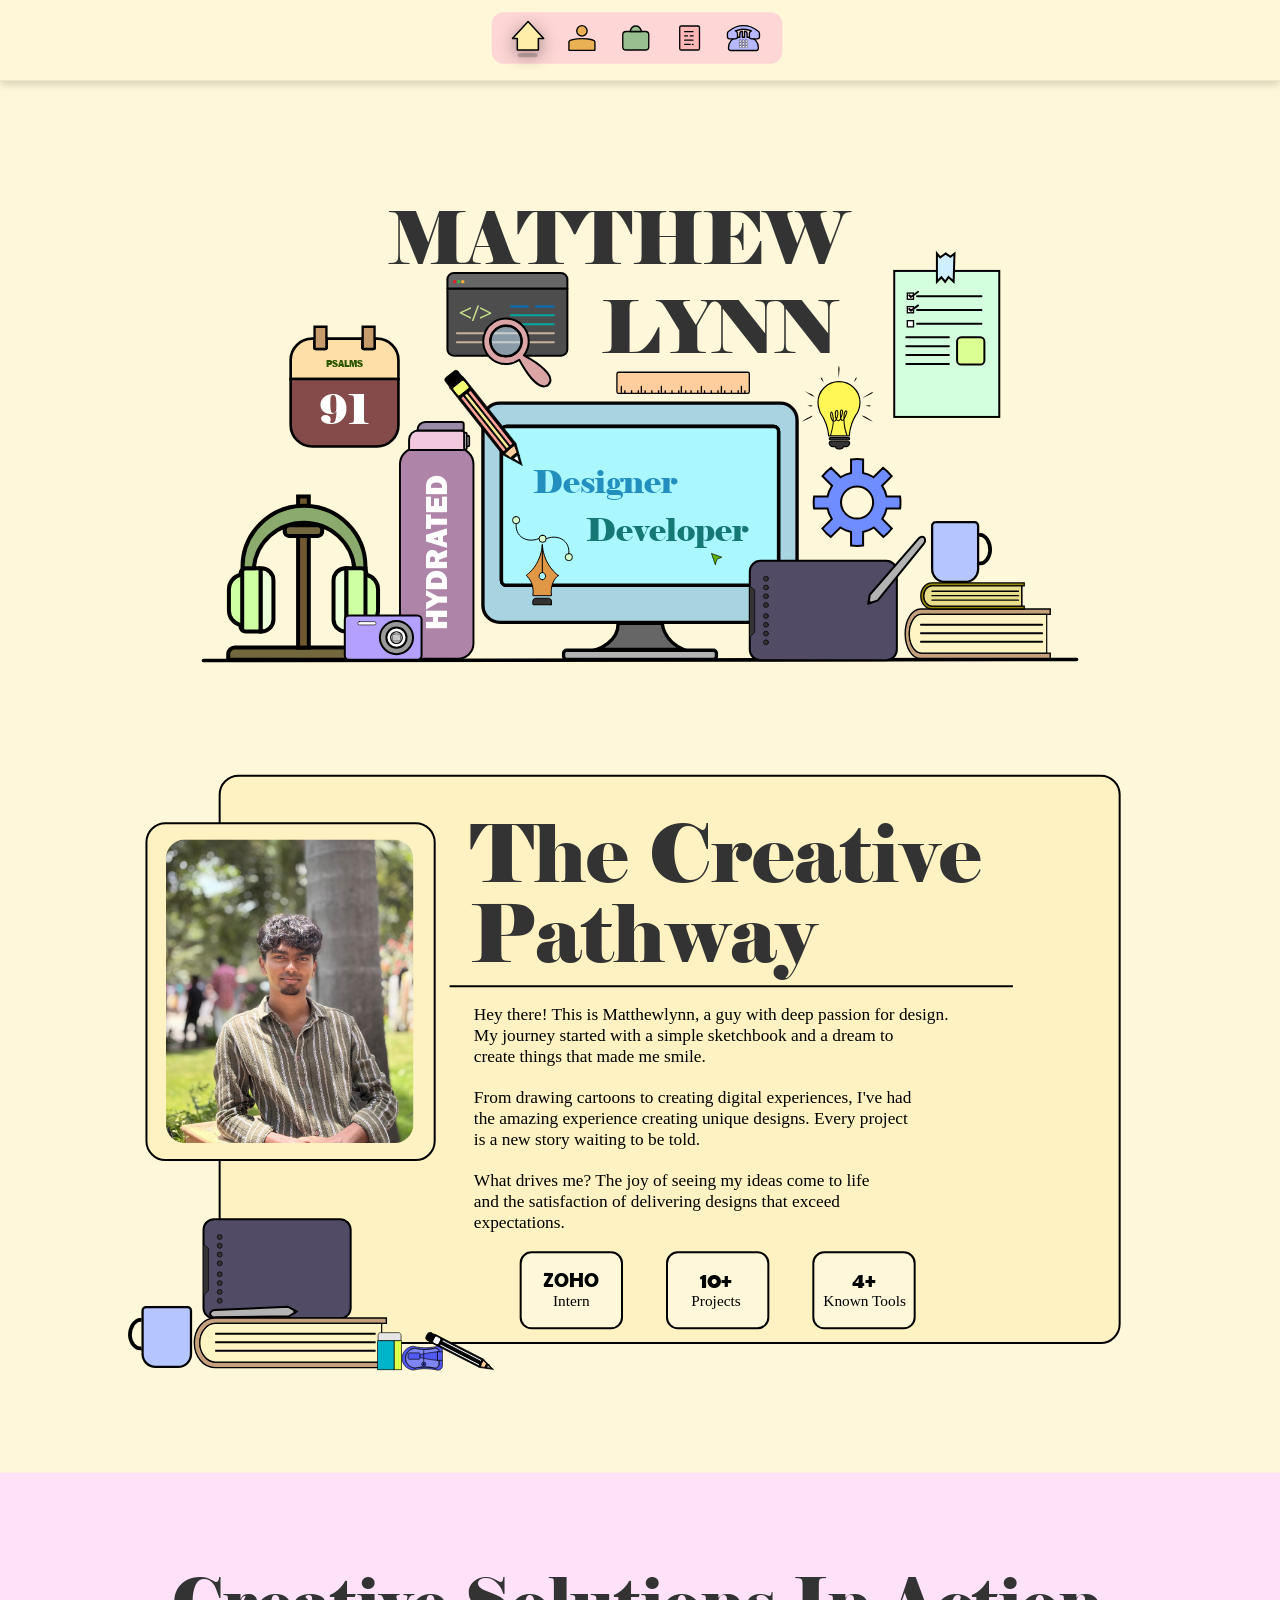
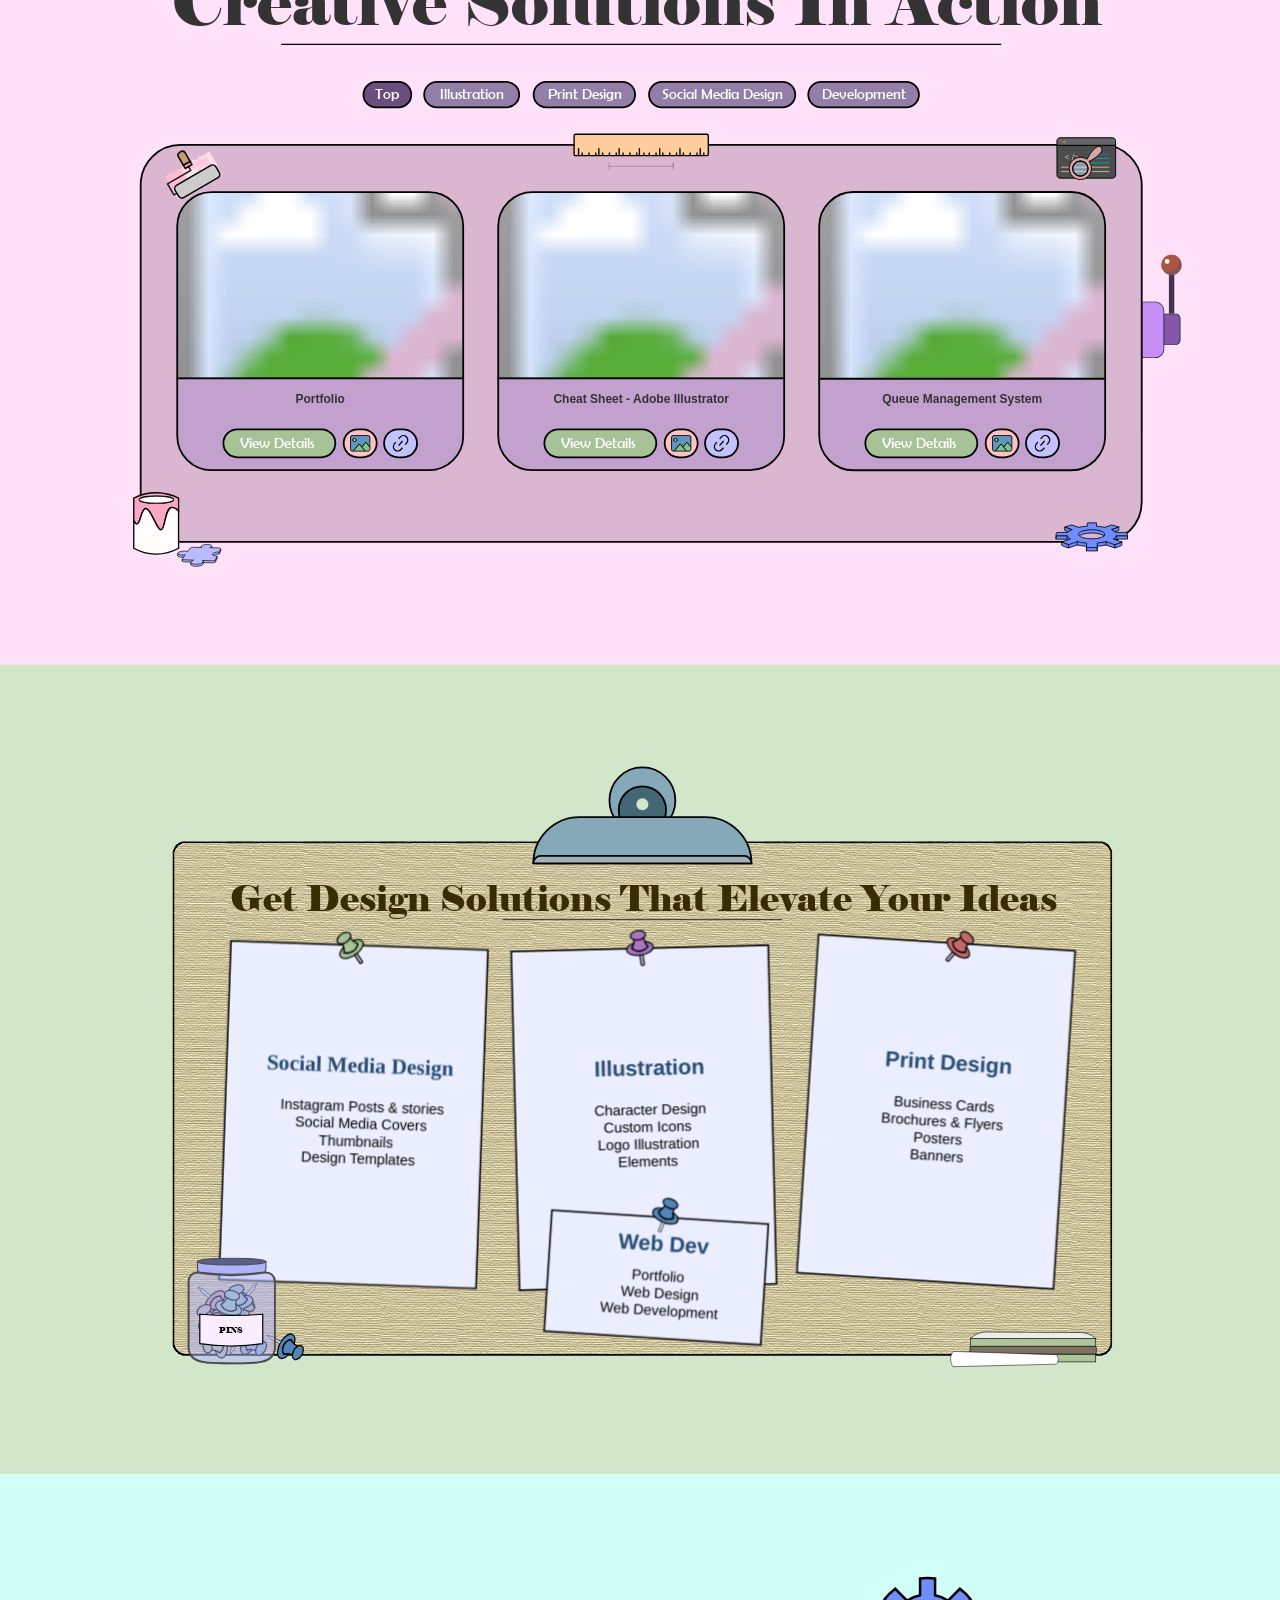
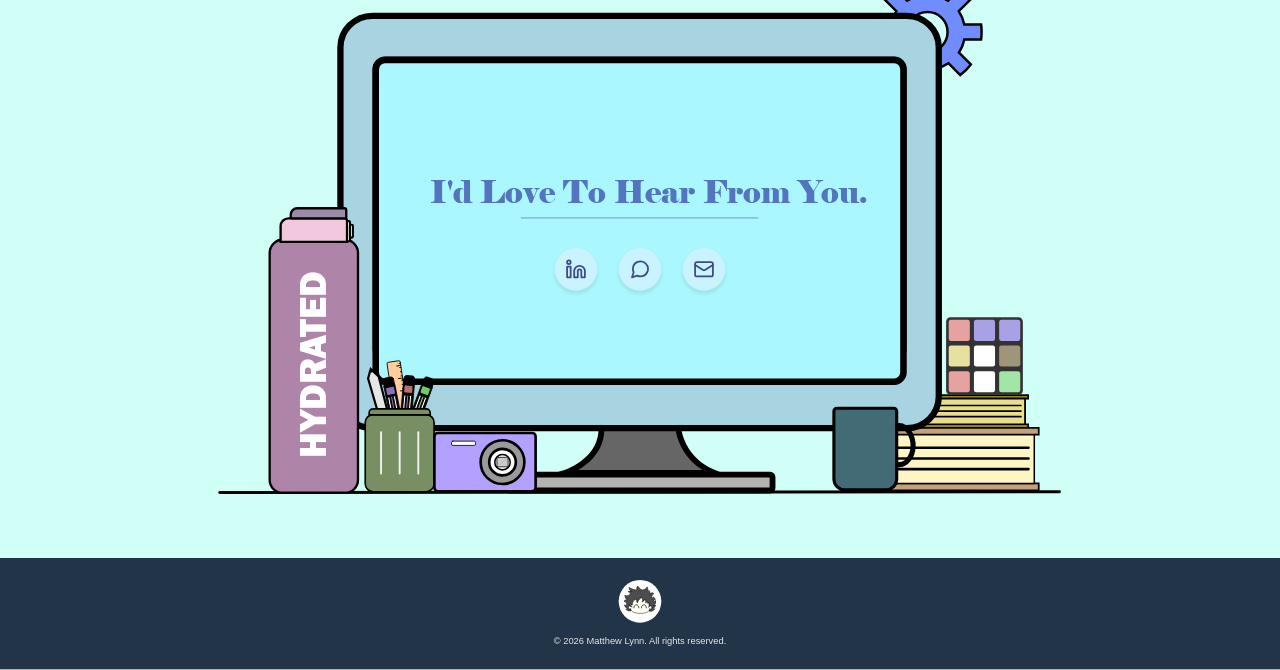
==== index.html @ 588d14bd "Add files via upload" ====
<!DOCTYPE html>
<html lang="en">

<head>
  <meta charset="UTF-8" />
  <meta name="viewport" content="width=device-width, initial-scale=1.0, minimum-scale=1.0" />
  <title>Matthew Lynn — Portfolio</title>
  <link rel="stylesheet" href="Portfolio.css" />
  <script src="https://unpkg.com/lucide@latest"></script>
</head>

<body>

  <!-- ═══════════════════════════ NAV ═══════════════════════════ -->
  <nav class="nav">
    <div class="nav-container">
      <div class="nav-content">
        <div class="navbar">
          <svg viewBox="740 80 450 90" xmlns="http://www.w3.org/2000/svg">
            <!-- Background -->
            <rect id="Background" x="742.5" y="83.52" width="436" height="77" rx="18.04" ry="18.04" fill="#ffd6d6"
              stroke-width="0" />
            <!-- House -->
            <g class="nav-item" id="house" data-section="hero" data-indicator-x="781.5">
              <polygon
                points="817.46 125.6 810.53 125.6 810.53 140.52 783.08 140.52 783.08 125.6 776.8 125.6 797.13 103.52 817.46 125.6"
                fill="#ffedaa" stroke="#000" stroke-linecap="round" stroke-linejoin="round" stroke-width="2" />
            </g>

            <!-- Person -->
            <g class="nav-item" id="person" data-section="about" data-indicator-x="862">
              <!-- Invisible hitbox -->
              <rect x="850" y="95" width="60" height="60" fill="transparent" />
              <circle cx="877.89" cy="111.32" r="7.8" fill="#e9b054" stroke="#000" stroke-linecap="round"
                stroke-linejoin="round" stroke-width="2" />
              <path
                d="M897.38,127.86h0v12.67h-39v-12.67h0s0-.07,0-.12c0-2.61,8.73-4.72,19.5-4.72s19.5,2.11,19.5,4.72c0,.04,0,.07,0,.12Z"
                fill="#e9b054" stroke="#000" stroke-linecap="round" stroke-linejoin="round" stroke-width="2" />
            </g>
            <!-- Suitcase -->
            <g class="nav-item" id="Suitcase" data-section="portfolio" data-indicator-x="943.5">
              <rect x="939.15" y="112.27" width="39" height="27.71" rx="5.02" ry="5.02" fill="#99bf91" stroke="#000"
                stroke-linecap="round" stroke-linejoin="round" stroke-width="2" />
              <path d="M967.26,112.27h-17.22c1.32-4.8,4.68-8.21,8.61-8.21s7.29,3.41,8.61,8.21Z" fill="#99bf91"
                stroke="#000" stroke-linecap="round" stroke-linejoin="round" stroke-width="2" />
            </g>
            <!-- Paper -->
            <g class="nav-item" id="paper" data-section="services" data-indicator-x="1024">
              <rect x="1024.58" y="104.02" width="29.65" height="36" rx="2.38" ry="2.38" fill="#ffb8b8" stroke="#000"
                stroke-linecap="round" stroke-linejoin="round" stroke-width="2" />

              <line x1="1032" y1="112.49" x2="1044.43" y2="112.49" fill="#ffb8b8" stroke="#000" stroke-linecap="round"
                stroke-linejoin="round" stroke-width="2" />
              <line x1="1032" y1="125.2" x2="1044.43" y2="125.2" fill="#ffb8b8" stroke="#000" stroke-linecap="round"
                stroke-linejoin="round" stroke-width="2" />
              <line x1="1032" y1="118.85" x2="1036.23" y2="118.85" fill="#ffb8b8" stroke="#000" stroke-linecap="round"
                stroke-linejoin="round" stroke-width="2" />
              <line x1="1043.64" y1="131.55" x2="1044.7" y2="131.55" fill="#ffb8b8" stroke="#000" stroke-linecap="round"
                stroke-linejoin="round" stroke-width="2" />
              <line x1="1032" y1="131.55" x2="1040.47" y2="131.55" fill="#ffb8b8" stroke="#000" stroke-linecap="round"
                stroke-linejoin="round" stroke-width="2" />
              <line x1="1040.47" y1="118.85" x2="1044.7" y2="118.85" fill="#ffb8b8" stroke="#000" stroke-linecap="round"
                stroke-linejoin="round" stroke-width="2" />
            </g>
            <!-- Telephone -->
            <g class="nav-item" id="telephone" data-section="contact" data-indicator-x="1103.5">
              <!-- Invisible hitbox -->
              <rect x="1090" y="95" width="80" height="70" fill="transparent" />
              <path
                d="M1142.64,137.13c0,.99-.35,1.88-.92,2.53-.57.65-1.34,1.04-2.2,1.04h-38.71c-1.73,0-3.12-1.6-3.12-3.57,0-4.5,1.59-8.56,4.16-11.51,2.58-2.94,6.13-4.76,10.06-4.76h2.8v-4.95c0-2.14,1.51-3.87,3.37-3.87h.48v8.82h3.21v-8.82h.48c1.86,0,3.38,1.73,3.38,3.87v4.95h2.8c7.85,0,14.22,7.29,14.22,16.28Z"
                fill="#b8b8ff" stroke="#000" stroke-linecap="round" stroke-linejoin="round" stroke-width="2" />

              <rect x="1114.05" y="124.83" width="3.13" height="3.13" rx=".7" ry=".7" fill="#fff" stroke="#000"
                stroke-linecap="round" stroke-linejoin="round" stroke-width=".5" />
              <rect x="1118.6" y="124.83" width="3.13" height="3.13" rx=".7" ry=".7" fill="#fff" stroke="#000"
                stroke-linecap="round" stroke-linejoin="round" stroke-width=".5" />
              <rect x="1123.15" y="124.83" width="3.13" height="3.13" rx=".7" ry=".7" fill="#fff" stroke="#000"
                stroke-linecap="round" stroke-linejoin="round" stroke-width=".5" />

              <rect x="1114.05" y="129.09" width="3.13" height="3.13" rx=".7" ry=".7" fill="#fff" stroke="#000"
                stroke-linecap="round" stroke-linejoin="round" stroke-width=".5" />
              <rect x="1118.6" y="129.09" width="3.13" height="3.13" rx=".7" ry=".7" fill="#fff" stroke="#000"
                stroke-linecap="round" stroke-linejoin="round" stroke-width=".5" />
              <rect x="1123.15" y="129.09" width="3.13" height="3.13" rx=".7" ry=".7" fill="#fff" stroke="#000"
                stroke-linecap="round" stroke-linejoin="round" stroke-width=".5" />

              <rect x="1114.05" y="133.36" width="3.13" height="3.13" rx=".7" ry=".7" fill="#fff" stroke="#000"
                stroke-linecap="round" stroke-linejoin="round" stroke-width=".5" />
              <rect x="1118.6" y="133.36" width="3.13" height="3.13" rx=".7" ry=".7" fill="#fff" stroke="#000"
                stroke-linecap="round" stroke-linejoin="round" stroke-width=".5" />
              <rect x="1123.15" y="133.36" width="3.13" height="3.13" rx=".7" ry=".7" fill="#fff" stroke="#000"
                stroke-linecap="round" stroke-linejoin="round" stroke-width=".5" />

              <path
                d="M1144.2,115.1v5.44c0,1.5-1.49,2.72-3.32,2.72h-8.46c-1.83,0-3.32-1.22-3.32-2.72v-5.44c0-1.13.54-2.15,1.43-2.9.09-.08.18-.14.27-.21.05-.05.12-.09.17-.13.39-.27.83-.49,1.31-.65-3.74-1.53-7.82-2.38-12.11-2.38s-8.38.84-12.12,2.38c1.87.62,3.19,2.13,3.19,3.88v5.44c0,1.5-1.49,2.72-3.32,2.72h-8.46c-1.83,0-3.32-1.22-3.32-2.72v-5.44c0-1.13.54-2.15,1.43-2.9.09-.08.18-.14.27-.21.05-.05.12-.09.17-.13.21-.14.42-.26.65-.37,5.71-5.07,13.25-8.14,21.52-8.14s15.83,3.08,21.55,8.16c1.49.73,2.49,2.07,2.49,3.59Z"
                fill="#b8b8ff" stroke="#000" stroke-linecap="round" stroke-linejoin="round" stroke-width="2" />
            </g>
            <rect id="indicator" x="780" y="145" width="33" height="6" rx="3" fill="#000" opacity="0.2" />
          </svg>
        </div>
      </div>
    </div>
  </nav>

  <div id="site-wrapper">

    <!-- ═══════════════════════════ HERO ═══════════════════════════ -->
    <section id="hero" class="hero-section">

      <svg class="hero-svg-full" xmlns="http://www.w3.org/2000/svg" viewBox="0 0 1921 1100"
        preserveAspectRatio="xMidYMid slice">


        <!-- Background -->
        <rect x=".5" width="1920" height="1080" fill="#fff7d9" stroke-width="0" />

        <!-- Ground line -->
        <line id="Line" x1="305.31" y1="1031.37" x2="1615.69" y2="1029.71" fill="#fff" stroke="#000"
          stroke-linecap="round" stroke-miterlimit="10" stroke-width="5.35" />

        <!-- Monitor -->
        <g id="Monitor">
          <rect x="845.81" y="1015.92" width="229.37" height="13.66" rx="4.49" ry="4.49" fill="#b3b3b3" stroke="#000"
            stroke-linecap="round" stroke-miterlimit="10" stroke-width="5" />
          <path d="M895.71,1014.49s32.26-9.83,31.9-38.85h66.33s1.55,26.68,31.36,38.85h-129.59Z" fill="#666"
            stroke="#000" stroke-linecap="round" stroke-miterlimit="10" stroke-width="5" />
          <path
            d="M1170.92,645.02h-420.84c-13.97,0-25.3,11.32-25.3,25.3v278.33c0,13.97,11.33,25.3,25.3,25.3h420.84c13.97,0,25.3-11.33,25.3-25.3v-278.33c0-13.98-11.33-25.3-25.3-25.3ZM1168.4,911.06c0,4.01-3.25,7.25-7.25,7.25h-401.3c-4,0-7.25-3.24-7.25-7.25v-223.65c0-4.01,3.25-7.25,7.25-7.25h401.3c4,0,7.25,3.24,7.25,7.25v223.65Z"
            fill="#a8d3e0" stroke="#000" stroke-linecap="round" stroke-miterlimit="10" stroke-width="5" />
          <path
            d="M1168.4,687.41v223.65c0,4.01-3.25,7.25-7.25,7.25h-401.3c-4,0-7.25-3.24-7.25-7.25v-223.65c0-4.01,3.25-7.25,7.25-7.25h401.3c4,0,7.25,3.24,7.25,7.25Z"
            fill="#fff" stroke="#000" stroke-linecap="round" stroke-miterlimit="10" stroke-width="5" />
          <path
            d="M1168.4,687.41v223.65c0,4.01-3.25,7.25-7.25,7.25h-401.3c-4,0-7.25-3.24-7.25-7.25v-223.65c0-4.01,3.25-7.25,7.25-7.25h401.3c4,0,7.25,3.24,7.25,7.25Z"
            fill="#aaf7ff" stroke="#000" stroke-linecap="round" stroke-miterlimit="10" stroke-width="5" />
        </g>
        <g id="Roles">
          <text transform="translate(800 779.99)" fill="#228fbf" font-family="Elephant-Regular, Elephant"
            font-size="48">
            <tspan x="0" y="0">Designer</tspan>
          </text>
          <text transform="translate(880 851.99)" fill="#157875" font-family="Elephant-Regular, Elephant"
            font-size="48">
            <tspan x="0" y="0">Developer</tspan>
          </text>
        </g>
        <!-- Bottle -->
        <g id="Bottle">
          <path
            d="M622.92,712.34h64.98c12.51,0,22.66,10.15,22.66,22.66v269.17c0,13.47-10.94,24.41-24.41,24.41h-61.47c-13.47,0-24.41-10.94-24.41-24.41v-269.17c0-12.51,10.15-22.66,22.66-22.66Z"
            transform="translate(1310.82 1740.93) rotate(180)" fill="#ae84a8" stroke="#000" stroke-linecap="round"
            stroke-miterlimit="10" stroke-width="2.92" />
          <path
            d="M613.93,685.99h82.97v15.24c0,7.75-6.29,14.04-14.04,14.04h-64.35c-2.52,0-4.57-2.05-4.57-4.57v-24.71h0Z"
            transform="translate(1310.82 1401.26) rotate(180)" fill="#f2c8de" stroke="#000" stroke-linecap="round"
            stroke-miterlimit="10" stroke-width="2.92" />
          <path
            d="M627.59,673.3h67.35c.54,0,.98.44.98.98h0c0,6.46-5.25,11.71-11.71,11.71h-54.05c-1.95,0-3.54-1.59-3.54-3.54v-8.17c0-.54.44-.98.98-.98Z"
            transform="translate(1322.54 1359.29) rotate(180)" fill="#9b8aa8" stroke="#000" stroke-linecap="round"
            stroke-miterlimit="10" stroke-width="2.92" />
          <rect x="696.89" y="689.4" width="3.66" height="25.13" rx="1.83" ry="1.83"
            transform="translate(1397.45 1403.94) rotate(180)" fill="#fff" stroke="#000" stroke-linecap="round"
            stroke-miterlimit="10" stroke-width="2.62" />
          <rect x="700.55" y="693.94" width="3.66" height="16.06" rx="1.83" ry="1.83"
            transform="translate(1404.77 1403.94) rotate(-180)" fill="#fff" stroke="#000" stroke-linecap="round"
            stroke-miterlimit="10" stroke-width="2.62" />
          <text transform="translate(670.31 985.86) rotate(-90)" fill="#fff"
            font-family="FranklinGothic-Heavy, 'Franklin Gothic Heavy'" font-size="46.85" font-weight="800">
            <tspan x="0" y="0">HYDR</tspan>
            <tspan x="123.76" y="0" letter-spacing="-.04em">A</tspan>
            <tspan x="151.85" y="0">TED</tspan>
          </text>
        </g>

        <!-- Cup -->
        <g id="Cup">
          <path
            d="M1404.24,823.64h58.34c2.96,0,5.36,2.4,5.36,5.36v65.1c0,10.68-8.67,19.34-19.34,19.34h-30.37c-10.68,0-19.34-8.67-19.34-19.34v-65.1c0-2.96,2.4-5.36,5.36-5.36Z"
            fill="#b4c5ff" stroke="#000" stroke-linecap="round" stroke-miterlimit="10" stroke-width="3.4" />
          <path d="M1469.4,842.77c9.99-1.42,17.09,12.33,16.57,23.46-.48,10.27-7.58,20.98-16.57,19.19" fill="none"
            stroke="#000" stroke-linecap="round" stroke-miterlimit="10" stroke-width="5.65" />
          <!-- Steam -->
          <path class="steam" d="M1433.17,816 C1443,808,1443,798,1433,790 C1423,782,1423,772,1433,764" />
        </g>

        <!-- Pen Tab -->
        <g id="Pen_Tab" data-name="Pen Tab">
          <rect x="1125.25" y="881.71" width="220.73" height="149.07" rx="15.94" ry="15.94" fill="#514b66" stroke="#000"
            stroke-linecap="round" stroke-miterlimit="10" stroke-width="3" />
          <polyline points="1125.25 919.6 1132.66 925.62 1132.66 989 1125.25 996.57" fill="#333" stroke="#000"
            stroke-linecap="round" stroke-miterlimit="10" />
          <g>
            <circle cx="1149.55" cy="908.48" r="3.71" fill="#333" stroke="#000" stroke-linecap="round"
              stroke-miterlimit="10" />
            <circle cx="1149.55" cy="921.66" r="3.71" fill="#333" stroke="#000" stroke-linecap="round"
              stroke-miterlimit="10" />
            <circle cx="1149.55" cy="934.83" r="3.71" fill="#333" stroke="#000" stroke-linecap="round"
              stroke-miterlimit="10" />
            <circle cx="1149.55" cy="948.01" r="3.71" fill="#333" stroke="#000" stroke-linecap="round"
              stroke-miterlimit="10" />
            <circle cx="1149.55" cy="964.48" r="3.71" fill="#333" stroke="#000" stroke-linecap="round"
              stroke-miterlimit="10" />
            <circle cx="1149.55" cy="977.66" r="3.71" fill="#333" stroke="#000" stroke-linecap="round"
              stroke-miterlimit="10" />
            <circle cx="1149.55" cy="990.84" r="3.71" fill="#333" stroke="#000" stroke-linecap="round"
              stroke-miterlimit="10" />
            <circle cx="1149.55" cy="1004.02" r="3.71" fill="#333" stroke="#000" stroke-linecap="round"
              stroke-miterlimit="10" />
          </g>
          <g id="Stylus">
            <path d="M1306.43,944.83l-3.22,1.11.58-3.6c.56.13,1.09.41,1.54.8.58.51.91,1.12,1.1,1.69Z" fill="#b3b3b3"
              stroke="#000" stroke-linecap="round" stroke-miterlimit="10" stroke-width="3" />
            <path
              d="M1386.52,855.77l-69.19,85.29-10.91,3.77c-.19-.57-.52-1.17-1.1-1.69-.45-.39-.98-.67-1.54-.8l1.58-9.71,72.55-83.56c2.09-3.36,6.07-4.23,8.27-2.86,2.44,1.52,3.33,6.18.34,9.55Z"
              fill="#b3b3b3" stroke="#000" stroke-linecap="round" stroke-miterlimit="10" stroke-width="3" />
          </g>
        </g>

        <!-- Pen Tool -->
        <g id="Pen_tool" data-name="Pen tool">
          <path
            d="M837.73,903.68c-4.02-3.1-10.13-8.67-15.25-17.55-6.7-11.64-8.18-22.88-8.57-28.65-.39,5.7-1.88,16.87-8.57,28.41-5.18,8.9-11.36,14.42-15.37,17.46,0,.02-.02.04-.03.06l.2.67c3.01,2.56,5.51,6.07,7.26,10.22s2.75,8.94,2.75,14.03c0,1.95-.15,3.86-.43,5.7h27.94c-.28-1.84-.43-3.75-.43-5.7,0-10.46,4.21-19.62,10.5-24.65ZM813.91,910.09c-2.69,0-4.88-2.4-4.88-5.36s2.19-5.36,4.88-5.36,4.89,2.4,4.89,5.36-2.19,5.36-4.89,5.36Z"
            fill="#e09846" stroke="#000" stroke-linecap="round" stroke-miterlimit="10" stroke-width="1.5" />
          <line x1="813.91" y1="899.37" x2="813.91" y2="857.48" fill="none" stroke="#000" stroke-linecap="round"
            stroke-miterlimit="10" stroke-width="1.5" />
          <path
            d="M800.19,937.85h27.01c.27,0,.49.22.49.49v4.81c0,2.45-1.99,4.44-4.44,4.44h-19.1c-2.45,0-4.44-1.99-4.44-4.44v-4.81c0-.27.22-.49.49-.49Z"
            transform="translate(1627.38 1885.45) rotate(-180)" fill="#333" stroke="#000" stroke-linecap="round"
            stroke-miterlimit="10" stroke-width="1.5" />
          <rect x="809.09" y="843.32" width="10.49" height="10.49" rx="4.79" ry="4.79" fill="#d6ffcf" stroke="#000"
            stroke-linecap="round" stroke-miterlimit="10" stroke-width="1.5" />
          <rect x="848.43" y="870.86" width="10.49" height="10.49" rx="4.79" ry="4.79" fill="#d6ffcf" stroke="#000"
            stroke-linecap="round" stroke-miterlimit="10" stroke-width="1.5" />
          <rect x="769.31" y="815.34" width="10.49" height="10.49" rx="4.79" ry="4.79" fill="#d6ffcf" stroke="#000"
            stroke-linecap="round" stroke-miterlimit="10" stroke-width="1.5" />
          <path d="M819.58,848.56c10.91-4.74,22.86-2.39,29.29,5.25,5.61,6.66,5.02,14.96,4.81,17.05" fill="none"
            stroke="#000" stroke-linecap="round" stroke-miterlimit="10" stroke-width="1.5" />
          <path d="M808.78,848.3c-10.91,4.74-22.86,2.39-29.29-5.25-5.61-6.66-5.02-14.96-4.81-17.05" fill="none"
            stroke="#000" stroke-linecap="round" stroke-miterlimit="10" stroke-width="1.5" />
        </g>

        <!-- Calendar -->
        <g id="Cal">
          <path
            d="M597.98,580.54v28.2h-161.77v-28.2c0-17.81,14.44-32.25,32.26-32.25h3.6v13.27c0,1.15.94,2.09,2.1,2.09h13.63c1.16,0,2.09-.94,2.09-2.09v-13.27h54.41v13.27c0,1.15.94,2.09,2.09,2.09h13.64c1.16,0,2.09-.94,2.09-2.09v-13.27h3.61c17.81,0,32.25,14.44,32.25,32.25Z"
            fill="#ffdfa8" stroke="#000" stroke-linecap="round" stroke-miterlimit="10" stroke-width="3.96" />
          <path d="M472.07,561.56v-13.27h17.82v13.27c0,1.15-.93,2.09-2.09,2.09h-13.63c-1.16,0-2.1-.94-2.1-2.09Z"
            fill="#fff" stroke="#000" stroke-linecap="round" stroke-miterlimit="10" stroke-width="3.96" />
          <path d="M544.3,561.56v-13.27h17.82v13.27c0,1.15-.93,2.09-2.09,2.09h-13.64c-1.15,0-2.09-.94-2.09-2.09Z"
            fill="#fff" stroke="#000" stroke-linecap="round" stroke-miterlimit="10" stroke-width="3.96" />
          <path
            d="M597.98,608.74v69.06c0,17.82-14.44,32.26-32.25,32.26h-97.26c-17.82,0-32.26-14.44-32.26-32.26v-69.06h161.77Z"
            fill="#854b4b" stroke="#000" stroke-linecap="round" stroke-miterlimit="10" stroke-width="3.96" />
          <g>
            <path d="M489.89,530.46v31.1c0,1.15-.93,2.09-2.09,2.09h-13.63c-1.16,0-2.1-.94-2.1-2.09v-31.1h17.82Z"
              fill="#c69c6d" stroke="#000" stroke-linecap="round" stroke-miterlimit="10" stroke-width="3.5" />
            <path d="M562.12,530.46v31.1c0,1.15-.93,2.09-2.09,2.09h-13.64c-1.15,0-2.09-.94-2.09-2.09v-31.1h17.82Z"
              fill="#c69c6d" stroke="#000" stroke-linecap="round" stroke-miterlimit="10" stroke-width="3.5" />
          </g>
          <text transform="translate(488.65 590.75)" fill="#2e5700"
            font-family="FranklinGothic-Heavy, 'Franklin Gothic Heavy'" font-size="14.4" font-weight="800">
            <tspan x="0" y="0">PSALMS</tspan>
          </text>
          <text transform="translate(478.94 676.28)" fill="#fff" font-family="Elephant-Regular, Elephant"
            font-size="61.69">
            <tspan x="0" y="0">91</tspan>
          </text>
        </g>

        <!-- Bulb -->
        <g id="Bulb">
          <path
            d="M1290.65,644.22c0,4.26-.84,8.33-2.38,12.04v.02s-.01.02-.01.02c-.59,1.41-1.27,2.77-2.05,4.07,0,0,0,0,0,0-.71.98-1.4,1.98-2.06,3.04h0c-1.94,3.25-4.01,7.29-5.74,12.11-2.59,7.19-3.58,13.67-3.94,18.61h-30.74c-.4-4.8-1.43-11.32-4.14-18.61-2.57-6.9-5.81-12.27-8.5-16.08h0s-1.14-3.15-1.14-3.15h0s0-.03,0-.03c-1.54-3.71-2.38-7.78-2.38-12.04,0-17.43,14.13-31.56,31.56-31.56s31.56,14.13,31.56,31.56Z"
            fill="#fff755" stroke="#000" stroke-linecap="round" stroke-miterlimit="10" stroke-width="1.73" />
          <rect x="1244.44" y="696.54" width="30.74" height="3.55" rx="1.78" ry="1.78" fill="#333" stroke="#000"
            stroke-linecap="round" stroke-miterlimit="10" stroke-width="1.71" />
          <path
            d="M1275.18,704.95c0,1.5-.61,2.86-1.6,3.85-.99.99-2.35,1.6-3.86,1.6h-3.75c-.5,1.84-2.2,3.2-4.2,3.2h-4.07c-2,0-3.7-1.36-4.2-3.2h-3.6c-3.01,0-5.46-2.45-5.46-5.45,0-.75.31-1.44.8-1.93s1.17-.8,1.93-.8h25.3c1.5,0,2.72,1.22,2.72,2.72Z"
            fill="#333" stroke="#000" stroke-linecap="round" stroke-miterlimit="10" stroke-width="1.71" />
          <g>
            <line x1="1207.24" y1="626.89" x2="1222.5" y2="635.4" fill="#333" stroke-width="0" />
            <path
              d="M1207.28,626.81c2.67,1.19,5.3,2.46,7.92,3.74,2.72,1.18,5.27,2.56,7.34,4.78.06.06,0,.17-.08.15-2.97-.6-5.49-2.05-7.92-3.74-2.47-1.56-4.92-3.13-7.34-4.78-.08-.05-.01-.19.08-.15h0Z"
              fill="#000" stroke-width="0" />
          </g>
          <g>
            <line x1="1295.37" y1="636.82" x2="1310.64" y2="628.31" fill="#333" stroke-width="0" />
            <path
              d="M1295.33,636.75c2.42-1.65,4.87-3.22,7.34-4.78,2.43-1.6,5.11-3.39,8.03-3.66-1.96,2.29-4.66,3.65-7.36,4.86-2.62,1.28-5.25,2.55-7.92,3.74-.09.04-.17-.09-.08-.15h0Z"
              fill="#000" stroke-width="0" />
          </g>
          <g>
            <line x1="1258.82" y1="606.48" x2="1259.06" y2="589" fill="#333" stroke-width="0" />
            <path
              d="M1258.73,606.47c-.22-2.92-.36-5.83-.48-8.75-.25-2.95-.25-5.86.72-8.73.02-.08.15-.08.17,0,.89,2.9.81,5.8.48,8.75-.2,2.91-.42,5.82-.72,8.73,0,.1-.17.1-.17,0h0Z"
              fill="#000" stroke-width="0" />
          </g>
          <g>
            <line x1="1309.21" y1="672.36" x2="1293.95" y2="663.85" fill="#333" stroke-width="0" />
            <path
              d="M1309.17,672.44c-2.67-1.19-5.3-2.46-7.92-3.74-2.72-1.18-5.27-2.56-7.34-4.78-.06-.06,0-.17.08-.15,2.97.6,5.49,2.05,7.92,3.74,2.47,1.56,4.92,3.13,7.34,4.78.08.05.01.19-.08.15h0Z"
              fill="#000" stroke-width="0" />
          </g>
          <g>
            <line x1="1204.39" y1="672.36" x2="1219.65" y2="663.85" fill="#333" stroke-width="0" />
            <path
              d="M1204.35,672.29c2.42-1.65,4.88-3.22,7.34-4.78,2.43-1.6,5.11-3.39,8.03-3.66-1.96,2.29-4.66,3.65-7.36,4.86-2.62,1.28-5.25,2.55-7.92,3.74-.09.04-.17-.09-.08-.15h0Z"
              fill="#000" stroke-width="0" />
          </g>
          <g>
            <line x1="1281.73" y1="613.23" x2="1285.58" y2="606.69" fill="#333" stroke-width="0" />
            <path
              d="M1281.66,613.19c.7-1.79,1.26-3.68,2.22-5.3.42-.49.9-.94,1.62-1.25.06-.03.14.02.15.09.16,1.5-.46,2.57-1.41,3.58-.75,1.02-1.58,2-2.44,2.97-.06.07-.18,0-.15-.09h0Z"
              fill="#000" stroke-width="0" />
          </g>
          <g>
            <line x1="1299.05" y1="648.98" x2="1306.64" y2="649.13" fill="#333" stroke-width="0" />
            <path
              d="M1299.05,648.89c1.9-.26,3.82-.7,5.71-.65.63.13,1.26.32,1.88.81.06.04.05.13,0,.17-1.23.87-2.47.85-3.81.52-1.26-.16-2.52-.4-3.78-.68-.09-.02-.09-.16,0-.17h0Z"
              fill="#000" stroke-width="0" />
          </g>
          <g>
            <line x1="1211.63" y1="648.98" x2="1219.21" y2="649.13" fill="#333" stroke-width="0" />
            <path
              d="M1211.63,648.89c1.9-.26,3.82-.7,5.71-.65.63.13,1.26.32,1.88.81.06.04.05.13,0,.17-1.23.87-2.47.85-3.81.52-1.26-.16-2.52-.4-3.78-.68-.09-.02-.09-.16,0-.17h0Z"
              fill="#000" stroke-width="0" />
          </g>
          <g>
            <line x1="1235.82" y1="613.23" x2="1231.98" y2="606.69" fill="#333" stroke-width="0" />
            <path
              d="M1235.75,613.28c-1.22-1.48-2.6-2.89-3.54-4.52-.22-.6-.38-1.24-.3-2.03,0-.07.08-.11.15-.09,1.39.59,2.02,1.66,2.44,2.97.53,1.16.98,2.36,1.41,3.58.03.09-.09.16-.15.09h0Z"
              fill="#000" stroke-width="0" />
          </g>
          <path
            d="M1247.15,693.83c2.13-7.6,4.26-15.34,4.19-23.3-.03-3.72-.49-7.59-1.78-11.1-.33-.9-1-2.02-2.14-1.64s-1.35,1.99-1.44,3.04c-.26,3.33.41,7.06,2.25,9.89,1.61,2.47,4.33,3.45,6.35.86s3.12-6.39,3.49-9.72c.2-1.77.68-7.03-2.45-6.67-3.35.39-2.67,6.58-2.48,8.77.23,2.71.69,6.98,3.73,8.06s4.9-2.39,5.84-4.62c.74-1.76,1.34-3.57,1.78-5.42.39-1.63.95-3.56.65-5.24-.19-1.1-1.01-2.34-2.28-2.17-1.48.19-2.01,1.81-2.18,3.07-.27,1.96-.29,3.97-.2,5.94.08,1.69.18,3.47.66,5.1.73,2.48,3.02,4.06,5.13,1.86,1.16-1.21,1.91-2.88,2.63-4.38.8-1.66,1.5-3.36,2.09-5.11.42-1.24,1.08-2.84.46-4.12-.51-1.05-1.68-1.28-2.65-.7-2.57,1.55-2.74,5.84-2.89,8.47-.42,7.77.46,15.65,2.59,23.14.54,1.9,1.17,3.76,1.88,5.61.34.89,1.79.51,1.45-.4-1.94-5.08-3.28-10.4-3.96-15.8-.34-2.69-.52-5.41-.55-8.12s-.04-5.37.49-7.95c.22-1.06.52-2.41,1.27-3.24.51-.56,1.06-.66,1.11.24.04.66-.3,1.43-.51,2.05-.83,2.53-1.89,4.98-3.18,7.31-.45.81-1.3,2.64-2.44,2.61s-1.51-1.88-1.67-2.72c-.54-2.74-.54-5.68-.33-8.46.04-.57,0-1.41.27-1.94,1.01-2.04,1.42.34,1.37.99-.09,1.41-.46,2.86-.82,4.23-.61,2.35-1.38,4.95-2.8,6.94-.75,1.05-1.89,2.01-3.16,1.17-1.11-.74-1.56-2.18-1.84-3.42-.6-2.66-.91-5.94-.33-8.64.11-.49.51-1.92,1.27-1.58.46.21.59,1.17.64,1.6.16,1.33.02,2.77-.17,4.09-.37,2.57-1.18,5.11-2.51,7.35-.6,1.02-1.55,2.41-2.91,1.76-1.13-.54-1.83-1.9-2.32-2.98-1.08-2.39-1.5-5.11-1.29-7.72.03-.31.05-.62.12-.91.13-.52.1-.65.42-.31.35.37.48,1.4.62,1.88.42,1.49.73,3.02.92,4.56.36,2.89.36,5.83.12,8.73-.52,6.35-2.26,12.52-3.98,18.63-.26.93,1.19,1.33,1.45.4h0Z"
            fill="#000" stroke-width="0" />
        </g>

        <!-- Scale -->
        <g id="Scale">
          <rect x="1009.37" y="515.16" width="31.72" height="198.7" rx="2.57" ry="2.57"
            transform="translate(1639.75 -410.72) rotate(90)" fill="#ffce9c" stroke="#000" stroke-miterlimit="10"
            stroke-width="2" />
          <path
            d="M932.5,630.37c-.85-.9-1.14-1.79-1-2.97,0,0,0-2.97,0-2.97,0-.98,0-3.51,0-4.46.3-.5.6-.99,1-1.49.4.5.7.99,1,1.49,0,.94,0,3.49,0,4.46,0,0,0,2.97,0,2.97.14,1.18-.15,2.08-1,2.97h0Z"
            fill="#000" stroke-width="0" />
          <path
            d="M962.53,630.37c-.85-.9-1.14-1.79-1-2.97,0,0,0-2.97,0-2.97,0-.98,0-3.51,0-4.46.3-.5.6-.99,1-1.49.4.5.7.99,1,1.49,0,.94,0,3.49,0,4.46,0,0,0,2.97,0,2.97.14,1.18-.15,2.08-1,2.97h0Z"
            fill="#000" stroke-width="0" />
          <path
            d="M992.55,630.37c-.85-.9-1.14-1.79-1-2.97,0,0,0-2.97,0-2.97,0-.98,0-3.51,0-4.46.3-.5.6-.99,1-1.49.4.5.7.99,1,1.49,0,.94,0,3.49,0,4.46,0,0,0,2.97,0,2.97.14,1.18-.15,2.08-1,2.97h0Z"
            fill="#000" stroke-width="0" />
          <path
            d="M1022.58,630.37c-.85-.9-1.14-1.79-1-2.97,0,0,0-2.97,0-2.97,0-.98,0-3.51,0-4.46.3-.5.6-.99,1-1.49.4.5.7.99,1,1.49,0,.94,0,3.49,0,4.46,0,0,0,2.97,0,2.97.14,1.18-.15,2.08-1,2.97h0Z"
            fill="#000" stroke-width="0" />
          <path
            d="M1052.61,630.37c-.85-.9-1.14-1.79-1-2.97,0,0,0-2.97,0-2.97,0-.98,0-3.51,0-4.46.3-.5.6-.99,1-1.49.4.5.7.99,1,1.49,0,.94,0,3.49,0,4.46,0,0,0,2.97,0,2.97.14,1.18-.15,2.08-1,2.97h0Z"
            fill="#000" stroke-width="0" />
          <path
            d="M1082.63,630.37c-.85-.9-1.14-1.79-1-2.97,0,0,0-2.97,0-2.97,0-.98,0-3.51,0-4.46.3-.5.6-.99,1-1.49.4.5.7.99,1,1.49,0,.94,0,3.49,0,4.46,0,0,0,2.97,0,2.97.14,1.18-.15,2.08-1,2.97h0Z"
            fill="#000" stroke-width="0" />
          <path
            d="M1112.66,630.37c-.85-.9-1.14-1.79-1-2.97,0,0,0-2.97,0-2.97,0-.98,0-3.51,0-4.46.3-.5.6-.99,1-1.49.4.5.7.99,1,1.49,0,.94,0,3.49,0,4.46,0,0,0,2.97,0,2.97.14,1.18-.15,2.08-1,2.97h0Z"
            fill="#000" stroke-width="0" />
          <path
            d="M937.8,625.31c.42.22.71.44,1.01.66-.02.44,0,1.52-.01,1.97,0,.43,0,1.55,0,1.97-.3.22-.6.44-1,.66-.4-.22-.7-.44-1-.66,0-.41,0-1.54,0-1.97,0-.46.01-1.53,0-1.97.3-.22.59-.44,1.01-.66h0Z"
            fill="#000" stroke-width="0" />
          <path
            d="M947.9,625.31c.42.22.71.44,1.01.66-.02.44,0,1.52-.01,1.97,0,.43,0,1.55,0,1.97-.3.22-.6.44-1,.66-.4-.22-.7-.44-1-.66,0-.41,0-1.54,0-1.97,0-.46.01-1.53,0-1.97.3-.22.59-.44,1.01-.66h0Z"
            fill="#000" stroke-width="0" />
          <path
            d="M958,625.31c.42.22.71.44,1.01.66-.02.44,0,1.52,0,1.97,0,.43,0,1.55,0,1.97-.3.22-.6.44-1,.66-.4-.22-.7-.44-1-.66,0-.41,0-1.54,0-1.97,0-.46.01-1.53,0-1.97.3-.22.59-.44,1.01-.66h0Z"
            fill="#000" stroke-width="0" />
          <path
            d="M968.1,625.31c.42.22.71.44,1.01.66-.02.44,0,1.52,0,1.97,0,.43,0,1.55,0,1.97-.3.22-.6.44-1,.66-.4-.22-.7-.44-1-.66,0-.41,0-1.54,0-1.97,0-.46.01-1.53,0-1.97.3-.22.59-.44,1.01-.66h0Z"
            fill="#000" stroke-width="0" />
          <path
            d="M978.21,625.31c.42.22.71.44,1.01.66-.02.44,0,1.52,0,1.97,0,.43,0,1.55,0,1.97-.3.22-.6.44-1,.66-.4-.22-.7-.44-1-.66,0-.41,0-1.54,0-1.97,0-.46.01-1.53,0-1.97.3-.22.59-.44,1.01-.66h0Z"
            fill="#000" stroke-width="0" />
          <path
            d="M988.31,625.31c.42.22.71.44,1.01.66-.02.44,0,1.52,0,1.97,0,.43,0,1.55,0,1.97-.3.22-.6.44-1,.66-.4-.22-.7-.44-1-.66,0-.41,0-1.54,0-1.97,0-.46.01-1.53,0-1.97.3-.22.59-.44,1.01-.66h0Z"
            fill="#000" stroke-width="0" />
          <path
            d="M998.41,625.31c.42.22.71.44,1.01.66-.02.44,0,1.52,0,1.97,0,.43,0,1.55,0,1.97-.3.22-.6.44-1,.66-.4-.22-.7-.44-1-.66,0-.41,0-1.54,0-1.97,0-.46.01-1.53,0-1.97.3-.22.59-.44,1.01-.66h0Z"
            fill="#000" stroke-width="0" />
          <path
            d="M1008.51,625.31c.42.22.71.44,1.01.66-.02.44,0,1.52,0,1.97,0,.43,0,1.55,0,1.97-.3.22-.6.44-1,.66-.4-.22-.7-.44-1-.66,0-.41,0-1.54,0-1.97,0-.46.01-1.53,0-1.97.3-.22.59-.44,1.01-.66h0Z"
            fill="#000" stroke-width="0" />
          <path
            d="M1018.61,625.31c.42.22.71.44,1.01.66-.02.44,0,1.52,0,1.97,0,.43,0,1.55,0,1.97-.3.22-.6.44-1,.66-.4-.22-.7-.44-1-.66,0-.41,0-1.54,0-1.97,0-.46.01-1.53,0-1.97.3-.22.59-.44,1.01-.66h0Z"
            fill="#000" stroke-width="0" />
          <path
            d="M1037.15,625.31c.42.22.71.44,1.01.66-.02.44,0,1.52-.01,1.97,0,.43,0,1.55,0,1.97-.3.22-.6.44-1,.66-.4-.22-.7-.44-1-.66,0-.41,0-1.54,0-1.97,0-.46.01-1.53,0-1.97.3-.22.59-.44,1.01-.66h0Z"
            fill="#000" stroke-width="0" />
          <path
            d="M1047.25,625.31c.42.22.71.44,1.01.66-.02.44,0,1.52-.01,1.97,0,.43,0,1.55,0,1.97-.3.22-.6.44-1,.66-.4-.22-.7-.44-1-.66,0-.41,0-1.54,0-1.97,0-.46.01-1.53,0-1.97.3-.22.59-.44,1.01-.66h0Z"
            fill="#000" stroke-width="0" />
          <path
            d="M1057.36,625.31c.42.22.71.44,1.01.66-.02.44,0,1.52-.01,1.97,0,.43,0,1.55,0,1.97-.3.22-.6.44-1,.66-.4-.22-.7-.44-1-.66,0-.41,0-1.54,0-1.97,0-.46.01-1.53,0-1.97.3-.22.59-.44,1.01-.66h0Z"
            fill="#000" stroke-width="0" />
          <path
            d="M1067.46,625.31c.42.22.71.44,1.01.66-.02.44,0,1.52-.01,1.97,0,.43,0,1.55,0,1.97-.3.22-.6.44-1,.66-.4-.22-.7-.44-1-.66,0-.41,0-1.54,0-1.97,0-.46.01-1.53,0-1.97.3-.22.59-.44,1.01-.66h0Z"
            fill="#000" stroke-width="0" />
          <path
            d="M1077.56,625.31c.42.22.71.44,1.01.66-.02.44,0,1.52-.01,1.97,0,.43,0,1.55,0,1.97-.3.22-.6.44-1,.66-.4-.22-.7-.44-1-.66,0-.41,0-1.54,0-1.97,0-.46.01-1.53,0-1.97.3-.22.59-.44,1.01-.66h0Z"
            fill="#000" stroke-width="0" />
          <path
            d="M1087.66,625.31c.42.22.71.44,1.01.66-.02.44,0,1.52-.01,1.97,0,.43,0,1.55,0,1.97-.3.22-.6.44-1,.66-.4-.22-.7-.44-1-.66,0-.41,0-1.54,0-1.97,0-.46.01-1.53,0-1.97.3-.22.59-.44,1.01-.66h0Z"
            fill="#000" stroke-width="0" />
          <path
            d="M1097.76,625.31c.42.22.71.44,1.01.66-.02.44,0,1.52-.01,1.97,0,.43,0,1.55,0,1.97-.3.22-.6.44-1,.66-.4-.22-.7-.44-1-.66,0-.41,0-1.54,0-1.97,0-.46.01-1.53,0-1.97.3-.22.59-.44,1.01-.66h0Z"
            fill="#000" stroke-width="0" />
          <path
            d="M1107.86,625.31c.42.22.71.44,1.01.66-.02.44,0,1.52-.01,1.97,0,.43,0,1.55,0,1.97-.3.22-.6.44-1,.66-.4-.22-.7-.44-1-.66,0-.41,0-1.54,0-1.97,0-.46.01-1.53,0-1.97.3-.22.59-.44,1.01-.66h0Z"
            fill="#000" stroke-width="0" />
          <path
            d="M1117.96,625.31c.42.22.71.44,1.01.66-.02.44,0,1.52-.01,1.97,0,.43,0,1.55,0,1.97-.3.22-.6.44-1,.66-.4-.22-.7-.44-1-.66,0-.41,0-1.54,0-1.97,0-.46.01-1.53,0-1.97.3-.22.59-.44,1.01-.66h0Z"
            fill="#000" stroke-width="0" />
          <path
            d="M1029.21,625.31c.42.22.71.44,1.01.66-.02.44,0,1.52-.01,1.97,0,.43,0,1.55,0,1.97-.3.22-.6.44-1,.66-.4-.22-.7-.44-1-.66,0-.41,0-1.54,0-1.97,0-.46.01-1.53,0-1.97.3-.22.59-.44,1.01-.66h0Z"
            fill="#000" stroke-width="0" />
        </g>

        <!-- Pencil -->
        <g id="Pencil">
          <path
            d="M756.52,717.7c.78-.83,1.57-1.64,2.39-2.43.64-.65,1.32-1.28,1.99-1.89,1.07-1,2.19-1.96,3.32-2.88.59-.51,1.19-.99,1.8-1.45,1.17-.91,2.36-1.8,3.58-2.65,1.22-.84,2.44-1.65,3.71-2.41l-77.25-97.52-20.66,16.36,77.95,98.41c1.02-1.22,2.08-2.4,3.17-3.54ZM779.53,723.98l-4.83-17.43c-.95.59-1.89,1.2-2.81,1.83-5.26,3.59-10.08,7.81-14.41,12.55-.65.69-1.28,1.4-1.89,2.14l15.54,8.51c2.63-2.73,5.43-5.26,8.41-7.59Z"
            fill="#000" stroke="#000" stroke-linecap="round" stroke-linejoin="round" />
          <path d="M783.5,738.35l-12.38-6.78c2.63-2.73,5.43-5.26,8.41-7.59l3.98,14.37Z" fill="#000" stroke="#000"
            stroke-linecap="round" stroke-linejoin="round" />
          <path d="M677.28,594.42h8.43v24.4h-8.43c-2.35,0-4.26-1.91-4.26-4.26v-15.89c0-2.35,1.91-4.26,4.26-4.26Z"
            transform="translate(733.04 -302.58) rotate(51.62)" fill="#000" stroke="#000" stroke-linecap="round"
            stroke-linejoin="round" />
          <polygon points="675.4 622.84 673.74 619.17 692.87 604.02 696.06 606.47 675.4 622.84" fill="#000"
            stroke="#000" stroke-linecap="round" stroke-linejoin="round" />
          <rect x="683.98" y="611.57" width="15.62" height="21.47" rx="2.73" ry="2.73"
            transform="translate(750.04 -306.37) rotate(51.62)" fill="#f5ff74" stroke="#000" stroke-linecap="round"
            stroke-linejoin="round" stroke-width="1.35" />
          <path
            d="M756.52,717.7c-.68.14-1.39-.11-1.85-.68l-61.9-78.15c-.65-.82-.51-2,.31-2.65l.87-.69c.82-.65,2-.51,2.65.31l61.9,78.15c.3.37.43.84.41,1.28-.81.78-1.61,1.6-2.39,2.43Z"
            fill="#ffa299" stroke="#000" stroke-linecap="round" stroke-linejoin="round" stroke-width="1.17" />
          <path
            d="M760.9,713.39c-.33-.11-.64-.32-.87-.61l-61.9-78.15c-.65-.82-.51-2,.31-2.65l.87-.69c.82-.65,2-.51,2.65.31l61.9,78.15c.18.23.3.49.36.76-1.14.92-2.25,1.88-3.32,2.88Z"
            fill="#f4e895" stroke="#000" stroke-linecap="round" stroke-linejoin="round" stroke-width="1.17" />
          <path
            d="M769.6,706.41c-1.22.85-2.41,1.74-3.58,2.65-.24-.12-.46-.3-.63-.52l-61.9-78.15c-.65-.82-.51-2,.31-2.65l.87-.69c.82-.65,2-.51,2.65.31l61.9,78.15c.21.27.34.59.39.9Z"
            fill="#ffa299" stroke="#000" stroke-linecap="round" stroke-linejoin="round" stroke-width="1.17" />
          <path d="M776.09,719.27l-9.79,7.76-8.83-6.1c4.34-4.74,9.15-8.96,14.41-12.55l4.21,10.89Z" fill="#ffcf9f"
            stroke="#000" stroke-linecap="round" stroke-linejoin="round" stroke-width="1.17" />
          <polygon points="770.39 728.21 776.56 722.64 779.76 734.09 770.39 728.21" fill="#fff" stroke="#000"
            stroke-linecap="round" stroke-linejoin="round" stroke-width="1.17" />
          <path d="M777.34,718.91c-1.66.71-3.77,1.8-5.96,3.48-2.56,1.95-4.34,4.02-5.51,5.61" fill="none" stroke="#000"
            stroke-miterlimit="10" />
          <path d="M778.62,722.88c-1.39.49-3.13,1.3-4.89,2.63-2.05,1.55-3.41,3.29-4.29,4.64" fill="none" stroke="#000"
            stroke-linecap="round" stroke-linejoin="round" stroke-width="1.04" />
          <path
            d="M755.58,723.07l-1.39-.77-.84-1.06c1.02-1.22,2.08-2.4,3.17-3.54.78-.83,1.57-1.64,2.39-2.43.64-.65,1.32-1.28,1.99-1.89,1.07-1,2.19-1.96,3.32-2.88.59-.51,1.19-.99,1.8-1.45,1.17-.91,2.36-1.8,3.58-2.65,1.22-.84,2.44-1.65,3.71-2.41l1.05,1.33.34,1.23c-.95.59-1.89,1.2-2.81,1.83-5.26,3.59-10.08,7.81-14.41,12.55-.65.69-1.28,1.4-1.89,2.14Z"
            fill="#000" stroke="#000" stroke-miterlimit="10" />
        </g>

        <!-- Big Book -->
        <g id="Big_Book" data-name="Big Book">
          <path
            d="M1370.02,970.64c-3.26,5.25-5.27,12.5-5.27,20.51,0,16.03,8.06,29.02,18,29.02h193.41v8.2h-194.58c-12.76,0-23.1-16.67-23.1-37.22,0-10.27,2.59-19.58,6.77-26.31,4.18-6.73,9.95-10.9,16.33-10.9h194.58v8.2h-193.41c-4.97,0-9.47,3.25-12.73,8.5Z"
            fill="#c4a07d" stroke="#000" stroke-linecap="round" stroke-miterlimit="10" stroke-width="2.07" />
          <path
            d="M1570.87,962.14v58.03h-188.12c-9.94,0-18-12.99-18-29.02,0-8.01,2.01-15.26,5.27-20.51,3.26-5.25,7.76-8.5,12.73-8.5h188.12Z"
            fill="#fff4c4" stroke="#000" stroke-linecap="round" stroke-miterlimit="10" stroke-width="1.78" />
          <line x1="1382.14" y1="1003.08" x2="1564.02" y2="1003.08" fill="none" stroke="#000" stroke-linecap="round"
            stroke-miterlimit="10" stroke-width="3" />
          <line x1="1382.14" y1="990.39" x2="1564.02" y2="990.39" fill="none" stroke="#000" stroke-linecap="round"
            stroke-miterlimit="10" stroke-width="3" />
          <line x1="1382.14" y1="977.7" x2="1564.02" y2="977.7" fill="none" stroke="#000" stroke-linecap="round"
            stroke-miterlimit="10" stroke-width="3" />
        </g>

        <!-- Small Book -->
        <g id="Small_Book" data-name="Small Book">
          <path
            d="M1533.34,919.2v30.44h-134.13c-7.09,0-12.84-6.81-12.84-15.22,0-4.2,1.44-8.01,3.76-10.76,2.33-2.76,5.54-4.46,9.08-4.46h134.13Z"
            fill="none" stroke="#000" stroke-linecap="round" stroke-miterlimit="10" stroke-width="2" />
          <path
            d="M1390.13,923.66c-2.32,2.75-3.76,6.56-3.76,10.76,0,8.41,5.75,15.22,12.84,15.22h137.9v4.3h-138.73c-9.1,0-16.47-8.74-16.47-19.52,0-5.39,1.84-10.27,4.82-13.8,2.98-3.54,7.1-5.72,11.65-5.72h138.73v4.3h-137.9c-3.54,0-6.75,1.7-9.08,4.46Z"
            fill="#948600" stroke="#000" stroke-linecap="round" stroke-miterlimit="10" stroke-width="2" />
          <path
            d="M1533.34,919.2v30.44h-134.13c-7.09,0-12.84-6.81-12.84-15.22,0-4.2,1.44-8.01,3.76-10.76,2.33-2.76,5.54-4.46,9.08-4.46h134.13Z"
            fill="#e8de8b" stroke="#000" stroke-linecap="round" stroke-miterlimit="10" stroke-width="2" />
          <line x1="1398.77" y1="940.68" x2="1528.46" y2="940.68" fill="none" stroke="#000" stroke-linecap="round"
            stroke-miterlimit="10" stroke-width="2" />
          <line x1="1398.77" y1="934.02" x2="1528.46" y2="934.02" fill="none" stroke="#000" stroke-linecap="round"
            stroke-miterlimit="10" stroke-width="2" />
          <line x1="1398.77" y1="927.36" x2="1528.46" y2="927.36" fill="none" stroke="#000" stroke-linecap="round"
            stroke-miterlimit="10" stroke-width="2" />
        </g>

        <!-- Cursor -->
        <path id="Cursor"
          d="M1073.49,887.07l-5.79-16.49,15.57,5.66c-2.33.96-4.65,1.91-6.98,2.87-.94,2.65-1.87,5.31-2.81,7.96Z"
          fill="#5EB500" stroke="#000" stroke-linecap="round" stroke-linejoin="round" />


        <!-- Name -->
        <g id="Name">
          <text transform="translate(581.63 436.5)" fill="#333" font-family="Elephant-Regular, Elephant" font-size="110"
            letter-spacing="-.03em">
            <tspan x="0" y="0">MATTHEW</tspan>
          </text>
          <text transform="translate(901.85 569.53)" fill="#333" font-family="Elephant-Regular, Elephant"
            font-size="110" letter-spacing="-.03em">
            <tspan x="0" y="0">LYNN</tspan>
          </text>
        </g>

        <!-- Headphone stand -->
        <g id="headphone-stand">
          <path d="M568.31,1021.75v8.25h-225.81v-8.25c0-5.42,4.4-9.82,9.82-9.82h206.18c5.42,0,9.82,4.4,9.82,9.82Z"
            fill="#73673e" stroke="#000" stroke-miterlimit="10" stroke-width="6" />
          <rect x="447.38" y="785.12" width="16.06" height="226.81" fill="#705830" stroke="#000" stroke-miterlimit="10"
            stroke-width="6" />
          <rect x="447.38" y="808.21" width="16.06" height="56.19" rx="6.31" ry="6.31"
            transform="translate(-380.9 1291.71) rotate(-90)" fill="#73673e" stroke="#000" stroke-miterlimit="10"
            stroke-width="6" />
        </g>

        <!-- Headphones -->
        <g>
          <g>
            <path
              d="M410.38,911.04v58.49c0,.25-.01.51-.02.76-.39,9.74-8.42,17.53-18.27,17.53h-1.1v-95.06h1.1c10.1,0,18.29,8.18,18.29,18.28Z"
              fill="#ebffd9" stroke="#000" stroke-miterlimit="10" stroke-width="6" />
            <path
              d="M390.99,892.76v95.06h-22.2c-4.41,0-7.99-3.58-7.99-7.99v-1.67c-9.9-2.41-17.25-11.34-17.25-21.98v-31.66c0-10.64,7.35-19.57,17.25-21.98v-1.79c0-2.63,1.27-4.96,3.22-6.41,1.33-1,2.99-1.58,4.77-1.58h22.2Z"
              fill="#ceffa3" stroke="#000" stroke-miterlimit="10" stroke-width="6" />
            <path
              d="M548.5,890.78c0,1.57-.04,3.13-.12,4.68-1.29-.9-2.86-1.42-4.55-1.42h-11.95c-2.93-38.94-35.68-69.64-75.65-69.64s-72,30.02-75.54,68.36h-11.89c-1.79,0-3.44.59-4.77,1.58-.04-1.18-.07-2.37-.07-3.56,0-50.59,41.31-91.61,92.27-91.61s92.27,41.02,92.27,91.61Z"
              fill="#8aab6d" stroke="#000" stroke-miterlimit="10" stroke-width="6" />
            <path
              d="M519.94,892.76v95.06h-1.1c-9.85,0-17.88-7.79-18.27-17.53-.01-.25-.02-.51-.02-.76v-58.49c0-10.1,8.19-18.28,18.29-18.28h1.1Z"
              fill="#ebffd9" stroke="#000" stroke-miterlimit="10" stroke-width="6" />
            <path
              d="M567.38,924.52v31.66c0,10.64-7.35,19.57-17.25,21.98v1.67c0,4.41-3.58,7.99-7.99,7.99h-22.2v-95.06h22.2c1.78,0,3.44.58,4.77,1.58,1.95,1.45,3.22,3.78,3.22,6.41v1.79c9.9,2.41,17.25,11.34,17.25,21.98Z"
              fill="#ceffa3" stroke="#000" stroke-miterlimit="10" stroke-width="6" />
          </g>
          <line x1="363.5" y1="985.81" x2="363.5" y2="894.76" fill="none" stroke="#000" stroke-miterlimit="10"
            stroke-width="6" />
          <polyline points="548.5 890.78 548.5 895.92 548.5 984.66" fill="none" stroke="#000" stroke-miterlimit="10"
            stroke-width="6" />
        </g>

        <!-- Digi-Cam -->
        <g id="Digi-Cam">
          <rect x="517.49" y="963.7" width="115.18" height="66.37" rx="6.2" ry="6.2" fill="#b4a0ff" stroke="#000"
            stroke-linecap="round" stroke-miterlimit="10" stroke-width="3" />
          <circle cx="595" cy="996.89" r="24.89" fill="#9a9a9a" stroke="#000" stroke-linecap="round"
            stroke-miterlimit="10" stroke-width="3" />
          <circle cx="595" cy="996.89" r="15.13" fill="#fff" stroke="#000" stroke-linecap="round" stroke-miterlimit="10"
            stroke-width="3.04" />
          <circle cx="595" cy="996.89" r="8.78" fill="#fff" stroke="#000" stroke-linecap="round" stroke-miterlimit="10"
            stroke-width="1.76" />
          <rect x="537.01" y="972.97" width="27.33" height="4.88" rx="2.37" ry="2.37" fill="#fff" stroke="#000"
            stroke-linecap="round" stroke-miterlimit="10" stroke-width=".94" />
          <rect x="588.65" y="991.41" width="12.69" height="10.74" rx="2.57" ry="2.57" fill="#ccc" stroke="#000"
            stroke-linecap="round" stroke-miterlimit="10" stroke-width=".88" />
          <path d="M588.94,996.78c.81,2.04,1.68,2.57,2.33,2.68,2.72.46,5.22-5.88,7.92-5.37.93.18,1.52,1.09,1.86,1.79"
            fill="none" stroke="#000" stroke-linecap="round" stroke-miterlimit="10" stroke-width=".12" />
        </g>

        <!-- Letter -->
        <g id="Letter">
          <rect x="1342.05" y="446.63" width="157.64" height="219.13" fill="#d4ffde" stroke="#000"
            stroke-miterlimit="10" stroke-width="3" />
          <line x1="1376.34" y1="484.79" x2="1472.97" y2="484.79" fill="#fff" stroke="#000" stroke-linecap="round"
            stroke-miterlimit="10" stroke-width="3" />
          <line x1="1376.34" y1="505.29" x2="1472.97" y2="505.29" fill="#fff" stroke="#000" stroke-linecap="round"
            stroke-miterlimit="10" stroke-width="3" />
          <line x1="1376.34" y1="525.78" x2="1472.97" y2="525.78" fill="#fff" stroke="#000" stroke-linecap="round"
            stroke-miterlimit="10" stroke-width="3" />
          <line x1="1360.16" y1="546.28" x2="1424.04" y2="546.28" fill="#fff" stroke="#000" stroke-linecap="round"
            stroke-miterlimit="10" stroke-width="3" />
          <line x1="1360.16" y1="559.62" x2="1424.04" y2="559.62" fill="#fff" stroke="#000" stroke-linecap="round"
            stroke-miterlimit="10" stroke-width="3" />
          <line x1="1360.16" y1="572.96" x2="1424.04" y2="572.96" fill="#fff" stroke="#000" stroke-linecap="round"
            stroke-miterlimit="10" stroke-width="3" />
          <line x1="1360.16" y1="586.3" x2="1424.04" y2="586.3" fill="#fff" stroke="#000" stroke-linecap="round"
            stroke-miterlimit="10" stroke-width="3" />
          <rect x="1436.37" y="546.19" width="40.99" height="40.99" rx="6.27" ry="6.27" fill="#dcff94" stroke="#000"
            stroke-miterlimit="10" stroke-width="3" />
          <rect x="1361.7" y="479.86" width="9.27" height="9.27" fill="#fff" stroke="#000" stroke-miterlimit="10"
            stroke-width="2" />
          <rect x="1361.7" y="500.19" width="9.27" height="9.27" fill="#fff" stroke="#000" stroke-miterlimit="10"
            stroke-width="2" />
          <rect x="1361.7" y="521.3" width="9.27" height="9.27" fill="#fff" stroke="#000" stroke-miterlimit="10"
            stroke-width="2" />
          <polygon
            points="1406.11 430.7 1406.11 462.9 1412.75 456.23 1418.47 462.9 1423.54 455.81 1431.18 462.9 1432.46 420.54 1426.44 425.31 1419.29 420.54 1411.09 426.35 1406.11 420.54 1406.11 430.7"
            fill="#cfefff" stroke="#000" stroke-miterlimit="10" stroke-width="3" />
          <path
            d="M1363.53,484.29c.81.85,1.63,1.69,2.44,2.54.42.44,1.3.62,1.82.23,3.59-2.63,7.18-5.27,10.77-7.9.65-.48.98-1.3.54-2.05-.38-.64-1.4-1.02-2.05-.54-3.59,2.63-7.18,5.27-10.77,7.9l1.82.23c-.81-.85-1.63-1.69-2.44-2.54-1.34-1.39-3.46.73-2.12,2.12h0Z"
            fill="#000" stroke-width="0" />
          <path
            d="M1363.53,504.79c.81.85,1.63,1.69,2.44,2.54.42.44,1.3.62,1.82.23,3.59-2.63,7.18-5.27,10.77-7.9.65-.48.98-1.3.54-2.05-.38-.64-1.4-1.02-2.05-.54-3.59,2.63-7.18,5.27-10.77,7.9l1.82.23c-.81-.85-1.63-1.69-2.44-2.54-1.34-1.39-3.46.73-2.12,2.12h0Z"
            fill="#000" stroke-width="0" />
        </g>

        <!-- Gear Wheel -->
        <g id="Gear_Wheel" data-name="Gear Wheel">
          <path
            d="M1350.81,803.19c.41-2.96.62-5.98.62-9.05s-.21-6.09-.62-9.05h-20.21c-1.19-5.86-3.51-11.31-6.73-16.1l14.28-14.28c-3.67-4.82-7.99-9.11-12.84-12.74l-14.3,14.3c-4.69-3.07-9.99-5.29-15.67-6.44v-20.21c-2.96-.41-5.98-.62-9.04-.62s-6.09.21-9.05.62v20.21c-5.68,1.15-10.98,3.37-15.67,6.44l-14.3-14.3c-4.85,3.63-9.17,7.92-12.84,12.74l14.28,14.28c-3.22,4.79-5.54,10.24-6.73,16.1h-20.21c-.41,2.96-.62,5.98-.62,9.05s.21,6.09.62,9.05h20.21c1.15,5.68,3.37,10.98,6.44,15.67l-14.3,14.3c3.63,4.85,7.92,9.17,12.74,12.84l14.28-14.28c4.8,3.22,10.24,5.54,16.1,6.73v20.21c2.96.41,5.98.62,9.05.62s6.09-.21,9.04-.62v-20.21c5.86-1.19,11.3-3.51,16.1-6.73l14.28,14.28c4.82-3.67,9.11-8,12.74-12.84l-14.3-14.3c3.07-4.69,5.29-9.99,6.44-15.67h20.21ZM1286.29,818.26c-13.32,0-24.13-10.8-24.13-24.13s10.8-24.13,24.13-24.13,24.13,10.8,24.13,24.13-10.8,24.13-24.13,24.13Z"
            fill="#708dff" stroke="#000" stroke-miterlimit="10" stroke-width="3" />
        </g>

        <!-- Code Canvas -->
        <defs>
          <animateMotion repeatCount="indefinite" dur="7.6409743s" begin="0s" xlink:href="#_R_G_L_1_G" fill="freeze"
            keyTimes="0;0.2576419;0.5240174;0.7641921;0.9257642;1"
            path="M831.96 521.98 C831.96,521.98 775.96,570.98 775.96,570.98 C775.96,570.98 710.94,526.37 710.94,526.37 C710.94,526.37 785.88,517.34 785.88,517.34 C785.88,517.34 831.96,521.98 831.96,521.98 C831.96,521.98 831.96,521.98 831.96,521.98 "
            keyPoints="0;0.27;0.56;0.83;1;1"
            keySplines="0.333 0 0.667 1;0.333 0 0.667 1;0.333 0 0.667 1;0.333 0 0.667 1;0 0 0 0" calcMode="spline" />
          <animateTransform repeatCount="indefinite" dur="7.6409743s" begin="0s" xlink:href="#_R_G_L_1_G" fill="freeze"
            attributeName="transform" from="-59.21 -59.55" to="-59.21 -59.55" type="translate" additive="sum"
            keyTimes="0;1" values="-59.21 -59.55;-59.21 -59.55" keySplines="0 0 1 1" calcMode="spline" />
          <animate repeatCount="indefinite" dur="7.6409743s" begin="0s" xlink:href="#_R_G_L_0_G" fill="freeze"
            attributeName="opacity" from="0" to="0" keyTimes="0;0.8558952;0.9432314;0.9912664;1" values="0;0;0.5;0;0"
            keySplines="0.333 0 0.667 1;0.333 0 0.667 1;0.333 0 0.833 1;0 0 0 0" calcMode="spline" />
          <animate attributeType="XML" attributeName="opacity" dur="8s" from="0" to="1" xlink:href="#time_group" />
        </defs>
        <g id="_R_G">
          <g id="_R_G_L_3_G" transform=" translate(761.5, 511.775) translate(-97.5, -69.5)">
            <path id="_R_G_L_3_G_D_0_P_0" fill="#4d4d4d" fill-opacity="1" fill-rule="nonzero"
              d=" M187.5 30.68 C187.5,30.68 187.5,122.1 187.5,122.1 C187.5,127.29 183.29,131.5 178.1,131.5 C178.1,131.5 16.9,131.5 16.9,131.5 C11.71,131.5 7.5,127.29 7.5,122.1 C7.5,122.1 7.5,30.68 7.5,30.68 C7.5,30.68 187.5,30.68 187.5,30.68z " />
            <path id="_R_G_L_3_G_D_1_P_0" stroke="#000000" stroke-linecap="round" stroke-linejoin="round" fill="none"
              stroke-width="3" stroke-opacity="1"
              d=" M187.5 30.68 C187.5,30.68 187.5,122.1 187.5,122.1 C187.5,127.29 183.29,131.5 178.1,131.5 C178.1,131.5 16.9,131.5 16.9,131.5 C11.71,131.5 7.5,127.29 7.5,122.1 C7.5,122.1 7.5,30.68 7.5,30.68 C7.5,30.68 187.5,30.68 187.5,30.68z " />
            <path id="_R_G_L_3_G_D_2_P_0" fill="#666666" fill-opacity="1" fill-rule="nonzero"
              d=" M187.5 16.9 C187.5,16.9 187.5,30.68 187.5,30.68 C187.5,30.68 7.5,30.68 7.5,30.68 C7.5,30.68 7.5,16.9 7.5,16.9 C7.5,11.71 11.71,7.5 16.9,7.5 C16.9,7.5 178.1,7.5 178.1,7.5 C183.29,7.5 187.5,11.71 187.5,16.9z " />
            <path id="_R_G_L_3_G_D_3_P_0" stroke="#000000" stroke-linecap="round" stroke-linejoin="round" fill="none"
              stroke-width="3" stroke-opacity="1"
              d=" M187.5 16.9 C187.5,16.9 187.5,30.68 187.5,30.68 C187.5,30.68 7.5,30.68 7.5,30.68 C7.5,30.68 7.5,16.9 7.5,16.9 C7.5,11.71 11.71,7.5 16.9,7.5 C16.9,7.5 178.1,7.5 178.1,7.5 C183.29,7.5 187.5,11.71 187.5,16.9z " />
            <path id="_R_G_L_3_G_D_4_P_0" stroke="#0071bc" stroke-linecap="round" stroke-linejoin="round" fill="none"
              stroke-width="3" stroke-opacity="1"
              d=" M167.17 57.62 C167.17,57.62 162.04,57.62 162.04,57.62 C162.04,57.62 160.06,57.62 160.06,57.62 C160.06,57.62 160.03,57.62 160.03,57.62 C160.03,57.62 158.06,57.62 158.06,57.62 C158.06,57.62 149.77,57.62 149.77,57.62 C149.77,57.62 140.02,57.62 140.02,57.62 " />
            <path id="_R_G_L_3_G_D_5_P_0" stroke="#0071bc" stroke-linecap="round" stroke-linejoin="round" fill="none"
              stroke-width="3" stroke-opacity="1" d=" M127.99 57.62 C127.99,57.62 102.67,57.62 102.67,57.62 " />
            <path id="_R_G_L_3_G_D_6_P_0" stroke="#00a99d" stroke-linecap="round" stroke-linejoin="round" fill="none"
              stroke-width="3" stroke-opacity="1" d=" M102.67 71.04 C102.67,71.04 167.17,71.04 167.17,71.04 " />
            <path id="_R_G_L_3_G_D_7_P_0" stroke="#00a99d" stroke-linecap="round" stroke-linejoin="round" fill="none"
              stroke-width="3" stroke-opacity="1" d=" M102.67 84.47 C102.67,84.47 167.17,84.47 167.17,84.47 " />
            <path id="_R_G_L_3_G_D_8_P_0" stroke="#c7b299" stroke-linecap="round" stroke-linejoin="round" fill="none"
              stroke-width="3" stroke-opacity="1" d=" M21.7 97.89 C21.7,97.89 167.17,97.89 167.17,97.89 " />
            <path id="_R_G_L_3_G_D_9_P_0" stroke="#c7b299" stroke-linecap="round" stroke-linejoin="round" fill="none"
              stroke-width="3" stroke-opacity="1" d=" M21.7 111.31 C21.7,111.31 167.17,111.31 167.17,111.31 " />
            <path id="_R_G_L_3_G_D_10_P_0" fill="#ed1c24" fill-opacity="1" fill-rule="nonzero"
              d=" M21.07 20.47 C21.07,21.87 19.93,23 18.54,23 C17.14,23 16,21.87 16,20.47 C16,19.07 17.14,17.93 18.54,17.93 C19.93,17.93 21.07,19.07 21.07,20.47z " />
            <path id="_R_G_L_3_G_D_11_P_0" fill="#39b54a" fill-opacity="1" fill-rule="nonzero"
              d=" M27.04 20.47 C27.04,21.87 25.9,23 24.5,23 C23.1,23 21.97,21.87 21.97,20.47 C21.97,19.07 23.1,17.93 24.5,17.93 C25.9,17.93 27.04,19.07 27.04,20.47z " />
            <path id="_R_G_L_3_G_D_12_P_0" fill="#fbb03b" fill-opacity="1" fill-rule="nonzero"
              d=" M33 20.47 C33,21.87 31.87,23 30.47,23 C29.07,23 27.93,21.87 27.93,20.47 C27.93,19.07 29.07,17.93 30.47,17.93 C31.87,17.93 33,19.07 33,20.47z " />
          </g>
          <g id="_R_G_L_2_G" transform=" translate(688, 521) rotate(1) scale(1.49528, 1.46545) translate(0, 0)">
            <text id="_R_G_L_2_G_X" font-size="24px" font-family="Georgia" font-weight="Bold" fill="#c6de8d"
              text-anchor="start" letter-spacing="0">
              <tspan id="_R_G_L_2_G_X_A_0" x="0" dy="0">&lt;/&gt;</tspan>
            </text>
          </g>
          <g id="_R_G_L_1_G">
            <path id="_R_G_L_1_G_D_0_P_0" fill="#dba5a5" fill-opacity="1" fill-rule="nonzero"
              d=" M68.57 62.71 C73.11,56.91 75.82,49.6 75.82,41.66 C75.82,32.1 71.9,23.46 65.57,17.26 C59.4,11.22 50.97,7.5 41.66,7.5 C28.35,7.5 16.82,15.1 11.18,26.21 C8.83,30.85 7.5,36.1 7.5,41.66 C7.5,45.44 8.11,49.07 9.24,52.47 C10.95,57.59 13.83,62.17 17.57,65.89 C23.75,72.03 32.26,75.82 41.66,75.82 C49.11,75.82 56.01,73.43 61.63,69.38 C62.93,71.83 64.25,74.19 65.57,76.46 C78.46,98.54 92,111.6 101.23,108.98 C104.38,108.08 107.14,105.33 108.03,102.17 C110.92,92.03 94.81,76.66 68.57,62.71z  M41.66 64.11 C32.92,64.11 25.29,59.42 21.27,52.47 C19.33,49.14 18.23,45.28 18.23,41.17 C18.23,35.45 20.36,30.22 23.91,26.21 C28.19,21.32 34.56,18.23 41.66,18.23 C48.76,18.23 55.13,21.32 59.41,26.21 C62.96,30.22 65.09,35.45 65.09,41.17 C65.09,53.84 54.6,64.11 41.66,64.11z " />
            <path id="_R_G_L_1_G_D_1_P_0" stroke="#000000" stroke-linecap="round" stroke-linejoin="round" fill="none"
              stroke-width="3" stroke-opacity="1"
              d=" M68.57 62.71 C73.11,56.91 75.82,49.6 75.82,41.66 C75.82,32.1 71.9,23.46 65.57,17.26 C59.4,11.22 50.97,7.5 41.66,7.5 C28.35,7.5 16.82,15.1 11.18,26.21 C8.83,30.85 7.5,36.1 7.5,41.66 C7.5,45.44 8.11,49.07 9.24,52.47 C10.95,57.59 13.83,62.17 17.57,65.89 C23.75,72.03 32.26,75.82 41.66,75.82 C49.11,75.82 56.01,73.43 61.63,69.38 C62.93,71.83 64.25,74.19 65.57,76.46 C78.46,98.54 92,111.6 101.23,108.98 C104.38,108.08 107.14,105.33 108.03,102.17 C110.92,92.03 94.81,76.66 68.57,62.71z  M41.66 64.11 C32.92,64.11 25.29,59.42 21.27,52.47 C19.33,49.14 18.23,45.28 18.23,41.17 C18.23,35.45 20.36,30.22 23.91,26.21 C28.19,21.32 34.56,18.23 41.66,18.23 C48.76,18.23 55.13,21.32 59.41,26.21 C62.96,30.22 65.09,35.45 65.09,41.17 C65.09,53.84 54.6,64.11 41.66,64.11z " />
            <g id="_R_G_L_1_G_D_2_P_0_G_0_T_0" transform=" translate(41.66, 41.17) translate(0, 0)">
              <path id="_R_G_L_1_G_D_2_P_0" fill="#c7e8ff" fill-opacity="1" fill-rule="nonzero" opacity="0.5"
                d=" M23.43 0 C23.43,12.67 12.94,22.94 0,22.94 C-8.74,22.94 -16.37,18.25 -20.39,11.3 C-22.33,7.97 -23.43,4.11 -23.43,0 C-23.43,-5.72 -21.3,-10.95 -17.75,-14.96 C-13.47,-19.85 -7.1,-22.94 0,-22.94 C7.1,-22.94 13.47,-19.85 17.75,-14.96 C21.3,-10.95 23.43,-5.72 23.43,0z " />
            </g>
            <path id="_R_G_L_1_G_D_3_P_0" stroke="#000000" stroke-linecap="round" stroke-linejoin="round" fill="none"
              stroke-width="3.75" stroke-opacity="1"
              d=" M65.09 41.17 C65.09,53.84 54.6,64.11 41.66,64.11 C32.92,64.11 25.29,59.42 21.27,52.47 C19.33,49.14 18.23,45.28 18.23,41.17 C18.23,35.45 20.36,30.22 23.91,26.21 C28.19,21.32 34.56,18.23 41.66,18.23 C48.76,18.23 55.13,21.32 59.41,26.21 C62.96,30.22 65.09,35.45 65.09,41.17z " />
          </g>
          <g id="_R_G_L_0_G" transform=" translate(814.044, 502.432) translate(-15.397, -15.994)">
            <path id="_R_G_L_0_G_D_0_P_0" stroke="#000000" stroke-linecap="round" stroke-linejoin="round" fill="none"
              stroke-width="2.047" stroke-opacity="1" d=" M8.31 16.35 C8.31,16.35 2.1,16.35 2.1,16.35 " />
            <path id="_R_G_L_0_G_D_1_P_0" stroke="#000000" stroke-linecap="round" stroke-linejoin="round" fill="none"
              stroke-width="2.047" stroke-opacity="1"
              d=" M15.41 9.22 C15.41,9.22 15.41,26.87 15.41,26.87 C15.41,26.87 15.38,26.87 15.38,26.87 C12.52,26.84 10.06,24.46 8.95,21.04 C8.53,19.78 8.3,18.38 8.3,16.9 C8.3,16.72 8.3,16.53 8.31,16.35 C8.38,14.52 8.81,12.82 9.49,11.38 C10.12,10.08 10.95,9 11.93,8.22 C11.93,8.27 11.92,8.32 11.92,8.36 C11.92,8.36 11.92,9.22 11.92,9.22 C11.92,9.22 15.41,9.22 15.41,9.22z " />
            <path id="_R_G_L_0_G_D_2_P_0" stroke="#000000" stroke-linecap="round" stroke-linejoin="round" fill="none"
              stroke-width="2.047" stroke-opacity="1"
              d=" M18.87 8.36 C18.87,8.36 18.87,9.22 18.87,9.22 C18.87,9.22 11.92,9.22 11.92,9.22 C11.92,9.22 11.92,8.36 11.92,8.36 C11.92,8.32 11.93,8.27 11.93,8.23 C11.97,7.11 12.54,6.14 13.38,5.59 C13.84,5.29 14.38,5.12 14.96,5.12 C14.96,5.12 15.83,5.12 15.83,5.12 C16.41,5.12 16.95,5.29 17.41,5.59 C18.25,6.14 18.82,7.11 18.87,8.23 C18.87,8.27 18.87,8.32 18.87,8.36z " />
            <path id="_R_G_L_0_G_D_3_P_0" stroke="#000000" stroke-linecap="round" stroke-linejoin="round" fill="none"
              stroke-width="2.047" stroke-opacity="1" d=" M13.4 5.62 C13.4,5.62 11.98,2.96 11.98,2.96 " />
            <path id="_R_G_L_0_G_D_4_P_0" stroke="#000000" stroke-linecap="round" stroke-linejoin="round" fill="none"
              stroke-width="2.047" stroke-opacity="1"
              d=" M9.51 11.39 C9.51,11.39 6.11,9.52 6.11,9.52 C6.11,9.52 5.67,6.58 5.67,6.58 " />
            <path id="_R_G_L_0_G_D_5_P_0" stroke="#000000" stroke-linecap="round" stroke-linejoin="round" fill="none"
              stroke-width="2.047" stroke-opacity="1"
              d=" M9.01 21.01 C9.01,21.01 5.56,23.02 5.56,23.02 C5.56,23.02 5.12,26.52 5.12,26.52 " />
            <path id="_R_G_L_0_G_D_6_P_0" stroke="#000000" stroke-linecap="round" stroke-linejoin="round" fill="none"
              stroke-width="2.047" stroke-opacity="1" d=" M22.48 16.35 C22.48,16.35 28.7,16.35 28.7,16.35 " />
            <path id="_R_G_L_0_G_D_7_P_0" stroke="#000000" stroke-linecap="round" stroke-linejoin="round" fill="none"
              stroke-width="2.047" stroke-opacity="1"
              d=" M22.49 16.9 C22.49,18.38 22.26,19.78 21.85,21.05 C20.73,24.46 18.27,26.84 15.41,26.87 C15.41,26.87 15.38,26.87 15.38,26.87 C15.38,26.87 15.38,9.22 15.38,9.22 C15.38,9.22 18.87,9.22 18.87,9.22 C18.87,9.22 18.87,8.36 18.87,8.36 C18.87,8.32 18.87,8.27 18.86,8.22 C19.84,9 20.68,10.08 21.3,11.38 C21.98,12.82 22.41,14.52 22.48,16.35 C22.49,16.53 22.49,16.72 22.49,16.9z " />
            <path id="_R_G_L_0_G_D_8_P_0" stroke="#000000" stroke-linecap="round" stroke-linejoin="round" fill="none"
              stroke-width="2.047" stroke-opacity="1" d=" M17.4 5.62 C17.4,5.62 18.81,2.96 18.81,2.96 " />
            <path id="_R_G_L_0_G_D_9_P_0" stroke="#000000" stroke-linecap="round" stroke-linejoin="round" fill="none"
              stroke-width="2.047" stroke-opacity="1"
              d=" M21.29 11.39 C21.29,11.39 24.69,9.52 24.69,9.52 C24.69,9.52 25.13,6.58 25.13,6.58 " />
            <path id="_R_G_L_0_G_D_10_P_0" stroke="#000000" stroke-linecap="round" stroke-linejoin="round" fill="none"
              stroke-width="2.047" stroke-opacity="1"
              d=" M21.79 21.01 C21.79,21.01 25.24,23.02 25.24,23.02 C25.24,23.02 25.68,26.52 25.68,26.52 " />
          </g>
        </g>
        <g id="time_group" />
      </svg>
    </section>
    <!-- ═══════════════════════════ ABOUT ═══════════════════════════ -->
    <section id="about" class="about-section">
      <div class="about-svg-container">
        <svg class="about-svg" viewBox="10 1180 2000 1150" xmlns="http://www.w3.org/2000/svg">
          <defs>
            <clipPath id="clippath">
              <rect x="229.69" y="1355.86" width="432.34" height="505.29" rx="28.52" ry="28.52" />
            </clipPath>
            <clipPath id="clippath-1">
              <rect x="258.9" y="1380.22" width="371.25" height="455.4" rx="28.52" ry="28.52" />
            </clipPath>
          </defs>

          <rect x="339.48" y="1284.5" width="1350" height="851" rx="28.52" fill="#fff2c2" stroke="#000"
            stroke-width="3" />

          <g id="Properties">
            <g id="Pen_Tablet" data-name="Pen Tablet">
              <rect x="315.25" y="1949.71" width="220.73" height="149.07" rx="15.94" fill="#514b66" stroke="#000"
                stroke-width="3" />
              <polyline points="315.25 1987.6 322.66 1993.62 322.66 2057 315.25 2064.57" fill="#333" stroke="#000" />
              <g>
                <circle cx="339.55" cy="1976.48" r="3.71" fill="#333" stroke="#000" />
                <circle cx="339.55" cy="1989.66" r="3.71" fill="#333" stroke="#000" />
                <circle cx="339.55" cy="2002.83" r="3.71" fill="#333" stroke="#000" />
                <circle cx="339.55" cy="2016.01" r="3.71" fill="#333" stroke="#000" />
                <circle cx="339.55" cy="2032.48" r="3.71" fill="#333" stroke="#000" />
                <circle cx="339.55" cy="2045.66" r="3.71" fill="#333" stroke="#000" />
                <circle cx="339.55" cy="2058.84" r="3.71" fill="#333" stroke="#000" />
                <circle cx="339.55" cy="2072.02" r="3.71" fill="#333" stroke="#000" />
              </g>
            </g>
            <g id="Stylus-2" data-name="Stylus">
              <path d="M451.89,2086.59l2.97,1.66-3.07,1.96c-.28-.5-.42-1.09-.43-1.68,0-.77.23-1.43.53-1.94Z"
                fill="#b3b3b3" stroke="#000" stroke-width="3" />
              <path
                d="M332.11,2086.13l109.7-5.16,10.08,5.63c-.3.52-.53,1.17-.53,1.94,0,.59.15,1.18.43,1.68l-8.29,5.28-110.65,1.5c-3.9.67-7.19-1.71-7.64-4.26-.49-2.83,2.4-6.6,6.9-6.61Z"
                fill="#b3b3b3" stroke="#000" stroke-width="3" />
            </g>
            <g id="Big_Book-2" data-name="Big Book">
              <path
                d="M316.75,2114.64c-4.31,5.25-6.97,12.5-6.97,20.51,0,16.03,10.66,29.02,23.82,29.02h255.91v8.2h-257.46c-16.88,0-30.56-16.67-30.56-37.22,0-10.27,3.43-19.58,8.96-26.31,5.53-6.73,13.17-10.9,21.61-10.9h257.46v8.2h-255.91c-6.58,0-12.53,3.25-16.84,8.5Z"
                fill="#c4a07d" stroke="#000" stroke-width="2.07" />
              <path
                d="M582.5,2106.14v58.03h-248.91c-13.15,0-23.82-12.99-23.82-29.02,0-8.01,2.66-15.26,6.97-20.51,4.31-5.25,10.27-8.5,16.84-8.5h248.91Z"
                fill="#fff4c4" stroke="#000" stroke-width="1.78" />
              <line x1="332.78" y1="2147.08" x2="573.44" y2="2147.08" stroke="#000" stroke-width="3" />
              <line x1="332.78" y1="2134.39" x2="573.44" y2="2134.39" stroke="#000" stroke-width="3" />
              <line x1="332.78" y1="2121.7" x2="573.44" y2="2121.7" stroke="#000" stroke-width="3" />
            </g>
            <g id="Eraser">
              <path
                d="M611.54,2124.12v8.05s-34.38,0-34.38,0v-8.05c0-2.27,1.62-4.12,3.62-4.12h27.15c2,0,3.62,1.84,3.62,4.12Z"
                fill="#e6e6e6" stroke="#000" stroke-miterlimit="10" />
              <rect x="601.08" y="2132.16" width="11.27" height="43.49" fill="#ddff4a" stroke="#000"
                stroke-miterlimit="10" />
              <rect x="576.5" y="2132.16" width="24.58" height="43.49" fill="#00b5c9" stroke="#000"
                stroke-miterlimit="10" />
            </g>
            <g id="Sharpner">
              <g>
                <path
                  d="M667.1,2140.21h0c3.59.03,6.49,2.85,6.49,6.32v2.19h-5.3v-.14c0-2.86-2.39-5.18-5.35-5.21h0c-4.6,1.24-9.93,1.94-15.6,1.94-.58,0-1.16,0-1.73-.02-1.62-.04-3.21-.14-4.76-.29-3.11-.31-6.05-.83-8.75-1.53-.36.04-.72.09-1.07.15-7.14,1.28-12.55,7.33-12.55,14.59s5.41,13.31,12.55,14.59c.46.08.94.14,1.41.18,1.26-.32,2.56-.59,3.91-.83,1.35-.23,2.74-.43,4.17-.58,1.65-.17,3.34-.28,5.08-.32.57-.02,1.15-.02,1.73-.02,5.48,0,10.65.66,15.14,1.82h.42c2.98,0,5.4-2.33,5.4-5.21v-6.27h5.3v8.31c0,3.49-2.93,6.32-6.55,6.32h-.5c-5.46-1.4-11.71-2.2-18.37-2.2-.87,0-1.72.01-2.57.04-1.94.06-3.84.19-5.69.38h0c-3.47.36-6.76.94-9.81,1.71-.58-.05-1.15-.13-1.72-.23-8.66-1.55-15.22-8.89-15.22-17.69s6.56-16.14,15.22-17.7c.43-.08.86-.14,1.3-.18,3.27.85,6.84,1.48,10.61,1.85,1.73.17,3.5.29,5.3.34.85.03,1.71.04,2.57.04,6.88,0,13.34-.85,18.92-2.35Z"
                  fill="#5159f4" stroke="#000" stroke-miterlimit="10" />
                <path
                  d="M662.94,2143.37h0c2.96.02,5.35,2.35,5.35,5.21v.14h-2.19v12.83s-.05,0-.07,0v.03h2.25v6.27c0,2.88-2.41,5.21-5.4,5.21h-.42c-4.5-1.16-9.66-1.82-15.14-1.82-.58,0-1.16,0-1.73.02-1.74.04-3.43.15-5.08.32-1.43.14-2.82.34-4.17.58-1.35.24-2.66.51-3.91.83-.48-.04-.95-.1-1.41-.18-7.14-1.28-12.55-7.33-12.55-14.59s5.41-13.31,12.55-14.59c.35-.06.71-.11,1.07-.15,2.7.7,5.64,1.22,8.75,1.53,1.55.15,3.14.25,4.76.29.57.02,1.15.02,1.73.02,5.67,0,11-.7,15.6-1.94Z"
                  fill="#5159f4" stroke="#000" stroke-miterlimit="10" />
                <path
                  d="M662.94,2143.37h0c2.96.02,5.35,2.35,5.35,5.21v.14h-2.19v12.83s-.05,0-.07,0v.03h2.25v6.27c0,2.88-2.41,5.21-5.4,5.21h-.42c-4.5-1.16-9.66-1.82-15.14-1.82-.58,0-1.16,0-1.73.02-1.74.04-3.43.15-5.08.32-1.43.14-2.82.34-4.17.58-1.35.24-2.66.51-3.91.83-.48-.04-.95-.1-1.41-.18-7.14-1.28-12.55-7.33-12.55-14.59s5.41-13.31,12.55-14.59c.35-.06.71-.11,1.07-.15,2.7.7,5.64,1.22,8.75,1.53,1.55.15,3.14.25,4.76.29.57.02,1.15.02,1.73.02,5.67,0,11-.7,15.6-1.94Z"
                  fill="#7f85f4" stroke="#000" stroke-miterlimit="10" />
                <path
                  d="M624.03,2150.32h14.14c1.07,0,1.95.74,1.95,1.64v6.3c0,.91-.87,1.64-1.95,1.64h-14.14c-1.07,0-1.95-.74-1.95-1.64v-6.3c0-.91.87-1.64,1.95-1.64Z"
                  fill="#5159f4" stroke="#000" stroke-miterlimit="10" />
                <path d="M666.1,2148.72h7.49v12.86h-7.56v-.03s.04,0,.07,0v-12.83Z" fill="#5159f4" stroke="#000"
                  stroke-miterlimit="10" />
                <path
                  d="M666.1,2148.72v12.83s-.05,0-.07,0c-3.38-.35-13.34-1.45-20.43-3.02-2.15-.48-4.04-1-5.4-1.56v-3.66c1.36-.56,3.25-1.08,5.4-1.56,7.1-1.58,17.05-2.67,20.43-3.02.02,0,.04,0,.07,0Z"
                  fill="#5159f4" stroke="#000" stroke-miterlimit="10" />
                <polyline
                  points="645.6 2145.29 645.6 2151.75 645.6 2158.52 645.6 2164.16 645.6 2166.17 645.6 2168.44 645.6 2168.44 645.6 2170.44 645.6 2171.26"
                  fill="none" stroke="#000" stroke-miterlimit="10" />
                <circle cx="645.62" cy="2167.3" r="3.14" fill="#5159f4" stroke="#000" stroke-miterlimit="10" />
              </g>
              <circle cx="645.62" cy="2167.3" r="1.13" fill="#000" stroke="#000" stroke-miterlimit="10" />
            </g>
            <g id="Pencil-2" data-name="Pencil">
              <path
                d="M728.96,2169.34c.18-.58.37-1.16.58-1.72.16-.46.34-.92.52-1.36.29-.72.61-1.43.95-2.13.17-.38.35-.74.55-1.1.36-.7.75-1.38,1.16-2.06.41-.67.84-1.32,1.3-1.96l-71.17-36.46-6.37,12.43,71.82,36.79c.19-.83.42-1.64.67-2.45ZM743.37,2168.31l-7.83-8.2c-.34.49-.67.98-.99,1.48-1.79,2.87-3.16,5.97-4.11,9.27-.15.48-.28.97-.39,1.47l11,1.53c.62-1.92,1.39-3.77,2.31-5.55Z"
                fill="#000" stroke="#000" stroke-linecap="round" stroke-linejoin="round" />
              <path d="M749.82,2175.07l-8.77-1.22c.62-1.92,1.39-3.77,2.31-5.55l6.45,6.76Z" fill="#000" stroke="#000"
                stroke-linecap="round" stroke-linejoin="round" />
              <path d="M653.98,2119.31h3.9v12.93h-3.9c-2.35,0-4.26-1.91-4.26-4.26v-4.42c0-2.35,1.91-4.26,4.26-4.26Z"
                transform="translate(1041.17 -64.28) rotate(27.13)" fill="#000" stroke="#000" stroke-linecap="round"
                stroke-linejoin="round" />
              <polygon points="656.48 2135 654.48 2133.39 660.38 2121.88 662.85 2122.57 656.48 2135" fill="#000"
                stroke="#000" stroke-linecap="round" stroke-linejoin="round" />
              <rect x="660.23" y="2125.95" width="10.04" height="11.38" rx="2.73" ry="2.73"
                transform="translate(1045.1 -68.85) rotate(27.13)" fill="#fff" stroke="#000" stroke-linecap="round"
                stroke-linejoin="round" stroke-width="1.35" />
              <path
                d="M728.96,2169.34c-.33.2-.79.21-1.21,0l-57.03-29.22c-.6-.31-.87-.95-.62-1.44l.27-.52c.25-.49.94-.64,1.53-.34l57.03,29.22c.27.14.49.36.6.59-.21.56-.4,1.14-.58,1.72Z"
                fill="#fff" stroke="#000" stroke-linecap="round" stroke-linejoin="round" stroke-width="1.17" />
              <path
                d="M730.06,2166.27c-.21,0-.44-.05-.65-.15l-57.03-29.22c-.6-.31-.87-.95-.62-1.44l.27-.52c.25-.49.94-.64,1.53-.34l57.03,29.22c.17.09.31.2.42.33-.34.7-.66,1.4-.95,2.13Z"
                fill="#000" stroke="#000" stroke-linecap="round" stroke-linejoin="round" stroke-width="1.17" />
              <path
                d="M732.72,2160.98c-.41.67-.8,1.36-1.16,2.06-.17-.02-.34-.07-.5-.15l-57.03-29.22c-.6-.31-.87-.95-.62-1.44l.27-.52c.25-.49.94-.64,1.53-.34l57.03,29.22c.2.1.36.24.48.4Z"
                fill="#fff" stroke="#000" stroke-linecap="round" stroke-linejoin="round" stroke-width="1.17" />
              <path d="M740.09,2166.49l-3.02,5.89-6.63-1.53c.95-3.29,2.31-6.4,4.11-9.27l5.54,4.9Z" fill="#ffcf9f"
                stroke="#000" stroke-linecap="round" stroke-linejoin="round" stroke-width="1.17" />
              <polygon points="739.65 2172.23 741.35 2168.16 746.51 2173.54 739.65 2172.23" fill="#c9c9c9" stroke="#000"
                stroke-linecap="round" stroke-linejoin="round" stroke-width="1.17" />
              <path d="M740.66,2166.06c-.69.68-1.51,1.65-2.21,2.94-.81,1.5-1.16,2.91-1.33,3.97" fill="none"
                stroke="#000" stroke-miterlimit="10" />
              <path d="M742.54,2167.9c-.61.52-1.32,1.27-1.88,2.29-.65,1.2-.88,2.36-.95,3.23" fill="none" stroke="#000"
                stroke-linecap="round" stroke-linejoin="round" stroke-width="1.04" />
              <path
                d="M730.05,2172.32l-.99-.14-.77-.39c.19-.83.42-1.64.67-2.45.18-.58.37-1.16.58-1.72.16-.46.34-.92.52-1.36.29-.72.61-1.43.95-2.13.17-.38.35-.74.55-1.1.36-.7.75-1.38,1.16-2.06.41-.67.84-1.32,1.3-1.96l.97.5.55.58c-.34.49-.67.98-.99,1.48-1.79,2.87-3.16,5.97-4.11,9.27-.15.48-.28.97-.39,1.47Z"
                fill="#000" stroke="#000" stroke-miterlimit="10" />
            </g>
            <g id="Cup-2" data-name="Cup">
              <!-- Cup body (unchanged) -->
              <path
                d="M243.22,2081.64h33.94c10.68,0,19.34,8.67,19.34,19.34v65.1c0,2.96-2.4,5.36-5.36,5.36h-61.91c-2.96,0-5.36-2.4-5.36-5.36v-65.1c0-10.68,8.67-19.34,19.34-19.34Z"
                transform="translate(520.37 4253.07) rotate(180)" fill="#b4c5ff" stroke="#000" stroke-width="3.4" />

              <!-- Decorative swirl (unchanged) -->
              <path d="M222.33,2100.77c-10.51-1.42-17.97,12.33-17.42,23.46.51,10.27,7.97,20.98,17.42,19.19" fill="none"
                stroke="#000" stroke-width="5.65" />

              <!-- ✨ NEW STEAM PATH (centered on the cup) -->
              <path class="steam-2" d="M260,2075 C270,2065,270,2055,260,2047 C250,2039,250,2029,260,2021" fill="none"
                stroke="#999" stroke-width="2.5" stroke-linecap="round" stroke-dasharray="80" stroke-dashoffset="80" />
            </g>

            <g id="Profile">
              <rect x="229.69" y="1355.86" width="432.34" height="505.29" rx="28.52" fill="#fff2c2" stroke="#000"
                stroke-width="3" />
              <g clip-path="url(#clippath)">
                <g clip-path="url(#clippath-1)">
                  <image width="825" height="1012" transform="translate(258.9 1380.22) scale(.45)"
                    xlink:href="Resources/Profile/Profile.jpeg" />
                </g>
              </g>
            </g>

            <g id="Title">
              <text transform="translate(715.13 1443.54)" fill="#333" font-family="Elephant-Regular, Elephant"
                font-size="120">
                <tspan x="0" y="0">The Creative </tspan>
                <tspan x="0" y="120">Pathway</tspan>
              </text>
            </g>

            <g id="Title-Underline">
              <line x1="684.38" y1="1600.55" x2="1529.38" y2="1600.55" stroke="#000" stroke-width="3" />
            </g>

            <g id="About-text">
              <text transform="translate(720.78 1650.86)" fill="#000" font-family="'Times New Roman', Times, serif"
                font-size="26">
                <tspan x="0" y="0">Hey there! This is Matthewlynn, a guy with deep passion for design.</tspan>
                <tspan x="0" y="31.2">My journey started with a simple sketchbook and a dream to</tspan>
                <tspan x="0" y="62.4">create things that made me smile.</tspan>
                <tspan x="0" y="124.8">From drawing cartoons to creating digital experiences, I've had</tspan>
                <tspan x="0" y="156">the amazing experience creating unique designs. Every project</tspan>
                <tspan x="0" y="187.2">is a new story waiting to be told.</tspan>
                <tspan x="0" y="249.6">What drives me? The joy of seeing my ideas come to life</tspan>
                <tspan x="0" y="280.8">and the satisfaction of delivering designs that exceed</tspan>
                <tspan x="0" y="312">expectations.</tspan>
              </text>
            </g>

            <g id="Stats" transform="translate(-20, 50)">
              <g id="ZOHO">
                <rect x="811" y="1949.5" width="152" height="114" rx="16.32" fill="#fff7d9" stroke="#000"
                  stroke-width="3" />
                <text x="887" y="2001.93" text-anchor="middle" fill="#000"
                  font-family="BerlinSansFBDemi-Bold, 'Berlin Sans FB Demi'" font-size="30"
                  font-weight="700">ZOHO</text>
                <text x="887" y="2030.5" text-anchor="middle" fill="#000" font-family="MyriadPro-Regular, 'Myriad Pro'"
                  font-size="23">Intern</text>
              </g>
              <g id="Work" data-name="10+">
                <rect x="1030.5" y="1949.5" width="152" height="114" rx="16.32" fill="#fff7d9" stroke="#000"
                  stroke-width="3" />
                <text x="1080.5" y="2002.37" fill="#000" font-family="BerlinSansFBDemi-Bold, 'Berlin Sans FB Demi'"
                  font-size="35" font-weight="700">10+</text>
                <text x="1067" y="2030.5" fill="#000" font-family="MyriadPro-Regular, 'Myriad Pro'"
                  font-size="23">Projects</text>
              </g>
              <g id="Tools" data-name="4+">
                <rect x="1250" y="1949.5" width="152" height="114" rx="16.32" fill="#fff7d9" stroke="#000"
                  stroke-width="3" />
                <text x="1307.83" y="2002.37" fill="#000" font-family="BerlinSansFBDemi-Bold, 'Berlin Sans FB Demi'"
                  font-size="35" font-weight="700">4+</text>
                <text x="1265" y="2030.5" fill="#000" font-family="MyriadPro-Regular, 'Myriad Pro'" font-size="23">Known
                  Tools</text>
              </g>
            </g>
        </svg>
      </div>
    </section>
    <!-- ═══════════════════════════ PROJECTS ═══════════════════════════ -->
    <section id="portfolio" class="portfolio-section" style="position: relative;">

      <div class="projects-svg-container">
        <svg class="projects-svg" xmlns:xlink="http://www.w3.org/1999/xlink" viewBox="0 2460 2000 1320">
          <clipPath id="projects-clip">
            <rect x="127.81" y="2913.64" width="1668.38" height="661.86" rx="66.49" />
          </clipPath>
          <defs>
            <animateMotion repeatCount="indefinite" dur="6.006006s" begin="0s" xlink:href="#gen_id_16" fill="freeze"
              keyTimes="0;0.25;0.4166666;0.5833333;0.75;1"
              path="M1807.05 455.22 C1807.05,455.22 1775.55,482.72 1775.55,482.72 C1775.55,482.72 1743.05,461.97 1743.05,461.97 C1743.05,461.97 1766.05,451.72 1766.05,451.72 C1766.05,451.72 1784.05,465.47 1784.05,465.47 C1784.05,465.47 1807.05,455.22 1807.05,455.22 "
              keyPoints="0;0.27;0.52;0.69;0.84;1"
              keySplines="0.333 0 0.667 1;0.333 0 0.667 1;0.333 0 0.667 1;0.333 0 0.667 1;0.333 0 0.667 1"
              calcMode="spline" />
            <animateTransform repeatCount="indefinite" dur="6.006006s" begin="0s" xlink:href="#gen_id_16" fill="freeze"
              attributeName="transform" from="-32.145 -32.335" to="-32.145 -32.335" type="translate" additive="sum"
              keyTimes="0;1" values="-32.145 -32.335;-32.145 -32.335" keySplines="0 0 1 1" calcMode="spline" />
            <animate repeatCount="indefinite" dur="6.006006s" begin="0s" xlink:href="#gen_id_22" fill="freeze"
              attributeName="opacity" from="1" to="1" keyTimes="0;0.0444444;0.9333333;0.9944444;1" values="1;0;0;1;1"
              keySplines="0.333 0 0.667 1;0.333 0 0.667 1;0.333 0 0.667 1;0 0 0 0" calcMode="spline" />
            <animate attributeType="XML" attributeName="opacity" dur="6s" from="0" to="1" xlink:href="#gen_id_34" />
            <animateMotion repeatCount="indefinite" dur="3.0363697s" begin="0s" xlink:href="#gen_id_roller_2"
              fill="freeze" keyTimes="0;0.4945055;0.989011;1"
              path="M222.82 476.92 C222.82,476.92 236.82,500.92 236.82,500.92 C236.82,500.92 222.82,476.92 222.82,476.92 C222.82,476.92 222.82,476.92 222.82,476.92 "
              keyPoints="0;0.5;1;1" keySplines="0.333 0 0.667 1;0.333 0 0.667 1;0 0 0 0" calcMode="spline" />
            <animateTransform repeatCount="indefinite" dur="3.0363697s" begin="0s" xlink:href="#gen_id_roller_2"
              fill="freeze" attributeName="transform" from="-48.242 -45.965" to="-48.242 -45.965" type="translate"
              additive="sum" keyTimes="0;1" values="-48.242 -45.965;-48.242 -45.965" keySplines="0 0 1 1"
              calcMode="spline" />
          </defs>

          <g transform="translate(40, 0)">
            <g id="Projects">
              <!-- Static background -->
              <rect id="Background-2" x="127.81" y="2913.64" width="1668.38" height="661.86" rx="66.49" fill="#dbb6d1"
                stroke="#000" stroke-width="3" />
              <line id="Title_underline" data-name="Title underline" x1="1562" y1="2746.22" x2="362" y2="2746.22"
                fill="#fff2c2" stroke="#000" stroke-miterlimit="10" stroke-width="2.25" />
              <text transform="translate(178 2714.19)" fill="#333" font-family="Elephant-Regular, Elephant"
                font-size="110">
                <tspan x="0" y="0">Creative Solutions In Action</tspan>
              </text>

              <!-- Category Buttons -->
              <g id="Category-buttons">
                <g id="Top">
                  <rect x="499.11" y="2808.82" width="79.7" height="42.34" rx="21.17" fill="#927ea6" stroke="#000"
                    stroke-width="3" /><text transform="translate(518.64 2837.81)" fill="#fff"
                    font-family="BerlinSansFB-Reg, 'Berlin Sans FB'" font-size="24.49">Top</text>
                </g>
                <g id="Illustration">
                  <rect x="600.32" y="2808.82" width="158.29" height="42.34" rx="21.17" fill="#927ea6" stroke="#000"
                    stroke-width="3" /><text transform="translate(626.16 2837.82)" fill="#fff"
                    font-family="BerlinSansFB-Reg, 'Berlin Sans FB'" font-size="24.49">Illustration</text>
                </g>
                <g id="Printdesign">
                  <rect x="782.71" y="2808.82" width="169.13" height="42.34" rx="21.17" fill="#927ea6" stroke="#000"
                    stroke-width="3" /><text transform="translate(805.84 2837.82)" fill="#fff"
                    font-family="BerlinSansFB-Reg, 'Berlin Sans FB'" font-size="24.49">Print Design</text>
                </g>
                <g id="SocialMediaDesign">
                  <rect x="975.1" y="2808.82" width="243.65" height="42.34" rx="21.17" fill="#927ea6" stroke="#000"
                    stroke-width="3" /><text transform="translate(996.48 2837.81)" fill="#fff"
                    font-family="BerlinSansFB-Reg, 'Berlin Sans FB'" font-size="24.49">Social Media Design</text>
                </g>
                <g id="Development">
                  <rect x="1240.49" y="2808.82" width="184.4" height="42.34" rx="21.17" fill="#927ea6" stroke="#000"
                    stroke-width="3" /><text transform="translate(1263.73 2837.82)" fill="#fff"
                    font-family="BerlinSansFB-Reg, 'Berlin Sans FB'" font-size="24.49">Development</text>
                </g>
              </g>

              <!-- Scrollable area: static clip + moving content -->
              <g clip-path="url(#projects-clip)">
                <g id="scrollable-content">
                  <!-- Project 1 -->
                  <g id="Project-1">
                    <g id="Project-Card">
                      <g id="Project-image">
                        <path id="imgPath1"
                          d="M665.32,3049.35v253.95H188.73v-253.95c0-31.46,25.51-56.97,56.97-56.97h362.66c31.46,0,56.97,25.51,56.97,56.97Z"
                          fill="none" stroke="#000" stroke-width="3" />
                      </g>
                      <path
                        d="M665.32,3302.98v95.87c0,31.46-25.51,56.97-56.97,56.97H245.7c-31.46,0-56.97-25.5-56.97-56.97v-95.87h476.59Z"
                        fill="#c2a1cf" stroke="#000" stroke-width="3" />
                    </g>
                    <text id="Project-Title" x="427" y="3338.19" text-anchor="middle" fill="#333"
                      font-family="Helvetica-Bold, Helvetica" font-size="20.3" font-weight="700">Placeholder</text>
                    <g id="Project-Buttons">
                      <g id="Details_button">
                        <rect x="265.63" y="3387.83" width="186.6" height="46.56" rx="23.28" fill="#a6c297"
                          stroke="#000" stroke-width="3" /><text transform="translate(294.1 3419.27)" fill="#fff"
                          font-family="BerlinSansFB-Reg, 'Berlin Sans FB'" font-size="24.49">View Details</text>
                      </g>
                      <g id="Link_button">
                        <rect x="533.45" y="3387.83" width="54.98" height="46.56" rx="23.28" fill="#c3c2ff"
                          stroke="#000" stroke-width="3" />
                        <g>
                          <path
                            d="M564.09,3418.42c-.85.98-1.69,1.96-2.54,2.93-2.59,2.99-7.12,3.32-10.12.73-1.5-1.3-2.33-3.08-2.46-4.91-.13-1.83.43-3.71,1.73-5.21l2.54-2.93"
                            fill="none" stroke="#000" stroke-width="2.1" />
                          <path
                            d="M557.78,3403.79l2.54-2.93c2.59-2.99,7.12-3.32,10.12-.73,1.5,1.3,2.33,3.08,2.46,4.91.13,1.83-.43,3.71-1.73,5.21l-2.54,2.93"
                            fill="none" stroke="#000" stroke-width="2.1" />
                          <line x1="557.55" y1="3415.02" x2="564.32" y2="3407.19" fill="none" stroke="#000"
                            stroke-width="2.1" />
                        </g>
                      </g>
                      <g id="Images_button">
                        <rect x="466.16" y="3387.83" width="54.98" height="46.56" rx="23.28" fill="#ffc2c2"
                          stroke="#000" stroke-width="3" />
                        <g>
                          <path
                            d="M507.25,3398.16h-27.21c-1.37,0-2.49,1.12-2.49,2.49v20.91c0,1.37,1.12,2.49,2.49,2.49h2.14l9.77-11.9,4.35,5.3,6.65-8.1,6.8,8.27v-16.98c0-1.37-1.12-2.49-2.49-2.49ZM484.2,3407.96c-1.35,0-2.45-1.1-2.45-2.45s1.1-2.45,2.45-2.45,2.45,1.1,2.45,2.45-1.1,2.45-2.45,2.45Z"
                            fill="#5e96bc" stroke="#000" stroke-width="1.4" />
                          <circle cx="484.2" cy="3405.51" r="2.45" fill="none" stroke="#000" stroke-width="1.4" />
                          <circle cx="484.2" cy="3405.51" r="2.45" fill="#f1ffaa" stroke="#000" stroke-width="1.4" />
                          <path d="M509.74,3417.63v3.93c0,1.37-1.12,2.49-2.49,2.49h-5.53l-5.42-6.6,6.65-8.1,6.8,8.27Z"
                            fill="#7ac78d" stroke="#000" stroke-width="1.4" />
                        </g>
                        <polygon points="501.72 3424.05 482.18 3424.05 491.95 3412.16 496.3 3417.46 501.72 3424.05"
                          fill="#7ac78d" stroke="#000" stroke-width="1.4" />
                      </g>
                    </g>
                  </g>

                  <!-- Project 2 -->
                  <g id="Project-2">
                    <g id="Project-Card-2">
                      <g id="Project-image-2">
                        <path id="imgPath2"
                          d="M1200.3,3049.35v253.95h-476.59v-253.95c0-31.46,25.51-56.97,56.97-56.97h362.66c31.46,0,56.97,25.51,56.97,56.97Z"
                          fill="none" stroke="#000" stroke-width="3" />
                      </g>
                      <path
                        d="M1200.3,3302.98v95.87c0,31.46-25.51,56.97-56.97,56.97h-362.66c-31.46,0-56.97-25.5-56.97-56.97v-95.87h476.59Z"
                        fill="#c2a1cf" stroke="#000" stroke-width="3" />
                    </g>
                    <text id="Project-Title-2" x="962" y="3338.19" text-anchor="middle" fill="#333"
                      font-family="Helvetica-Bold, Helvetica" font-size="20.3" font-weight="700">Placeholder</text>
                    <g id="Project-Buttons-2">
                      <g id="Details_button-2">
                        <rect x="800.6" y="3387.83" width="186.6" height="46.56" rx="23.28" fill="#a6c297" stroke="#000"
                          stroke-width="3" /><text transform="translate(829.07 3419.27)" fill="#fff"
                          font-family="BerlinSansFB-Reg, 'Berlin Sans FB'" font-size="24.49">View Details</text>
                      </g>
                      <g id="Link_button-2">
                        <rect x="1068.42" y="3387.83" width="54.98" height="46.56" rx="23.28" fill="#c3c2ff"
                          stroke="#000" stroke-width="3" />
                        <g>
                          <path
                            d="M1099.06,3418.42c-.85.98-1.69,1.96-2.54,2.93-2.59,2.99-7.12,3.32-10.12.73-1.5-1.3-2.33-3.08-2.46-4.91-.13-1.83.43-3.71,1.73-5.21l2.54-2.93"
                            fill="none" stroke="#000" stroke-width="2.1" />
                          <path
                            d="M1092.76,3403.79l2.54-2.93c2.59-2.99,7.12-3.32,10.12-.73,1.5,1.3,2.33,3.08,2.46,4.91.13,1.83-.43,3.71-1.73,5.21l-2.54,2.93"
                            fill="none" stroke="#000" stroke-width="2.1" />
                          <line x1="1092.52" y1="3415.02" x2="1099.3" y2="3407.19" fill="none" stroke="#000"
                            stroke-width="2.1" />
                        </g>
                      </g>
                      <g id="Images_button-2">
                        <rect x="1001.13" y="3387.83" width="54.98" height="46.56" rx="23.28" fill="#ffc2c2"
                          stroke="#000" stroke-width="3" />
                        <g>
                          <path
                            d="M1042.23,3398.16h-27.21c-1.37,0-2.49,1.12-2.49,2.49v20.91c0,1.37,1.12,2.49,2.49,2.49h2.14l9.77-11.9,4.35,5.3,6.65-8.1,6.8,8.27v-16.98c0-1.37-1.12-2.49-2.49-2.49ZM1019.17,3407.96c-1.35,0-2.45-1.1-2.45-2.45s1.1-2.45,2.45-2.45,2.45,1.1,2.45,2.45-1.1,2.45-2.45,2.45Z"
                            fill="#5e96bc" stroke="#000" stroke-width="1.4" />
                          <circle cx="1019.17" cy="3405.51" r="2.45" fill="none" stroke="#000" stroke-width="1.4" />
                          <circle cx="1019.17" cy="3405.51" r="2.45" fill="#f1ffaa" stroke="#000" stroke-width="1.4" />
                          <path d="M1044.72,3417.63v3.93c0,1.37-1.12,2.49-2.49,2.49h-5.53l-5.42-6.6,6.65-8.1,6.8,8.27Z"
                            fill="#7ac78d" stroke="#000" stroke-width="1.4" />
                        </g>
                        <polygon points="1036.7 3424.05 1017.16 3424.05 1026.93 3412.16 1031.27 3417.46 1036.7 3424.05"
                          fill="#7ac78d" stroke="#000" stroke-width="1.4" />
                      </g>
                    </g>
                  </g>

                  <!-- Project 3 -->
                  <g id="Project-3">
                    <g id="Project-Card-3">
                      <path
                        d="M1735.27,3303.14v95.87c0,31.47-25.51,56.97-56.97,56.97h-362.66c-31.45,0-56.96-25.5-56.96-56.97v-95.87h476.59Z"
                        fill="#c2a1cf" stroke="#000" stroke-width="3" />
                      <g id="Project-Image">
                        <path id="imgPath3"
                          d="M1735.27,3049.19v253.95h-476.59v-253.95c0-31.46,25.51-56.97,56.97-56.97h362.66c31.46,0,56.97,25.51,56.97,56.97Z"
                          fill="none" stroke="#000" stroke-width="3" />
                      </g>
                    </g>
                    <text id="Project-Title-3" x="1497" y="3338.35" text-anchor="middle" fill="#333"
                      font-family="Helvetica-Bold, Helvetica" font-size="20.3" font-weight="700">Placeholder</text>
                    <g id="Project-Buttons-3">
                      <g id="Details_button-3">
                        <rect x="1335.58" y="3387.83" width="186.6" height="46.56" rx="23.28" fill="#a6c297"
                          stroke="#000" stroke-width="3" /><text transform="translate(1364.05 3419.27)" fill="#fff"
                          font-family="BerlinSansFB-Reg, 'Berlin Sans FB'" font-size="24.49">View Details</text>
                      </g>
                      <g id="Link_button-3">
                        <rect x="1603.39" y="3387.83" width="54.98" height="46.56" rx="23.28" fill="#c3c2ff"
                          stroke="#000" stroke-width="3" />
                        <g>
                          <path
                            d="M1634.04,3418.42c-.85.98-1.69,1.96-2.54,2.93-2.59,2.99-7.12,3.32-10.12.73-1.5-1.3-2.33-3.08-2.46-4.91-.13-1.83.43-3.71,1.73-5.21l2.54-2.93"
                            fill="none" stroke="#000" stroke-width="2.1" />
                          <path
                            d="M1627.73,3403.79l2.54-2.93c2.59-2.99,7.12-3.32,10.12-.73,1.5,1.3,2.33,3.08,2.46,4.91.13,1.83-.43,3.71-1.73,5.21l-2.54,2.93"
                            fill="none" stroke="#000" stroke-width="2.1" />
                          <line x1="1627.49" y1="3415.03" x2="1634.27" y2="3407.19" fill="none" stroke="#000"
                            stroke-width="2.1" />
                        </g>
                      </g>
                      <g id="Images_button-3">
                        <rect x="1536.11" y="3387.83" width="54.98" height="46.56" rx="23.28" fill="#ffc2c2"
                          stroke="#000" stroke-width="3" />
                        <g>
                          <path
                            d="M1577.2,3398.16h-27.21c-1.37,0-2.49,1.12-2.49,2.49v20.91c0,1.37,1.12,2.49,2.49,2.49h2.14l9.77-11.9,4.35,5.3,6.65-8.1,6.8,8.27v-16.98c0-1.37-1.12-2.49-2.49-2.49ZM1554.15,3407.96c-1.35,0-2.45-1.1-2.45-2.45s1.1-2.45,2.45-2.45,2.45,1.1,2.45,2.45-1.1,2.45-2.45,2.45Z"
                            fill="#5e96bc" stroke="#000" stroke-width="1.4" />
                          <circle cx="1554.15" cy="3405.51" r="2.45" fill="none" stroke="#000" stroke-width="1.4" />
                          <circle cx="1554.15" cy="3405.51" r="2.45" fill="#f1ffaa" stroke="#000" stroke-width="1.4" />
                          <path d="M1579.69,3417.63v3.93c0,1.37-1.12,2.49-2.49,2.49h-5.53l-5.42-6.6,6.65-8.1,6.8,8.27Z"
                            fill="#7ac78d" stroke="#000" stroke-width="1.4" />
                        </g>
                        <polygon points="1571.67 3424.06 1552.13 3424.06 1561.9 3412.16 1566.25 3417.46 1571.67 3424.06"
                          fill="#7ac78d" stroke="#000" stroke-width="1.4" />
                      </g>
                    </g>
                  </g>

                  <!-- Project 4 (second row) – offset 620px -->
                  <g id="Project-4" transform="translate(0, 620)">
                    <g id="Project-Card-4">
                      <g id="Project-image-4">
                        <path id="imgPath4"
                          d="M665.32,3049.35v253.95H188.73v-253.95c0-31.46,25.51-56.97,56.97-56.97h362.66c31.46,0,56.97,25.51,56.97,56.97Z"
                          fill="none" stroke="#000" stroke-width="3" />
                      </g>
                      <path
                        d="M665.32,3302.98v95.87c0,31.46-25.51,56.97-56.97,56.97H245.7c-31.46,0-56.97-25.5-56.97-56.97v-95.87h476.59Z"
                        fill="#c2a1cf" stroke="#000" stroke-width="3" />
                    </g>
                    <text id="Project-Title-4" x="427" y="3338.19" text-anchor="middle" fill="#333"
                      font-family="Helvetica-Bold, Helvetica" font-size="20.3" font-weight="700">Placeholder</text>
                    <g id="Project-Buttons-4">
                      <g id="Details_button-4">
                        <rect x="265.63" y="3387.83" width="186.6" height="46.56" rx="23.28" fill="#a6c297"
                          stroke="#000" stroke-width="3" /><text transform="translate(294.1 3419.27)" fill="#fff"
                          font-family="BerlinSansFB-Reg, 'Berlin Sans FB'" font-size="24.49">View Details</text>
                      </g>
                      <g id="Link_button-4">
                        <rect x="533.45" y="3387.83" width="54.98" height="46.56" rx="23.28" fill="#c3c2ff"
                          stroke="#000" stroke-width="3" />
                        <g>
                          <path
                            d="M564.09,3418.42c-.85.98-1.69,1.96-2.54,2.93-2.59,2.99-7.12,3.32-10.12.73-1.5-1.3-2.33-3.08-2.46-4.91-.13-1.83.43-3.71,1.73-5.21l2.54-2.93"
                            fill="none" stroke="#000" stroke-width="2.1" />
                          <path
                            d="M557.78,3403.79l2.54-2.93c2.59-2.99,7.12-3.32,10.12-.73,1.5,1.3,2.33,3.08,2.46,4.91.13,1.83-.43,3.71-1.73,5.21l-2.54,2.93"
                            fill="none" stroke="#000" stroke-width="2.1" />
                          <line x1="557.55" y1="3415.02" x2="564.32" y2="3407.19" fill="none" stroke="#000"
                            stroke-width="2.1" />
                        </g>
                      </g>
                      <g id="Images_button-4">
                        <rect x="466.16" y="3387.83" width="54.98" height="46.56" rx="23.28" fill="#ffc2c2"
                          stroke="#000" stroke-width="3" />
                        <g>
                          <path
                            d="M507.25,3398.16h-27.21c-1.37,0-2.49,1.12-2.49,2.49v20.91c0,1.37,1.12,2.49,2.49,2.49h2.14l9.77-11.9,4.35,5.3,6.65-8.1,6.8,8.27v-16.98c0-1.37-1.12-2.49-2.49-2.49ZM484.2,3407.96c-1.35,0-2.45-1.1-2.45-2.45s1.1-2.45,2.45-2.45,2.45,1.1,2.45,2.45-1.1,2.45-2.45,2.45Z"
                            fill="#5e96bc" stroke="#000" stroke-width="1.4" />
                          <circle cx="484.2" cy="3405.51" r="2.45" fill="none" stroke="#000" stroke-width="1.4" />
                          <circle cx="484.2" cy="3405.51" r="2.45" fill="#f1ffaa" stroke="#000" stroke-width="1.4" />
                          <path d="M509.74,3417.63v3.93c0,1.37-1.12,2.49-2.49,2.49h-5.53l-5.42-6.6,6.65-8.1,6.8,8.27Z"
                            fill="#7ac78d" stroke="#000" stroke-width="1.4" />
                        </g>
                        <polygon points="501.72 3424.05 482.18 3424.05 491.95 3412.16 496.3 3417.46 501.72 3424.05"
                          fill="#7ac78d" stroke="#000" stroke-width="1.4" />
                      </g>
                    </g>
                  </g>

                  <!-- Project 5 -->
                  <g id="Project-5" transform="translate(0, 620)">
                    <g id="Project-Card-5">
                      <g id="Project-image-5">
                        <path id="imgPath5"
                          d="M1200.3,3049.35v253.95h-476.59v-253.95c0-31.46,25.51-56.97,56.97-56.97h362.66c31.46,0,56.97,25.51,56.97,56.97Z"
                          fill="none" stroke="#000" stroke-width="3" />
                      </g>
                      <path
                        d="M1200.3,3302.98v95.87c0,31.46-25.51,56.97-56.97,56.97h-362.66c-31.46,0-56.97-25.5-56.97-56.97v-95.87h476.59Z"
                        fill="#c2a1cf" stroke="#000" stroke-width="3" />
                    </g>
                    <text id="Project-Title-5" x="962" y="3338.19" text-anchor="middle" fill="#333"
                      font-family="Helvetica-Bold, Helvetica" font-size="20.3" font-weight="700">Placeholder</text>
                    <g id="Project-Buttons-5">
                      <g id="Details_button-5">
                        <rect x="800.6" y="3387.83" width="186.6" height="46.56" rx="23.28" fill="#a6c297" stroke="#000"
                          stroke-width="3" /><text transform="translate(829.07 3419.27)" fill="#fff"
                          font-family="BerlinSansFB-Reg, 'Berlin Sans FB'" font-size="24.49">View Details</text>
                      </g>
                      <g id="Link_button-5">
                        <rect x="1068.42" y="3387.83" width="54.98" height="46.56" rx="23.28" fill="#c3c2ff"
                          stroke="#000" stroke-width="3" />
                        <g>
                          <path
                            d="M1099.06,3418.42c-.85.98-1.69,1.96-2.54,2.93-2.59,2.99-7.12,3.32-10.12.73-1.5-1.3-2.33-3.08-2.46-4.91-.13-1.83.43-3.71,1.73-5.21l2.54-2.93"
                            fill="none" stroke="#000" stroke-width="2.1" />
                          <path
                            d="M1092.76,3403.79l2.54-2.93c2.59-2.99,7.12-3.32,10.12-.73,1.5,1.3,2.33,3.08,2.46,4.91.13,1.83-.43,3.71-1.73,5.21l-2.54,2.93"
                            fill="none" stroke="#000" stroke-width="2.1" />
                          <line x1="1092.52" y1="3415.02" x2="1099.3" y2="3407.19" fill="none" stroke="#000"
                            stroke-width="2.1" />
                        </g>
                      </g>
                      <g id="Images_button-5">
                        <rect x="1001.13" y="3387.83" width="54.98" height="46.56" rx="23.28" fill="#ffc2c2"
                          stroke="#000" stroke-width="3" />
                        <g>
                          <path
                            d="M1042.23,3398.16h-27.21c-1.37,0-2.49,1.12-2.49,2.49v20.91c0,1.37,1.12,2.49,2.49,2.49h2.14l9.77-11.9,4.35,5.3,6.65-8.1,6.8,8.27v-16.98c0-1.37-1.12-2.49-2.49-2.49ZM1019.17,3407.96c-1.35,0-2.45-1.1-2.45-2.45s1.1-2.45,2.45-2.45,2.45,1.1,2.45,2.45-1.1,2.45-2.45,2.45Z"
                            fill="#5e96bc" stroke="#000" stroke-width="1.4" />
                          <circle cx="1019.17" cy="3405.51" r="2.45" fill="none" stroke="#000" stroke-width="1.4" />
                          <circle cx="1019.17" cy="3405.51" r="2.45" fill="#f1ffaa" stroke="#000" stroke-width="1.4" />
                          <path d="M1044.72,3417.63v3.93c0,1.37-1.12,2.49-2.49,2.49h-5.53l-5.42-6.6,6.65-8.1,6.8,8.27Z"
                            fill="#7ac78d" stroke="#000" stroke-width="1.4" />
                        </g>
                        <polygon points="1036.7 3424.05 1017.16 3424.05 1026.93 3412.16 1031.27 3417.46 1036.7 3424.05"
                          fill="#7ac78d" stroke="#000" stroke-width="1.4" />
                      </g>
                    </g>
                  </g>

                  <!-- Project 6 -->
                  <g id="Project-6" transform="translate(0, 620)">
                    <g id="Project-Card-6">
                      <path
                        d="M1735.27,3303.14v95.87c0,31.47-25.51,56.97-56.97,56.97h-362.66c-31.45,0-56.96-25.5-56.96-56.97v-95.87h476.59Z"
                        fill="#c2a1cf" stroke="#000" stroke-width="3" />
                      <g id="Project-Image-6">
                        <path id="imgPath6"
                          d="M1735.27,3049.19v253.95h-476.59v-253.95c0-31.46,25.51-56.97,56.97-56.97h362.66c31.46,0,56.97,25.51,56.97,56.97Z"
                          fill="none" stroke="#000" stroke-width="3" />
                      </g>
                    </g>
                    <text id="Project-Title-6" x="1497" y="3338.35" text-anchor="middle" fill="#333"
                      font-family="Helvetica-Bold, Helvetica" font-size="20.3" font-weight="700">Placeholder</text>
                    <g id="Project-Buttons-6">
                      <g id="Details_button-6">
                        <rect x="1335.58" y="3387.83" width="186.6" height="46.56" rx="23.28" fill="#a6c297"
                          stroke="#000" stroke-width="3" /><text transform="translate(1364.05 3419.27)" fill="#fff"
                          font-family="BerlinSansFB-Reg, 'Berlin Sans FB'" font-size="24.49">View Details</text>
                      </g>
                      <g id="Link_button-6">
                        <rect x="1603.39" y="3387.83" width="54.98" height="46.56" rx="23.28" fill="#c3c2ff"
                          stroke="#000" stroke-width="3" />
                        <g>
                          <path
                            d="M1634.04,3418.42c-.85.98-1.69,1.96-2.54,2.93-2.59,2.99-7.12,3.32-10.12.73-1.5-1.3-2.33-3.08-2.46-4.91-.13-1.83.43-3.71,1.73-5.21l2.54-2.93"
                            fill="none" stroke="#000" stroke-width="2.1" />
                          <path
                            d="M1627.73,3403.79l2.54-2.93c2.59-2.99,7.12-3.32,10.12-.73,1.5,1.3,2.33,3.08,2.46,4.91.13,1.83-.43,3.71-1.73,5.21l-2.54,2.93"
                            fill="none" stroke="#000" stroke-width="2.1" />
                          <line x1="1627.49" y1="3415.03" x2="1634.27" y2="3407.19" fill="none" stroke="#000"
                            stroke-width="2.1" />
                        </g>
                      </g>
                      <g id="Images_button-6">
                        <rect x="1536.11" y="3387.83" width="54.98" height="46.56" rx="23.28" fill="#ffc2c2"
                          stroke="#000" stroke-width="3" />
                        <g>
                          <path
                            d="M1577.2,3398.16h-27.21c-1.37,0-2.49,1.12-2.49,2.49v20.91c0,1.37,1.12,2.49,2.49,2.49h2.14l9.77-11.9,4.35,5.3,6.65-8.1,6.8,8.27v-16.98c0-1.37-1.12-2.49-2.49-2.49ZM1554.15,3407.96c-1.35,0-2.45-1.1-2.45-2.45s1.1-2.45,2.45-2.45,2.45,1.1,2.45,2.45-1.1,2.45-2.45,2.45Z"
                            fill="#5e96bc" stroke="#000" stroke-width="1.4" />
                          <circle cx="1554.15" cy="3405.51" r="2.45" fill="none" stroke="#000" stroke-width="1.4" />
                          <circle cx="1554.15" cy="3405.51" r="2.45" fill="#f1ffaa" stroke="#000" stroke-width="1.4" />
                          <path d="M1579.69,3417.63v3.93c0,1.37-1.12,2.49-2.49,2.49h-5.53l-5.42-6.6,6.65-8.1,6.8,8.27Z"
                            fill="#7ac78d" stroke="#000" stroke-width="1.4" />
                        </g>
                        <polygon points="1571.67 3424.06 1552.13 3424.06 1561.9 3412.16 1566.25 3417.46 1571.67 3424.06"
                          fill="#7ac78d" stroke="#000" stroke-width="1.4" />
                      </g>
                    </g>
                  </g>
                </g> <!-- end scrollable-content -->
              </g> <!-- end static clip group -->

              <g id="Properties-2" data-name="Properties">
                <g id="Canvas-2" data-name="Canvas">
                  <g id="gen_id_1" transform="translate(-65,2465)">
                    <g id="gen_id_2" transform=" translate(1768.805, 470.47) translate(-52.94, -37.735)">
                      <g id="Code-Canvas-2" data-name="Code-Canvas" transform="translate(-1675.865, -2892.735)">
                        <g id="Canvas-3" data-name="Canvas">
                          <path
                            d="M1777.67,2909.39v49.64c0,2.82-2.29,5.1-5.1,5.1h-87.53c-2.82,0-5.1-2.29-5.1-5.1v-49.64h97.73Z"
                            fill="#4d4d4d" stroke="#000" stroke-miterlimit="10" stroke-width="1.63" />
                          <path
                            d="M1777.67,2901.91v7.48h-97.73v-7.48c0-2.82,2.29-5.1,5.1-5.1h87.53c2.82,0,5.1,2.29,5.1,5.1Z"
                            fill="#666" stroke="#000" stroke-miterlimit="10" stroke-width="1.63" />
                        </g>
                        <g id="Code-2" data-name="Code">
                          <polyline
                            points="1766.63 2924.02 1763.85 2924.02 1762.77 2924.02 1762.76 2924.02 1761.69 2924.02 1757.19 2924.02 1751.89 2924.02"
                            fill="none" stroke="#0071bc" stroke-linecap="round" stroke-miterlimit="10"
                            stroke-width="1.63" />
                          <line x1="1745.36" y1="2924.02" x2="1731.61" y2="2924.02" fill="none" stroke="#0071bc"
                            stroke-linecap="round" stroke-miterlimit="10" stroke-width="1.63" />
                          <line x1="1731.61" y1="2931.31" x2="1766.63" y2="2931.31" fill="none" stroke="#00a99d"
                            stroke-linecap="round" stroke-miterlimit="10" stroke-width="1.63" />
                          <line x1="1731.61" y1="2938.6" x2="1766.63" y2="2938.6" fill="none" stroke="#00a99d"
                            stroke-linecap="round" stroke-miterlimit="10" stroke-width="1.63" />
                          <line x1="1687.65" y1="2945.88" x2="1766.63" y2="2945.88" fill="none" stroke="#c7b299"
                            stroke-linecap="round" stroke-miterlimit="10" stroke-width="1.63" />
                          <line x1="1687.65" y1="2953.17" x2="1766.63" y2="2953.17" fill="none" stroke="#c7b299"
                            stroke-linecap="round" stroke-miterlimit="10" stroke-width="1.63" />
                          <text transform="translate(1692.52 2934.63)" fill="#fff"
                            font-family="MyriadPro-Regular, 'Myriad Pro'" font-size="14.66">
                            <tspan x="0" y="0">
                              < />
                            </tspan>
                          </text>
                        </g>
                        <g id="Nav-2" data-name="Nav">
                          <circle cx="1685.93" cy="2903.85" r="1.38" fill="#ed1c24" stroke-width="0" />
                          <circle cx="1689.17" cy="2903.85" r="1.38" fill="#39b54a" stroke-width="0" />
                          <circle cx="1692.41" cy="2903.85" r="1.38" fill="#fbb03b" stroke-width="0" />
                        </g>
                      </g>
                    </g>
                    <!--Mag-Glass Animation-->>
                    <g id="gen_id_16">
                      <path id="gen_id_17" fill="#dba5a5" fill-opacity="1" fill-rule="nonzero"
                        d=" M37.24 30.62 C39.71,33.77 41.18,37.74 41.18,42.05 C41.18,47.24 39.05,51.93 35.61,55.3 C32.26,58.58 27.68,60.6 22.63,60.6 C15.4,60.6 9.14,56.47 6.08,50.44 C4.8,47.92 4.08,45.07 4.08,42.05 C4.08,40 4.41,38.03 5.02,36.17 C5.95,33.4 7.51,30.91 9.54,28.89 C12.9,25.56 17.52,23.5 22.62,23.5 C26.67,23.5 30.41,24.8 33.46,27 C34.17,25.67 34.88,24.39 35.6,23.16 C42.6,11.17 49.95,4.08 54.96,5.5 C56.67,5.99 58.17,7.48 58.65,9.2 C60.22,14.7 51.47,23.05 37.22,30.63 C37.22,30.63 37.24,30.62 37.24,30.62z  M22.63 29.86 C17.88,29.86 13.74,32.41 11.56,36.17 C10.51,37.99 9.91,40.08 9.91,42.32 C9.91,45.43 11.07,48.27 12.99,50.44 C15.31,53.1 18.77,54.77 22.63,54.77 C26.49,54.77 29.94,53.09 32.27,50.44 C34.2,48.26 35.35,45.42 35.35,42.32 C35.35,35.44 29.65,29.86 22.63,29.86z " />
                      <path id="gen_id_18" stroke="#000000" stroke-linecap="round" stroke-linejoin="round" fill="none"
                        stroke-width="1.63" stroke-opacity="1"
                        d=" M37.24 30.62 C39.71,33.77 41.18,37.74 41.18,42.05 C41.18,47.24 39.05,51.93 35.61,55.3 C32.26,58.58 27.68,60.6 22.63,60.6 C15.4,60.6 9.14,56.47 6.08,50.44 C4.8,47.92 4.08,45.07 4.08,42.05 C4.08,40 4.41,38.03 5.02,36.17 C5.95,33.4 7.51,30.91 9.54,28.89 C12.9,25.56 17.52,23.5 22.62,23.5 C26.67,23.5 30.41,24.8 33.46,27 C34.17,25.67 34.88,24.39 35.6,23.16 C42.6,11.17 49.95,4.08 54.96,5.5 C56.67,5.99 58.17,7.48 58.65,9.2 C60.22,14.7 51.47,23.05 37.22,30.63 C37.22,30.63 37.24,30.62 37.24,30.62z  M22.63 29.86 C17.88,29.86 13.74,32.41 11.56,36.17 C10.51,37.99 9.91,40.08 9.91,42.32 C9.91,45.43 11.07,48.27 12.99,50.44 C15.31,53.1 18.77,54.77 22.63,54.77 C26.49,54.77 29.94,53.09 32.27,50.44 C34.2,48.26 35.35,45.42 35.35,42.32 C35.35,35.44 29.65,29.86 22.63,29.86z " />
                      <g id="gen_id_19" transform=" translate(22.625, 42.31) translate(0, 0)">
                        <path id="gen_id_20" fill="#c7e8ff" fill-opacity="1" fill-rule="nonzero" opacity="0.5"
                          d=" M12.72 0.01 C12.72,-6.87 7.02,-12.45 0,-12.45 C-4.75,-12.45 -8.89,-9.9 -11.07,-6.13 C-12.12,-4.32 -12.72,-2.24 -12.72,0.01 C-12.72,3.12 -11.56,5.96 -9.64,8.13 C-7.32,10.79 -3.86,12.46 0,12.46 C3.86,12.46 7.31,10.78 9.64,8.13 C11.57,5.95 12.72,3.11 12.72,0.01z " />
                      </g>
                      <path id="gen_id_21" stroke="#000000" stroke-linecap="round" stroke-linejoin="round" fill="none"
                        stroke-width="2.04" stroke-opacity="1"
                        d=" M35.35 42.32 C35.35,35.44 29.65,29.86 22.63,29.86 C17.88,29.86 13.74,32.41 11.56,36.18 C10.51,37.99 9.9,40.08 9.9,42.32 C9.9,45.43 11.07,48.27 12.99,50.44 C15.31,53.1 18.77,54.77 22.63,54.77 C26.49,54.77 29.94,53.09 32.27,50.44 C34.2,48.26 35.35,45.42 35.35,42.32z " />
                    </g>
                    <!--Bug Animation-->>
                    <g id="gen_id_22" transform=" translate(1797.335, 464.835) translate(-8.36, -8.68)">
                      <path id="gen_id_23" stroke="#000000" stroke-linecap="round" stroke-linejoin="round" fill="none"
                        stroke-width="1.11" stroke-opacity="1" d=" M4.51 8.87 C4.51,8.87 1.14,8.87 1.14,8.87 " />
                      <path id="gen_id_24" stroke="#000000" stroke-linecap="round" stroke-linejoin="round" fill="none"
                        stroke-width="1.11" stroke-opacity="1"
                        d=" M8.37 5.01 C8.37,5.01 8.37,14.59 8.37,14.59 C8.37,14.59 8.36,14.59 8.36,14.59 C6.81,14.57 5.47,13.28 4.85,11.43 C4.64,10.75 4.51,9.98 4.51,9.18 C4.51,9.18 4.51,8.88 4.51,8.88 C4.55,7.89 4.77,6.96 5.15,6.19 C5.49,5.48 5.94,4.89 6.47,4.47 C6.47,4.47 6.47,4.54 6.47,4.54 C6.47,4.54 6.47,5.01 6.47,5.01 C6.47,5.01 8.36,5.01 8.36,5.01 C8.36,5.01 8.37,5.01 8.37,5.01z " />
                      <path id="gen_id_25" stroke="#000000" stroke-linecap="round" stroke-linejoin="round" fill="none"
                        stroke-width="1.11" stroke-opacity="1"
                        d=" M10.25 4.54 C10.25,4.54 10.25,5.01 10.25,5.01 C10.25,5.01 6.48,5.01 6.48,5.01 C6.48,5.01 6.48,4.54 6.48,4.54 C6.48,4.54 6.48,4.47 6.48,4.47 C6.49,3.86 6.81,3.34 7.27,3.04 C7.52,2.88 7.81,2.78 8.13,2.78 C8.13,2.78 8.59,2.78 8.59,2.78 C8.9,2.78 9.21,2.87 9.46,3.04 C9.9,3.34 10.22,3.86 10.25,4.47 C10.25,4.47 10.25,4.54 10.25,4.54z " />
                      <path id="gen_id_26" stroke="#000000" stroke-linecap="round" stroke-linejoin="round" fill="none"
                        stroke-width="1.11" stroke-opacity="1" d=" M7.28 3.05 C7.28,3.05 6.51,1.59 6.51,1.59 " />
                      <path id="gen_id_27" stroke="#000000" stroke-linecap="round" stroke-linejoin="round" fill="none"
                        stroke-width="1.11" stroke-opacity="1"
                        d=" M5.17 6.18 C5.17,6.18 3.32,5.16 3.32,5.16 C3.32,5.16 3.08,3.57 3.08,3.57 " />
                      <path id="gen_id_28" stroke="#000000" stroke-linecap="round" stroke-linejoin="round" fill="none"
                        stroke-width="1.11" stroke-opacity="1"
                        d=" M4.89 11.4 C4.89,11.4 3.02,12.49 3.02,12.49 C3.02,12.49 2.78,14.4 2.78,14.4 " />
                      <path id="gen_id_29" stroke="#000000" stroke-linecap="round" stroke-linejoin="round" fill="none"
                        stroke-width="1.11" stroke-opacity="1" d=" M12.21 8.87 C12.21,8.87 15.58,8.87 15.58,8.87 " />
                      <path id="gen_id_30" stroke="#000000" stroke-linecap="round" stroke-linejoin="round" fill="none"
                        stroke-width="1.11" stroke-opacity="1"
                        d=" M12.22 9.18 C12.22,9.98 12.09,10.74 11.87,11.43 C11.26,13.28 9.93,14.58 8.37,14.59 C8.37,14.59 8.36,14.59 8.36,14.59 C8.36,14.59 8.36,5.01 8.36,5.01 C8.36,5.01 10.25,5.01 10.25,5.01 C10.25,5.01 10.25,4.54 10.25,4.54 C10.25,4.54 10.25,4.47 10.25,4.47 C10.78,4.89 11.23,5.48 11.57,6.19 C11.94,6.97 12.17,7.89 12.21,8.88 C12.21,8.88 12.21,9.18 12.21,9.18 C12.21,9.18 12.22,9.18 12.22,9.18z " />
                      <path id="gen_id_31" stroke="#000000" stroke-linecap="round" stroke-linejoin="round" fill="none"
                        stroke-width="1.11" stroke-opacity="1" d=" M9.45 3.05 C9.45,3.05 10.22,1.59 10.22,1.59 " />
                      <path id="gen_id_32" stroke="#000000" stroke-linecap="round" stroke-linejoin="round" fill="none"
                        stroke-width="1.11" stroke-opacity="1"
                        d=" M11.56 6.18 C11.56,6.18 13.41,5.16 13.41,5.16 C13.41,5.16 13.65,3.57 13.65,3.57 " />
                      <path id="gen_id_33" stroke="#000000" stroke-linecap="round" stroke-linejoin="round" fill="none"
                        stroke-width="1.11" stroke-opacity="1"
                        d=" M11.83 11.4 C11.83,11.4 13.71,12.49 13.71,12.49 C13.71,12.49 13.95,14.4 13.95,14.4 " />
                    </g>
                  </g>
                  <g id="gen_id_34" />
                </g>
                <image width="95" height="79" transform="translate(169 2925)"
                  xlink:href="[data-uri]" />
                <g id="Roller" transform="translate(-17,2465)">
                  <g id="gen_id_roller_1">
                    <g id="gen_id_roller_2">
                      <path id="gen_id_roller_3" fill="#cccccc" fill-opacity="1" fill-rule="nonzero"
                        d=" M20.59 81.43 C20.59,81.43 15.4,72.44 15.4,72.44 C13.56,69.27 14.46,65.32 17.39,63.61 C17.39,63.61 74.7,30.53 74.7,30.53 C77.64,28.83 81.5,30.03 83.34,33.21 C83.34,33.21 88.53,42.2 88.53,42.2 C90.36,45.38 89.47,49.33 86.54,51.02 C86.54,51.02 29.23,84.1 29.23,84.1 C26.29,85.81 22.42,84.6 20.59,81.43z " />
                      <path id="gen_id_roller_4" stroke="#000000" stroke-linecap="round" stroke-linejoin="round"
                        fill="none" stroke-width="2.45" stroke-opacity="1"
                        d=" M20.59 81.43 C20.59,81.43 15.4,72.44 15.4,72.44 C13.56,69.27 14.46,65.32 17.39,63.61 C17.39,63.61 74.7,30.53 74.7,30.53 C77.64,28.83 81.5,30.03 83.34,33.21 C83.34,33.21 88.53,42.2 88.53,42.2 C90.36,45.38 89.47,49.33 86.54,51.02 C86.54,51.02 29.23,84.1 29.23,84.1 C26.29,85.81 22.42,84.6 20.59,81.43z " />
                      <path id="gen_id_roller_5" fill="#e995b6" fill-opacity="1" fill-rule="nonzero"
                        d=" M28.75 30.21 C28.75,30.21 40.1,23.66 40.1,23.66 C40.1,23.66 43.26,29.12 43.26,29.12 C43.26,29.12 31.9,35.67 31.9,35.67 C31.9,35.67 28.75,30.21 28.75,30.21z " />
                      <path id="gen_id_roller_6" stroke="#000000" stroke-linecap="round" stroke-linejoin="round"
                        fill="none" stroke-width="2.45" stroke-opacity="1"
                        d=" M28.75 30.21 C28.75,30.21 40.1,23.66 40.1,23.66 C40.1,23.66 43.26,29.12 43.26,29.12 C43.26,29.12 31.9,35.67 31.9,35.67 C31.9,35.67 28.75,30.21 28.75,30.21z " />
                      <path id="gen_id_roller_7" fill="#c69c6d" fill-opacity="1" fill-rule="nonzero"
                        d=" M28.74 30.21 C28.74,30.21 20.91,16.63 20.91,16.63 C19.26,13.79 20.04,10.26 22.63,8.68 C22.63,8.68 22.72,8.63 22.72,8.63 C22.72,8.63 24.43,7.64 24.43,7.64 C24.43,7.64 24.49,7.59 24.52,7.58 C27.17,6.13 30.62,7.22 32.26,10.07 C32.26,10.07 40.09,23.65 40.09,23.65 C40.09,23.65 28.73,30.21 28.73,30.21 C28.73,30.21 28.74,30.21 28.74,30.21z " />
                      <path id="gen_id_roller_8" stroke="#000000" stroke-linecap="round" stroke-linejoin="round"
                        fill="none" stroke-width="2.45" stroke-opacity="1"
                        d=" M28.74 30.21 C28.74,30.21 20.91,16.63 20.91,16.63 C19.26,13.79 20.04,10.26 22.63,8.68 C22.63,8.68 22.72,8.63 22.72,8.63 C22.72,8.63 24.43,7.64 24.43,7.64 C24.43,7.64 24.49,7.59 24.52,7.58 C27.17,6.13 30.62,7.22 32.26,10.07 C32.26,10.07 40.09,23.65 40.09,23.65 C40.09,23.65 28.73,30.21 28.73,30.21 C28.73,30.21 28.74,30.21 28.74,30.21z " />
                      <path id="gen_id_roller_9" stroke="#1a1a1a" stroke-linecap="round" stroke-linejoin="round"
                        fill="none" stroke-width="2.45" stroke-opacity="1"
                        d=" M17.99 76.93 C16.37,77.86 14.75,78.82 13.13,79.76 C13.13,79.76 2.45,61.26 2.45,61.26 C2.45,61.26 41.29,38.83 41.29,38.83 C40.03,36.7 38.77,34.57 37.5,32.44 " />
                    </g>
                  </g>
                </g>
                <g id="Paint-Puzzle">
                  <g>
                    <path
                      d="M154.49,3493.46c-18.03-.2-31.62,5.55-38.24,8.89v37.36c2.1,4.32,3.84,5.79,5.28,5.77,5.94-.09,7.01-25.61,14.61-25.79,9.08-.21,18.02,35.85,25.59,35.57s5.86-36.66,18.27-37.35c3.74-.2,7.35,2.9,10.96,5.67v-21.24c-6.56-3.31-19.42-8.71-36.46-8.89ZM154.05,3510.81c-15.71,0-28.46-2.59-28.46-5.78s12.74-5.78,28.46-5.78,28.46,2.59,28.46,5.78-12.74,5.78-28.46,5.78Z"
                      fill="#ffa6c7" stroke="#000" stroke-miterlimit="10" stroke-width="2.24" />
                    <path
                      d="M190.95,3523.59v62.36c-6,3.37-19.69,10-38.24,9.78-17.53-.2-30.48-6.42-36.46-9.78v-46.24c2.1,4.32,3.84,5.79,5.28,5.77,5.94-.09,7.01-25.61,14.61-25.79,9.08-.21,18.02,35.85,25.59,35.57s5.86-36.66,18.27-37.35c3.74-.2,7.35,2.9,10.96,5.67Z"
                      fill="#fffcfc" stroke="#000" stroke-miterlimit="10" stroke-width="2.24" />
                    <ellipse cx="154.05" cy="3505.02" rx="28.46" ry="5.78" fill="#fffcfc" stroke="#000"
                      stroke-miterlimit="10" stroke-width="1.38" />
                  </g>
                  <g>
                    <path
                      d="M189.76,3597.08c1.51-1.82,6.8-3.16,11.86-3.02,1.82.05,3.37.29,4.56.65l4.27-5.66c.58-.77,2.87-1.34,5.11-1.29l14.34.36c-1.28-.59-1.78-1.38-1.23-2.2,1.09-1.64,5.92-2.85,10.83-2.74,4.93.11,8.2,1.52,7.27,3.18-.47.84-1.93,1.58-3.92,2.09l14.73.37c2.35.06,3.96.75,3.58,1.54l-2.53,5.32c-5.28-.12-10.29,1.26-11.28,3.13s2.53,3.63,7.96,3.83l-2.89,6.06c-.46.97-2.96,1.68-5.57,1.59l-16.1-.57c1.32.75,1.83,1.72,1.24,2.76-1.25,2.21-7,3.85-12.78,3.62-5.75-.22-9.2-2.2-7.75-4.38.68-1.02,2.32-1.91,4.46-2.53l-15.63-.56c-2.49-.09-3.92-.92-3.22-1.85l4.82-6.39c-1.74.3-3.64.44-5.52.38-5.22-.17-8.16-1.83-6.62-3.69Z"
                      fill="#babbff" stroke="#000" stroke-miterlimit="10" stroke-width="1.12" />
                    <path
                      d="M189.76,3593.68c1.51-1.82,6.8-3.16,11.86-3.02,1.82.05,3.37.29,4.56.65l4.27-5.66c.58-.77,2.87-1.34,5.11-1.29l14.34.36c-1.28-.59-1.78-1.38-1.23-2.2,1.09-1.64,5.92-2.85,10.83-2.74s8.2,1.52,7.27,3.18c-.47.84-1.93,1.58-3.92,2.09l14.73.37c2.35.06,3.96.75,3.58,1.54l-2.53,5.32c-5.28-.12-10.29,1.26-11.28,3.13s2.53,3.63,7.96,3.83l-2.89,6.06c-.46.97-2.96,1.68-5.57,1.59l-16.1-.57c1.32.75,1.83,1.72,1.24,2.76-1.25,2.21-7,3.85-12.78,3.62s-9.2-2.2-7.75-4.38c.68-1.02,2.32-1.91,4.46-2.53l-15.63-.56c-2.49-.09-3.92-.92-3.22-1.85l4.82-6.39c-1.74.3-3.64.44-5.52.38-5.22-.17-8.16-1.83-6.62-3.69Z"
                      fill="#babbff" stroke="#000" stroke-miterlimit="10" stroke-width="1.12" />
                    <line x1="196.96" y1="3607.49" x2="196.96" y2="3604.09" fill="#babbff" stroke="#000"
                      stroke-miterlimit="10" stroke-width="1.12" />
                    <line x1="189.36" y1="3598.17" x2="189.36" y2="3594.58" fill="#babbff" stroke="#000"
                      stroke-miterlimit="10" stroke-width="1.12" />
                    <line x1="211.14" y1="3612.73" x2="211.16" y2="3609.53" fill="#babbff" stroke="#000"
                      stroke-miterlimit="10" stroke-width="1.12" />
                    <line x1="255.31" y1="3602.64" x2="255.31" y2="3599.25" fill="#babbff" stroke="#000"
                      stroke-miterlimit="10" stroke-width="1.12" />
                    <line x1="258.63" y1="3595.68" x2="258.63" y2="3592.29" fill="#babbff" stroke="#000"
                      stroke-miterlimit="10" stroke-width="1.12" />
                    <line x1="261.16" y1="3590.36" x2="261.16" y2="3586.96" fill="#babbff" stroke="#000"
                      stroke-miterlimit="10" stroke-width="1.12" />
                    <line x1="252.05" y1="3609.15" x2="252.05" y2="3605.75" fill="#babbff" stroke="#000"
                      stroke-miterlimit="10" stroke-width="1.12" />
                    <line x1="232.14" y1="3611.13" x2="232.23" y2="3608.14" fill="#babbff" stroke="#000"
                      stroke-miterlimit="10" stroke-width="1.12" />
                  </g>
                </g>
                <g id="Gear">
                  <g id="Gear_Wheel-2" data-name="Gear Wheel">
                    <path
                      d="M1753.12,3572.12c.31-.46.57-.94.75-1.41h18.64c.08-.64.08-1.27,0-1.91-.16-1.19-.63-2.38-1.38-3.56-.04-.08-.1-.15-.15-.23h-18.22c-1.33-1.67-3.53-3.27-6.59-4.69l5.51-1.94c-1.33-1.24-3.17-2.43-5.51-3.53l3.72-1.31c-1.18-.33-2.38-.63-3.6-.92l-11.78,3.99c-4.27-.9-8.89-1.52-13.62-1.85l-.21-5.51c-5.03-.23-10.14-.23-15.17-.01l-.19,5.5c-4.88.31-9.67.94-14.06,1.87l-11.78-3.99c-1.22.29-2.42.59-3.6.92l3.72,1.31c-2.34,1.09-4.19,2.28-5.51,3.53l5.51,1.94c-3.06,1.42-5.27,3.02-6.59,4.71h-18.22c-.05.07-.11.14-.15.22-.78,1.2-1.24,2.45-1.38,3.69-.08.59-.08,1.18,0,1.78h18.64c.19.47.44.94.77,1.41.92,1.35,2.43,2.68,4.55,3.93l-7.5,2.54c1.46.53,3,1.04,4.58,1.5v5.47l14.57-5.12c4.65,1.15,9.85,1.93,15.26,2.33.07,0,.12.01.19.01l-.07,1.98-.19,5.46c6,.31,12.12.3,18.12-.03l-.18-4.64-.03-.82-.07-1.98c.07,0,.14-.01.21-.01,5.24-.41,10.24-1.19,14.76-2.3l14.55,5.12v-5.47c1.59-.47,3.13-.97,4.6-1.5l-7.5-2.54c2.12-1.24,3.64-2.57,4.57-3.93ZM1696.94,3573.4c-6.1-2.2-7.55-5.32-4.61-7.97,1.12-1.03,2.91-1.97,5.35-2.78,8.49-2.8,21.94-2.8,30.42,0,2.42.81,4.21,1.75,5.35,2.78,2.94,2.64,1.5,5.76-4.61,7.97-8.71,3.16-23.18,3.16-31.9,0Z"
                      fill="#708dff" stroke="#000" stroke-linecap="round" stroke-linejoin="round" stroke-width="1.37" />
                  </g>
                  <g id="Gear_Wheel-3" data-name="Gear Wheel">
                    <path
                      d="M1770.98,3559.54h-18.22c-.31-.4-.67-.78-1.08-1.16-1.33-1.24-3.17-2.43-5.51-3.53l3.72-1.31,8.03-2.82c-1.7-.67-3.53-1.31-5.51-1.93-1.97-.6-4.01-1.15-6.11-1.64l-11.78,3.99c-4.27-.9-8.89-1.52-13.62-1.85l-.21-5.51c-5.03-.23-10.14-.23-15.17-.01l-.19,5.5c-4.88.31-9.67.94-14.06,1.87l-11.78-3.99c-2.11.49-4.14,1.04-6.11,1.64-1.98.62-3.82,1.26-5.51,1.93l8.03,2.82,3.72,1.31c-2.34,1.09-4.19,2.28-5.51,3.53-.41.4-.77.78-1.08,1.18h-18.22c-1.26,1.85-1.78,3.76-1.53,5.69h18.64c.72,1.85,2.48,3.67,5.32,5.33l-4.55,1.55-9.97,3.38c1.57.85,3.34,1.66,5.29,2.43.57.22,1.15.44,1.74.66,1.46.53,3,1.04,4.58,1.5l14.57-5.12c4.71,1.16,9.97,1.94,15.46,2.34l-.19,5.46-.07,1.98c.07,0,.12,0,.19.01,5.88.3,11.86.29,17.73-.03.07,0,.14-.01.21-.01l-.07-1.98-.21-5.46c5.31-.41,10.4-1.19,14.96-2.31l14.55,5.12c1.59-.47,3.13-.97,4.6-1.5.59-.22,1.16-.44,1.74-.66,1.96-.78,3.72-1.59,5.29-2.43l-9.96-3.38-4.57-1.55c2.84-1.67,4.61-3.49,5.32-5.33h18.64c.26-1.93-.27-3.84-1.53-5.7ZM1733.45,3565.43c-1.01.9-2.54,1.75-4.61,2.5-8.71,3.16-23.18,3.16-31.9,0-2.07-.75-3.6-1.6-4.61-2.5-3.12-2.8-1.23-6.07,5.35-8.25,8.49-2.8,21.94-2.8,30.42,0,6.58,2.17,8.48,5.46,5.35,8.25Z"
                      fill="#708dff" stroke="#000" stroke-linecap="round" stroke-linejoin="round" stroke-width="1.37" />
                  </g>
                  <path d="M1679.61,3554.84c-2.34,1.09-4.19,2.28-5.51,3.53l-6.24-2.19v-5.47l8.03,2.82,3.72,1.31Z"
                    fill="#708dff" stroke="#000" stroke-linecap="round" stroke-linejoin="round" stroke-width="1.37" />
                  <line x1="1653.27" y1="3570.71" x2="1653.27" y2="3565.24" fill="none" stroke="#000"
                    stroke-miterlimit="10" stroke-width="1.37" />
                  <line x1="1671.92" y1="3565.24" x2="1671.92" y2="3570.71" fill="none" stroke="#000"
                    stroke-linecap="round" stroke-linejoin="round" stroke-width="1.37" />
                  <path
                    d="M1674.32,3580.09v5.47c-2.23-.66-4.34-1.38-6.32-2.16-1.96-.78-3.72-1.59-5.29-2.43v-5.47c1.57.85,3.34,1.66,5.29,2.43.57.22,1.15.44,1.74.66,1.46.53,3,1.04,4.58,1.5Z"
                    fill="#708dff" stroke="#000" stroke-linecap="round" stroke-linejoin="round" stroke-width="1.37" />
                  <line x1="1688.88" y1="3574.97" x2="1688.88" y2="3580.45" fill="none" stroke="#000"
                    stroke-linecap="round" stroke-linejoin="round" stroke-width="1.37" />
                  <line x1="1704.08" y1="3584.76" x2="1704.08" y2="3590.23" fill="none" stroke="#000"
                    stroke-linecap="round" stroke-linejoin="round" stroke-width="1.37" />
                  <line x1="1722.03" y1="3585.56" x2="1722.2" y2="3590.21" fill="none" stroke="#000"
                    stroke-linecap="round" stroke-linejoin="round" stroke-width="1.37" />
                  <line x1="1736.9" y1="3574.98" x2="1736.9" y2="3580.45" fill="none" stroke="#000"
                    stroke-linecap="round" stroke-linejoin="round" stroke-width="1.37" />
                  <path
                    d="M1763.08,3575.5v5.47c-1.57.85-3.34,1.66-5.29,2.43-1.98.78-4.1,1.5-6.33,2.16v-5.47c1.59-.47,3.13-.97,4.6-1.5.59-.22,1.16-.44,1.74-.66,1.96-.78,3.72-1.59,5.29-2.43Z"
                    fill="#708dff" stroke="#000" stroke-linecap="round" stroke-linejoin="round" stroke-width="1.37" />
                  <line x1="1772.52" y1="3565.24" x2="1772.52" y2="3570.71" fill="none" stroke="#000"
                    stroke-miterlimit="10" stroke-width="1.37" />
                  <line x1="1753.87" y1="3565.24" x2="1753.87" y2="3570.71" fill="none" stroke="#000"
                    stroke-linecap="round" stroke-linejoin="round" stroke-width="1.37" />
                  <path d="M1757.92,3550.71v5.47l-6.24,2.19c-1.33-1.24-3.17-2.43-5.51-3.53l3.72-1.31,8.03-2.82Z"
                    fill="#708dff" stroke="#000" stroke-linecap="round" stroke-linejoin="round" stroke-width="1.37" />
                </g>
                <g id="Scale-2" data-name="Scale">
                  <g id="Scale-3" data-name="Scale">
                    <rect x="944.15" y="2802" width="35.71" height="223.68" rx="2.57" ry="2.57"
                      transform="translate(3875.84 1951.84) rotate(90)" fill="#ffce9c" stroke="#000"
                      stroke-miterlimit="10" stroke-width="2.25" />
                    <path
                      d="M857.62,2931.69c-.99-1.09-1.27-1.93-1.13-3.35,0,0,0-3.35,0-3.35,0-1.1,0-3.95,0-5.02.34-.56.67-1.12,1.13-1.67.45.56.78,1.12,1.13,1.67,0,1.05,0,3.93,0,5.02,0,0,0,3.35,0,3.35.15,1.41-.13,2.26-1.13,3.35h0Z"
                      fill="#000" stroke-width="0" />
                    <path
                      d="M891.42,2931.69c-.99-1.09-1.27-1.93-1.13-3.35,0,0,0-3.35,0-3.35,0-1.1,0-3.95,0-5.02.34-.56.67-1.12,1.13-1.67.45.56.78,1.12,1.13,1.67,0,1.05,0,3.93,0,5.02,0,0,0,3.35,0,3.35.15,1.41-.13,2.26-1.13,3.35h0Z"
                      fill="#000" stroke-width="0" />
                    <path
                      d="M925.21,2931.69c-.99-1.09-1.27-1.93-1.13-3.35,0,0,0-3.35,0-3.35,0-1.1,0-3.95,0-5.02.34-.56.67-1.12,1.13-1.67.45.56.78,1.12,1.13,1.67,0,1.05,0,3.93,0,5.02,0,0,0,3.35,0,3.35.15,1.41-.13,2.26-1.13,3.35h0Z"
                      fill="#000" stroke-width="0" />
                    <path
                      d="M959.02,2931.69c-.99-1.09-1.27-1.93-1.13-3.35,0,0,0-3.35,0-3.35,0-1.1,0-3.95,0-5.02.34-.56.67-1.12,1.13-1.67.45.56.78,1.12,1.13,1.67,0,1.05,0,3.93,0,5.02,0,0,0,3.35,0,3.35.15,1.41-.13,2.26-1.13,3.35h0Z"
                      fill="#000" stroke-width="0" />
                    <path
                      d="M992.82,2931.69c-.99-1.09-1.27-1.93-1.13-3.35,0,0,0-3.35,0-3.35,0-1.1,0-3.95,0-5.02.34-.56.67-1.12,1.13-1.67.45.56.78,1.12,1.13,1.67,0,1.05,0,3.93,0,5.02,0,0,0,3.35,0,3.35.15,1.41-.13,2.26-1.13,3.35h0Z"
                      fill="#000" stroke-width="0" />
                    <path
                      d="M1026.61,2931.69c-.99-1.09-1.27-1.93-1.13-3.35,0,0,0-3.35,0-3.35,0-1.1,0-3.95,0-5.02.34-.56.67-1.12,1.13-1.67.45.56.78,1.12,1.13,1.67,0,1.05,0,3.93,0,5.02,0,0,0,3.35,0,3.35.15,1.41-.13,2.26-1.13,3.35h0Z"
                      fill="#000" stroke-width="0" />
                    <path
                      d="M1060.42,2931.69c-.99-1.09-1.27-1.93-1.13-3.35,0,0,0-3.35,0-3.35,0-1.1,0-3.95,0-5.02.34-.56.67-1.12,1.13-1.67.45.56.78,1.12,1.13,1.67,0,1.05,0,3.93,0,5.02,0,0,0,3.35,0,3.35.15,1.41-.13,2.26-1.13,3.35h0Z"
                      fill="#000" stroke-width="0" />
                    <path
                      d="M863.58,2925.99c.47.25.8.49,1.14.74-.02.49,0,1.71-.01,2.22,0,.49,0,1.75,0,2.22-.34.25-.67.49-1.13.74-.45-.25-.78-.49-1.13-.74,0-.47,0-1.74,0-2.22,0-.52.01-1.72-.01-2.22.34-.25.67-.49,1.14-.74h0Z"
                      fill="#000" stroke-width="0" />
                    <path
                      d="M874.95,2925.99c.47.25.8.49,1.14.74-.02.49,0,1.71-.01,2.22,0,.49,0,1.75,0,2.22-.34.25-.67.49-1.13.74-.45-.25-.78-.49-1.13-.74,0-.47,0-1.74,0-2.22,0-.52.01-1.72-.01-2.22.34-.25.67-.49,1.14-.74h0Z"
                      fill="#000" stroke-width="0" />
                    <path
                      d="M886.32,2925.99c.47.25.8.49,1.14.74-.02.49,0,1.71-.01,2.22,0,.49,0,1.75,0,2.22-.34.25-.67.49-1.13.74-.45-.25-.78-.49-1.13-.74,0-.47,0-1.74,0-2.22,0-.52.01-1.72-.01-2.22.34-.25.67-.49,1.14-.74h0Z"
                      fill="#000" stroke-width="0" />
                    <path
                      d="M897.69,2925.99c.47.25.8.49,1.14.74-.02.49,0,1.71-.01,2.22,0,.49,0,1.75,0,2.22-.34.25-.67.49-1.13.74-.45-.25-.78-.49-1.13-.74,0-.47,0-1.74,0-2.22,0-.52.01-1.72-.01-2.22.34-.25.67-.49,1.14-.74h0Z"
                      fill="#000" stroke-width="0" />
                    <path
                      d="M909.06,2925.99c.47.25.8.49,1.14.74-.02.49,0,1.71-.01,2.22,0,.49,0,1.75,0,2.22-.34.25-.67.49-1.13.74-.45-.25-.78-.49-1.13-.74,0-.47,0-1.74,0-2.22,0-.52.01-1.72-.01-2.22.34-.25.67-.49,1.14-.74h0Z"
                      fill="#000" stroke-width="0" />
                    <path
                      d="M920.43,2925.99c.47.25.8.49,1.14.74-.02.49,0,1.71-.01,2.22,0,.49,0,1.75,0,2.22-.34.25-.67.49-1.13.74-.45-.25-.78-.49-1.13-.74,0-.47,0-1.74,0-2.22,0-.52.01-1.72-.01-2.22.34-.25.67-.49,1.14-.74h0Z"
                      fill="#000" stroke-width="0" />
                    <path
                      d="M931.8,2925.99c.47.25.8.49,1.14.74-.02.49,0,1.71-.01,2.22,0,.49,0,1.75,0,2.22-.34.25-.67.49-1.13.74-.45-.25-.78-.49-1.13-.74,0-.47,0-1.74,0-2.22,0-.52.01-1.72-.01-2.22.34-.25.67-.49,1.14-.74h0Z"
                      fill="#000" stroke-width="0" />
                    <path
                      d="M943.17,2925.99c.47.25.8.49,1.14.74-.02.49,0,1.71-.01,2.22,0,.49,0,1.75,0,2.22-.34.25-.67.49-1.13.74-.45-.25-.78-.49-1.13-.74,0-.47,0-1.74,0-2.22,0-.52.01-1.72-.01-2.22.34-.25.67-.49,1.14-.74h0Z"
                      fill="#000" stroke-width="0" />
                    <path
                      d="M954.54,2925.99c.47.25.8.49,1.14.74-.02.49,0,1.71-.01,2.22,0,.49,0,1.75,0,2.22-.34.25-.67.49-1.13.74-.45-.25-.78-.49-1.13-.74,0-.47,0-1.74,0-2.22,0-.52.01-1.72-.01-2.22.34-.25.67-.49,1.14-.74h0Z"
                      fill="#000" stroke-width="0" />
                    <path
                      d="M975.42,2925.99c.47.25.8.49,1.14.74-.02.49,0,1.71-.01,2.22,0,.49,0,1.75,0,2.22-.34.25-.67.49-1.13.74-.45-.25-.78-.49-1.13-.74,0-.47,0-1.74,0-2.22,0-.52.01-1.72-.01-2.22.34-.25.67-.49,1.14-.74h0Z"
                      fill="#000" stroke-width="0" />
                    <path
                      d="M986.79,2925.99c.47.25.8.49,1.14.74-.02.49,0,1.71-.01,2.22,0,.49,0,1.75,0,2.22-.34.25-.67.49-1.13.74-.45-.25-.78-.49-1.13-.74,0-.47,0-1.74,0-2.22,0-.52.01-1.72-.01-2.22.34-.25.67-.49,1.14-.74h0Z"
                      fill="#000" stroke-width="0" />
                    <path
                      d="M998.16,2925.99c.47.25.8.49,1.14.74-.02.49,0,1.71-.01,2.22,0,.49,0,1.75,0,2.22-.34.25-.67.49-1.13.74-.45-.25-.78-.49-1.13-.74,0-.47,0-1.74,0-2.22,0-.52.01-1.72-.01-2.22.34-.25.67-.49,1.14-.74h0Z"
                      fill="#000" stroke-width="0" />
                    <path
                      d="M1009.53,2925.99c.47.25.8.49,1.14.74-.02.49,0,1.71-.01,2.22,0,.49,0,1.75,0,2.22-.34.25-.67.49-1.13.74-.45-.25-.78-.49-1.13-.74,0-.47,0-1.74,0-2.22,0-.52.01-1.72-.01-2.22.34-.25.67-.49,1.14-.74h0Z"
                      fill="#000" stroke-width="0" />
                    <path
                      d="M1020.9,2925.99c.47.25.8.49,1.14.74-.02.49,0,1.71-.01,2.22,0,.49,0,1.75,0,2.22-.34.25-.67.49-1.13.74-.45-.25-.78-.49-1.13-.74,0-.47,0-1.74,0-2.22,0-.52.01-1.72-.01-2.22.34-.25.67-.49,1.14-.74h0Z"
                      fill="#000" stroke-width="0" />
                    <path
                      d="M1032.27,2925.99c.47.25.8.49,1.14.74-.02.49,0,1.71-.01,2.22,0,.49,0,1.75,0,2.22-.34.25-.67.49-1.13.74-.45-.25-.78-.49-1.13-.74,0-.47,0-1.74,0-2.22,0-.52.01-1.72-.01-2.22.34-.25.67-.49,1.14-.74h0Z"
                      fill="#000" stroke-width="0" />
                    <path
                      d="M1043.64,2925.99c.47.25.8.49,1.14.74-.02.49,0,1.71-.01,2.22,0,.49,0,1.75,0,2.22-.34.25-.67.49-1.13.74-.45-.25-.78-.49-1.13-.74,0-.47,0-1.74,0-2.22,0-.52.01-1.72-.01-2.22.34-.25.67-.49,1.14-.74h0Z"
                      fill="#000" stroke-width="0" />
                    <path
                      d="M1055.01,2925.99c.47.25.8.49,1.14.74-.02.49,0,1.71-.01,2.22,0,.49,0,1.75,0,2.22-.34.25-.67.49-1.13.74-.45-.25-.78-.49-1.13-.74,0-.47,0-1.74,0-2.22,0-.52.01-1.72-.01-2.22.34-.25.67-.49,1.14-.74h0Z"
                      fill="#000" stroke-width="0" />
                    <path
                      d="M1066.38,2925.99c.47.25.8.49,1.14.74-.02.49,0,1.71-.01,2.22,0,.49,0,1.75,0,2.22-.34.25-.67.49-1.13.74-.45-.25-.78-.49-1.13-.74,0-.47,0-1.74,0-2.22,0-.52.01-1.72-.01-2.22.34-.25.67-.49,1.14-.74h0Z"
                      fill="#000" stroke-width="0" />
                    <path
                      d="M966.47,2925.99c.47.25.8.49,1.14.74-.02.49,0,1.71-.01,2.22,0,.49,0,1.75,0,2.22-.34.25-.67.49-1.13.74-.45-.25-.78-.49-1.13-.74,0-.47,0-1.74,0-2.22,0-.52.01-1.72-.01-2.22.34-.25.67-.49,1.14-.74h0Z"
                      fill="#000" stroke-width="0" />
                  </g>
                  <g>
                    <line x1="908.39" y1="2943.64" x2="908.39" y2="2955.07" fill="#f6deff" stroke="#666"
                      stroke-linecap="round" stroke-linejoin="round" stroke-width=".76" />
                    <polyline points="908.39 2949.35 1015.43 2949.35 1015.43 2943.64 1015.43 2955.07" fill="none"
                      stroke="#666" stroke-linecap="round" stroke-linejoin="round" stroke-width=".76" />
                  </g>
                </g>
              </g>

              <!-- ========== NEW 24‑FRAME LEVER (correctly positioned) ========== -->
              <g id="new-lever" transform="translate(-1595, -292)">
                <!-- Static brackets (taken from Frame‑1) -->
                <g id="static-parts">
                  <g id="part-2">
                    <path
                      d="M3419.14,3538.5v-51h28.84c3.95,0,7.16,3.21,7.16,7.16v36.69c0,3.95-3.21,7.16-7.16,7.16h-28.84Z"
                      fill="#8457a8" stroke-width="0" />
                    <path
                      d="M3447.99,3488c3.67,0,6.66,2.99,6.66,6.66v36.69c0,3.67-2.99,6.66-6.66,6.66h-28.34v-50h28.34M3447.99,3487h-29.34v52h29.34c4.23,0,7.66-3.43,7.66-7.66v-36.69c0-4.23-3.43-7.66-7.66-7.66h0Z"
                      fill="#000" stroke-width="0" />
                  </g>
                  <g id="par-1">
                    <path
                      d="M3392.14,3560.5v-93h21.32c8.09,0,14.68,6.59,14.68,14.68v63.64c0,8.09-6.59,14.68-14.68,14.68h-21.32Z"
                      fill="#c68ff7" stroke-width="0" />
                    <path
                      d="M3413.46,3468c7.82,0,14.18,6.36,14.18,14.18v63.64c0,7.82-6.36,14.18-14.18,14.18h-20.82v-92h20.82M3413.46,3467h-21.82v94h21.82c8.38,0,15.18-6.8,15.18-15.18v-63.64c0-8.38-6.8-15.18-15.18-15.18h0Z"
                      fill="#000" stroke-width="0" />
                  </g>
                </g>

                <!-- 24 frames (stem + knob) in correct order (rest = frame‑0, fully pulled = frame‑23) -->
                <g id="frames-container">
                  <!-- Frame‑1 (rest) -->
                  <g id="frame-0" class="lever-frame">
                    <rect x="3436.5" y="3406" width="9" height="81" fill="#3f344f" stroke-width="0" />
                    <g class="knob">
                      <path
                        d="M3458,3406c0,7.65-5.05,14.12-12,16.26-1.58.48-3.26.74-5,.74-1.38,0-2.72-.16-4-.47-4.92-1.19-9-4.51-11.21-8.94-1.15-2.28-1.79-4.86-1.79-7.59,0-9.39,7.61-17,17-17,3.84,0,7.37,1.27,10.21,3.41,4.12,3.1,6.79,8.03,6.79,13.59Z"
                        fill="#855454" stroke-width="0" />
                      <path
                        d="M3453,3400c0,9.39-7.61,17-17,17-3.84,0-7.37-1.27-10.21-3.41-1.15-2.28-1.79-4.86-1.79-7.59,0-9.39,7.61-17,17-17,3.84,0,7.37,1.27,10.21,3.41,1.15,2.28,1.79,4.86,1.79,7.59Z"
                        fill="#AD5543" stroke-width="0" />
                      <circle cx="3433.5" cy="3400" r="4" fill="#fff" stroke-width="0" />
                    </g>
                  </g>
                  <!-- Frame‑2 -->
                  <g id="frame-1" class="lever-frame" style="display: none;">
                    <path
                      d="M3441,3498h0c-2.49,0-4.5-2.01-4.5-4.5v-75.12c0-1.31,1.06-2.38,2.38-2.38h4.24c1.31,0,2.38,1.06,2.38,2.38v75.12c0,2.49-2.01,4.5-4.5,4.5Z"
                      fill="#3f344f" stroke-width="0" />
                    <g class="knob">
                      <path
                        d="M3458,3416c0,7.65-5.05,14.12-12,16.26-1.58.48-3.26.74-5,.74-1.38,0-2.72-.16-4-.47-4.92-1.19-9-4.51-11.21-8.94-1.15-2.28-1.79-4.86-1.79-7.59,0-9.39,7.61-17,17-17,3.84,0,7.37,1.27,10.21,3.41,4.12,3.1,6.79,8.03,6.79,13.59Z"
                        fill="#855454" />
                      <path
                        d="M3453,3410c0,9.39-7.61,17-17,17-3.84,0-7.37-1.27-10.21-3.41-1.15-2.28-1.79-4.86-1.79-7.59,0-9.39,7.61-17,17-17,3.84,0,7.37,1.27,10.21,3.41,1.15,2.28,1.79,4.86,1.79,7.59Z"
                        fill="#AD5543" />
                      <circle cx="3433.5" cy="3410" r="4" fill="#fff" />
                    </g>
                  </g>
                  <!-- Frame‑3 -->
                  <g id="frame-2" class="lever-frame" style="display: none;">
                    <rect x="3436.5" y="3426" width="9" height="82" rx="4.5" ry="4.5" fill="#3f344f" stroke-width="0" />
                    <g class="knob">
                      <path
                        d="M3458,3426c0,7.65-5.05,14.12-12,16.26-1.58.48-3.26.74-5,.74-1.38,0-2.72-.16-4-.47-4.92-1.19-9-4.51-11.21-8.94-1.15-2.28-1.79-4.86-1.79-7.59,0-9.39,7.61-17,17-17,3.84,0,7.37,1.27,10.21,3.41,4.12,3.1,6.79,8.03,6.79,13.59Z"
                        fill="#855454" />
                      <path
                        d="M3453,3420c0,9.39-7.61,17-17,17-3.84,0-7.37-1.27-10.21-3.41-1.15-2.28-1.79-4.86-1.79-7.59,0-9.39,7.61-17,17-17,3.84,0,7.37,1.27,10.21,3.41,1.15,2.28,1.79,4.86,1.79,7.59Z"
                        fill="#AD5543" />
                      <circle cx="3433.5" cy="3420" r="4" fill="#fff" />
                    </g>
                  </g>
                  <!-- Frame‑4 -->
                  <g id="frame-3" class="lever-frame" style="display: none;">
                    <rect x="3436.5" y="3436" width="9" height="82" rx="4.5" ry="4.5" fill="#3f344f" stroke-width="0" />
                    <g class="knob">
                      <path
                        d="M3458,3436c0,7.65-5.05,14.12-12,16.26-1.58.48-3.26.74-5,.74-1.38,0-2.72-.16-4-.47-4.92-1.19-9-4.51-11.21-8.94-1.15-2.28-1.79-4.86-1.79-7.59,0-9.39,7.61-17,17-17,3.84,0,7.37,1.27,10.21,3.41,4.12,3.1,6.79,8.03,6.79,13.59Z"
                        fill="#855454" />
                      <path
                        d="M3453,3430c0,9.39-7.61,17-17,17-3.84,0-7.37-1.27-10.21-3.41-1.15-2.28-1.79-4.86-1.79-7.59,0-9.39,7.61-17,17-17,3.84,0,7.37,1.27,10.21,3.41,1.15,2.28,1.79,4.86,1.79,7.59Z"
                        fill="#AD5543" />
                      <circle cx="3433.5" cy="3430" r="4" fill="#fff" />
                    </g>
                  </g>
                  <!-- Frame‑5 -->
                  <g id="frame-4" class="lever-frame" style="display: none;">
                    <rect x="3436.5" y="3436" width="9" height="82" rx="4.5" ry="4.5" fill="#3f344f" stroke-width="0" />
                    <g class="knob">
                      <path
                        d="M3458,3446c0,7.65-5.05,14.12-12,16.26-1.58.48-3.26.74-5,.74-1.38,0-2.72-.16-4-.47-4.92-1.19-9-4.51-11.21-8.94-1.15-2.28-1.79-4.86-1.79-7.59,0-9.39,7.61-17,17-17,3.84,0,7.37,1.27,10.21,3.41,4.12,3.1,6.79,8.03,6.79,13.59Z"
                        fill="#855454" />
                      <path
                        d="M3453,3440c0,9.39-7.61,17-17,17-3.84,0-7.37-1.27-10.21-3.41-1.15-2.28-1.79-4.86-1.79-7.59,0-9.39,7.61-17,17-17,3.84,0,7.37,1.27,10.21,3.41,1.15,2.28,1.79,4.86,1.79,7.59Z"
                        fill="#AD5543" />
                      <circle cx="3433.5" cy="3440" r="4" fill="#fff" />
                    </g>
                  </g>
                  <!-- Frame‑6 -->
                  <g id="frame-5" class="lever-frame" style="display: none;">
                    <rect x="3436.5" y="3457" width="9" height="61" rx="4.5" ry="4.5" fill="#3f344f" stroke-width="0" />
                    <g class="knob">
                      <path
                        d="M3458,3456c0,7.65-5.05,14.12-12,16.26-1.58.48-3.26.74-5,.74-1.38,0-2.72-.16-4-.47-4.92-1.19-9-4.51-11.21-8.94-1.15-2.28-1.79-4.86-1.79-7.59,0-9.39,7.61-17,17-17,3.84,0,7.37,1.27,10.21,3.41,4.12,3.1,6.79,8.03,6.79,13.59Z"
                        fill="#855454" />
                      <path
                        d="M3453,3450c0,9.39-7.61,17-17,17-3.84,0-7.37-1.27-10.21-3.41-1.15-2.28-1.79-4.86-1.79-7.59,0-9.39,7.61-17,17-17,3.84,0,7.37,1.27,10.21,3.41,1.15,2.28,1.79,4.86,1.79,7.59Z"
                        fill="#AD5543" />
                      <circle cx="3433.5" cy="3450" r="4" fill="#fff" />
                    </g>
                  </g>
                  <!-- Frame‑7 -->
                  <g id="frame-6" class="lever-frame" style="display: none;">
                    <rect x="3436.5" y="3466" width="9" height="52" rx="4.5" ry="4.5" fill="#3f344f" stroke-width="0" />
                    <g class="knob">
                      <path
                        d="M3458,3466c0,7.65-5.05,14.12-12,16.26-1.58.48-3.26.74-5,.74-1.38,0-2.72-.16-4-.47-4.92-1.19-9-4.51-11.21-8.94-1.15-2.28-1.79-4.86-1.79-7.59,0-9.39,7.61-17,17-17,3.84,0,7.37,1.27,10.21,3.41,4.12,3.1,6.79,8.03,6.79,13.59Z"
                        fill="#855454" />
                      <path
                        d="M3453,3460c0,9.39-7.61,17-17,17-3.84,0-7.37-1.27-10.21-3.41-1.15-2.28-1.79-4.86-1.79-7.59,0-9.39,7.61-17,17-17,3.84,0,7.37,1.27,10.21,3.41,1.15,2.28,1.79,4.86,1.79,7.59Z"
                        fill="#AD5543" />
                      <circle cx="3433.5" cy="3460" r="4" fill="#fff" />
                    </g>
                  </g>
                  <!-- Frame‑8 -->
                  <g id="frame-7" class="lever-frame" style="display: none;">
                    <rect x="3436.5" y="3477" width="9" height="41" rx="4.5" ry="4.5" fill="#3f344f" stroke-width="0" />
                    <g class="knob">
                      <path
                        d="M3458,3476c0,7.65-5.05,14.12-12,16.26-1.58.48-3.26.74-5,.74-1.38,0-2.72-.16-4-.47-4.92-1.19-9-4.51-11.21-8.94-1.15-2.28-1.79-4.86-1.79-7.59,0-9.39,7.61-17,17-17,3.84,0,7.37,1.27,10.21,3.41,4.12,3.1,6.79,8.03,6.79,13.59Z"
                        fill="#855454" />
                      <path
                        d="M3453,3470c0,9.39-7.61,17-17,17-3.84,0-7.37-1.27-10.21-3.41-1.15-2.28-1.79-4.86-1.79-7.59,0-9.39,7.61-17,17-17,3.84,0,7.37,1.27,10.21,3.41,1.15,2.28,1.79,4.86,1.79,7.59Z"
                        fill="#AD5543" />
                      <circle cx="3433.5" cy="3470" r="4" fill="#fff" />
                    </g>
                  </g>
                  <!-- Frame‑9 -->
                  <g id="frame-8" class="lever-frame" style="display: none;">
                    <rect x="3436.5" y="3487" width="9" height="31" rx="4.5" ry="4.5" fill="#3f344f" stroke-width="0" />
                    <g class="knob">
                      <path
                        d="M3458,3486c0,7.65-5.05,14.12-12,16.26-1.58.48-3.26.74-5,.74-1.38,0-2.72-.16-4-.47-4.92-1.19-9-4.51-11.21-8.94-1.15-2.28-1.79-4.86-1.79-7.59,0-9.39,7.61-17,17-17,3.84,0,7.37,1.27,10.21,3.41,4.12,3.1,6.79,8.03,6.79,13.59Z"
                        fill="#855454" />
                      <path
                        d="M3453,3480c0,9.39-7.61,17-17,17-3.84,0-7.37-1.27-10.21-3.41-1.15-2.28-1.79-4.86-1.79-7.59,0-9.39,7.61-17,17-17,3.84,0,7.37,1.27,10.21,3.41,1.15,2.28,1.79,4.86,1.79,7.59Z"
                        fill="#AD5543" />
                      <circle cx="3433.5" cy="3480" r="4" fill="#fff" />
                    </g>
                  </g>
                  <!-- Frame‑10 -->
                  <g id="frame-9" class="lever-frame" style="display: none;">
                    <rect x="3436.5" y="3496" width="9" height="22" rx="4.5" ry="4.5" fill="#3f344f" stroke-width="0" />
                    <g class="knob">
                      <path
                        d="M3458,3496c0,7.65-5.05,14.12-12,16.26-1.58.48-3.26.74-5,.74-1.38,0-2.72-.16-4-.47-4.92-1.19-9-4.51-11.21-8.94-1.15-2.28-1.79-4.86-1.79-7.59,0-9.39,7.61-17,17-17,3.84,0,7.37,1.27,10.21,3.41,4.12,3.1,6.79,8.03,6.79,13.59Z"
                        fill="#855454" />
                      <path
                        d="M3453,3490c0,9.39-7.61,17-17,17-3.84,0-7.37-1.27-10.21-3.41-1.15-2.28-1.79-4.86-1.79-7.59,0-9.39,7.61-17,17-17,3.84,0,7.37,1.27,10.21,3.41,1.15,2.28,1.79,4.86,1.79,7.59Z"
                        fill="#AD5543" />
                      <circle cx="3433.5" cy="3490" r="4" fill="#fff" />
                    </g>
                  </g>
                  <!-- Frame‑11 -->
                  <g id="frame-10" class="lever-frame" style="display: none;">
                    <rect x="3436.5" y="3507" width="9" height="11" fill="#3f344f" stroke-width="0" />
                    <g class="knob">
                      <path
                        d="M3458,3506c0,7.65-5.05,14.12-12,16.26-1.58.48-3.26.74-5,.74-1.38,0-2.72-.16-4-.47-4.92-1.19-9-4.51-11.21-8.94-1.15-2.28-1.79-4.86-1.79-7.59,0-9.39,7.61-17,17-17,3.84,0,7.37,1.27,10.21,3.41,4.12,3.1,6.79,8.03,6.79,13.59Z"
                        fill="#855454" />
                      <path
                        d="M3453,3500c0,9.39-7.61,17-17,17-3.84,0-7.37-1.27-10.21-3.41-1.15-2.28-1.79-4.86-1.79-7.59,0-9.39,7.61-17,17-17,3.84,0,7.37,1.27,10.21,3.41,1.15,2.28,1.79,4.86,1.79,7.59Z"
                        fill="#AD5543" />
                      <circle cx="3433.5" cy="3500" r="4" fill="#fff" />
                    </g>
                  </g>
                  <!-- Frame‑12 -->
                  <g id="frame-11" class="lever-frame" style="display: none;">
                    <rect x="3436.5" y="3500" width="9" height="8" fill="#3f344f" stroke-width="0" />
                    <g class="knob">
                      <path
                        d="M3458,3510c0-7.65-5.05-14.12-12-16.26-1.58-.48-3.26-.74-5-.74-1.38,0-2.72.16-4,.47-4.92,1.19-9,4.51-11.21,8.94-1.15,2.28-1.79,4.86-1.79,7.59,0,9.39,7.61,17,17,17,3.84,0,7.37-1.27,10.21-3.41,4.12-3.1,6.79-8.03,6.79-13.59Z"
                        fill="#855454" />
                      <path
                        d="M3453,3516c0-9.39-7.61-17-17-17-3.84,0-7.37,1.27-10.21,3.41-1.15,2.28-1.79,4.86-1.79,7.59,0,9.39,7.61,17,17,17,3.84,0,7.37-1.27,10.21-3.41,1.15-2.28,1.79-4.86,1.79-7.59Z"
                        fill="#AD5543" />
                      <circle cx="3433.5" cy="3516" r="4" fill="#fff" />
                    </g>
                  </g>
                  <!-- Frame‑13 -->
                  <g id="frame-12" class="lever-frame" style="display: none;">
                    <rect x="3436.5" y="3508" width="9" height="11" fill="#3f344f" stroke-width="0" />
                    <g class="knob">
                      <path
                        d="M3458,3520c0-7.65-5.05-14.12-12-16.26-1.58-.48-3.26-.74-5-.74-1.38,0-2.72.16-4,.47-4.92,1.19-9,4.51-11.21,8.94-1.15,2.28-1.79,4.86-1.79,7.59,0,9.39,7.61,17,17,17,3.84,0,7.37-1.27,10.21-3.41,4.12-3.1,6.79-8.03,6.79-13.59Z"
                        fill="#855454" />
                      <path
                        d="M3453,3526c0-9.39-7.61-17-17-17-3.84,0-7.37,1.27-10.21,3.41-1.15,2.28-1.79,4.86-1.79,7.59,0,9.39,7.61,17,17,17,3.84,0,7.37-1.27,10.21-3.41,1.15-2.28,1.79-4.86,1.79-7.59Z"
                        fill="#AD5543" />
                      <circle cx="3433.5" cy="3526" r="4" fill="#fff" />
                    </g>
                  </g>
                  <!-- Frame‑14 -->
                  <g id="frame-13" class="lever-frame" style="display: none;">
                    <rect x="3436.5" y="3508" width="9" height="22" rx="4.5" ry="4.5" fill="#3f344f" stroke-width="0" />
                    <g class="knob">
                      <path
                        d="M3458,3530c0-7.65-5.05-14.12-12-16.26-1.58-.48-3.26-.74-5-.74-1.38,0-2.72.16-4,.47-4.92,1.19-9,4.51-11.21,8.94-1.15,2.28-1.79,4.86-1.79,7.59,0,9.39,7.61,17,17,17,3.84,0,7.37-1.27,10.21-3.41,4.12-3.1,6.79-8.03,6.79-13.59Z"
                        fill="#855454" />
                      <path
                        d="M3453,3536c0-9.39-7.61-17-17-17-3.84,0-7.37,1.27-10.21,3.41-1.15,2.28-1.79,4.86-1.79,7.59,0,9.39,7.61,17,17,17,3.84,0,7.37-1.27,10.21-3.41,1.15-2.28,1.79-4.86,1.79-7.59Z"
                        fill="#AD5543" />
                      <circle cx="3433.5" cy="3536" r="4" fill="#fff" />
                    </g>
                  </g>
                  <!-- Frame‑15 -->
                  <g id="frame-14" class="lever-frame" style="display: none;">
                    <rect x="3436.5" y="3508" width="9" height="31" rx="4.5" ry="4.5" fill="#3f344f" stroke-width="0" />
                    <g class="knob">
                      <path
                        d="M3458,3540c0-7.65-5.05-14.12-12-16.26-1.58-.48-3.26-.74-5-.74-1.38,0-2.72.16-4,.47-4.92,1.19-9,4.51-11.21,8.94-1.15,2.28-1.79,4.86-1.79,7.59,0,9.39,7.61,17,17,17,3.84,0,7.37-1.27,10.21-3.41,4.12-3.1,6.79-8.03,6.79-13.59Z"
                        fill="#855454" />
                      <path
                        d="M3453,3546c0-9.39-7.61-17-17-17-3.84,0-7.37,1.27-10.21,3.41-1.15,2.28-1.79,4.86-1.79,7.59,0,9.39,7.61,17,17,17,3.84,0,7.37-1.27,10.21-3.41,1.15-2.28,1.79-4.86,1.79-7.59Z"
                        fill="#AD5543" />
                      <circle cx="3433.5" cy="3546" r="4" fill="#fff" />
                    </g>
                  </g>
                  <!-- Frame‑16 -->
                  <g id="frame-15" class="lever-frame" style="display: none;">
                    <rect x="3436.5" y="3508" width="9" height="41" rx="4.5" ry="4.5" fill="#3f344f" stroke-width="0" />
                    <g class="knob">
                      <path
                        d="M3458,3550c0-7.65-5.05-14.12-12-16.26-1.58-.48-3.26-.74-5-.74-1.38,0-2.72.16-4,.47-4.92,1.19-9,4.51-11.21,8.94-1.15,2.28-1.79,4.86-1.79,7.59,0,9.39,7.61,17,17,17,3.84,0,7.37-1.27,10.21-3.41,4.12-3.1,6.79-8.03,6.79-13.59Z"
                        fill="#855454" />
                      <path
                        d="M3453,3556c0-9.39-7.61-17-17-17-3.84,0-7.37,1.27-10.21,3.41-1.15,2.28-1.79,4.86-1.79,7.59,0,9.39,7.61,17,17,17,3.84,0,7.37-1.27,10.21-3.41,1.15-2.28,1.79-4.86,1.79-7.59Z"
                        fill="#AD5543" />
                      <circle cx="3433.5" cy="3556" r="4" fill="#fff" />
                    </g>
                  </g>
                  <!-- Frame‑17 -->
                  <g id="frame-16" class="lever-frame" style="display: none;">
                    <rect x="3436.5" y="3508" width="9" height="52" rx="4.5" ry="4.5" fill="#3f344f" stroke-width="0" />
                    <g class="knob">
                      <path
                        d="M3458,3560c0-7.65-5.05-14.12-12-16.26-1.58-.48-3.26-.74-5-.74-1.38,0-2.72.16-4,.47-4.92,1.19-9,4.51-11.21,8.94-1.15,2.28-1.79,4.86-1.79,7.59,0,9.39,7.61,17,17,17,3.84,0,7.37-1.27,10.21-3.41,4.12-3.1,6.79-8.03,6.79-13.59Z"
                        fill="#855454" />
                      <path
                        d="M3453,3566c0-9.39-7.61-17-17-17-3.84,0-7.37,1.27-10.21,3.41-1.15,2.28-1.79,4.86-1.79,7.59,0,9.39,7.61,17,17,17,3.84,0,7.37-1.27,10.21-3.41,1.15-2.28,1.79-4.86,1.79-7.59Z"
                        fill="#AD5543" />
                      <circle cx="3433.5" cy="3566" r="4" fill="#fff" />
                    </g>
                  </g>
                  <!-- Frame‑18 -->
                  <g id="frame-17" class="lever-frame" style="display: none;">
                    <rect x="3436.5" y="3508" width="9" height="61" rx="4.5" ry="4.5" fill="#3f344f" stroke-width="0" />
                    <g class="knob">
                      <path
                        d="M3458,3570c0-7.65-5.05-14.12-12-16.26-1.58-.48-3.26-.74-5-.74-1.38,0-2.72.16-4,.47-4.92,1.19-9,4.51-11.21,8.94-1.15,2.28-1.79,4.86-1.79,7.59,0,9.39,7.61,17,17,17,3.84,0,7.37-1.27,10.21-3.41,4.12-3.1,6.79-8.03,6.79-13.59Z"
                        fill="#855454" />
                      <path
                        d="M3453,3576c0-9.39-7.61-17-17-17-3.84,0-7.37,1.27-10.21,3.41-1.15,2.28-1.79,4.86-1.79,7.59,0,9.39,7.61,17,17,17,3.84,0,7.37-1.27,10.21-3.41,1.15-2.28,1.79-4.86,1.79-7.59Z"
                        fill="#AD5543" />
                      <circle cx="3433.5" cy="3576" r="4" fill="#fff" />
                    </g>
                  </g>
                  <!-- Frame‑19 -->
                  <g id="frame-18" class="lever-frame" style="display: none;">
                    <rect x="3436.5" y="3508" width="9" height="82" rx="4.5" ry="4.5" fill="#3f344f" stroke-width="0" />
                    <g class="knob">
                      <path
                        d="M3458,3580c0-7.65-5.05-14.12-12-16.26-1.58-.48-3.26-.74-5-.74-1.38,0-2.72.16-4,.47-4.92,1.19-9,4.51-11.21,8.94-1.15,2.28-1.79,4.86-1.79,7.59,0,9.39,7.61,17,17,17,3.84,0,7.37-1.27,10.21-3.41,4.12-3.1,6.79-8.03,6.79-13.59Z"
                        fill="#855454" />
                      <path
                        d="M3453,3586c0-9.39-7.61-17-17-17-3.84,0-7.37,1.27-10.21,3.41-1.15,2.28-1.79,4.86-1.79,7.59,0,9.39,7.61,17,17,17,3.84,0,7.37-1.27,10.21-3.41,1.15-2.28,1.79-4.86,1.79-7.59Z"
                        fill="#AD5543" />
                      <circle cx="3433.5" cy="3586" r="4" fill="#fff" />
                    </g>
                  </g>
                  <!-- Frame‑20 -->
                  <g id="frame-19" class="lever-frame" style="display: none;">
                    <rect x="3436.5" y="3508" width="9" height="82" rx="4.5" ry="4.5" fill="#3f344f" stroke-width="0" />
                    <g class="knob">
                      <path
                        d="M3458,3590c0-7.65-5.05-14.12-12-16.26-1.58-.48-3.26-.74-5-.74-1.38,0-2.72.16-4,.47-4.92,1.19-9,4.51-11.21,8.94-1.15,2.28-1.79,4.86-1.79,7.59,0,9.39,7.61,17,17,17,3.84,0,7.37-1.27,10.21-3.41,4.12-3.1,6.79-8.03,6.79-13.59Z"
                        fill="#855454" />
                      <path
                        d="M3453,3596c0-9.39-7.61-17-17-17-3.84,0-7.37,1.27-10.21,3.41-1.15,2.28-1.79,4.86-1.79,7.59,0,9.39,7.61,17,17,17,3.84,0,7.37-1.27,10.21-3.41,1.15-2.28,1.79-4.86,1.79-7.59Z"
                        fill="#AD5543" />
                      <circle cx="3433.5" cy="3596" r="4" fill="#fff" />
                    </g>
                  </g>
                  <!-- Frame‑21 -->
                  <g id="frame-20" class="lever-frame" style="display: none;">
                    <rect x="3436.5" y="3508" width="9" height="82" rx="4.5" ry="4.5" fill="#3f344f" stroke-width="0" />
                    <g class="knob">
                      <path
                        d="M3458,3600c0-7.65-5.05-14.12-12-16.26-1.58-.48-3.26-.74-5-.74-1.38,0-2.72.16-4,.47-4.92,1.19-9,4.51-11.21,8.94-1.15,2.28-1.79,4.86-1.79,7.59,0,9.39,7.61,17,17,17,3.84,0,7.37-1.27,10.21-3.41,4.12-3.1,6.79-8.03,6.79-13.59Z"
                        fill="#855454" />
                      <path
                        d="M3453,3606c0-9.39-7.61-17-17-17-3.84,0-7.37,1.27-10.21,3.41-1.15,2.28-1.79,4.86-1.79,7.59,0,9.39,7.61,17,17,17,3.84,0,7.37-1.27,10.21-3.41,1.15-2.28,1.79-4.86,1.79-7.59Z"
                        fill="#AD5543" />
                      <circle cx="3433.5" cy="3606" r="4" fill="#fff" />
                    </g>
                  </g>
                  <!-- Frame‑22 -->
                  <g id="frame-21" class="lever-frame" style="display: none;">
                    <rect x="3436.5" y="3518" width="9" height="82" rx="4.5" ry="4.5" fill="#3f344f" stroke-width="0" />
                    <g class="knob">
                      <path
                        d="M3458,3610c0-7.65-5.05-14.12-12-16.26-1.58-.48-3.26-.74-5-.74-1.38,0-2.72.16-4,.47-4.92,1.19-9,4.51-11.21,8.94-1.15,2.28-1.79,4.86-1.79,7.59,0,9.39,7.61,17,17,17,3.84,0,7.37-1.27,10.21-3.41,4.12-3.1,6.79-8.03,6.79-13.59Z"
                        fill="#855454" />
                      <path
                        d="M3453,3616c0-9.39-7.61-17-17-17-3.84,0-7.37,1.27-10.21,3.41-1.15,2.28-1.79,4.86-1.79,7.59,0,9.39,7.61,17,17,17,3.84,0,7.37-1.27,10.21-3.41,1.15-2.28,1.79-4.86,1.79-7.59Z"
                        fill="#AD5543" />
                      <circle cx="3433.5" cy="3616" r="4" fill="#fff" />
                    </g>
                  </g>
                  <!-- Frame‑23 -->
                  <g id="frame-22" class="lever-frame" style="display: none;">
                    <path
                      d="M3441,3528h0c-2.49,0-4.5,2.01-4.5,4.5v75.12c0,1.31,1.06,2.38,2.38,2.38h4.24c1.31,0,2.38-1.06,2.38-2.38v-75.12c0-2.49-2.01-4.5-4.5-4.5Z"
                      fill="#3f344f" stroke-width="0" />
                    <g class="knob">
                      <path
                        d="M3458,3620c0-7.65-5.05-14.12-12-16.26-1.58-.48-3.26-.74-5-.74-1.38,0-2.72.16-4,.47-4.92,1.19-9,4.51-11.21,8.94-1.15,2.28-1.79,4.86-1.79,7.59,0,9.39,7.61,17,17,17,3.84,0,7.37-1.27,10.21-3.41,4.12-3.1,6.79-8.03,6.79-13.59Z"
                        fill="#855454" />
                      <path
                        d="M3453,3626c0-9.39-7.61-17-17-17-3.84,0-7.37,1.27-10.21,3.41-1.15,2.28-1.79,4.86-1.79,7.59,0,9.39,7.61,17,17,17,3.84,0,7.37-1.27,10.21-3.41,1.15-2.28,1.79-4.86,1.79-7.59Z"
                        fill="#AD5543" />
                      <circle cx="3433.5" cy="3626" r="4" fill="#fff" />
                    </g>
                  </g>
                  <!-- Frame‑24 (fully pulled) -->
                  <g id="frame-23" class="lever-frame" style="display: none;">
                    <rect x="3436.5" y="3539" width="9" height="81" fill="#3f344f" stroke-width="0" />
                    <g class="knob">
                      <path
                        d="M3458,3620c0-7.65-5.05-14.12-12-16.26-1.58-.48-3.26-.74-5-.74-1.38,0-2.72.16-4,.47-4.92,1.19-9,4.51-11.21,8.94-1.15,2.28-1.79,4.86-1.79,7.59,0,9.39,7.61,17,17,17,3.84,0,7.37-1.27,10.21-3.41,4.12-3.1,6.79-8.03,6.79-13.59Z"
                        fill="#548560" />
                      <path
                        d="M3453,3626c0-9.39-7.61-17-17-17-3.84,0-7.37,1.27-10.21,3.41-1.15,2.28-1.79,4.86-1.79,7.59,0,9.39,7.61,17,17,17,3.84,0,7.37-1.27,10.21-3.41,1.15-2.28,1.79-4.86,1.79-7.59Z"
                        fill="#42AD2A" />
                      <circle cx="3433.5" cy="3626" r="4" fill="#fff" />
                    </g>
                  </g>
                </g>
              </g>
              <!-- ========== END NEW LEVER ========== -->

            </g>
          </g>
        </svg>
      </div>
    </section>
    <!-- ═══════════════════════════ SERVICES ═══════════════════════════ -->
    <section id="services" class="services-section">
      <div class="services-svg-container">
        <svg class="services-svg" xmlns="http://www.w3.org/2000/svg" viewBox="2750 3600 1800 1350">
          <g id="Board">
            <image width="1642" height="932" transform="translate(2833 3858)"
              xlink:href="[data-uri]" />
          </g>
          <g id="Clip">
            <circle cx="3654" cy="3826.5" r="55" fill="#85a9b8" stroke="#000" stroke-miterlimit="10" stroke-width="3" />
            <circle cx="3654" cy="3842.5" r="39.5" fill="#436775" stroke="#000" stroke-miterlimit="10"
              stroke-width="3" />
            <path d="M3549,3854.5h210c42.5,0,77,34.5,77,77h-364c0-42.5,34.5-77,77-77Z" fill="#85a9b8" stroke="#000"
              stroke-miterlimit="10" stroke-width="3" />
            <path d="M3484.5,3919h339c6.9,0,12.5,5.6,12.5,12.5h-364c0-6.9,5.6-12.5,12.5-12.5Z" fill="#a2b2b8"
              stroke="#000" stroke-miterlimit="10" stroke-width="3" />
            <circle cx="3654" cy="3833" r="10" fill="#d2e6ca" stroke-width="0" />
          </g>
          <text transform="translate(2965.07 4011.76)" fill="#382c00" font-family="Elephant-Regular, Elephant"
            font-size="60">
            <tspan x="0" y="0">Get Design Solutions That Elevate Your Ideas</tspan>
          </text>
          <line id="Services-line" x1="3887" y1="4025.5" x2="3421" y2="4025.5" fill="#fff2c2" stroke="#000"
            stroke-miterlimit="10" stroke-width="1.24" />
          <g id="Social-Media-Design">
            <rect id="Paper-5" data-name="Paper" x="2957.57" y="4067.94" width="429" height="565.37"
              transform="translate(154.99 -108.88) rotate(2.02)" fill="#ebeeff" stroke="#000" stroke-miterlimit="10"
              stroke-width="2.71" />
            <text transform="translate(3026.57 4274.88) rotate(2.02)" fill="#264b73" font-family="Calibri-Bold, Calibri"
              font-size="36" font-weight="700">
              <tspan x="0" y="0">Social Media Design</tspan>
            </text>
            <text id="Content" transform="translate(3049.61 4341.46) rotate(2.02)" fill="#000"
              font-family="Calibri, sans-serif" font-size="24">
              <tspan x="0" y="0">Instagram Posts &amp; stories</tspan>
              <tspan x="25.45" y="28.8">Social Media Covers</tspan>
              <tspan x="66.1" y="57.6">Thumbnails</tspan>
              <tspan x="37.65" y="86.4">Design Templates</tspan>
            </text>
            <g id="Pin-4" data-name="Pin">
              <path
                d="M3150.18,4087.18c2.21,3.19,7.44,3.74,13.53,1.94,3.05-.9,6.32-2.39,9.54-4.42.52-.33,1.05-.68,1.57-1.04.91-.63,1.78-1.28,2.61-1.95,2.49-2.01,4.61-4.16,6.27-6.33,3.94-5.14,5.33-10.3,3.09-13.54-2.52-3.64-8.93-3.84-16.09-1.07,3.1,2.83,6.28,4.23,7.94,4.87-.14,1.07-1.14,7.91-7.46,12.21-6.86,4.67-14.26,2.45-15.16,2.16.32-3.53-.03-6.59-.64-8.85-5.49,5.89-7.78,12.25-5.19,16.01Z"
                fill="#a6c297" stroke="#000" stroke-miterlimit="10" stroke-width="2.1" />
              <path
                d="M3156,4080.02c.9.29,8.3,2.5,15.16-2.16,6.32-4.3,7.33-11.15,7.46-12.21-1.67-.64-4.84-2.04-7.94-4.87-2.8,1.08-5.71,2.62-8.54,4.58-2.6,1.8-4.88,3.78-6.78,5.81.61,2.27.97,5.32.64,8.85Z"
                fill="#a6c297" stroke="#000" stroke-miterlimit="10" stroke-width="2.1" />
              <path
                d="M3151.16,4063.61c.38.41.76.87,1.1,1.34,0,0,.2.26.49.7.51.75,1.32,2.05,1.92,3.46.25.58.49,1.28.7,2.07.61,2.27.97,5.32.64,8.85.9.29,8.3,2.5,15.16-2.16,6.32-4.3,7.33-11.15,7.46-12.21-1.67-.64-4.84-2.04-7.94-4.87-1.03-.94-2.06-2.04-3.02-3.33-.34-.47-.68-.93-.96-1.4-.12-.19-.25-.38-.36-.58-.44-.73-.83-1.46-1.18-2.16-.33,1.42-.94,2.8-1.78,4.1-.16.27-.32.49-.51.73-2.24,2.99-5.45,4.77-8.89,5.32h-.05c-.88.16-1.81.2-2.77.16Z"
                fill="#a6c297" stroke="#000" stroke-miterlimit="10" stroke-width="2.1" />
              <path
                d="M3145.37,4063.43c.9,1.3,2.4,2.07,4.18,2.31.67.08,1.34.1,2.04.04h.04c2.68-.2,5.72-1.27,8.57-3.24.23-.16.44-.31.67-.49,1.14-.86,2.15-1.8,2.99-2.77,2.42-2.75,3.62-5.81,3.2-8.26-.05-.29-.1-.59-.21-.86-.14-.42-.34-.82-.59-1.19-2.42-3.5-9.06-3.1-14.83.89-3.86,2.67-6.35,6.27-6.84,9.42-.07.35-.1.7-.07,1.01-.04,1.17.23,2.23.86,3.13Z"
                fill="#a6c297" stroke="#000" stroke-miterlimit="10" stroke-width="2.1" />
              <path
                d="M3173.25,4084.7l9.38,13.54c.29.03,1.51.13,2.67-.69,1.14-.81,1.46-1.96,1.53-2.26l-9.4-13.59c-.83.67-1.7,1.32-2.61,1.95-.52.36-1.05.71-1.57,1.04Z"
                fill="#ccc" stroke="#000" stroke-miterlimit="10" stroke-width="2.1" />
            </g>
          </g>
          <g id="Illustration-2" data-name="Illustration">
            <rect id="Paper-6" data-name="Paper" x="3442.1" y="4073.06" width="429" height="565.37"
              transform="translate(-106.34 91.53) rotate(-1.41)" fill="#ebeeff" stroke="#000" stroke-miterlimit="10"
              stroke-width="2.71" />
            <text transform="translate(3573.77 4287.18) rotate(-1.41)" fill="#264b73" font-family="Calibri, sans-serif"
              font-size="36" font-weight="700">
              <tspan x="0" y="0">Illustration</tspan>
            </text>
            <text id="Content-2" data-name="Content" transform="translate(3573.79 4352.93) rotate(-1.41)" fill="#000"
              font-family="Calibri, sans-serif" font-size="24">
              <tspan x="0" y="0">Character Design</tspan>
              <tspan x="14.89" y="28.8">Custom Icons</tspan>
              <tspan x="4.44" y="57.6">Logo Illustration</tspan>
              <tspan x="37.68" y="86.4">Elements</tspan>
            </text>
            <g id="Pin-5" data-name="Pin">
              <path
                d="M3627.74,4076.84c.58,3.84,5.03,6.63,11.3,7.69,3.13.53,6.72.63,10.51.23.62-.07,1.24-.15,1.87-.24,1.09-.17,2.16-.37,3.2-.61,3.12-.71,5.97-1.71,8.41-2.93,5.8-2.88,9.32-6.91,8.73-10.8-.66-4.37-6.33-7.38-13.99-8.04,1.54,3.91,3.78,6.56,4.99,7.87-.59.9-4.51,6.6-12.08,7.69-8.22,1.18-13.88-4.07-14.57-4.72,1.84-3.03,2.86-5.93,3.32-8.23-7.53,2.88-12.38,7.58-11.7,12.1Z"
                fill="#a876c2" stroke="#000" stroke-miterlimit="10" stroke-width="2.1" />
              <path
                d="M3636.12,4072.97c.68.65,6.35,5.9,14.57,4.72,7.57-1.08,11.48-6.79,12.08-7.69-1.22-1.31-3.45-3.96-4.99-7.87-2.99-.26-6.28-.16-9.69.36-3.12.47-6.04,1.25-8.65,2.24-.45,2.3-1.47,5.2-3.32,8.23Z"
                fill="#a876c2" stroke="#000" stroke-miterlimit="10" stroke-width="2.1" />
              <path
                d="M3638.98,4056.1c.16.54.3,1.12.4,1.68,0,0,.06.32.13.84.12.9.28,2.42.21,3.95-.03.63-.12,1.36-.28,2.16-.45,2.3-1.47,5.2-3.32,8.23.68.65,6.35,5.9,14.57,4.72,7.57-1.08,11.48-6.79,12.08-7.69-1.22-1.31-3.45-3.96-4.99-7.87-.51-1.3-.95-2.74-1.25-4.32-.1-.57-.2-1.13-.25-1.68-.03-.23-.05-.45-.07-.68-.08-.85-.1-1.67-.11-2.46-.92,1.13-2.08,2.11-3.4,2.9-.26.17-.5.29-.78.43-3.32,1.7-6.99,1.89-10.33.87l-.05-.02c-.86-.25-1.71-.62-2.55-1.08Z"
                fill="#a876c2" stroke="#000" stroke-miterlimit="10" stroke-width="2.1" />
              <path
                d="M3633.86,4053.4c.24,1.56,1.24,2.91,2.74,3.91.57.36,1.16.68,1.81.93h.03c2.5,1.02,5.7,1.39,9.12.87.28-.04.53-.08.81-.14,1.4-.27,2.72-.67,3.9-1.18,3.38-1.41,5.81-3.63,6.51-6.01.09-.29.17-.57.19-.87.06-.44.06-.89,0-1.32-.64-4.21-6.77-6.77-13.71-5.72-4.65.7-8.46,2.84-10.28,5.45-.21.29-.39.59-.51.88-.55,1.04-.77,2.1-.61,3.19Z"
                fill="#a876c2" stroke="#000" stroke-miterlimit="10" stroke-width="2.1" />
              <path
                d="M3649.55,4084.76l2.47,16.29c.25.16,1.3.78,2.7.55,1.38-.23,2.17-1.12,2.37-1.35l-2.47-16.34c-1.04.24-2.11.44-3.2.61-.63.09-1.25.17-1.87.24Z"
                fill="#ccc" stroke="#000" stroke-miterlimit="10" stroke-width="2.1" />
            </g>
          </g>
          <g id="Print_Design" data-name="Print Design">
            <rect id="Paper-7" data-name="Paper" x="3929.64" y="4063.09" width="429" height="565.37"
              transform="translate(286.3 -256.04) rotate(3.67)" fill="#ebeeff" stroke="#000" stroke-miterlimit="10"
              stroke-width="2.71" />
            <text transform="translate(4058.43 4269.56) rotate(3.67)" fill="#264b73" font-family="Calibri, sans-serif"
              font-size="36" font-weight="700">
              <tspan x="0" y="0">Print Design</tspan>
            </text>
            <text id="Content-3" data-name="Content" transform="translate(4072.78 4336.34) rotate(3.67)" fill="#000"
              font-family="Calibri, sans-serif" font-size="24">
              <tspan x="0" y="0">Business Cards</tspan>
              <tspan x="-19.21" y="28.8">Brochures &amp; Flyers</tspan>
              <tspan x="36.44" y="57.6">Posters</tspan>
              <tspan x="32.29" y="86.4">Banners</tspan>
            </text>
            <g id="Pin-6" data-name="Pin">
              <path
                d="M4197.93,4087.16c-2.52,2.96-7.77,2.99-13.66.59-2.94-1.2-6.05-3-9.06-5.34-.49-.38-.97-.78-1.46-1.19-.84-.72-1.65-1.45-2.4-2.2-2.28-2.24-4.17-4.6-5.61-6.92-3.41-5.5-4.28-10.78-1.74-13.78,2.86-3.37,9.26-2.94,16.12.53-3.37,2.51-6.66,3.59-8.39,4.06.03,1.08.35,7.99,6.22,12.89,6.37,5.33,13.95,3.85,14.87,3.66.03-3.54.69-6.55,1.51-8.74,4.88,6.41,6.53,12.97,3.58,16.44Z"
                fill="#c26969" stroke="#000" stroke-miterlimit="10" stroke-width="2.1" />
              <path
                d="M4192.84,4079.46c-.93.19-8.51,1.67-14.87-3.66-5.86-4.91-6.19-11.82-6.22-12.89,1.72-.47,5.02-1.55,8.39-4.06,2.67,1.35,5.42,3.17,8.05,5.41,2.4,2.05,4.48,4.24,6.17,6.46-.83,2.19-1.49,5.2-1.51,8.74Z"
                fill="#c26969" stroke="#000" stroke-miterlimit="10" stroke-width="2.1" />
              <path
                d="M4199.29,4063.62c-.42.37-.85.79-1.23,1.22,0,0-.22.24-.56.65-.58.7-1.51,1.91-2.25,3.25-.31.56-.61,1.22-.9,1.99-.83,2.19-1.49,5.2-1.51,8.74-.93.19-8.51,1.67-14.87-3.66-5.86-4.91-6.19-11.82-6.22-12.89,1.72-.47,5.02-1.55,8.39-4.06,1.12-.84,2.25-1.83,3.34-3.02.38-.43.76-.86,1.1-1.3.14-.18.28-.36.42-.54.51-.68.97-1.37,1.39-2.03.19,1.44.66,2.88,1.37,4.26.13.28.27.51.43.78,1.93,3.19,4.95,5.29,8.32,6.17h.05c.86.25,1.78.38,2.74.44Z"
                fill="#c26969" stroke="#000" stroke-miterlimit="10" stroke-width="2.1" />
              <path
                d="M4205.06,4064.01c-1.02,1.2-2.59,1.82-4.39,1.88-.67,0-1.35-.03-2.03-.16h-.04c-2.65-.46-5.57-1.83-8.21-4.08-.22-.19-.41-.35-.62-.55-1.05-.97-1.97-2-2.7-3.05-2.13-2.98-3.03-6.14-2.37-8.54.08-.29.16-.58.29-.84.18-.41.42-.78.7-1.12,2.76-3.24,9.32-2.19,14.66,2.36,3.58,3.04,5.7,6.87,5.87,10.05.03.36.03.7-.03,1.01-.08,1.17-.45,2.2-1.16,3.03Z"
                fill="#c26969" stroke="#000" stroke-miterlimit="10" stroke-width="2.1" />
              <path
                d="M4175.21,4082.42l-10.67,12.55c-.3,0-1.52-.02-2.59-.95-1.06-.92-1.26-2.1-1.3-2.4l10.7-12.59c.76.75,1.56,1.48,2.4,2.2.48.41.97.81,1.46,1.19Z"
                fill="#ccc" stroke="#000" stroke-miterlimit="10" stroke-width="2.1" />
            </g>
          </g>
          <g id="Web-Dev">
            <g>
              <rect x="3496.49" y="4521.47" width="362" height="202" transform="translate(303.03 -225.64) rotate(3.67)"
                fill="#ebeeff" stroke="#000" stroke-miterlimit="10" stroke-width="2.71" />
              <g id="Jar-Pins">
                <g id="Pin-7" data-name="Pin">
                  <path
                    d="M3671.67,4511.53c-1.47,3.6.92,8.27,5.75,12.4,2.42,2.06,5.45,3.99,8.91,5.59.57.26,1.14.51,1.73.75,1.02.42,2.05.79,3.06,1.12,3.04.99,6,1.59,8.72,1.8,6.46.5,11.54-1.15,13.04-4.79,1.68-4.09-1.65-9.58-7.88-14.07-.68,4.15-.12,7.57.25,9.32-.97.47-7.25,3.36-14.31.4-7.66-3.21-9.83-10.62-10.08-11.53,3.14-1.65,5.5-3.62,7.07-5.36-7.94-1.39-14.52.16-16.25,4.38Z"
                    fill="#5386b8" stroke="#000" stroke-miterlimit="10" stroke-width="2.1" />
                  <path
                    d="M3680.85,4512.51c.25.91,2.43,8.32,10.08,11.53,7.05,2.95,13.34.07,14.31-.4-.37-1.75-.93-5.17-.25-9.32-2.43-1.75-5.31-3.36-8.5-4.66-2.92-1.2-5.83-2.03-8.57-2.51-1.57,1.74-3.93,3.71-7.07,5.36Z"
                    fill="#a6c297" stroke="#000" stroke-miterlimit="10" stroke-width="2.1" />
                  <path
                    d="M3691.95,4499.5c-.14.54-.31,1.12-.52,1.65,0,0-.11.31-.32.79-.36.84-1,2.22-1.85,3.49-.35.53-.8,1.11-1.35,1.71-1.57,1.74-3.93,3.71-7.07,5.36.25.91,2.43,8.32,10.08,11.53,7.05,2.95,13.34.07,14.31-.4-.37-1.75-.93-5.17-.25-9.32.23-1.38.59-2.84,1.14-4.35.2-.54.41-1.07.65-1.57.09-.21.19-.41.29-.62.37-.77.77-1.49,1.17-2.17-1.37.49-2.86.74-4.41.74-.31.01-.58,0-.89-.03-3.72-.25-6.97-1.96-9.31-4.55l-.03-.04c-.61-.66-1.15-1.41-1.64-2.24Z"
                    fill="#5386b8" stroke="#000" stroke-miterlimit="10" stroke-width="2.1" />
                  <path
                    d="M3688.95,4494.55c-.6,1.46-.43,3.13.35,4.76.3.6.65,1.18,1.08,1.73l.02.03c1.63,2.14,4.18,4.11,7.39,5.42.26.11.5.2.77.3,1.34.49,2.68.83,3.95.99,3.63.53,6.85-.13,8.67-1.82.22-.2.44-.4.61-.65.28-.34.5-.73.67-1.14,1.61-3.94-2.34-9.28-8.83-11.94-4.35-1.78-8.72-1.9-11.62-.59-.33.14-.64.3-.89.49-1,.61-1.74,1.41-2.16,2.43Z"
                    fill="#5386b8" stroke="#000" stroke-miterlimit="10" stroke-width="2.1" />
                  <path
                    d="M3686.33,4529.52l-6.24,15.25c.13.3.59,1.23,1.65,1.79,1.46.76,2.9.21,3.11.13l6.26-15.29c-1.01-.33-2.03-.7-3.06-1.12-.58-.24-1.16-.49-1.73-.75Z"
                    fill="#ccc" stroke="#000" stroke-miterlimit="10" />
                </g>
              </g>
            </g>
            <text id="Content-4" data-name="Content" transform="translate(3635.5 4625.17) rotate(3.67)" fill="#000"
              font-family="Calibri, sans-serif" font-size="24">
              <tspan x="0" y="0">Portfolio</tspan>
              <tspan x="-16.25" y="28.8">Web Design</tspan>
              <tspan x="-49.22" y="57.6">Web Development</tspan>
            </text>
            <text transform="translate(3613.16 4573.94) rotate(3.67)" fill="#264b73" font-family="Calibri, sans-serif"
              font-size="36" font-weight="700">
              <tspan x="0" y="0">Web Dev</tspan>
            </text>
          </g>
          <g id="Jar-Pins-2" data-name="Jar-Pins">
            <g id="pins">
              <g id="Pin-8" data-name="Pin">
                <path
                  d="M2952.11,4756.9c3.88-.27,7.02-4.47,8.59-10.63.79-3.08,1.18-6.65,1.08-10.46-.02-.62-.05-1.25-.09-1.88-.08-1.1-.19-2.19-.34-3.24-.45-3.17-1.22-6.09-2.23-8.62-2.4-6.01-6.13-9.85-10.05-9.58-4.41.3-7.87,5.71-9.15,13.28,4.02-1.22,6.85-3.23,8.25-4.33.85.66,6.21,5.03,6.67,12.66.5,8.29-5.19,13.51-5.9,14.13-2.87-2.08-5.68-3.34-7.93-3.98,2.25,7.74,6.55,12.96,11.1,12.65Z"
                  fill="#b7c297" stroke="#000" stroke-miterlimit="10" stroke-width="2.1" />
                <path
                  d="M2948.94,4748.24c.71-.63,6.4-5.85,5.9-14.13-.46-7.63-5.83-12-6.67-12.66-1.4,1.11-4.23,3.11-8.25,4.33-.5,2.96-.67,6.24-.43,9.69.22,3.15.75,6.13,1.53,8.8,2.26.64,5.07,1.89,7.93,3.98Z"
                  fill="#a6c297" stroke="#000" stroke-miterlimit="10" stroke-width="2.1" />
                <path
                  d="M2932.36,4744.01c.55-.12,1.14-.21,1.71-.26,0,0,.32-.04.85-.06.91-.05,2.43-.08,3.95.12.63.08,1.35.23,2.13.46,2.26.64,5.07,1.89,7.93,3.98.71-.63,6.4-5.85,5.9-14.13-.46-7.63-5.83-12-6.67-12.66-1.4,1.11-4.23,3.11-8.25,4.33-1.34.41-2.81.73-4.41.89-.57.05-1.15.1-1.7.11-.23,0-.45.02-.68.02-.85,0-1.68-.03-2.46-.09,1.05,1.01,1.93,2.24,2.61,3.63.15.27.25.53.37.81,1.42,3.45,1.31,7.12.02,10.36l-.02.04c-.32.84-.76,1.65-1.28,2.46Z"
                  fill="#b7c297" stroke="#000" stroke-miterlimit="10" stroke-width="2.1" />
                <path
                  d="M2929.25,4748.89c1.58-.11,3-1,4.12-2.41.41-.54.77-1.1,1.08-1.73l.02-.03c1.21-2.41,1.84-5.57,1.6-9.02-.02-.28-.04-.54-.08-.82-.16-1.42-.44-2.77-.85-3.98-1.13-3.49-3.14-6.08-5.46-6.98-.28-.11-.56-.22-.85-.26-.43-.1-.88-.13-1.32-.1-4.25.29-7.3,6.2-6.82,13.2.32,4.69,2.14,8.67,4.6,10.69.27.24.55.44.83.58.99.63,2.03.94,3.13.87Z"
                  fill="#b7c297" stroke="#000" stroke-miterlimit="10" stroke-width="2.1" />
                <path
                  d="M2961.78,4735.81l16.44-1.13c2.91-1.13,5.81-2.26,8.72-3.39-3.03-.58-6.07-1.15-9.1-1.73l-16.49,1.13c.15,1.05.27,2.14.34,3.24.04.63.07,1.26.09,1.88Z"
                  fill="#ccc" stroke="#000" stroke-miterlimit="10" />
              </g>
              <g id="Pin-9" data-name="Pin">
                <path
                  d="M2987.45,4749.81c-3.42-1.85-4.53-6.98-3.41-13.24.56-3.13,1.68-6.54,3.35-9.97.28-.56.56-1.12.86-1.67.53-.97,1.08-1.91,1.65-2.81,1.72-2.7,3.64-5.04,5.61-6.92,4.67-4.48,9.66-6.43,13.12-4.55,3.89,2.1,4.8,8.45,2.82,15.88-3.15-2.78-4.89-5.78-5.71-7.36-1.05.25-7.74,2-11.32,8.76-3.89,7.33-.88,14.44-.49,15.31,3.47-.71,6.55-.69,8.87-.33-5.26,6.11-11.33,9.08-15.34,6.91Z"
                  fill="#97adc2" stroke="#000" stroke-miterlimit="10" stroke-width="2.1" />
                <path
                  d="M2993.93,4743.23c-.38-.87-3.4-7.98.49-15.31,3.58-6.75,10.28-8.5,11.32-8.76.82,1.59,2.56,4.59,5.71,7.36-.77,2.9-1.98,5.96-3.62,8.99-1.5,2.78-3.22,5.26-5.04,7.38-2.32-.36-5.4-.38-8.87.33Z"
                  fill="#a6c297" stroke="#000" stroke-miterlimit="10" stroke-width="2.1" />
                <path
                  d="M3010.77,4746.26c-.45-.33-.95-.66-1.45-.95,0,0-.28-.17-.75-.41-.81-.42-2.18-1.08-3.65-1.53-.61-.18-1.32-.35-2.13-.47-2.32-.36-5.4-.38-8.87.33-.38-.87-3.4-7.98.49-15.31,3.58-6.75,10.28-8.5,11.32-8.76.82,1.59,2.56,4.59,5.71,7.36,1.05.93,2.26,1.83,3.64,2.64.5.29,1,.57,1.5.8.2.1.41.2.61.3.77.36,1.54.66,2.28.94-1.37.49-2.68,1.24-3.88,2.22-.25.19-.45.38-.67.59-2.72,2.55-4.15,5.94-4.31,9.42v.05c-.06.89,0,1.82.15,2.77Z"
                  fill="#97adc2" stroke="#000" stroke-miterlimit="10" stroke-width="2.1" />
                <path
                  d="M3011.58,4751.99c-1.39-.75-2.32-2.16-2.75-3.91-.15-.66-.25-1.33-.27-2.02v-.04c-.1-2.69.63-5.83,2.28-8.87.14-.25.26-.47.41-.72.73-1.23,1.55-2.34,2.43-3.27,2.47-2.71,5.38-4.24,7.86-4.08.3.02.59.03.88.11.43.09.85.25,1.24.46,3.74,2.03,4.07,8.66.74,14.83-2.24,4.13-5.54,7-8.61,7.83-.34.1-.68.17-1,.18-1.16.17-2.24.01-3.21-.51Z"
                  fill="#97adc2" stroke="#000" stroke-miterlimit="10" stroke-width="2.1" />
                <path
                  d="M2987.39,4726.61l-14.49-7.84c-2.18-2.23-4.35-4.47-6.53-6.7,3,.73,6,1.47,9,2.2l14.54,7.86c-.57.89-1.13,1.83-1.65,2.81-.3.56-.59,1.12-.86,1.67Z"
                  fill="#ccc" stroke="#000" stroke-miterlimit="10" />
              </g>
              <g id="Pin-10" data-name="Pin">
                <path
                  d="M2980.79,4702.75c1.26,3.68-1.39,8.21-6.45,12.05-2.53,1.92-5.67,3.67-9.21,5.07-.58.22-1.17.44-1.77.65-1.05.36-2.09.67-3.12.94-3.09.82-6.09,1.24-8.81,1.3-6.47.13-11.46-1.81-12.74-5.53-1.44-4.18,2.2-9.47,8.68-13.6.44,4.18-.31,7.56-.78,9.29.94.52,7.05,3.77,14.26,1.22,7.83-2.76,10.42-10.03,10.73-10.93-3.03-1.83-5.28-3.93-6.75-5.76,8-.93,14.48.99,15.97,5.31Z"
                  fill="#c29797" stroke="#000" stroke-miterlimit="10" stroke-width="2.1" />
                <path
                  d="M2971.57,4703.2c-.3.9-2.9,8.17-10.73,10.93-7.21,2.54-13.32-.7-14.26-1.22.47-1.72,1.23-5.11.78-9.29,2.53-1.61,5.49-3.04,8.76-4.17,2.99-1.03,5.94-1.69,8.7-2.02,1.46,1.83,3.71,3.93,6.75,5.76Z"
                  fill="#a6c297" stroke="#000" stroke-miterlimit="10" stroke-width="2.1" />
                <path
                  d="M2961.23,4689.57c.11.55.25,1.13.42,1.68,0,0,.09.31.27.81.31.86.87,2.27,1.64,3.6.32.55.74,1.15,1.25,1.79,1.46,1.83,3.71,3.93,6.75,5.76-.3.9-2.9,8.17-10.73,10.93-7.21,2.54-13.32-.7-14.26-1.22.47-1.72,1.23-5.11.78-9.29-.15-1.39-.42-2.87-.89-4.41-.17-.55-.35-1.1-.56-1.61-.08-.21-.16-.42-.25-.63-.32-.79-.68-1.53-1.04-2.23,1.34.57,2.82.9,4.36.99.31.03.58.03.89.02,3.73-.03,7.08-1.56,9.56-4.01l.03-.03c.65-.62,1.23-1.34,1.77-2.14Z"
                  fill="#c29797" stroke="#000" stroke-miterlimit="10" stroke-width="2.1" />
                <path
                  d="M2964.51,4684.8c.51,1.49.24,3.15-.62,4.73-.34.58-.72,1.14-1.17,1.67l-.02.03c-1.75,2.05-4.41,3.86-7.69,4.98-.27.09-.51.18-.79.25-1.37.41-2.72.67-4,.76-3.65.32-6.83-.53-8.55-2.32-.21-.21-.42-.43-.57-.68-.26-.36-.46-.76-.61-1.18-1.38-4.03,2.87-9.13,9.5-11.41,4.44-1.53,8.82-1.4,11.64.07.32.15.62.34.86.54.97.67,1.66,1.51,2.02,2.55Z"
                  fill="#c29797" stroke="#000" stroke-miterlimit="10" stroke-width="2.1" />
                <path
                  d="M2965.12,4719.86l5.35,15.58c.09,3.12.18,6.23.27,9.35-1.71-2.57-3.42-5.14-5.13-7.71l-5.37-15.63c1.03-.27,2.07-.58,3.12-.94.6-.21,1.19-.42,1.77-.65Z"
                  fill="#ccc" stroke="#000" stroke-miterlimit="10" />
              </g>
              <g id="Pin-11" data-name="Pin">
                <path
                  d="M2925.6,4679.89c-2.95-2.53-2.95-7.78-.53-13.66,1.21-2.94,3.03-6.04,5.38-9.03.39-.48.79-.97,1.2-1.45.72-.84,1.46-1.64,2.21-2.39,2.25-2.27,4.62-4.15,6.95-5.58,5.52-3.39,10.8-4.24,13.79-1.67,3.36,2.88,2.9,9.28-.61,16.12-2.49-3.38-3.56-6.68-4.02-8.41-1.08.02-7.99.32-12.92,6.16-5.35,6.34-3.91,13.93-3.72,14.86,3.54.04,6.55.72,8.74,1.55-6.43,4.85-12.99,6.48-16.46,3.5Z"
                  fill="#c29797" stroke="#000" stroke-miterlimit="10" stroke-width="2.1" />
                <path
                  d="M2933.32,4674.83c-.19-.93-1.63-8.51,3.72-14.86,4.93-5.84,11.84-6.14,12.92-6.16.46,1.72,1.53,5.02,4.02,8.41-1.37,2.67-3.2,5.41-5.44,8.02-2.06,2.4-4.26,4.46-6.48,6.14-2.19-.84-5.19-1.51-8.74-1.55Z"
                  fill="#a6c297" stroke="#000" stroke-miterlimit="10" stroke-width="2.1" />
                <path
                  d="M2949.14,4681.36c-.37-.42-.79-.85-1.21-1.23,0,0-.24-.22-.64-.56-.7-.58-1.9-1.52-3.24-2.27-.55-.31-1.22-.62-1.98-.91-2.19-.84-5.19-1.51-8.74-1.55-.19-.93-1.63-8.51,3.72-14.86,4.93-5.84,11.84-6.14,12.92-6.16.46,1.72,1.53,5.02,4.02,8.41.83,1.13,1.82,2.26,3,3.35.43.39.86.77,1.3,1.1.18.14.35.28.54.42.68.52,1.37.98,2.03,1.4-1.44.19-2.89.65-4.26,1.35-.28.13-.52.27-.78.43-3.2,1.92-5.31,4.93-6.21,8.3v.05c-.25.86-.39,1.78-.45,2.74Z"
                  fill="#c29797" stroke="#000" stroke-miterlimit="10" stroke-width="2.1" />
                <path
                  d="M2948.72,4687.13c-1.2-1.03-1.81-2.6-1.86-4.4,0-.67.04-1.35.17-2.03v-.04c.48-2.65,1.86-5.56,4.11-8.19.19-.22.35-.41.55-.61.97-1.05,2.01-1.96,3.06-2.68,2.99-2.12,6.15-3,8.55-2.33.29.08.57.16.83.3.4.18.78.42,1.12.71,3.23,2.77,2.15,9.33-2.42,14.65-3.06,3.57-6.9,5.67-10.08,5.83-.36.03-.7.02-1.01-.03-1.17-.08-2.19-.46-3.03-1.18Z"
                  fill="#c29797" stroke="#000" stroke-miterlimit="10" stroke-width="2.1" />
                <path
                  d="M2930.45,4657.2l-12.5-10.73c-1.65-2.64-3.31-5.29-4.96-7.93,2.78,1.35,5.55,2.7,8.33,4.06l12.54,10.76c-.75.75-1.49,1.55-2.21,2.39-.41.48-.81.97-1.2,1.45Z"
                  fill="#ccc" stroke="#000" stroke-miterlimit="10" />
              </g>
              <g id="Pin-12" data-name="Pin">
                <path
                  d="M2969.96,4646.77c2.39-3.06,7.64-3.31,13.62-1.16,2.99,1.07,6.17,2.75,9.27,4.96.5.36,1.01.74,1.51,1.13.87.68,1.7,1.38,2.49,2.1,2.37,2.15,4.36,4.42,5.89,6.68,3.64,5.35,4.73,10.59,2.31,13.7-2.72,3.49-9.13,3.32-16.13.14,3.26-2.65,6.51-3.86,8.21-4.41-.07-1.07-.69-7.96-6.75-12.62-6.58-5.06-14.09-3.27-15.01-3.03.12,3.54-.41,6.57-1.15,8.8-5.15-6.2-7.07-12.68-4.26-16.28Z"
                  fill="#7282c2" stroke="#000" stroke-miterlimit="10" stroke-width="2.1" />
                <path
                  d="M2975.37,4654.25c.92-.23,8.43-2.02,15.01,3.03,6.06,4.66,6.68,11.55,6.75,12.62-1.7.54-4.95,1.76-8.21,4.41-2.73-1.24-5.55-2.94-8.27-5.07-2.49-1.94-4.65-4.05-6.43-6.19.74-2.23,1.27-5.26,1.15-8.8Z"
                  fill="#a6c297" stroke="#000" stroke-miterlimit="10" stroke-width="2.1" />
                <path
                  d="M2969.58,4670.35c.4-.39.81-.82,1.18-1.27,0,0,.21-.25.53-.67.55-.72,1.43-1.97,2.12-3.34.28-.57.56-1.25.81-2.02.74-2.23,1.27-5.26,1.15-8.8.92-.23,8.43-2.02,15.01,3.03,6.06,4.66,6.68,11.55,6.75,12.62-1.7.54-4.95,1.76-8.21,4.41-1.09.88-2.18,1.92-3.21,3.15-.37.44-.73.89-1.04,1.35-.13.18-.27.37-.39.56-.48.7-.91,1.41-1.3,2.09-.25-1.43-.78-2.85-1.54-4.2-.14-.28-.3-.5-.47-.76-2.06-3.11-5.17-5.08-8.57-5.82h-.05c-.87-.21-1.79-.3-2.76-.32Z"
                  fill="#7282c2" stroke="#000" stroke-miterlimit="10" stroke-width="2.1" />
                <path
                  d="M2963.79,4670.2c.97-1.24,2.51-1.93,4.31-2.06.67-.04,1.35-.02,2.04.07h.04c2.67.35,5.64,1.6,8.37,3.73.23.18.43.33.64.52,1.09.93,2.05,1.92,2.82,2.94,2.26,2.89,3.28,6.01,2.72,8.43-.07.29-.13.58-.26.85-.16.41-.38.8-.66,1.15-2.62,3.36-9.22,2.57-14.75-1.74-3.7-2.89-5.98-6.63-6.28-9.8-.05-.35-.05-.7-.01-1.01.03-1.17.36-2.21,1.03-3.08Z"
                  fill="#7282c2" stroke="#000" stroke-miterlimit="10" stroke-width="2.1" />
                <path
                  d="M2992.85,4650.57l10.14-12.98c2.56-1.77,5.13-3.55,7.69-5.32-1.22,2.84-2.45,5.67-3.67,8.51l-10.17,13.02c-.79-.72-1.62-1.42-2.49-2.1-.5-.39-1-.77-1.51-1.13Z"
                  fill="#ccc" stroke="#000" stroke-miterlimit="10" />
              </g>
              <g id="Pin-13" data-name="Pin">
                <path
                  d="M3002.64,4727.88c-1.7,3.49-6.78,4.82-13.08,3.97-3.15-.43-6.61-1.4-10.1-2.93-.57-.25-1.14-.52-1.71-.79-.99-.49-1.95-1-2.87-1.53-2.77-1.61-5.18-3.42-7.15-5.31-4.67-4.48-6.83-9.38-5.1-12.92,1.94-3.98,8.25-5.15,15.75-3.49-2.64,3.27-5.56,5.13-7.12,6.02.3,1.03,2.33,7.65,9.23,10.94,7.49,3.58,14.47.27,15.31-.15-.85-3.44-.96-6.52-.7-8.85,6.32,5,9.55,10.94,7.55,15.04Z"
                  fill="#9bc297" stroke="#000" stroke-miterlimit="10" stroke-width="2.1" />
                <path
                  d="M2995.8,4721.68c-.85.42-7.83,3.73-15.31.15-6.9-3.3-8.93-9.91-9.23-10.94,1.55-.88,4.48-2.75,7.12-6.02,2.93.65,6.04,1.73,9.14,3.24,2.84,1.38,5.39,3,7.58,4.72-.26,2.33-.15,5.41.7,8.85Z"
                  fill="#a6c297" stroke="#000" stroke-miterlimit="10" stroke-width="2.1" />
                <path
                  d="M2998.11,4704.73c-.31.46-.62.98-.89,1.49,0,0-.15.29-.38.76-.39.82-.99,2.22-1.38,3.71-.16.61-.29,1.33-.38,2.15-.26,2.33-.15,5.41.7,8.85-.85.42-7.83,3.73-15.31.15-6.9-3.3-8.93-9.91-9.23-10.94,1.55-.88,4.48-2.75,7.12-6.02.88-1.09,1.73-2.33,2.48-3.75.27-.51.53-1.02.74-1.53.09-.21.19-.41.27-.63.33-.78.6-1.57.84-2.32.54,1.35,1.35,2.63,2.38,3.78.2.24.39.43.61.65,2.66,2.62,6.11,3.9,9.6,3.91h.05c.9.02,1.82-.09,2.76-.27Z"
                  fill="#9bc297" stroke="#000" stroke-miterlimit="10" stroke-width="2.1" />
                <path
                  d="M3003.81,4703.68c-.69,1.42-2.06,2.4-3.79,2.91-.65.18-1.31.3-2.01.35h-.04c-2.68.22-5.85-.38-8.96-1.9-.26-.13-.48-.24-.73-.38-1.26-.68-2.4-1.45-3.37-2.29-2.81-2.35-4.46-5.2-4.41-7.68,0-.3,0-.6.08-.88.07-.44.21-.86.4-1.26,1.87-3.83,8.49-4.43,14.79-1.36,4.22,2.06,7.23,5.24,8.18,8.28.12.34.2.68.22.99.21,1.15.11,2.24-.37,3.23Z"
                  fill="#9bc297" stroke="#000" stroke-miterlimit="10" stroke-width="2.1" />
                <path
                  d="M2979.46,4728.92l-7.22,14.81c-2.14,2.27-4.28,4.54-6.42,6.81.61-3.03,1.21-6.06,1.82-9.09l7.24-14.85c.92.54,1.88,1.05,2.87,1.53.57.28,1.14.54,1.71.79Z"
                  fill="#ccc" stroke="#000" stroke-miterlimit="10" />
              </g>
              <g id="Pin-14" data-name="Pin">
                <path
                  d="M3004.64,4699.88c-1.7,3.49-6.78,4.82-13.08,3.97-3.15-.43-6.61-1.4-10.1-2.93-.57-.25-1.14-.52-1.71-.79-.99-.49-1.95-1-2.87-1.53-2.77-1.61-5.18-3.42-7.15-5.31-4.67-4.48-6.83-9.38-5.1-12.92,1.94-3.98,8.25-5.15,15.75-3.49-2.64,3.27-5.56,5.13-7.12,6.02.3,1.03,2.33,7.65,9.23,10.94,7.49,3.58,14.47.27,15.31-.15-.85-3.44-.96-6.52-.7-8.85,6.32,5,9.55,10.94,7.55,15.04Z"
                  fill="#9bc297" stroke="#000" stroke-miterlimit="10" stroke-width="2.1" />
                <path
                  d="M2997.8,4693.68c-.85.42-7.83,3.73-15.31.15-6.9-3.3-8.93-9.91-9.23-10.94,1.55-.88,4.48-2.75,7.12-6.02,2.93.65,6.04,1.73,9.14,3.24,2.84,1.38,5.39,3,7.58,4.72-.26,2.33-.15,5.41.7,8.85Z"
                  fill="#a6c297" stroke="#000" stroke-miterlimit="10" stroke-width="2.1" />
                <path
                  d="M3000.11,4676.73c-.31.46-.62.98-.89,1.49,0,0-.15.29-.38.76-.39.82-.99,2.22-1.38,3.71-.16.61-.29,1.33-.38,2.15-.26,2.33-.15,5.41.7,8.85-.85.42-7.83,3.73-15.31.15-6.9-3.3-8.93-9.91-9.23-10.94,1.55-.88,4.48-2.75,7.12-6.02.88-1.09,1.73-2.33,2.48-3.75.27-.51.53-1.02.74-1.53.09-.21.19-.41.27-.63.33-.78.6-1.57.84-2.32.54,1.35,1.35,2.63,2.38,3.78.2.24.39.43.61.65,2.66,2.62,6.11,3.9,9.6,3.91h.05c.9.02,1.82-.09,2.76-.27Z"
                  fill="#9bc297" stroke="#000" stroke-miterlimit="10" stroke-width="2.1" />
                <path
                  d="M3005.81,4675.68c-.69,1.42-2.06,2.4-3.79,2.91-.65.18-1.31.3-2.01.35h-.04c-2.68.22-5.85-.38-8.96-1.9-.26-.13-.48-.24-.73-.38-1.26-.68-2.4-1.45-3.37-2.29-2.81-2.35-4.46-5.2-4.41-7.68,0-.3,0-.6.08-.88.07-.44.21-.86.4-1.26,1.87-3.83,8.49-4.43,14.79-1.36,4.22,2.06,7.23,5.24,8.18,8.28.12.34.2.68.22.99.21,1.15.11,2.24-.37,3.23Z"
                  fill="#9bc297" stroke="#000" stroke-miterlimit="10" stroke-width="2.1" />
                <path
                  d="M2981.46,4700.92l-7.22,14.81c-2.14,2.27-4.28,4.54-6.42,6.81.61-3.03,1.21-6.06,1.82-9.09l7.24-14.85c.92.54,1.88,1.05,2.87,1.53.57.28,1.14.54,1.71.79Z"
                  fill="#ccc" stroke="#000" stroke-miterlimit="10" />
              </g>
              <g id="Pin-15" data-name="Pin">
                <path
                  d="M2952.74,4685.27c1.93,3.37.17,8.32-4.08,13.05-2.13,2.36-4.88,4.67-8.1,6.7-.53.33-1.07.65-1.61.97-.96.55-1.92,1.05-2.88,1.51-2.88,1.38-5.74,2.36-8.41,2.93-6.33,1.34-11.59.37-13.55-3.05-2.2-3.84.38-9.71,5.98-14.98,1.22,4.02,1.11,7.49.97,9.27,1.02.34,7.63,2.38,14.24-1.47,7.17-4.18,8.36-11.81,8.49-12.75-3.32-1.23-5.93-2.87-7.71-4.39,7.69-2.42,14.41-1.74,16.68,2.22Z"
                  fill="#c2b797" stroke="#000" stroke-miterlimit="10" stroke-width="2.1" />
                <path
                  d="M2943.76,4687.44c-.13.94-1.32,8.57-8.49,12.75-6.61,3.85-13.22,1.81-14.24,1.47.14-1.78.25-5.25-.97-9.27,2.18-2.06,4.82-4.02,7.82-5.73,2.74-1.57,5.51-2.77,8.17-3.61,1.78,1.52,4.39,3.17,7.71,4.39Z"
                  fill="#a6c297" stroke="#000" stroke-miterlimit="10" stroke-width="2.1" />
                <path
                  d="M2931.05,4676c.21.52.46,1.06.73,1.57,0,0,.15.29.42.74.46.78,1.28,2.07,2.29,3.22.42.48.94.99,1.56,1.52,1.78,1.52,4.39,3.17,7.71,4.39-.13.94-1.32,8.57-8.49,12.75-6.61,3.85-13.22,1.81-14.24,1.47.14-1.78.25-5.25-.97-9.27-.41-1.34-.96-2.74-1.7-4.16-.27-.51-.55-1.01-.85-1.47-.12-.19-.24-.39-.36-.58-.46-.71-.96-1.38-1.44-2,1.42.31,2.94.36,4.47.16.31-.03.58-.08.88-.14,3.66-.73,6.66-2.86,8.64-5.73l.03-.04c.52-.73.95-1.55,1.33-2.43Z"
                  fill="#c2b797" stroke="#000" stroke-miterlimit="10" stroke-width="2.1" />
                <path
                  d="M2933.38,4670.7c.78,1.37.83,3.05.28,4.77-.22.64-.49,1.26-.84,1.86l-.02.03c-1.33,2.34-3.61,4.62-6.62,6.34-.25.14-.47.27-.73.39-1.27.66-2.55,1.17-3.79,1.5-3.53,1-6.8.76-8.83-.67-.24-.17-.49-.34-.69-.56-.32-.31-.6-.66-.82-1.04-2.11-3.7,1.11-9.51,7.2-12.99,4.08-2.33,8.4-3.03,11.45-2.11.34.09.67.22.94.37,1.07.47,1.91,1.17,2.46,2.12Z"
                  fill="#c2b797" stroke="#000" stroke-miterlimit="10" stroke-width="2.1" />
                <path
                  d="M2940.55,4705.02l8.18,14.3c.67,3.05,1.34,6.09,2.02,9.14-2.16-2.21-4.33-4.41-6.49-6.62l-8.21-14.34c.96-.46,1.92-.96,2.88-1.51.55-.32,1.09-.64,1.61-.97Z"
                  fill="#ccc" stroke="#000" stroke-miterlimit="10" />
              </g>
              <g id="Pin-16" data-name="Pin">
                <path
                  d="M3003.84,4658.75c1.04,3.74-1.89,8.11-7.17,11.64-2.64,1.77-5.88,3.32-9.5,4.5-.59.19-1.19.37-1.8.54-1.07.3-2.12.55-3.17.75-3.14.63-6.15.87-8.88.76-6.47-.26-11.33-2.5-12.38-6.29-1.18-4.26,2.76-9.32,9.48-13.05.19,4.2-.77,7.53-1.34,9.22.91.58,6.81,4.19,14.16,2.08,7.98-2.28,11.01-9.39,11.37-10.26-2.92-2.01-5.04-4.24-6.39-6.16,8.04-.45,14.4,1.86,15.62,6.26Z"
                  fill="#97b4c2" stroke="#000" stroke-miterlimit="10" stroke-width="2.1" />
                <path
                  d="M2994.61,4658.65c-.36.88-3.39,7.98-11.37,10.26-7.35,2.1-13.25-1.5-14.16-2.08.58-1.69,1.53-5.02,1.34-9.22,2.62-1.45,5.67-2.71,8.99-3.63,3.04-.84,6.03-1.33,8.81-1.49,1.35,1.92,3.47,4.15,6.39,6.16Z"
                  fill="#a6c297" stroke="#000" stroke-miterlimit="10" stroke-width="2.1" />
                <path
                  d="M2985.11,4644.42c.07.56.18,1.14.32,1.7,0,0,.07.32.22.82.25.87.73,2.32,1.42,3.69.29.56.67,1.19,1.14,1.86,1.35,1.92,3.47,4.15,6.39,6.16-.36.88-3.39,7.98-11.37,10.26-7.35,2.1-13.25-1.5-14.16-2.08.58-1.69,1.53-5.02,1.34-9.22-.06-1.4-.25-2.89-.62-4.45-.14-.56-.28-1.11-.46-1.64-.07-.22-.14-.43-.21-.65-.27-.8-.59-1.57-.9-2.29,1.3.65,2.76,1.07,4.29,1.26.31.05.58.06.89.08,3.73.19,7.16-1.13,9.78-3.43l.04-.03c.68-.58,1.3-1.27,1.89-2.03Z"
                  fill="#97b4c2" stroke="#000" stroke-miterlimit="10" stroke-width="2.1" />
                <path
                  d="M2988.68,4639.86c.42,1.52.05,3.16-.91,4.69-.37.56-.78,1.1-1.27,1.59l-.03.03c-1.87,1.94-4.64,3.59-7.97,4.51-.28.08-.52.14-.8.2-1.39.33-2.76.5-4.04.52-3.66.1-6.78-.94-8.39-2.83-.19-.23-.39-.45-.53-.71-.24-.37-.42-.78-.53-1.21-1.14-4.1,3.42-8.94,10.18-10.82,4.53-1.26,8.88-.87,11.61.78.31.17.6.37.82.59.92.72,1.57,1.61,1.86,2.66Z"
                  fill="#97b4c2" stroke="#000" stroke-miterlimit="10" stroke-width="2.1" />
                <path
                  d="M2987.17,4674.89l4.4,15.88c-.1,3.12-.2,6.23-.3,9.35-1.55-2.67-3.11-5.34-4.66-8.01l-4.42-15.92c1.04-.21,2.1-.46,3.17-.75.61-.17,1.21-.35,1.8-.54Z"
                  fill="#ccc" stroke="#000" stroke-miterlimit="10" />
              </g>
              <g id="Pin-17" data-name="Pin">
                <path
                  d="M2941.94,4667.75c-1.04,3.74,1.89,8.11,7.17,11.64,2.64,1.77,5.88,3.32,9.5,4.5.59.19,1.19.37,1.8.54,1.07.3,2.12.55,3.17.75,3.14.63,6.15.87,8.88.76,6.47-.26,11.33-2.5,12.38-6.29,1.18-4.26-2.76-9.32-9.48-13.05-.19,4.2.77,7.53,1.34,9.22-.91.58-6.81,4.19-14.16,2.08-7.98-2.28-11.01-9.39-11.37-10.26,2.92-2.01,5.04-4.24,6.39-6.16-8.04-.45-14.4,1.86-15.62,6.26Z"
                  fill="#97c2b2" stroke="#000" stroke-miterlimit="10" stroke-width="2.1" />
                <path
                  d="M2951.17,4667.65c.36.88,3.39,7.98,11.37,10.26,7.35,2.1,13.25-1.5,14.16-2.08-.58-1.69-1.53-5.02-1.34-9.22-2.62-1.45-5.67-2.71-8.99-3.63-3.04-.84-6.03-1.33-8.81-1.49-1.35,1.92-3.47,4.15-6.39,6.16Z"
                  fill="#a6c297" stroke="#000" stroke-miterlimit="10" stroke-width="2.1" />
                <path
                  d="M2960.67,4653.42c-.07.56-.18,1.14-.32,1.7,0,0-.07.32-.22.82-.25.87-.73,2.32-1.42,3.69-.29.56-.67,1.19-1.14,1.86-1.35,1.92-3.47,4.15-6.39,6.16.36.88,3.39,7.98,11.37,10.26,7.35,2.1,13.25-1.5,14.16-2.08-.58-1.69-1.53-5.02-1.34-9.22.06-1.4.25-2.89.62-4.45.14-.56.28-1.11.46-1.64.07-.22.14-.43.21-.65.27-.8.59-1.57.9-2.29-1.3.65-2.76,1.07-4.29,1.26-.31.05-.58.06-.89.08-3.73.19-7.16-1.13-9.78-3.43l-.04-.03c-.68-.58-1.3-1.27-1.89-2.03Z"
                  fill="#97c2b2" stroke="#000" stroke-miterlimit="10" stroke-width="2.1" />
                <path
                  d="M2957.1,4648.86c-.42,1.52-.05,3.16.91,4.69.37.56.78,1.1,1.27,1.59l.03.03c1.87,1.94,4.64,3.59,7.97,4.51.28.08.52.14.8.2,1.39.33,2.76.5,4.04.52,3.66.1,6.78-.94,8.39-2.83.19-.23.39-.45.53-.71.24-.37.42-.78.53-1.21,1.14-4.1-3.42-8.94-10.18-10.82-4.53-1.26-8.88-.87-11.61.78-.31.17-.6.37-.82.59-.92.72-1.57,1.61-1.86,2.66Z"
                  fill="#97c2b2" stroke="#000" stroke-miterlimit="10" stroke-width="2.1" />
                <path
                  d="M2958.61,4683.89l-4.4,15.88c.1,3.12.2,6.23.3,9.35,1.55-2.67,3.11-5.34,4.66-8.01l4.42-15.92c-1.04-.21-2.1-.46-3.17-.75-.61-.17-1.21-.35-1.8-.54Z"
                  fill="#ccc" stroke="#000" stroke-miterlimit="10" />
              </g>
            </g>
            <g id="Pin-18" data-name="Pin">
              <path
                d="M3048.96,4756.94c-3.42-1.84-4.55-6.97-3.44-13.23.55-3.13,1.67-6.54,3.33-9.97.27-.56.56-1.12.86-1.67.52-.97,1.08-1.91,1.65-2.81,1.72-2.7,3.62-5.04,5.59-6.93,4.66-4.49,9.64-6.45,13.11-4.58,3.89,2.09,4.81,8.44,2.85,15.88-3.16-2.77-4.9-5.77-5.73-7.35-1.05.25-7.73,2.02-11.31,8.78-3.88,7.34-.85,14.44-.46,15.31,3.47-.72,6.55-.7,8.87-.35-5.24,6.12-11.31,9.1-15.33,6.94Z"
                fill="#5386b8" stroke="#000" stroke-miterlimit="10" stroke-width="2.1" />
              <path
                d="M3055.42,4750.35c-.38-.86-3.41-7.97.46-15.31,3.57-6.76,10.26-8.53,11.31-8.78.82,1.59,2.57,4.58,5.73,7.35-.76,2.9-1.97,5.96-3.6,9-1.5,2.78-3.21,5.27-5.02,7.39-2.32-.35-5.4-.37-8.87.35Z"
                fill="#a6c297" stroke="#000" stroke-miterlimit="10" stroke-width="2.1" />
              <path
                d="M3072.27,4753.34c-.45-.33-.95-.66-1.45-.94,0,0-.28-.17-.75-.41-.81-.42-2.18-1.08-3.65-1.52-.61-.18-1.32-.34-2.13-.46-2.32-.35-5.4-.37-8.87.35-.38-.86-3.41-7.97.46-15.31,3.57-6.76,10.26-8.53,11.31-8.78.82,1.59,2.57,4.58,5.73,7.35,1.05.92,2.26,1.82,3.65,2.63.5.29,1,.57,1.5.8.2.1.41.2.61.3.77.36,1.54.66,2.28.93-1.37.49-2.68,1.25-3.88,2.23-.25.19-.45.38-.67.59-2.72,2.56-4.14,5.95-4.3,9.43v.05c-.05.89.01,1.82.15,2.77Z"
                fill="#5386b8" stroke="#000" stroke-miterlimit="10" stroke-width="2.1" />
              <path
                d="M3073.09,4759.07c-1.39-.75-2.32-2.15-2.76-3.9-.15-.66-.25-1.32-.27-2.02v-.04c-.11-2.69.62-5.83,2.26-8.88.14-.25.26-.48.41-.72.73-1.23,1.55-2.34,2.42-3.28,2.47-2.71,5.37-4.25,7.85-4.1.3.02.59.03.88.11.43.09.85.24,1.24.45,3.75,2.02,4.09,8.66.77,14.83-2.23,4.14-5.52,7.01-8.6,7.84-.34.11-.68.17-1,.18-1.16.17-2.24.02-3.21-.5Z"
                fill="#5386b8" stroke="#000" stroke-miterlimit="10" stroke-width="2.1" />
              <path
                d="M3048.85,4733.74l-14.51-7.81c-2.18-2.23-4.36-4.46-6.54-6.69,3,.73,6,1.45,9.01,2.18l14.55,7.83c-.57.9-1.12,1.83-1.65,2.81-.3.56-.59,1.12-.86,1.67Z"
                fill="#ccc" stroke="#000" stroke-miterlimit="10" />
            </g>
            <g id="Jar">
              <g>
                <path
                  d="M2969.94,4766c46.23-.12,59.1-2.46,66.25-12.57,2.75-3.89,3.94-7.91,4.5-10.87v-113.24c0-8.49-6.89-15.38-15.38-15.38-15.76,2.79-34.88,4.97-56.62,4.97-16.01,0-35.21-1.18-56.62-4.97-1.02,0-6.47.1-10.87,4.5-2.78,2.78-4.5,6.63-4.5,10.87v113.24c.54,2.81,1.69,6.89,4.5,10.87,7.18,10.18,20.21,12.69,68.74,12.57Z"
                  fill="#adb4ff" opacity=".5" stroke="#4d4d4d" stroke-miterlimit="10" stroke-width="3" />
                <path
                  d="M2969.94,4766c46.23-.12,59.1-2.46,66.25-12.57,2.75-3.89,3.94-7.91,4.5-10.87v-113.24c0-8.49-6.89-15.38-15.38-15.38-15.76,2.79-34.88,4.97-56.62,4.97-16.01,0-35.21-1.18-56.62-4.97-1.02,0-6.47.1-10.87,4.5-2.78,2.78-4.5,6.63-4.5,10.87v113.24c.54,2.81,1.69,6.89,4.5,10.87,7.18,10.18,20.21,12.69,68.74,12.57Z"
                  fill="none" stroke="#4d4d4d" stroke-miterlimit="10" stroke-width="3" />
              </g>
              <g>
                <path
                  d="M3019.61,4614.07c-15.07,1.84-32.15,3.1-50.92,3.1-15.18,0-32.29-.82-50.92-3.1-.41,0-2.6-.04-4.37-1.81-1.12-1.12-1.81-2.67-1.81-4.37v-11.81h114.21v11.81c0,3.42-2.77,6.19-6.19,6.19Z"
                  fill="#adb4ff" stroke="#4d4d4d" stroke-miterlimit="10" stroke-width="1.86" />
                <ellipse cx="2968.7" cy="4596.07" rx="57.1" ry="5.59" fill="#5c5f87" stroke="#4d4d4d"
                  stroke-miterlimit="10" stroke-width="1.86" />
              </g>
            </g>
            <g id="Sticker">
              <path
                d="M3020.45,4733c-15.33,2.35-33.41,4.07-53.68,4-19.29-.07-36.56-1.74-51.32-4v-49c16.16,1.23,33.54,1.99,52,2,18.84.01,36.55-.75,53-2v49Z"
                fill="#f9edff" stroke="#000" stroke-miterlimit="10" stroke-width="2" />
              <text transform="translate(2947.98 4715.67)" fill="#000" font-family="Elephant-Regular, Elephant"
                font-size="14">
                <tspan x="0" y="0">PINS</tspan>
              </text>
            </g>
          </g>
          <g id="Duster">
            <rect x="4201.5" y="4724.5" width="209" height="13" fill="#acc69a" stroke="#000" stroke-miterlimit="10" />
            <rect x="4201.5" y="4750.5" width="209" height="13" fill="#acc69a" stroke="#000" stroke-miterlimit="10" />
            <rect x="4200.5" y="4737.5" width="211" height="13" rx="1.98" ry="1.98" fill="#807263" stroke="#000"
              stroke-miterlimit="10" />
            <path
              d="M4410.5,4724.5h-209s.07-.07.11-.11c6.97-6.97,16.44-10.86,26.29-10.81,52.45.28,104.9.56,157.35.85,8.56.05,16.85,3.07,23.42,8.55.61.51,1.22,1.01,1.82,1.52Z"
              fill="#ecedea" stroke="#000" stroke-linecap="round" stroke-linejoin="round" />
          </g>
          <path id="Chalk"
            d="M4344.5,4751.43c.74.73,3.5,3.6,3.5,7.94s-2.76,7.21-3.5,7.94c-57.4,1.39-114.8,2.79-172.2,4.18-1.39-2.07-4.19-6.88-4-13.37.17-5.78,2.62-10.06,4-12.12,57.4,1.81,114.8,3.62,172.2,5.43Z"
            fill="#fff" stroke="#000" stroke-miterlimit="10" stroke-width=".86" />
        </svg>
      </div>
    </section>
    <!-- ═══════════════════════════ CONTACT ═══════════════════════════ -->
    <section id="contact" class="contact-section">
      <div class="contact-svg-container">
        <svg class="contact-svg" xmlns="http://www.w3.org/2000/svg" viewBox="1701 4900 1640 1230" width="100%"
          height="auto">
          <line id="Line-2" data-name="Line" x1="1765.29" y1="6012.37" x2="3275.29" y2="6010.71" fill="#fff"
            stroke="#000" stroke-linecap="round" stroke-miterlimit="10" stroke-width="5.37" />
          <g id="Small_Book-2" data-name="Small Book">
            <path
              d="M3213.35,5843.49v45.97h-202.57c-10.71,0-19.39-10.29-19.39-22.99,0-6.34,2.17-12.1,5.68-16.25,3.52-4.17,8.37-6.74,13.71-6.74h202.57Z"
              fill="none" stroke="#000" stroke-linecap="round" stroke-miterlimit="10" stroke-width="3.02" />
            <path
              d="M2997.07,5850.23c-3.5,4.15-5.68,9.91-5.68,16.25,0,12.7,8.68,22.99,19.39,22.99h208.27v6.49h-209.52c-13.74,0-24.87-13.2-24.87-29.48,0-8.14,2.78-15.51,7.28-20.84,4.5-5.35,10.72-8.64,17.59-8.64h209.52v6.49h-208.27c-5.35,0-10.19,2.57-13.71,6.74Z"
              fill="#948600" stroke="#000" stroke-linecap="round" stroke-miterlimit="10" stroke-width="3.02" />
            <path
              d="M3213.35,5843.49v45.97h-202.57c-10.71,0-19.39-10.29-19.39-22.99,0-6.34,2.17-12.1,5.68-16.25,3.52-4.17,8.37-6.74,13.71-6.74h202.57Z"
              fill="#e8de8b" stroke="#000" stroke-linecap="round" stroke-miterlimit="10" stroke-width="3.02" />
            <line x1="3010.12" y1="5875.93" x2="3205.98" y2="5875.93" fill="none" stroke="#000" stroke-linecap="round"
              stroke-miterlimit="10" stroke-width="3.02" />
            <line x1="3010.12" y1="5865.87" x2="3205.98" y2="5865.87" fill="none" stroke="#000" stroke-linecap="round"
              stroke-miterlimit="10" stroke-width="3.02" />
            <line x1="3010.12" y1="5855.82" x2="3205.98" y2="5855.82" fill="none" stroke="#000" stroke-linecap="round"
              stroke-miterlimit="10" stroke-width="3.02" />
          </g>
          <g id="Big_Book-3" data-name="Big Book">
            <path
              d="M2926.69,5921.18c-4.92,7.93-7.96,18.88-7.96,30.98,0,24.21,12.17,43.83,27.18,43.83h292.1v12.38h-293.87c-19.27,0-34.89-25.18-34.89-56.21,0-15.51,3.91-29.57,10.22-39.74,6.31-10.16,15.03-16.46,24.66-16.46h293.87v12.38h-292.1c-7.51,0-14.3,4.91-19.23,12.84Z"
              fill="#c4a07d" stroke="#000" stroke-linecap="round" stroke-miterlimit="10" stroke-width="3.12" />
            <path
              d="M3230.03,5908.35v87.64h-284.11c-15.01,0-27.18-19.62-27.18-43.83,0-12.1,3.04-23.05,7.96-30.98s11.72-12.84,19.23-12.84h284.11Z"
              fill="#fff4c4" stroke="#000" stroke-linecap="round" stroke-miterlimit="10" stroke-width="2.69" />
            <line x1="2944.99" y1="5970.18" x2="3219.68" y2="5970.18" fill="none" stroke="#000" stroke-linecap="round"
              stroke-miterlimit="10" stroke-width="4.53" />
            <line x1="2944.99" y1="5951.01" x2="3219.68" y2="5951.01" fill="none" stroke="#000" stroke-linecap="round"
              stroke-miterlimit="10" stroke-width="4.53" />
            <line x1="2944.99" y1="5931.84" x2="3219.68" y2="5931.84" fill="none" stroke="#000" stroke-linecap="round"
              stroke-miterlimit="10" stroke-width="4.53" />
          </g>
          <g id="Gear_Wheel-4" data-name="Gear Wheel">
            <path
              d="M3134.36,5197.67c.61-4.41.93-8.91.93-13.49s-.32-9.09-.93-13.49h-30.15c-1.78-8.74-5.24-16.87-10.04-24.02l21.3-21.3c-5.47-7.19-11.92-13.6-19.16-19.01l-21.33,21.33c-7-4.58-14.9-7.89-23.38-9.61v-30.15c-4.41-.61-8.91-.93-13.49-.93s-9.09.32-13.49.93v30.15c-8.48,1.72-16.38,5.03-23.38,9.61l-21.34-21.33c-7.23,5.42-13.69,11.82-19.16,19.01l21.3,21.3c-4.8,7.15-8.26,15.28-10.04,24.02h-30.15c-.61,4.41-.93,8.91-.93,13.49s.32,9.09.93,13.49h30.15c1.72,8.48,5.03,16.38,9.61,23.38l-21.34,21.33c5.42,7.23,11.82,13.69,19.01,19.16l21.3-21.3c7.16,4.8,15.28,8.26,24.02,10.04v30.15c4.41.61,8.91.93,13.49.93s9.08-.32,13.49-.93v-30.15c8.74-1.78,16.86-5.24,24.02-10.04l21.3,21.3c7.19-5.48,13.59-11.93,19.01-19.16l-21.33-21.33c4.58-7,7.89-14.9,9.61-23.38h30.15ZM3038.11,5220.16c-19.88,0-35.99-16.11-35.99-35.99s16.11-35.99,35.99-35.99,35.99,16.11,35.99,35.99-16.11,35.99-35.99,35.99Z"
              fill="#708dff" stroke="#000" stroke-miterlimit="10" stroke-width="4.48" />
          </g>
          <g>
            <rect x="2281.23" y="5980.1" width="478.11" height="28.48" rx="4.49" ry="4.49" fill="#b3b3b3" stroke="#000"
              stroke-linecap="round" stroke-miterlimit="10" stroke-width="10.42" />
            <path d="M2385.23,5977.12s67.25-20.48,66.49-80.97h138.25s3.23,55.61,65.37,80.97h-270.11Z" fill="#666"
              stroke="#000" stroke-linecap="round" stroke-miterlimit="10" stroke-width="10.42" />
          </g>
          <path
            d="M2953.63,5239.36v466.17c0,8.36-6.77,15.11-15.11,15.11h-836.47c-8.34,0-15.11-6.75-15.11-15.11v-466.17c0-8.36,6.77-15.11,15.11-15.11h836.47c8.34,0,15.11,6.75,15.11,15.11Z"
            fill="#fff" stroke="#000" stroke-linecap="round" stroke-miterlimit="10" stroke-width="10.42" />
          <path
            d="M3000.54,5155h-960.51c-31.88,0-57.74,25.52-57.74,57.04v627.53c0,31.5,25.86,57.04,57.74,57.04h960.51c31.88,0,57.74-25.55,57.74-57.04v-627.53c0-31.52-25.86-57.04-57.74-57.04ZM2994.79,5754.82c0,9.04-7.42,16.35-16.55,16.35h-915.91c-9.13,0-16.55-7.31-16.55-16.35v-504.25c0-9.04,7.42-16.35,16.55-16.35h915.91c9.13,0,16.55,7.31,16.55,16.35v504.25Z"
            fill="#a8d3e0" stroke="#000" stroke-linecap="round" stroke-miterlimit="10" stroke-width="11.34" />
          <path
            d="M2994.79,5251.85v543.53c0,9.75-7.42,17.62-16.55,17.62h-915.91c-9.13,0-16.55-7.87-16.55-17.62v-543.53c0-9.75,7.42-17.62,16.55-17.62h915.91c9.13,0,16.55,7.87,16.55,17.62Z"
            fill="#aaf7ff" stroke="#000" stroke-linecap="round" stroke-miterlimit="10" stroke-width="11.78" />
          <g id="Pen-holder">
            <g id="Pen-holder-2" data-name="Pen-holder">
              <g id="Scale-4" data-name="Scale">
                <rect x="2077.04" y="5775.68" width="23.94" height="150" rx="2.57" ry="2.57"
                  transform="translate(-831.74 367.65) rotate(-8.39)" fill="#ffce9c" stroke="#000"
                  stroke-miterlimit="10" stroke-width="1.51" />
                <g>
                  <line x1="2111.08" y1="5918.18" x2="2102.2" y2="5919.49" fill="#ffce9c" stroke-width="0" />
                  <path
                    d="M2111.08,5918.18c-.58.73-1.21,1.05-2.11,1.07,0,0-2.22.33-2.22.33-.73.11-2.62.39-3.33.49-.4-.17-.81-.34-1.22-.58.33-.35.66-.63,1-.91.7-.1,2.61-.38,3.33-.49,0,0,2.22-.33,2.22-.33.87-.24,1.57-.12,2.33.42h0Z"
                    fill="#000" stroke-width="0" />
                </g>
                <g>
                  <line x1="2107.77" y1="5895.76" x2="2098.89" y2="5897.07" fill="#ffce9c" stroke-width="0" />
                  <path
                    d="M2107.77,5895.76c-.58.73-1.21,1.05-2.11,1.07,0,0-2.22.33-2.22.33-.73.11-2.62.39-3.33.49-.4-.17-.81-.34-1.22-.58.33-.35.66-.63,1-.91.7-.11,2.61-.38,3.33-.49,0,0,2.22-.33,2.22-.33.87-.24,1.57-.12,2.33.42h0Z"
                    fill="#000" stroke-width="0" />
                </g>
                <g>
                  <line x1="2104.46" y1="5873.34" x2="2095.58" y2="5874.65" fill="#ffce9c" stroke-width="0" />
                  <path
                    d="M2104.46,5873.34c-.58.73-1.21,1.05-2.11,1.07,0,0-2.22.33-2.22.33-.73.11-2.62.39-3.33.49-.4-.17-.81-.34-1.22-.58.33-.35.66-.63,1-.91.7-.11,2.61-.38,3.33-.49,0,0,2.22-.33,2.22-.33.87-.24,1.57-.12,2.33.42h0Z"
                    fill="#000" stroke-width="0" />
                </g>
                <g>
                  <line x1="2101.15" y1="5850.91" x2="2092.27" y2="5852.22" fill="#ffce9c" stroke-width="0" />
                  <path
                    d="M2101.15,5850.91c-.58.73-1.21,1.05-2.11,1.07,0,0-2.22.33-2.22.33-.73.11-2.62.39-3.33.49-.4-.17-.81-.34-1.22-.58.33-.35.66-.63,1-.91.7-.11,2.61-.38,3.33-.49,0,0,2.22-.33,2.22-.33.87-.24,1.57-.12,2.33.42h0Z"
                    fill="#000" stroke-width="0" />
                </g>
                <g>
                  <line x1="2097.84" y1="5828.48" x2="2088.96" y2="5829.8" fill="#ffce9c" stroke-width="0" />
                  <path
                    d="M2097.84,5828.48c-.58.73-1.21,1.05-2.11,1.07,0,0-2.22.33-2.22.33-.73.11-2.62.39-3.33.49-.4-.17-.81-.34-1.22-.58.33-.35.66-.63,1-.91.7-.1,2.61-.38,3.33-.49,0,0,2.22-.33,2.22-.33.87-.24,1.57-.12,2.33.42h0Z"
                    fill="#000" stroke-width="0" />
                </g>
                <g>
                  <line x1="2094.53" y1="5806.07" x2="2085.65" y2="5807.38" fill="#ffce9c" stroke-width="0" />
                  <path
                    d="M2094.53,5806.07c-.58.73-1.21,1.05-2.11,1.07,0,0-2.22.33-2.22.33-.73.11-2.62.39-3.33.49-.4-.17-.81-.34-1.22-.58.33-.35.66-.63,1-.91.7-.1,2.61-.38,3.33-.49,0,0,2.22-.33,2.22-.33.87-.24,1.57-.12,2.33.42h0Z"
                    fill="#000" stroke-width="0" />
                </g>
                <g>
                  <line x1="2091.23" y1="5783.64" x2="2082.34" y2="5784.95" fill="#ffce9c" stroke-width="0" />
                  <path
                    d="M2091.23,5783.64c-.58.73-1.21,1.05-2.11,1.07,0,0-2.22.33-2.22.33-.73.11-2.62.39-3.33.49-.4-.17-.81-.34-1.22-.58.33-.35.66-.63,1-.91.7-.11,2.61-.38,3.33-.49,0,0,2.22-.33,2.22-.33.87-.24,1.57-.12,2.33.42h0Z"
                    fill="#000" stroke-width="0" />
                </g>
                <g>
                  <line x1="2106.71" y1="5914.78" x2="2110.64" y2="5914.2" fill="#ffce9c" stroke-width="0" />
                  <path
                    d="M2106.71,5914.78c.12-.34.25-.58.38-.83.33-.03,1.13-.16,1.47-.21.32-.05,1.16-.17,1.47-.22.2.2.39.4.6.67-.12.32-.25.57-.38.82-.31.05-1.15.17-1.47.22-.34.05-1.14.16-1.47.22-.2-.2-.39-.39-.6-.68h0Z"
                    fill="#000" stroke-width="0" />
                </g>
                <g>
                  <line x1="2105.6" y1="5907.24" x2="2109.53" y2="5906.66" fill="#ffce9c" stroke-width="0" />
                  <path
                    d="M2105.6,5907.24c.12-.33.25-.58.38-.83.33-.03,1.13-.16,1.47-.21.32-.05,1.16-.17,1.47-.22.2.2.39.4.6.67-.12.32-.25.57-.38.82-.31.05-1.15.17-1.47.22-.34.05-1.14.16-1.47.23-.2-.2-.39-.4-.6-.68h0Z"
                    fill="#000" stroke-width="0" />
                </g>
                <g>
                  <line x1="2104.49" y1="5899.7" x2="2108.42" y2="5899.12" fill="#ffce9c" stroke-width="0" />
                  <path
                    d="M2104.49,5899.7c.12-.34.25-.58.38-.83.33-.03,1.13-.16,1.47-.21.32-.05,1.16-.17,1.47-.22.2.2.39.4.6.67-.12.32-.25.57-.38.82-.31.05-1.15.17-1.47.22-.34.05-1.14.16-1.47.22-.2-.2-.39-.39-.6-.68h0Z"
                    fill="#000" stroke-width="0" />
                </g>
                <g>
                  <line x1="2103.37" y1="5892.15" x2="2107.3" y2="5891.57" fill="#ffce9c" stroke-width="0" />
                  <path
                    d="M2103.37,5892.15c.12-.33.25-.58.38-.83.33-.03,1.13-.16,1.47-.21.32-.05,1.16-.17,1.47-.22.2.2.39.4.6.67-.12.32-.25.57-.38.82-.31.05-1.15.17-1.47.22-.34.05-1.14.16-1.47.23-.2-.2-.39-.4-.6-.68h0Z"
                    fill="#000" stroke-width="0" />
                </g>
                <g>
                  <line x1="2102.26" y1="5884.61" x2="2106.19" y2="5884.03" fill="#ffce9c" stroke-width="0" />
                  <path
                    d="M2102.26,5884.61c.12-.34.25-.58.38-.83.33-.03,1.13-.16,1.47-.21.32-.05,1.16-.17,1.47-.22.2.2.39.4.6.67-.12.32-.25.57-.38.82-.31.05-1.15.17-1.47.22-.34.05-1.14.16-1.47.23-.2-.2-.39-.39-.6-.68h0Z"
                    fill="#000" stroke-width="0" />
                </g>
                <g>
                  <line x1="2101.15" y1="5877.07" x2="2105.08" y2="5876.49" fill="#ffce9c" stroke-width="0" />
                  <path
                    d="M2101.15,5877.07c.12-.33.25-.58.38-.83.33-.03,1.13-.16,1.47-.21.32-.05,1.16-.17,1.47-.22.2.2.39.4.6.67-.12.32-.25.57-.38.82-.31.05-1.15.17-1.47.22-.34.05-1.14.16-1.47.23-.2-.2-.39-.4-.6-.68h0Z"
                    fill="#000" stroke-width="0" />
                </g>
                <g>
                  <line x1="2100.03" y1="5869.52" x2="2103.96" y2="5868.94" fill="#ffce9c" stroke-width="0" />
                  <path
                    d="M2100.03,5869.52c.12-.34.25-.58.38-.83.33-.03,1.13-.16,1.47-.21.32-.05,1.16-.17,1.47-.22.2.2.39.4.6.67-.12.32-.25.57-.38.82-.31.05-1.15.17-1.47.22-.34.05-1.14.16-1.47.23-.2-.2-.39-.39-.6-.68h0Z"
                    fill="#000" stroke-width="0" />
                </g>
                <g>
                  <line x1="2098.92" y1="5861.98" x2="2102.85" y2="5861.4" fill="#ffce9c" stroke-width="0" />
                  <path
                    d="M2098.92,5861.98c.12-.34.25-.58.38-.83.33-.03,1.13-.16,1.47-.21.32-.05,1.16-.17,1.47-.22.2.2.39.4.6.67-.12.32-.25.57-.38.82-.31.05-1.15.17-1.47.22-.34.05-1.14.16-1.47.22-.2-.2-.39-.39-.6-.68h0Z"
                    fill="#000" stroke-width="0" />
                </g>
                <g>
                  <line x1="2097.81" y1="5854.44" x2="2101.74" y2="5853.86" fill="#ffce9c" stroke-width="0" />
                  <path
                    d="M2097.81,5854.44c.12-.34.25-.58.38-.83.33-.03,1.13-.16,1.47-.21.32-.05,1.16-.17,1.47-.22.2.2.39.4.6.67-.12.32-.25.57-.38.82-.31.05-1.15.17-1.47.22-.34.05-1.14.16-1.47.23-.2-.2-.39-.4-.6-.68h0Z"
                    fill="#000" stroke-width="0" />
                </g>
                <g>
                  <line x1="2095.76" y1="5840.59" x2="2099.69" y2="5840.01" fill="#ffce9c" stroke-width="0" />
                  <path
                    d="M2095.76,5840.59c.12-.34.25-.58.38-.83.33-.03,1.13-.16,1.47-.21.32-.05,1.16-.17,1.47-.22.2.2.39.4.6.67-.12.32-.25.57-.38.82-.31.05-1.15.17-1.47.22-.34.05-1.14.16-1.47.22-.2-.2-.39-.39-.6-.68h0Z"
                    fill="#000" stroke-width="0" />
                </g>
                <g>
                  <line x1="2094.65" y1="5833.04" x2="2098.58" y2="5832.46" fill="#ffce9c" stroke-width="0" />
                  <path
                    d="M2094.65,5833.04c.12-.34.25-.58.38-.83.33-.03,1.13-.16,1.47-.21.32-.05,1.16-.17,1.47-.22.2.2.39.4.6.67-.12.32-.25.57-.38.82-.31.05-1.15.17-1.47.22-.34.05-1.14.16-1.47.23-.2-.2-.39-.4-.6-.68h0Z"
                    fill="#000" stroke-width="0" />
                </g>
                <g>
                  <line x1="2093.54" y1="5825.5" x2="2097.47" y2="5824.92" fill="#ffce9c" stroke-width="0" />
                  <path
                    d="M2093.54,5825.5c.12-.34.25-.58.38-.83.33-.03,1.13-.16,1.47-.21.32-.05,1.16-.17,1.47-.22.2.2.39.4.6.67-.12.32-.25.57-.38.82-.31.05-1.15.17-1.47.22-.34.05-1.14.16-1.47.22-.2-.2-.39-.39-.6-.68h0Z"
                    fill="#000" stroke-width="0" />
                </g>
                <g>
                  <line x1="2092.42" y1="5817.96" x2="2096.35" y2="5817.38" fill="#ffce9c" stroke-width="0" />
                  <path
                    d="M2092.42,5817.96c.12-.33.25-.58.38-.83.33-.03,1.13-.16,1.47-.21.32-.05,1.16-.17,1.47-.22.2.2.39.4.6.67-.12.32-.25.57-.38.82-.31.05-1.15.17-1.47.22-.34.05-1.14.16-1.47.23-.2-.2-.39-.4-.6-.68h0Z"
                    fill="#000" stroke-width="0" />
                </g>
                <g>
                  <line x1="2091.31" y1="5810.42" x2="2095.24" y2="5809.84" fill="#ffce9c" stroke-width="0" />
                  <path
                    d="M2091.31,5810.42c.12-.34.25-.58.38-.83.33-.03,1.13-.16,1.47-.21.32-.05,1.16-.17,1.47-.22.2.2.39.4.6.67-.12.32-.25.57-.38.82-.31.05-1.15.17-1.47.22-.34.05-1.14.16-1.47.22-.2-.2-.39-.39-.6-.68h0Z"
                    fill="#000" stroke-width="0" />
                </g>
                <g>
                  <line x1="2090.2" y1="5802.87" x2="2094.13" y2="5802.29" fill="#ffce9c" stroke-width="0" />
                  <path
                    d="M2090.2,5802.87c.12-.33.25-.58.38-.83.33-.03,1.13-.16,1.47-.21.32-.05,1.16-.17,1.47-.22.2.2.39.4.6.67-.12.32-.25.57-.38.82-.31.05-1.15.17-1.47.22-.34.05-1.14.16-1.47.23-.2-.2-.39-.4-.6-.68h0Z"
                    fill="#000" stroke-width="0" />
                </g>
                <g>
                  <line x1="2089.08" y1="5795.33" x2="2093.01" y2="5794.75" fill="#ffce9c" stroke-width="0" />
                  <path
                    d="M2089.08,5795.33c.12-.34.25-.58.38-.83.33-.03,1.13-.16,1.47-.21.32-.05,1.16-.17,1.47-.22.2.2.39.4.6.67-.12.32-.25.57-.38.82-.31.05-1.15.17-1.47.22-.34.05-1.14.16-1.47.23-.2-.2-.39-.39-.6-.68h0Z"
                    fill="#000" stroke-width="0" />
                </g>
                <g>
                  <line x1="2087.97" y1="5787.79" x2="2091.9" y2="5787.21" fill="#ffce9c" stroke-width="0" />
                  <path
                    d="M2087.97,5787.79c.12-.33.25-.58.38-.83.33-.03,1.13-.16,1.47-.21.32-.05,1.16-.17,1.47-.22.2.2.39.4.6.67-.12.32-.25.57-.38.82-.31.05-1.15.17-1.47.22-.34.05-1.14.16-1.47.23-.2-.2-.39-.4-.6-.68h0Z"
                    fill="#000" stroke-width="0" />
                </g>
                <g>
                  <line x1="2086.86" y1="5780.24" x2="2090.79" y2="5779.66" fill="#ffce9c" stroke-width="0" />
                  <path
                    d="M2086.86,5780.24c.12-.34.25-.58.38-.83.33-.03,1.13-.16,1.47-.21.32-.05,1.16-.17,1.47-.22.2.2.39.4.6.67-.12.32-.25.57-.38.82-.31.05-1.15.17-1.47.22-.34.05-1.14.16-1.47.23-.2-.2-.39-.39-.6-.68h0Z"
                    fill="#000" stroke-width="0" />
                </g>
                <g>
                  <line x1="2096.64" y1="5846.52" x2="2100.57" y2="5845.94" fill="#ffce9c" stroke-width="0" />
                  <path
                    d="M2096.64,5846.52c.12-.33.25-.58.38-.83.33-.03,1.13-.16,1.47-.21.32-.05,1.16-.17,1.47-.22.2.2.39.4.6.67-.12.32-.25.57-.38.82-.31.05-1.15.17-1.47.22-.34.05-1.14.16-1.47.23-.2-.2-.39-.4-.6-.68h0Z"
                    fill="#000" stroke-width="0" />
                </g>
              </g>
              <g id="Pencil-3" data-name="Pencil">
                <path
                  d="M2092.16,5926.55c.85.15,1.71.32,2.55.52.68.15,1.36.32,2.03.51,1.08.28,2.15.62,3.2.98.57.18,1.12.37,1.66.59,1.06.4,2.1.83,3.13,1.3,1.02.47,2.03.97,3.01,1.51l39.62-107.79-18.83-6.92-39.98,108.77c1.22.13,2.42.31,3.61.53ZM2096.14,5946.91l10.33-12.59c-.75-.4-1.52-.79-2.29-1.15-4.4-2.06-9.06-3.47-13.92-4.24-.71-.13-1.44-.23-2.17-.31l-.27,15.95c2.85.55,5.62,1.32,8.31,2.33Z"
                  fill="#000" stroke="#000" stroke-linecap="round" stroke-linejoin="round" stroke-width="1.44" />
                <path d="M2087.62,5957.28l.21-12.71c2.85.55,5.62,1.32,8.31,2.33l-8.52,10.37Z" fill="#000" stroke="#000"
                  stroke-linecap="round" stroke-linejoin="round" stroke-width="1.44" />
                <path
                  d="M2139.61,5802.55h7.46v18.57h-7.46c-2.35,0-4.26-1.91-4.26-4.26v-10.06c0-2.35,1.91-4.26,4.26-4.26Z"
                  transform="translate(8334.93 5806.94) rotate(110.18)" fill="#000" stroke="#000" stroke-linecap="round"
                  stroke-linejoin="round" stroke-width="1.44" />
                <polygon points="2128.53 5817.25 2130.47 5814.13 2147.9 5820.54 2147.36 5824.17 2128.53 5817.25"
                  fill="#000" stroke="#000" stroke-linecap="round" stroke-linejoin="round" stroke-width="1.44" />
                <rect x="2127.63" y="5821" width="14.42" height="16.34" rx="2.73" ry="2.73"
                  transform="translate(8342.63 5836.24) rotate(110.18)" fill="#6fcc62" stroke="#000"
                  stroke-linecap="round" stroke-linejoin="round" stroke-width="1.69" />
                <path
                  d="M2092.16,5926.55c-.34-.43-.43-1.09-.2-1.72l31.75-86.38c.33-.9,1.2-1.41,1.95-1.14l.8.29c.75.27,1.08,1.22.75,2.13l-31.75,86.38c-.15.41-.43.75-.74.97-.84-.2-1.69-.37-2.55-.52Z"
                  fill="#fff" stroke="#000" stroke-linecap="round" stroke-linejoin="round" stroke-width="1.69" />
                <path
                  d="M2096.74,5927.58c-.05-.3-.01-.64.11-.96l31.75-86.38c.33-.9,1.2-1.41,1.95-1.14l.8.29c.75.27,1.08,1.22.75,2.13l-31.75,86.38c-.09.25-.23.48-.39.66-1.05-.37-2.12-.7-3.2-.98Z"
                  fill="#86cc7c" stroke="#000" stroke-linecap="round" stroke-linejoin="round" stroke-width="1.69" />
                <path
                  d="M2104.73,5930.45c-1.03-.47-2.08-.9-3.13-1.3,0-.24.04-.49.13-.74l31.75-86.38c.33-.9,1.2-1.41,1.95-1.14l.8.29c.75.27,1.08,1.22.75,2.13l-31.75,86.38c-.11.3-.28.56-.48.75Z"
                  fill="#fff" stroke="#000" stroke-linecap="round" stroke-linejoin="round" stroke-width="1.69" />
                <path d="M2098.16,5941.92l-8.93-3.28,1.03-9.71c4.86.78,9.53,2.19,13.92,4.24l-6.03,8.75Z" fill="#ffcf9f"
                  stroke="#000" stroke-linecap="round" stroke-linejoin="round" stroke-width="1.69" />
                <polygon points="2089.9 5942.29 2096 5944 2089.22 5952.3 2089.9 5942.29" fill="#c9c9c9" stroke="#000"
                  stroke-linecap="round" stroke-linejoin="round" stroke-width="1.68" />
                <path d="M2098.87,5942.66c-1.1-.87-2.61-1.87-4.57-2.64-2.28-.89-4.36-1.15-5.89-1.2" fill="none"
                  stroke="#000" stroke-miterlimit="10" stroke-width="1.44" />
                <path d="M2096.58,5945.66c-.85-.78-2.03-1.66-3.59-2.28-1.82-.72-3.52-.84-4.77-.79" fill="none"
                  stroke="#000" stroke-linecap="round" stroke-linejoin="round" stroke-width="1.5" />
                <path
                  d="M2088.1,5928.62l.03-1.43.43-1.17c1.22.13,2.42.31,3.61.53.85.15,1.71.32,2.55.52.68.15,1.36.32,2.03.51,1.08.28,2.15.62,3.2.98.57.18,1.12.37,1.66.59,1.06.4,2.1.83,3.13,1.3,1.02.47,2.03.97,3.01,1.51l-.54,1.47-.73.88c-.75-.4-1.52-.79-2.29-1.15-4.4-2.06-9.06-3.47-13.92-4.24-.71-.13-1.44-.23-2.17-.31Z"
                  fill="#000" stroke="#000" stroke-miterlimit="10" stroke-width="1.44" />
              </g>
              <g id="Pencil-4" data-name="Pencil">
                <path
                  d="M2086.28,5934.43c.81-.31,1.63-.61,2.45-.88.66-.23,1.33-.44,2-.62,1.07-.32,2.16-.59,3.25-.82.58-.14,1.15-.26,1.72-.36,1.11-.21,2.23-.38,3.35-.52,1.12-.13,2.23-.23,3.36-.27l-22.12-112.69-19.68,3.86,22.32,113.72c1.11-.52,2.23-.99,3.36-1.42ZM2100.26,5949.76l2.29-16.12c-.85.05-1.7.11-2.55.21-4.83.52-9.55,1.75-14.1,3.6-.68.26-1.35.55-2.01.86l8.06,13.77c2.72-1.01,5.49-1.78,8.31-2.32Z"
                  fill="#000" stroke="#000" stroke-linecap="round" stroke-linejoin="round" stroke-width="1.44" />
                <path d="M2098.36,5963.05l-6.42-10.97c2.72-1.01,5.49-1.78,8.31-2.32l-1.9,13.29Z" fill="#000"
                  stroke="#000" stroke-linecap="round" stroke-linejoin="round" stroke-width="1.44" />
                <path
                  d="M2067.02,5801.63h7.46v18.57h-7.46c-2.35,0-4.26-1.91-4.26-4.26v-10.06c0-2.35,1.91-4.26,4.26-4.26Z"
                  transform="translate(7372.24 2661.7) rotate(78.89)" fill="#000" stroke="#000" stroke-linecap="round"
                  stroke-linejoin="round" stroke-width="1.44" />
                <polygon points="2060.61 5822.13 2060.64 5818.45 2078.87 5814.88 2080.29 5818.27 2060.61 5822.13"
                  fill="#000" stroke="#000" stroke-linecap="round" stroke-linejoin="round" stroke-width="1.44" />
                <rect x="2064.98" y="5820.87" width="14.42" height="16.34" rx="2.73" ry="2.73"
                  transform="translate(7392.9 2672.84) rotate(78.89)" fill="#8b71ba" stroke="#000"
                  stroke-linecap="round" stroke-linejoin="round" stroke-width="1.69" />
                <path
                  d="M2086.28,5934.43c-.51-.19-.93-.71-1.06-1.37l-17.73-90.3c-.19-.95.29-1.83,1.07-1.98l.83-.16c.78-.15,1.56.48,1.74,1.43l17.73,90.3c.09.43.03.87-.13,1.21-.82.26-1.64.56-2.45.88Z"
                  fill="#fff" stroke="#000" stroke-linecap="round" stroke-linejoin="round" stroke-width="1.69" />
                <path
                  d="M2090.73,5932.93c-.2-.24-.34-.54-.41-.88l-17.73-90.3c-.19-.95.29-1.83,1.07-1.98l.83-.16c.78-.15,1.56.48,1.74,1.43l17.73,90.3c.05.27.05.53,0,.77-1.09.23-2.17.5-3.25.82Z"
                  fill="#8b71ba" stroke="#000" stroke-linecap="round" stroke-linejoin="round" stroke-width="1.69" />
                <path
                  d="M2099.05,5931.23c-1.12.14-2.24.31-3.35.52-.12-.21-.22-.44-.27-.7l-17.73-90.3c-.19-.95.29-1.83,1.07-1.98l.83-.16c.78-.15,1.56.48,1.74,1.43l17.73,90.3c.06.31.05.62-.02.89Z"
                  fill="#fff" stroke="#000" stroke-linecap="round" stroke-linejoin="round" stroke-width="1.69" />
                <path d="M2099.39,5944.44l-9.33,1.83-4.16-8.83c4.56-1.86,9.28-3.08,14.1-3.6l-.61,10.6Z" fill="#ffcf9f"
                  stroke="#000" stroke-linecap="round" stroke-linejoin="round" stroke-width="1.69" />
                <polygon points="2092.52 5949.05 2098.62 5947.35 2097.14 5957.95 2092.52 5949.05" fill="#c9c9c9"
                  stroke="#000" stroke-linecap="round" stroke-linejoin="round" stroke-width="1.68" />
                <path d="M2100.38,5944.71c-1.39-.17-3.21-.24-5.28.12-2.41.42-4.32,1.28-5.66,2.03" fill="none"
                  stroke="#000" stroke-miterlimit="10" stroke-width="1.44" />
                <path d="M2099.98,5948.46c-1.13-.23-2.6-.36-4.26-.08-1.93.33-3.44,1.1-4.49,1.8" fill="none"
                  stroke="#000" stroke-linecap="round" stroke-linejoin="round" stroke-width="1.5" />
                <path
                  d="M2083.89,5938.3l-.72-1.24-.24-1.22c1.11-.52,2.23-.99,3.36-1.42.81-.31,1.63-.61,2.45-.88.66-.23,1.33-.44,2-.62,1.07-.32,2.16-.59,3.25-.82.58-.14,1.15-.26,1.72-.36,1.11-.21,2.23-.38,3.35-.52,1.12-.13,2.23-.23,3.36-.27l.3,1.54-.16,1.13c-.85.05-1.7.11-2.55.21-4.83.52-9.55,1.75-14.1,3.6-.68.26-1.35.55-2.01.86Z"
                  fill="#000" stroke="#000" stroke-miterlimit="10" stroke-width="1.44" />
              </g>
              <g id="Pencil-5" data-name="Pencil">
                <path
                  d="M2088.72,5931.81c.86-.08,1.73-.13,2.59-.16.7-.04,1.4-.05,2.09-.04,1.12,0,2.23.04,3.35.12.59.03,1.18.07,1.76.14,1.12.11,2.24.25,3.36.44,1.11.19,2.21.41,3.3.67l10.2-114.39-19.98-1.78-10.3,115.43c1.21-.19,2.42-.33,3.62-.43ZM2097.86,5950.42l6.7-14.84c-.83-.19-1.67-.37-2.51-.51-4.78-.84-9.65-.99-14.55-.47-.72.06-1.45.15-2.17.27l3.89,15.47c2.89-.21,5.77-.18,8.63.09Z"
                  fill="#000" stroke="#000" stroke-linecap="round" stroke-linejoin="round" stroke-width="1.44" />
                <path d="M2092.33,5962.66l-3.1-12.33c2.89-.21,5.77-.18,8.63.09l-5.53,12.23Z" fill="#000" stroke="#000"
                  stroke-linecap="round" stroke-linejoin="round" stroke-width="1.44" />
                <path
                  d="M2104.62,5798.99h7.46v18.57h-7.46c-2.35,0-4.26-1.91-4.26-4.26v-10.06c0-2.35,1.91-4.26,4.26-4.26Z"
                  transform="translate(8078.67 4226.47) rotate(95.1)" fill="#000" stroke="#000" stroke-linecap="round"
                  stroke-linejoin="round" stroke-width="1.44" />
                <polygon points="2095.39 5816.81 2096.45 5813.28 2114.95 5814.93 2115.37 5818.59 2095.39 5816.81"
                  fill="#000" stroke="#000" stroke-linecap="round" stroke-linejoin="round" stroke-width="1.44" />
                <rect x="2097.38" y="5818.5" width="14.42" height="16.34" rx="2.73" ry="2.73"
                  transform="translate(8095.21 4248.13) rotate(95.1)" fill="#b87070" stroke="#000"
                  stroke-linecap="round" stroke-linejoin="round" stroke-width="1.69" />
                <path
                  d="M2088.72,5931.81c-.44-.33-.7-.94-.64-1.61l8.18-91.66c.09-.96.79-1.68,1.58-1.6l.84.08c.79.07,1.36.9,1.27,1.86l-8.18,91.66c-.04.44-.22.84-.47,1.13-.86.02-1.73.08-2.59.16Z"
                  fill="#fff" stroke="#000" stroke-linecap="round" stroke-linejoin="round" stroke-width="1.69" />
                <path
                  d="M2093.4,5931.61c-.12-.28-.18-.61-.15-.95l8.18-91.66c.09-.96.79-1.68,1.58-1.6l.84.08c.79.07,1.36.9,1.27,1.86l-8.18,91.66c-.02.27-.1.52-.21.74-1.11-.08-2.23-.13-3.35-.12Z"
                  fill="#b87070" stroke="#000" stroke-linecap="round" stroke-linejoin="round" stroke-width="1.69" />
                <path
                  d="M2101.87,5932.3c-1.12-.18-2.24-.33-3.36-.44-.06-.23-.09-.49-.07-.75l8.18-91.66c.09-.96.79-1.68,1.58-1.6l.84.08c.79.07,1.36.9,1.27,1.86l-8.18,91.66c-.03.31-.13.61-.27.85Z"
                  fill="#fff" stroke="#000" stroke-linecap="round" stroke-linejoin="round" stroke-width="1.69" />
                <path d="M2098.51,5945.08l-9.47-.84-1.53-9.64c4.89-.51,9.77-.37,14.55.47l-3.54,10.01Z" fill="#ffcf9f"
                  stroke="#000" stroke-linecap="round" stroke-linejoin="round" stroke-width="1.69" />
                <polygon points="2090.63 5947.59 2096.96 5947.66 2092.58 5957.43 2090.63 5947.59" fill="#c9c9c9"
                  stroke="#000" stroke-linecap="round" stroke-linejoin="round" stroke-width="1.68" />
                <path d="M2099.38,5945.61c-1.28-.56-3.01-1.13-5.1-1.36-2.43-.27-4.51.02-6,.37" fill="none" stroke="#000"
                  stroke-miterlimit="10" stroke-width="1.44" />
                <path d="M2097.95,5949.1c-1.02-.53-2.39-1.07-4.06-1.27-1.95-.23-3.61.1-4.82.47" fill="none"
                  stroke="#000" stroke-linecap="round" stroke-linejoin="round" stroke-width="1.5" />
                <path
                  d="M2085.33,5934.86l-.35-1.39.11-1.24c1.21-.19,2.42-.33,3.62-.43.86-.08,1.73-.13,2.59-.16.7-.04,1.4-.05,2.09-.04,1.12,0,2.23.04,3.35.12.59.03,1.18.07,1.76.14,1.12.11,2.24.25,3.36.44,1.11.19,2.21.41,3.3.67l-.14,1.56-.47,1.04c-.83-.19-1.67-.37-2.51-.51-4.78-.84-9.65-.99-14.55-.47-.72.06-1.45.15-2.17.27Z"
                  fill="#000" stroke="#000" stroke-miterlimit="10" stroke-width="1.44" />
              </g>
              <g id="Stylus-3" data-name="Stylus">
                <path d="M2040.06,5793.15l-3.24-3.11-1.29,4.64c.74.16,1.53.11,2.28-.11.98-.29,1.71-.84,2.25-1.41Z"
                  fill="#e6e6e6" stroke="#000" stroke-linecap="round" stroke-miterlimit="10" stroke-width="3.96" />
                <path
                  d="M2086.95,5944.04l-35.9-140.36-11-10.54c-.53.58-1.27,1.12-2.25,1.41-.75.23-1.54.27-2.28.11l-3.46,12.5,40.88,140.14c.66,5.18,4.94,8.41,8.33,7.98,3.76-.48,7.39-5.58,5.67-11.26Z"
                  fill="#e6e6e6" stroke="#000" stroke-linecap="round" stroke-miterlimit="10" stroke-width="3.96" />
              </g>
              <g id="Holder">
                <rect x="2026.92" y="5872.1" width="123.8" height="138.9" rx="14.52" ry="14.52" fill="#788f64"
                  stroke="#000" stroke-linecap="round" stroke-miterlimit="10" stroke-width="3" />
                <path
                  d="M2040.99,5861.91h95.67c3.91,0,7.09,3.17,7.09,7.09v3.48h-109.84v-3.48c0-3.91,3.17-7.09,7.09-7.09Z"
                  fill="#788f64" stroke="#000" stroke-linecap="round" stroke-miterlimit="10" stroke-width="3" />
              </g>
            </g>
            <g id="design">
              <line x1="2055.33" y1="5904" x2="2055.33" y2="5978.15" fill="none" stroke="#f2f2f2" stroke-linecap="round"
                stroke-linejoin="round" stroke-width="3.41" />
              <line x1="2088.83" y1="5904" x2="2088.83" y2="5978.15" fill="none" stroke="#f2f2f2" stroke-linecap="round"
                stroke-linejoin="round" stroke-width="3.41" />
              <line x1="2122.33" y1="5904" x2="2122.33" y2="5978.15" fill="none" stroke="#f2f2f2" stroke-linecap="round"
                stroke-linejoin="round" stroke-width="3.41" />
            </g>
          </g>
          <g id="Cube">
            <rect x="3071.44" y="5697" width="138.06" height="139.75" rx="8" ry="8" fill="#333" stroke-width="0" />
            <g>
              <g>
                <rect x="3076.16" y="5701.74" width="37.95" height="37.95" rx="4.13" ry="4.13" fill="#e6a1a1"
                  stroke-width="0" />
                <rect x="3121.49" y="5701.74" width="37.95" height="37.95" rx="4.13" ry="4.13" fill="#a9a1e6"
                  stroke-width="0" />
                <rect x="3166.83" y="5701.74" width="37.95" height="37.95" rx="4.13" ry="4.13" fill="#a9a1e6"
                  stroke-width="0" />
              </g>
              <g>
                <rect x="3076.16" y="5747.9" width="37.95" height="37.95" rx="4.13" ry="4.13" fill="#e6e1a1"
                  stroke-width="0" />
                <rect x="3121.49" y="5747.9" width="37.95" height="37.95" rx="4.13" ry="4.13" fill="#fff"
                  stroke-width="0" />
                <rect x="3166.83" y="5747.9" width="37.95" height="37.95" rx="4.13" ry="4.13" fill="#9e957a"
                  stroke-width="0" />
              </g>
              <g>
                <rect x="3076.16" y="5794.06" width="37.95" height="37.95" rx="4.13" ry="4.13" fill="#e6a1a1"
                  stroke-width="0" />
                <rect x="3121.49" y="5794.06" width="37.95" height="37.95" rx="4.13" ry="4.13" fill="#fff"
                  stroke-width="0" />
                <rect x="3166.83" y="5794.06" width="37.95" height="37.95" rx="4.13" ry="4.13" fill="#a1e6a6"
                  stroke-width="0" />
              </g>
            </g>
          </g>
          <g id="Bottle-2" data-name="Bottle">
            <path
              d="M1877.71,5557.22h113.5c12.51,0,22.66,10.15,22.66,22.66v408.29c0,13.47-10.94,24.41-24.41,24.41h-109.99c-13.47,0-24.41-10.94-24.41-24.41v-408.29c0-12.51,10.15-22.66,22.66-22.66Z"
              transform="translate(3868.92 11569.8) rotate(180)" fill="#ae84a8" stroke="#000" stroke-linecap="round"
              stroke-miterlimit="10" stroke-width="4.2" />
            <path
              d="M1874.73,5519.27h119.46v28.12c0,7.75-6.29,14.04-14.04,14.04h-100.85c-2.52,0-4.57-2.05-4.57-4.57v-37.59h0Z"
              transform="translate(3868.92 11080.71) rotate(180)" fill="#f2c8de" stroke="#000" stroke-linecap="round"
              stroke-miterlimit="10" stroke-width="4.2" />
            <path
              d="M1893.97,5501h97.84c.54,0,.98.44.98.98v5.58c0,6.46-5.25,11.71-11.71,11.71h-84.53c-1.95,0-3.54-1.59-3.54-3.54v-13.75c0-.54.44-.98.98-.98Z"
              transform="translate(3885.78 11020.27) rotate(180)" fill="#9b8aa8" stroke="#000" stroke-linecap="round"
              stroke-miterlimit="10" stroke-width="4.2" />
            <rect x="1994.19" y="5524.19" width="5.27" height="36.19" rx="1.83" ry="1.83"
              transform="translate(3993.65 11084.57) rotate(180)" fill="#fff" stroke="#000" stroke-linecap="round"
              stroke-miterlimit="10" stroke-width="3.77" />
            <rect x="1999.46" y="5530.72" width="5.27" height="23.12" rx="1.83" ry="1.83"
              transform="translate(4004.19 11084.57) rotate(-180)" fill="#fff" stroke="#000" stroke-linecap="round"
              stroke-miterlimit="10" stroke-width="3.77" />
            <text transform="translate(1955.91 5951.06) rotate(-90)" fill="#fff"
              font-family="FranklinGothic-Heavy, &apos;Franklin Gothic Heavy&apos;" font-size="67.46" font-weight="800">
              <tspan x="0" y="0">HYDR</tspan>
              <tspan x="178.21" y="0" letter-spacing="-.04em">A</tspan>
              <tspan x="218.66" y="0">TED</tspan>
            </text>
          </g>
          <g id="Digi-Cam-2" data-name="Digi-Cam">
            <rect x="2151.28" y="5905.19" width="182.01" height="104.89" rx="6.2" ry="6.2" fill="#b4a0ff" stroke="#000"
              stroke-linecap="round" stroke-miterlimit="10" stroke-width="4.74" />
            <circle cx="2273.76" cy="5957.63" r="39.33" fill="#9a9a9a" stroke="#000" stroke-linecap="round"
              stroke-miterlimit="10" stroke-width="4.74" />
            <circle cx="2273.76" cy="5957.63" r="23.91" fill="#fff" stroke="#000" stroke-linecap="round"
              stroke-miterlimit="10" stroke-width="4.8" />
            <circle cx="2273.76" cy="5957.63" r="13.88" fill="#fff" stroke="#000" stroke-linecap="round"
              stroke-miterlimit="10" stroke-width="2.79" />
            <rect x="2182.13" y="5919.84" width="43.19" height="7.71" rx="2.37" ry="2.37" fill="#fff" stroke="#000"
              stroke-linecap="round" stroke-miterlimit="10" stroke-width="1.48" />
            <rect x="2263.74" y="5948.97" width="20.05" height="16.97" rx="2.57" ry="2.57" fill="#ccc" stroke="#000"
              stroke-linecap="round" stroke-miterlimit="10" stroke-width="1.39" />
            <path
              d="M2264.19,5957.46c1.28,3.23,2.66,4.07,3.68,4.24,4.29.72,8.25-9.3,12.52-8.48,1.46.28,2.4,1.72,2.95,2.83"
              fill="none" stroke="#000" stroke-linecap="round" stroke-miterlimit="10" stroke-width=".18" />
          </g>
          <g id="Cup-3" data-name="Cup">
            <path
              d="M2875.03,5860.6h102.2c2.96,0,5.36,2.4,5.36,5.36v122.14c0,10.68-8.67,19.34-19.34,19.34h-74.23c-10.68,0-19.34-8.67-19.34-19.34v-122.14c0-2.96,2.4-5.36,5.36-5.36Z"
              fill="#436b75" stroke="#000" stroke-linecap="round" stroke-miterlimit="10" stroke-width="5.55" />
            <path d="M2984.98,5891.89c16.34-2.33,27.95,20.16,27.09,38.36-.79,16.79-12.39,34.31-27.09,31.38" fill="none"
              stroke="#000" stroke-linecap="round" stroke-miterlimit="10" stroke-width="9.23" />
            <!-- Centered steam -->
            <path class="steam-cup3" d="M2926,5850 C2936,5840,2936,5830,2926,5822 C2916,5814,2916,5804,2926,5796"
              fill="none" stroke="#999" stroke-width="2.5" stroke-linecap="round" stroke-dasharray="80"
              stroke-dashoffset="80" />
          </g>
          <text transform="translate(2143.87 5492.38)" fill="#5374be" font-family="Elephant-Regular, Elephant"
            font-size="55">
            <tspan x="0" y="0">I'd Love To Hear From You.</tspan>
          </text>
          <line x1="2733.79" y1="5518.5" x2="2306.79" y2="5518.5" fill="none" stroke="#5d5fba" stroke-miterlimit="10"
            stroke-width="1.19" />
        </svg>

        <!-- ========= ANIMATED ICONS (Positioned directly under the "Wanna Connect?" title) ========= -->
        <ul class="contact-icons">
          <!-- LinkedIn -->
          <li class="icon-content">
            <a data-social="linkedin" aria-label="LinkedIn" href="https://linkedin.com/in/matthewlynn2005"
              target="_blank" rel="noopener noreferrer">
              <div class="filled"></div>
              <svg xmlns="http://www.w3.org/2000/svg" width="24" height="24" viewBox="0 0 24 24" fill="none"
                stroke="currentColor" stroke-width="2" stroke-linecap="round" stroke-linejoin="round"
                style="position: relative; z-index: 5;">
                <path d="M16 8a6 6 0 0 1 6 6v7h-4v-7a2 2 0 0 0-2-2 2 2 0 0 0-2 2v7h-4v-7a6 6 0 0 1 6-6z"></path>
                <rect x="2" y="9" width="4" height="12"></rect>
                <circle cx="4" cy="4" r="2"></circle>
              </svg>
            </a>
            <div class="tooltip">LinkedIn</div>
          </li>

          <!-- WhatsApp -->
          <li class="icon-content">
            <a data-social="whatsapp" aria-label="WhatsApp" href="https://wa.me/7339628658" target="_blank"
              rel="noopener noreferrer">
              <div class="filled"></div>
              <svg xmlns="http://www.w3.org/2000/svg" width="24" height="24" viewBox="0 0 24 24" fill="none"
                stroke="currentColor" stroke-width="2" stroke-linecap="round" stroke-linejoin="round"
                style="position: relative; z-index: 5;">
                <path
                  d="M21 11.5a8.38 8.38 0 0 1-.9 3.8 8.5 8.5 0 0 1-7.6 4.7 8.38 8.38 0 0 1-3.8-.9L3 21l1.9-5.7a8.38 8.38 0 0 1-.9-3.8 8.5 8.5 0 0 1 4.7-7.6 8.38 8.38 0 0 1 3.8-.9h.5a8.48 8.48 0 0 1 8 8v.5z">
                </path>
              </svg>
            </a>
            <div class="tooltip">WhatsApp</div>
          </li>

          <!-- Email -->
          <li class="icon-content">
            <a data-social="email" aria-label="Email" href="mailto:matthewlynn0105@gmail.com">
              <div class="filled"></div>
              <svg xmlns="http://www.w3.org/2000/svg" width="24" height="24" viewBox="0 0 24 24" fill="none"
                stroke="currentColor" stroke-width="2" stroke-linecap="round" stroke-linejoin="round"
                style="position: relative; z-index: 5;">
                <rect width="20" height="16" x="2" y="4" rx="2"></rect>
                <path d="m22 7-8.97 5.7a1.94 1.94 0 0 1-2.06 0L2 7"></path>
              </svg>
            </a>
            <div class="tooltip">Email</div>
          </li>
        </ul>
      </div>
    </section>
    <!-- Footer -->
    <footer class="footer">
      <div class="footer-content">
        <div class="footer-logo">
          <svg class="footer-svg" xmlns="http://www.w3.org/2000/svg" fill="none" viewBox="4000 520 412 404">
            <g id="LOGO">
              <g>
                <path
                  d="M4384.03,798.04l25.53,1.53s-2.87,8.97-9.01,19.26c-6.32,10.56-16.09,22.54-29.8,27.72,0,0,19.41,8.17,29.11-1.54-2.6,4.74-13.29,22.96-36.3,31.28-18.8,6.79-35.74,3.34-45.58-.04.17-.22.33-.43.49-.65.26-.35.51-.71.76-1.06.2-.29.39-.58.59-.86.17-.25.33-.5.49-.75,1.93-2.93,3.52-6.05,4.7-9.35.06-.15.12-.3.17-.44.12-.34.22-.62.3-.84.11-.34.17-.52.17-.52.85-2.68,1.38-5.26,1.68-7.66.41-3.13.46-5.96.36-8.34,5.53,1.28,11.06,2.56,16.58,3.84,7.55,0,13.67-6.13,13.67-13.68v-12.27c0-6.05-4.9-10.95-10.95-10.95h-7.3c0-1.63-.05-3.25-.16-4.85-7.2,7.5-14.4,14.99-21.59,22.49,10.71-25.06,0-60.48,0-60.48-.79,2.61-2.21,4.61-3.84,6.14-.81.77-1.68,1.41-2.54,1.96-.43.27-.87.52-1.29.75-.43.23-.85.43-1.26.61-.18.08-.36.16-.54.23-.52.22-1.02.4-1.48.55-1.52.5-2.57.66-2.57.66l-3.95-26.16c-7.33,15.26-23.67,16.36-23.67,16.36,8.45-21.25-9.02-40.32-9.02-40.32-9.01,16.33-34.37,29.41-34.37,29.41,6.21-17.39,5.58-32.53,3.76-42.64-1.48-8.24-3.76-13.11-3.76-13.11-7.07,1.75-13.4,4.61-19.07,8.18-.87.55-1.73,1.11-2.56,1.7-.42.29-.84.58-1.25.88-1.75,1.27-3.43,2.61-5.04,4.01-.41.36-.81.71-1.21,1.06-.79.71-1.56,1.43-2.31,2.17-.38.37-.75.74-1.12,1.11-20.68,20.84-28.31,49.73-28.31,49.73-15.21-20.17-12.4-48.5-12.4-48.5-6.89,2.11-12.88,4.59-18.07,7.34-1.17.61-2.3,1.25-3.39,1.9-.36.22-.72.43-1.07.65-.95.58-1.86,1.17-2.75,1.77-1.1.75-2.16,1.51-3.18,2.29-1.02.78-2,1.56-2.93,2.36-.37.32-.73.64-1.09.96-.72.65-1.41,1.3-2.08,1.96-23.04,22.72-15.24,51.91-15.04,52.67-.72.19-1.47.38-2.24.55-1.15.27-2.35.51-3.59.72-1.25.21-2.55.39-3.9.54-.61.07-1.22.12-1.81.17-8.84.7-16.38-.54-21.86-1.95,7.5,8.19,14.99,16.4,22.48,24.59.39.43.78.85,1.17,1.28-.59-.18-1.17-.37-1.76-.55-6.6-2.06-13.2-4.13-19.8-6.2-3.19-.99-6.38-1.99-9.57-2.99-6.05,0-10.95,4.9-10.95,10.95v12.27c0,7.55,6.12,13.68,13.67,13.68,5.67-1.28,11.34-2.56,17.01-3.84-.36,2-.68,4.55-.62,7.46.03,1.82.21,3.77.62,5.82,0,0,.03.17.11.49.03.15.08.33.13.54.83,3.71,2.31,7.23,4.34,10.58.19.33.39.66.6.99.27.43.55.85.84,1.27-5.18,1.68-11.43,3.01-18.52,3.17-29.5.66-49.56-19.41-53.88-23.93,0,0,15.9,5.11,21.74-8.43,0,0-24.93-7.56-35.23-32.41-1.82-4.38-3.18-9.3-3.87-14.83,0,0,16.85,14.81,28.08,0,0,0,7.15-40.33-34.21-42.38,0,0,3.06-22.98,37.28-24,0,0-30.64-25.52-25.03-61.27,0,0,10.09,18.39,44.62,7.14,0,0,55.74-30.25-6.18-49.85,0,0,21.04-8.73,50.07,2.64-4.94-2-37.72-16.85-34.89-57.47,0,0,44.94,32.18,98.04,34.73,0,0-6.12-38.3,13.79-50.55,0,0,26.1,46.34,64.34,50.04,0,0,49.53-10.22,56.17-41.87,0,0,27.07,48-6.13,60.26,0,0,31.66-1.55,31.66-15.84,0,0,18.05,33.54,1.9,48.92,2.15-1.9,34.24-29.74,59.89-7.05,0,0-35.23,26.3-33.45,62.55,0,0,32.17-41.09,52.6,17.37,0,0-17.62-9.7-17.62,5.11,0,0-8.17,32.43,29.11,2.3,0,0,11.74,33.7-31.66,60.76Z"
                  fill="#4d4d4d" stroke="#000" stroke-linecap="round" stroke-linejoin="round" stroke-width="6" />
                <path d="M4079.23,815.71c-3.19-.99-6.38-1.99-9.57-2.99,3.17.98,6.35,1.96,9.52,2.94l.05.05Z"
                  fill="#4d4d4d" stroke="#000" stroke-linecap="round" stroke-linejoin="round" stroke-width="6" />
                <path
                  d="M4357.94,823.67v12.27c0,7.55-6.12,13.68-13.67,13.68-5.52-1.28-11.05-2.56-16.58-3.84.1,2.38.05,5.21-.36,8.34-.3,2.4-.83,4.98-1.68,7.66,0,0-.06.18-.17.52-.08.22-.18.5-.3.84-.05.14-.11.29-.17.44-.79,2.05-2.32,5.59-4.7,9.35-.16.25-.32.5-.49.75-.2.28-.39.57-.59.86-.25.35-.5.71-.76,1.06-.16.22-.32.43-.49.65-3.4,4.43-32.66,32.25-111.82,31.15-80.27-1.12-108.02-30.52-110.75-34.47-.29-.42-.57-.84-.84-1.27-.21-.33-.41-.66-.6-.99-2.59-4.44-3.86-8.68-4.34-10.58-.05-.21-.1-.39-.13-.54-.08-.32-.11-.49-.11-.49-.41-2.05-.59-4-.62-5.82-.06-2.91.26-5.46.62-7.46-5.67,1.28-11.34,2.56-17.01,3.84-7.55,0-13.67-6.13-13.67-13.68v-12.27c0-6.05,4.9-10.95,10.95-10.95,3.19,1,6.38,2,9.57,2.99,6.6,2.07,13.2,4.14,19.8,6.2.59.18,1.17.37,1.76.55-.39-.43-.78-.85-1.17-1.28-7.49-8.19-14.98-16.4-22.48-24.59,5.48,1.41,13.02,2.65,21.86,1.95.59-.05,1.2-.1,1.81-.17,1.35-.15,2.65-.33,3.9-.54,1.24-.21,2.44-.45,3.59-.72.77-.17,1.52-.36,2.24-.55-.2-.76-8-29.95,15.04-52.67.67-.66,1.36-1.31,2.08-1.96.36-.32.72-.64,1.09-.96.93-.8,1.91-1.58,2.93-2.36,1.02-.78,2.08-1.54,3.18-2.29.89-.6,1.8-1.19,2.75-1.77.35-.22.71-.43,1.07-.65,1.09-.64,2.22-1.28,3.39-1.9,5.19-2.75,11.18-5.23,18.07-7.34,0,0-2.81,28.33,12.4,48.5,0,0,7.63-28.89,28.31-49.73.37-.37.74-.74,1.12-1.11.76-.73,1.52-1.45,2.31-2.17.4-.35.8-.7,1.21-1.06,1.61-1.39,3.29-2.73,5.04-4,.41-.3.83-.6,1.25-.89.83-.58,1.69-1.15,2.56-1.7,5.67-3.57,12-6.43,19.07-8.18,0,0,2.28,4.87,3.76,13.11,1.82,10.11,2.45,25.25-3.76,42.64,0,0,25.36-13.08,34.37-29.41,0,0,17.47,19.07,9.02,40.32,0,0,16.34-1.1,23.67-16.36l3.95,26.16s1.05-.16,2.57-.66c.46-.15.96-.33,1.48-.55.18-.07.36-.15.54-.23.41-.18.83-.38,1.26-.61.42-.22.86-.47,1.29-.75.86-.55,1.73-1.19,2.54-1.96,1.63-1.53,3.05-3.53,3.84-6.14,0,0,10.71,35.42,0,60.48,7.19-7.5,14.39-14.99,21.59-22.49.11,1.6.16,3.22.16,4.85h7.3c6.05,0,10.95,4.9,10.95,10.95Z"
                  fill="#fffff5" stroke="#000" stroke-linecap="round" stroke-linejoin="round" stroke-width="6" />
                <path d="M4100.79,822.46c-.59-.18-1.17-.37-1.76-.55.21-.25.4-.49.59-.73.39.43.78.85,1.17,1.28Z"
                  fill="#4d4d4d" stroke="#000" stroke-linecap="round" stroke-linejoin="round" stroke-width="6" />
                <path d="M4223.84,836.13c0-22.29,14.52-40.36,32.44-40.36s32.44,18.07,32.44,40.36" fill="none"
                  stroke="#000" stroke-linecap="round" stroke-linejoin="round" stroke-width="8.61" />
                <path d="M4126.77,836.13c0-22.29,14.52-40.36,32.44-40.36s32.44,18.07,32.44,40.36" fill="none"
                  stroke="#000" stroke-linecap="round" stroke-linejoin="round" stroke-width="8.61" />
              </g>
            </g>
          </svg>
        </div>
        <p>© 2026 Matthew Lynn. All rights reserved.</p>
      </div>
    </footer>
    <script src="Portfolio.js"></script>
  </div>
  <!-- Image Gallery Modal -->
  <div id="imageModal" class="image-modal">
    <span class="close-modal">&times;</span>
    <button class="prev-btn">❮</button>
    <div class="modal-content">
      <img id="modalImage" src="" alt="Gallery image">
    </div>
    <button class="next-btn">❯</button>
    <div class="image-counter" id="imageCounter"></div>
  </div>
  <!-- Details Modal -->
  <div id="detailsModal" class="details-modal">
    <div class="details-modal-content">
      <div class="details-modal-header">
        <h2 id="detailsTitle">Project Title</h2>
        <span class="close-details">&times;</span>
      </div>
      <div class="details-modal-body">
        <div class="detail-section">
          <span class="detail-label">Full Description</span>
          <p id="detailsDescription" class="detail-value"></p>
        </div>
        <div class="detail-section">
          <span class="detail-label">Project Type</span>
          <p id="detailsClient" class="detail-value"></p>
        </div>
        <div class="detail-section">
          <span class="detail-label">Year</span>
          <p id="detailsYear" class="detail-value"></p>
        </div>
        <div class="detail-section">
          <span class="detail-label">Technologies / Tools</span>
          <div id="detailsTech" class="tech-tags"></div>
        </div>
        <div class="detail-section">
          <span class="detail-label">Links</span>
          <div class="details-button-group">
            <button id="detailsProjectLink" class="details-action-btn visit-link-btn">Visit Project</button>
            <button id="closeDetailsBtn" class="details-action-btn close-modal-btn">Close</button>
          </div>
        </div>
      </div>
    </div>
  </div>

</body>

</html>
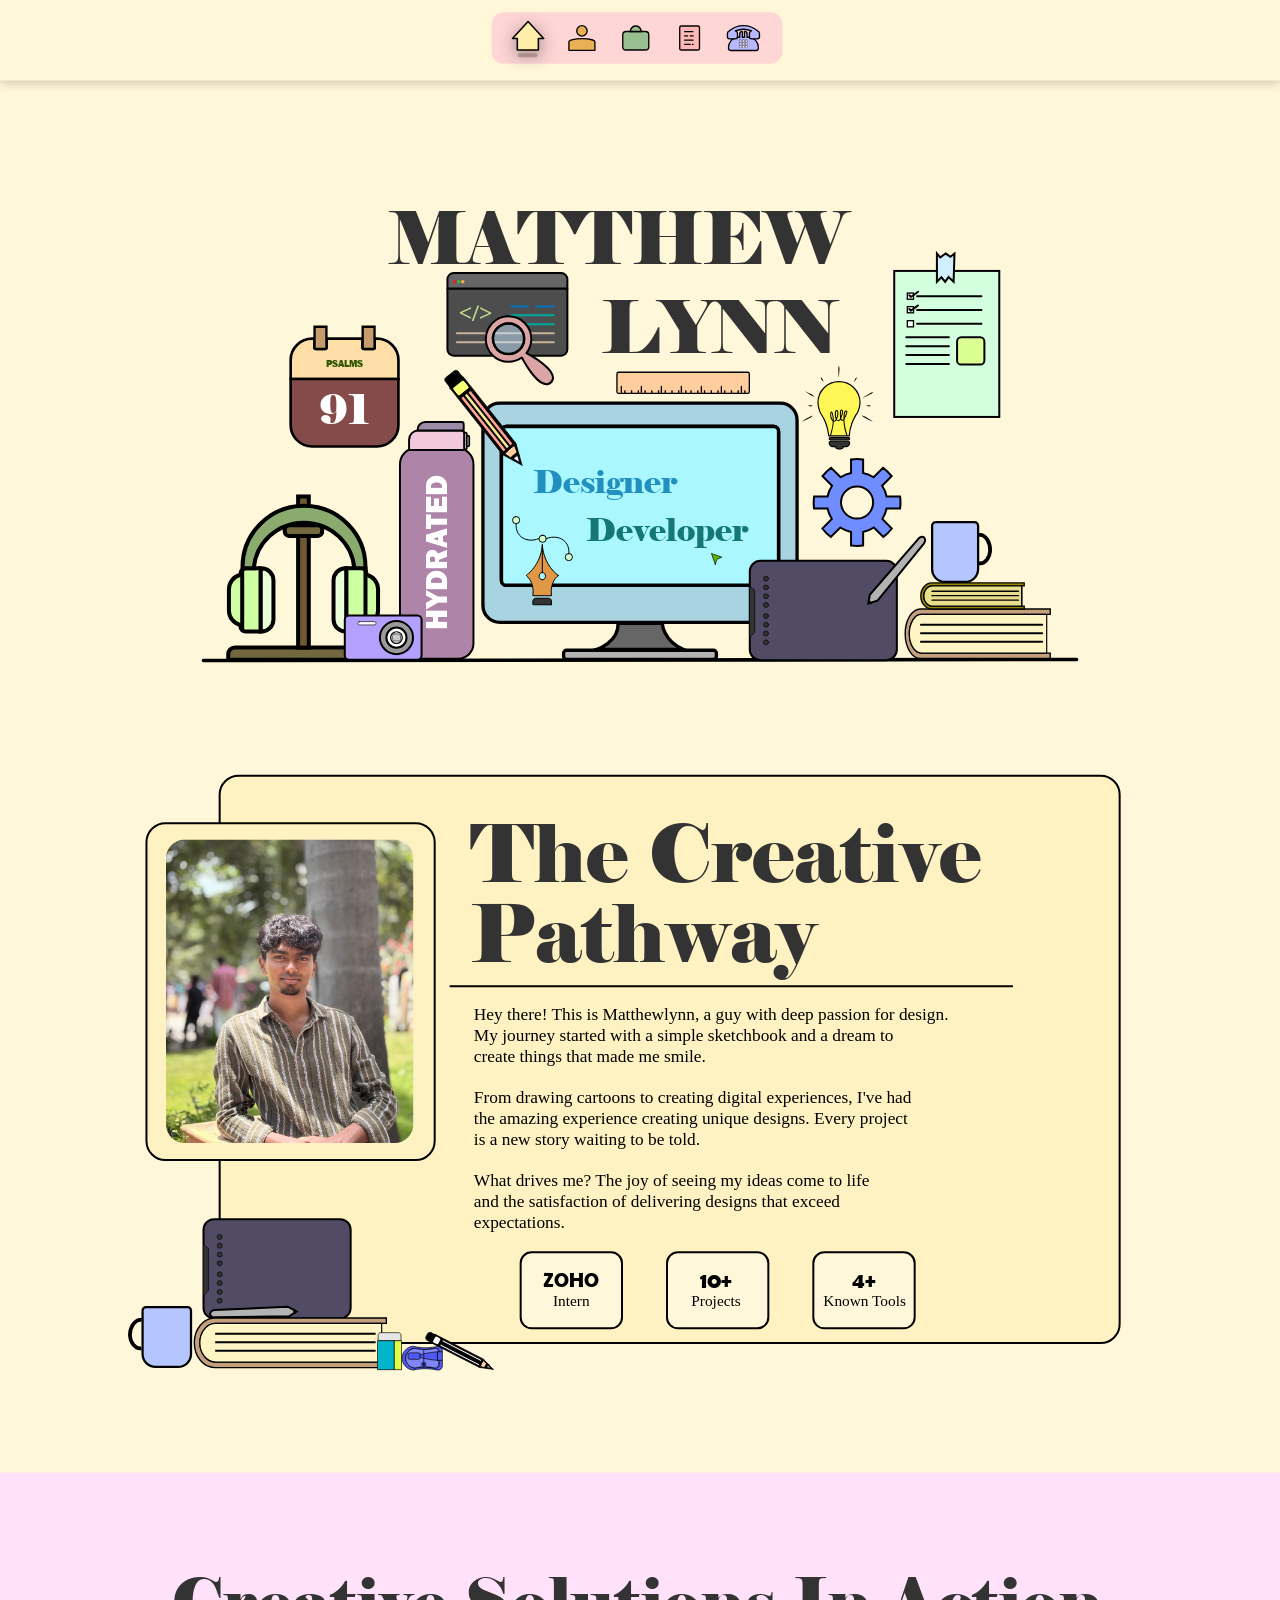
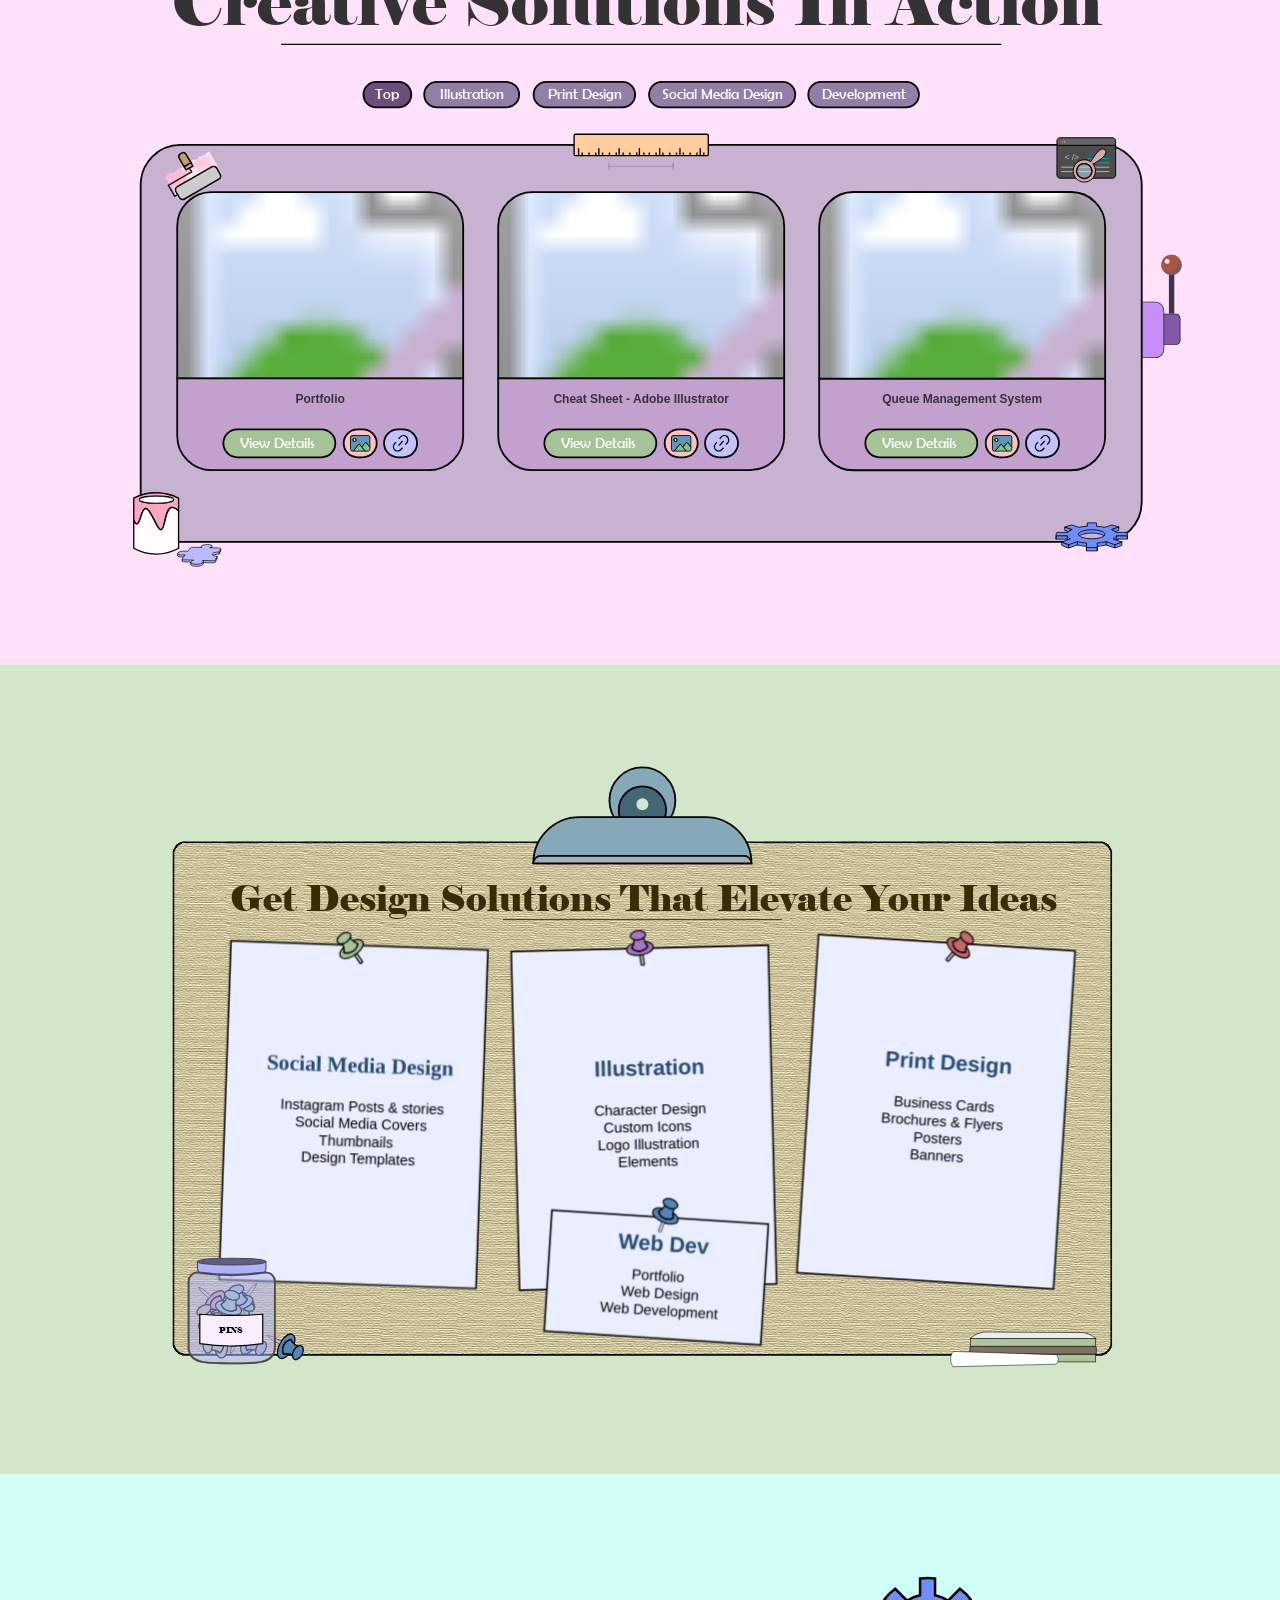
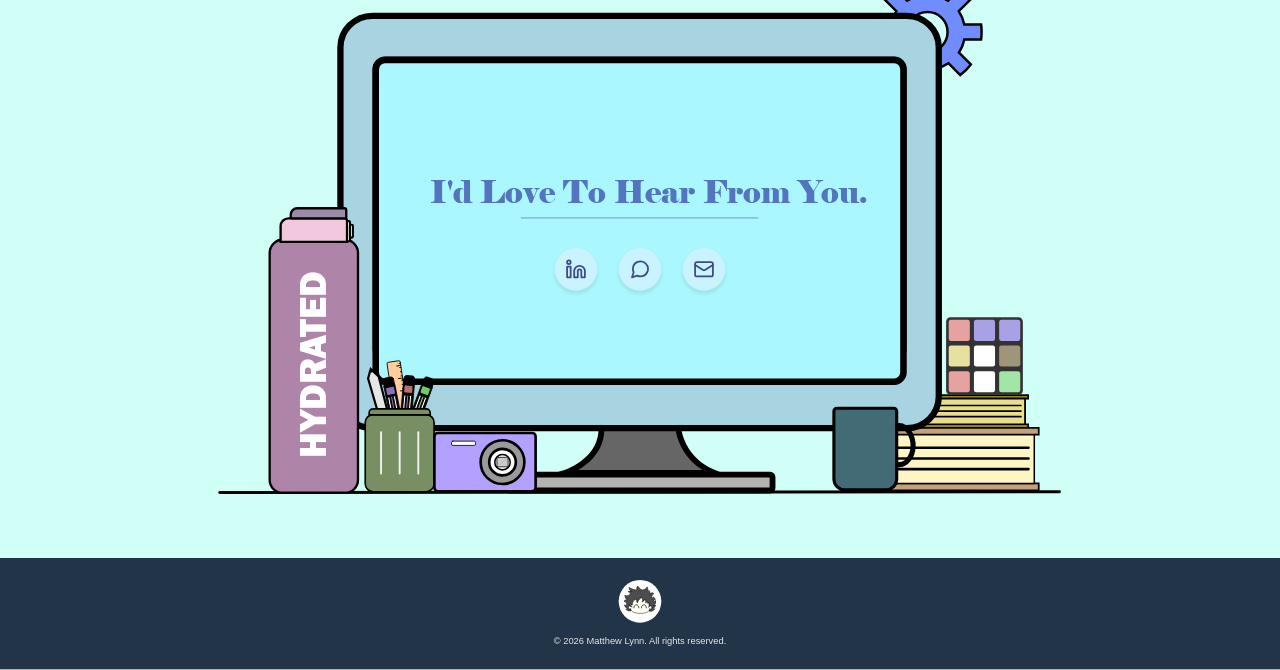
==== commit af84e074: "Update index.html" ====
--- a/index.html
+++ b/index.html
@@ -949,7 +949,7 @@
           <g transform="translate(40, 0)">
             <g id="Projects">
               <!-- Static background -->
-              <rect id="Background-2" x="127.81" y="2913.64" width="1668.38" height="661.86" rx="66.49" fill="#dbb6d1"
+              <rect id="Background-2" x="127.81" y="2913.64" width="1668.38" height="661.86" rx="66.49" fill="#C8B2D1"
                 stroke="#000" stroke-width="3" />
               <line id="Title_underline" data-name="Title underline" x1="1562" y1="2746.22" x2="362" y2="2746.22"
                 fill="#fff2c2" stroke="#000" stroke-miterlimit="10" stroke-width="2.25" />
@@ -2899,4 +2899,4 @@
 
 </body>
 
-</html>+</html>
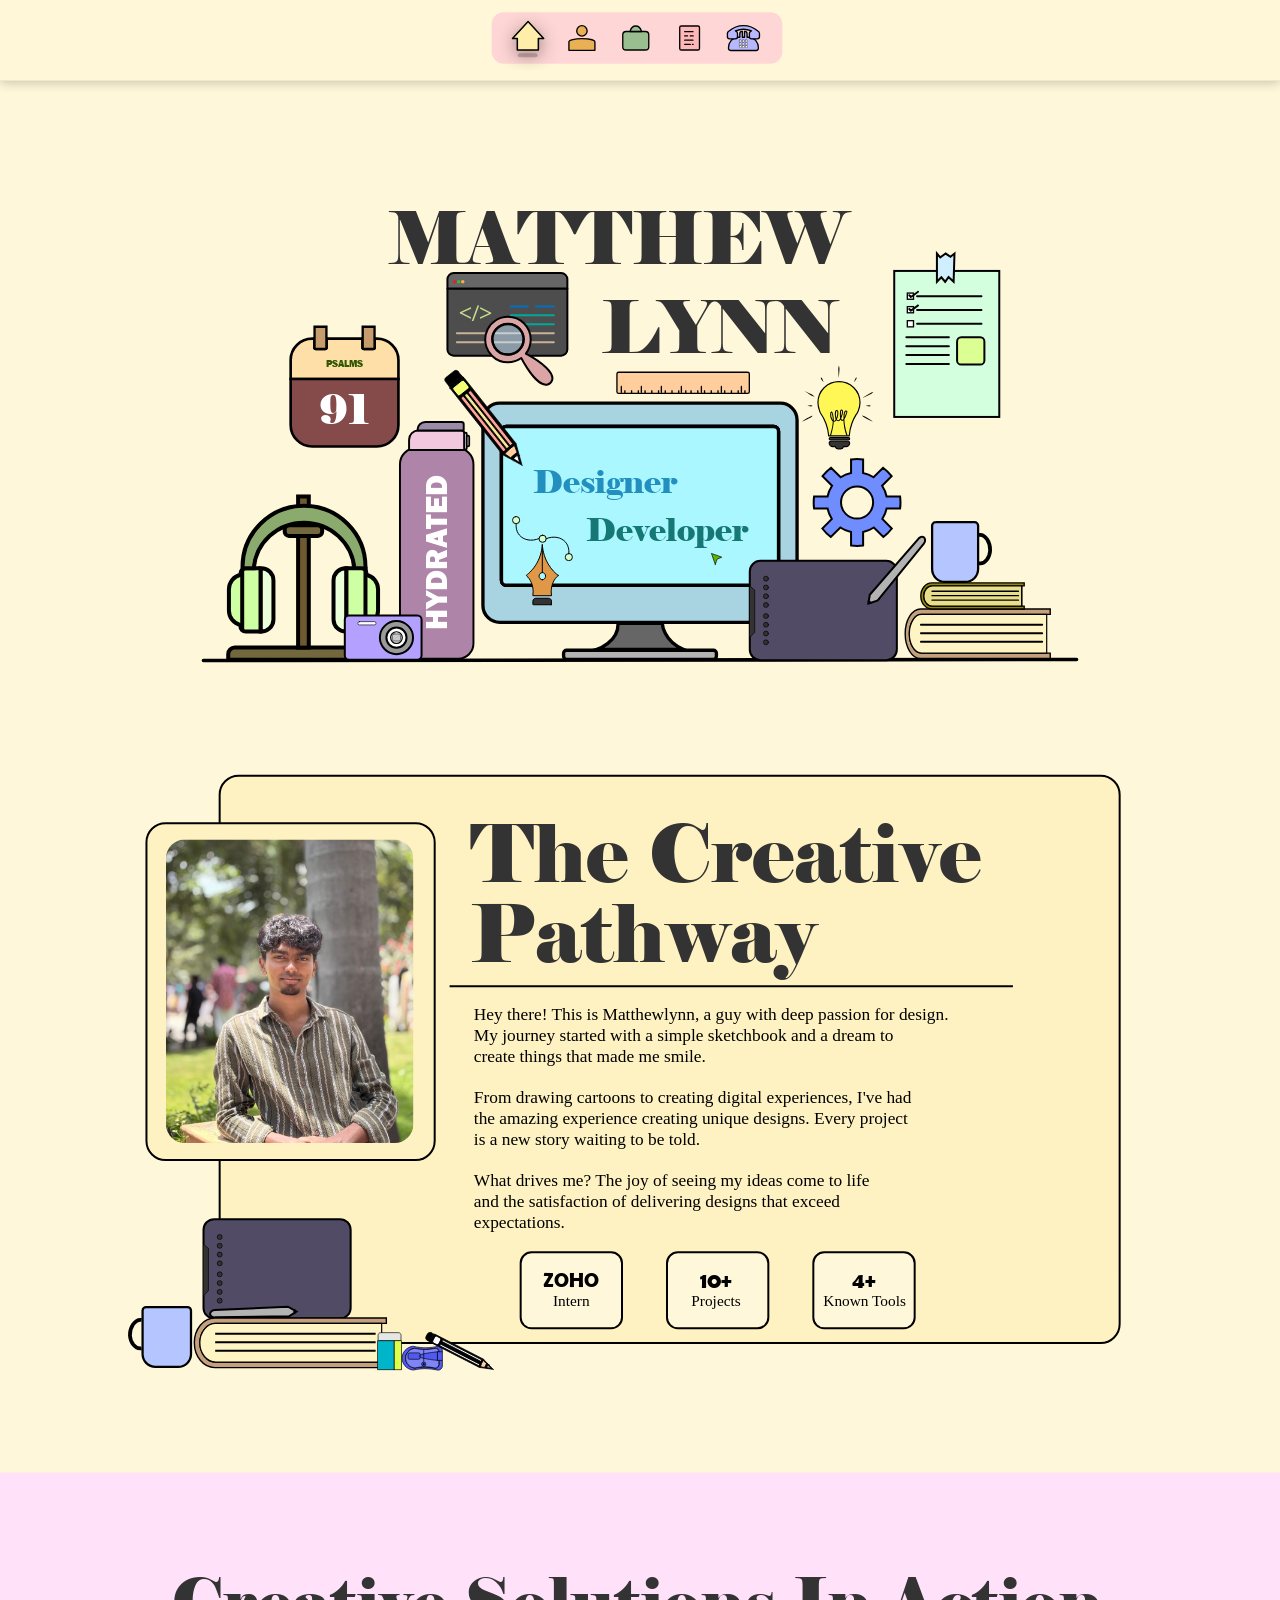
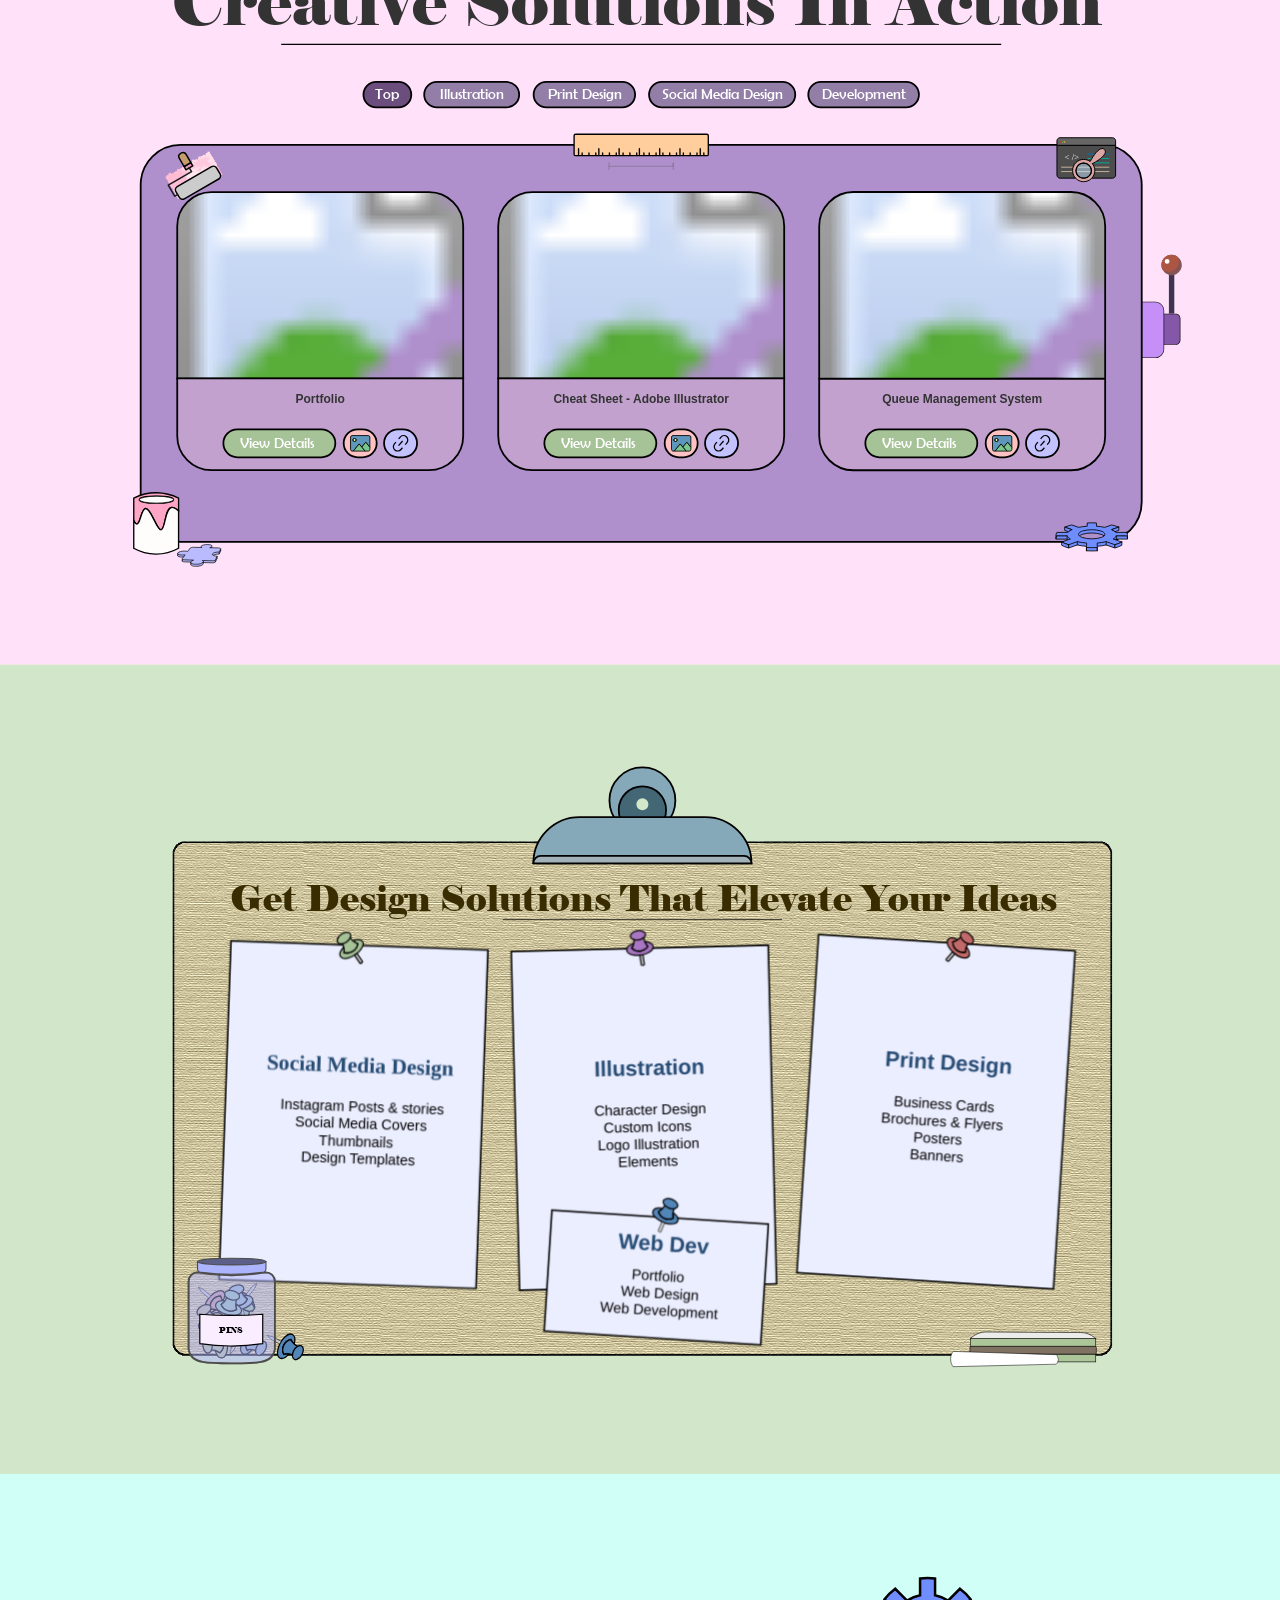
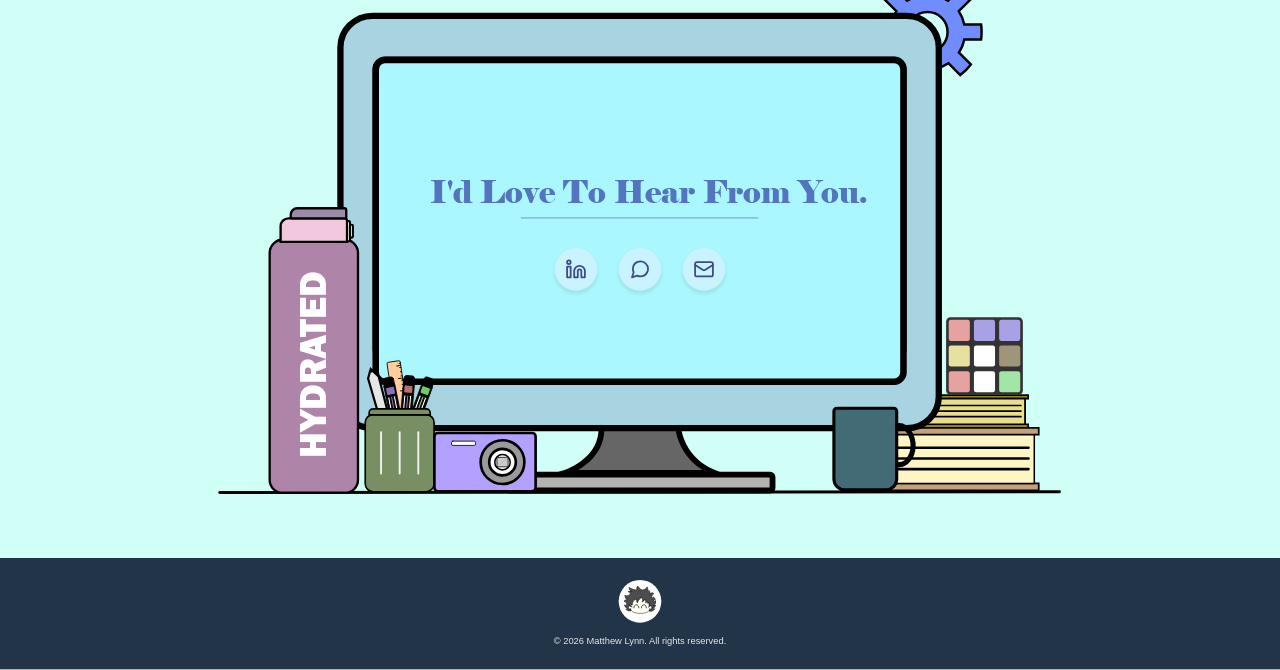
==== commit 0c45caf2: "Update index.html" ====
--- a/index.html
+++ b/index.html
@@ -949,7 +949,7 @@
           <g transform="translate(40, 0)">
             <g id="Projects">
               <!-- Static background -->
-              <rect id="Background-2" x="127.81" y="2913.64" width="1668.38" height="661.86" rx="66.49" fill="#C8B2D1"
+              <rect id="Background-2" x="127.81" y="2913.64" width="1668.38" height="661.86" rx="66.49" fill="#AF8FCC"
                 stroke="#000" stroke-width="3" />
               <line id="Title_underline" data-name="Title underline" x1="1562" y1="2746.22" x2="362" y2="2746.22"
                 fill="#fff2c2" stroke="#000" stroke-miterlimit="10" stroke-width="2.25" />
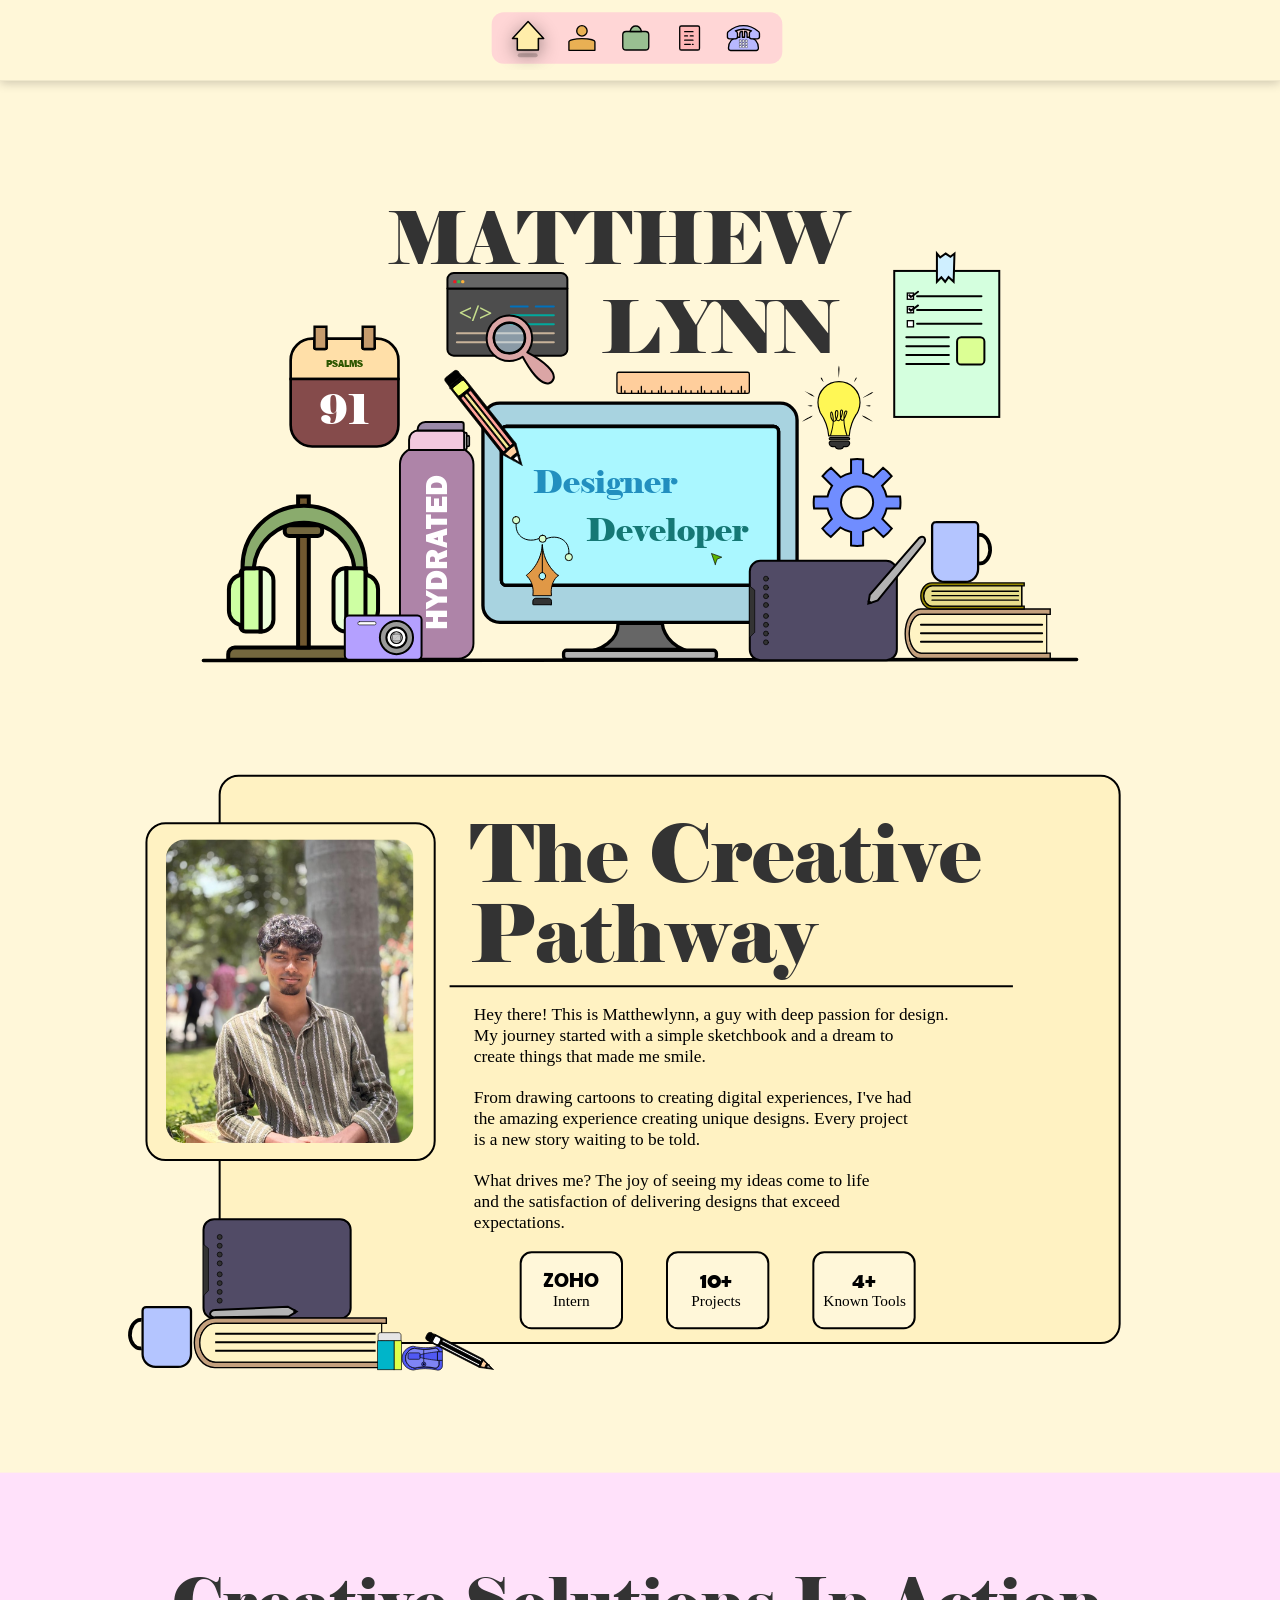
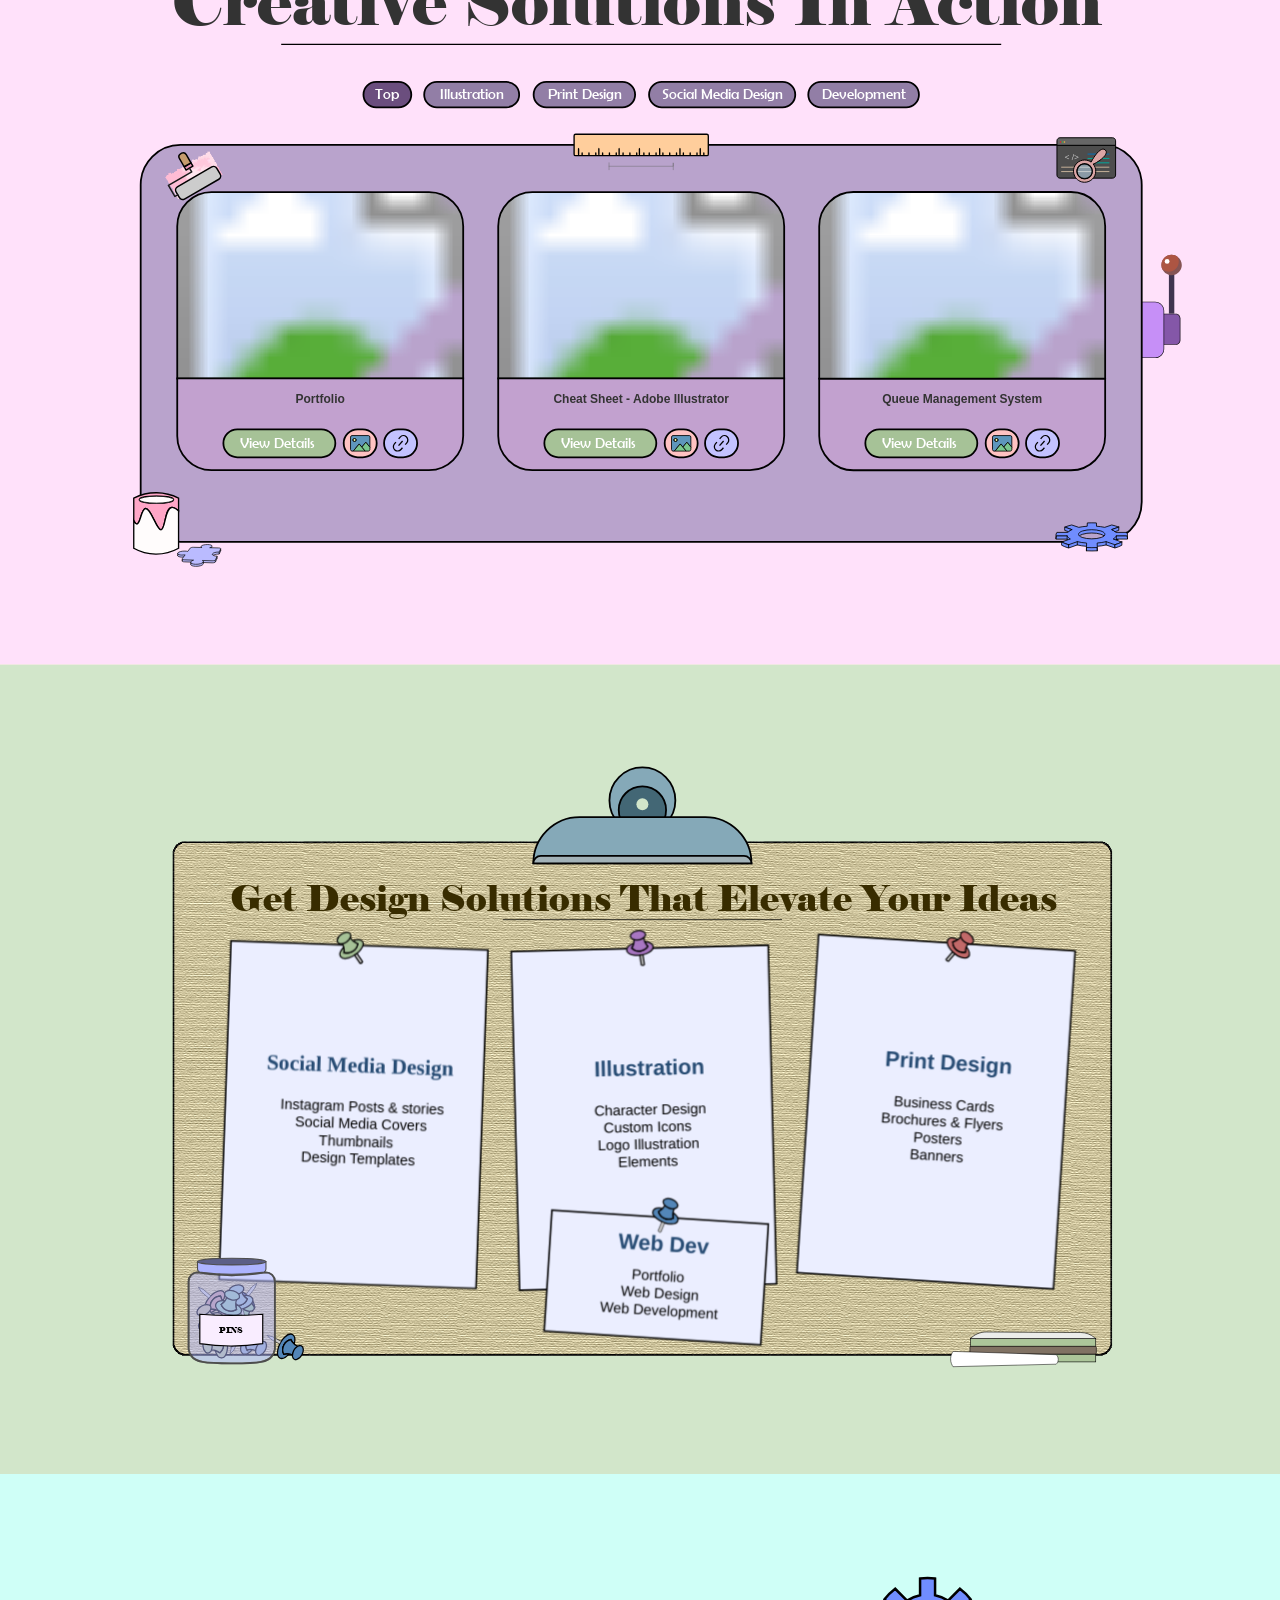
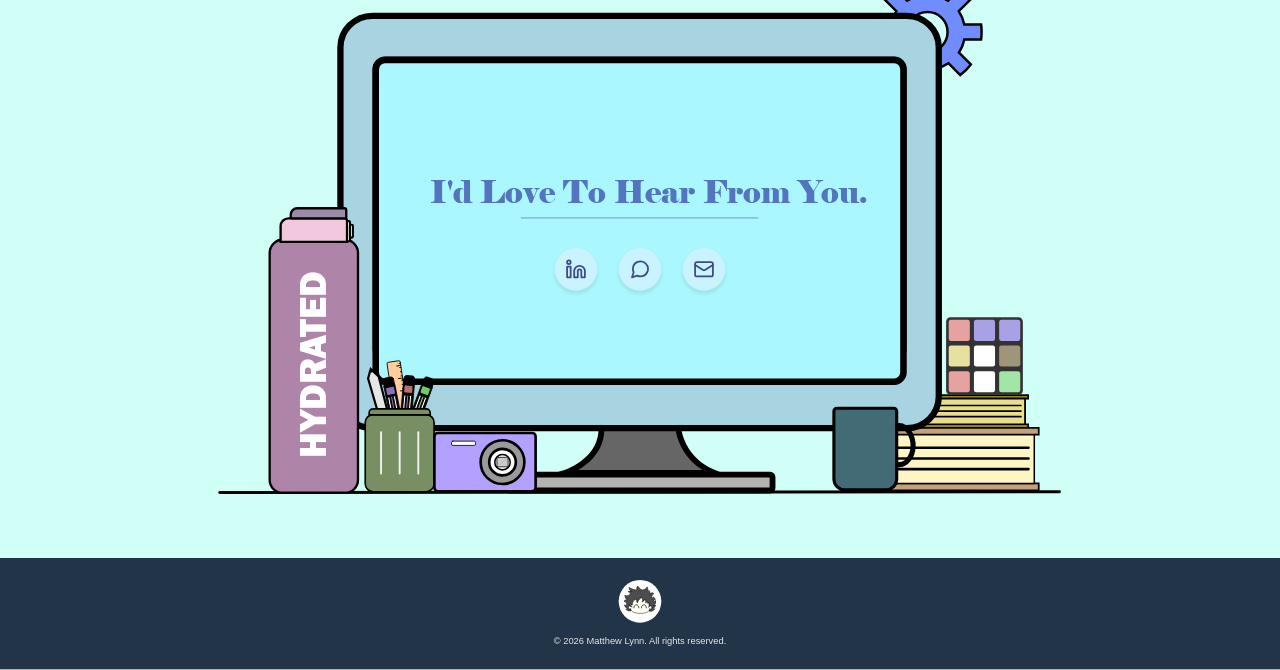
==== commit 3cb493d7: "Update index.html" ====
--- a/index.html
+++ b/index.html
@@ -949,7 +949,7 @@
           <g transform="translate(40, 0)">
             <g id="Projects">
               <!-- Static background -->
-              <rect id="Background-2" x="127.81" y="2913.64" width="1668.38" height="661.86" rx="66.49" fill="#AF8FCC"
+              <rect id="Background-2" x="127.81" y="2913.64" width="1668.38" height="661.86" rx="66.49" fill="#B9A3CC"
                 stroke="#000" stroke-width="3" />
               <line id="Title_underline" data-name="Title underline" x1="1562" y1="2746.22" x2="362" y2="2746.22"
                 fill="#fff2c2" stroke="#000" stroke-miterlimit="10" stroke-width="2.25" />
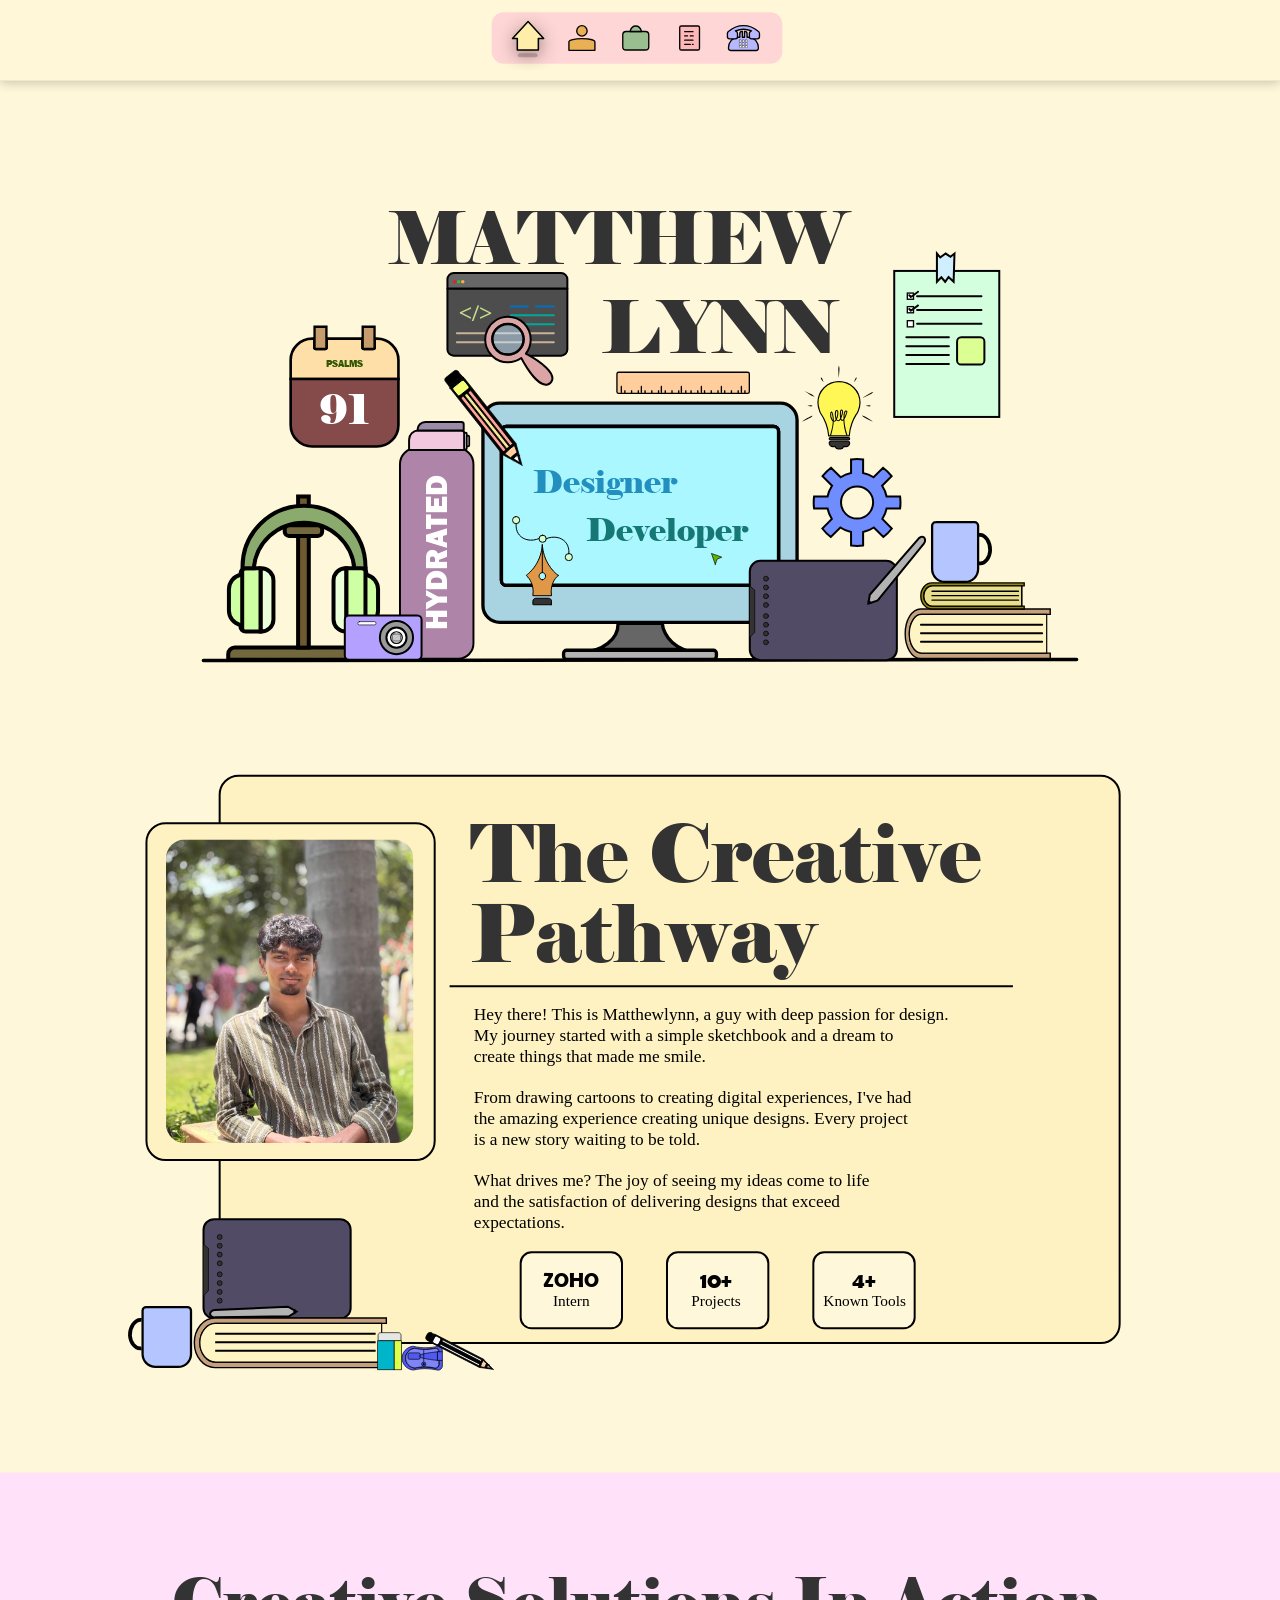
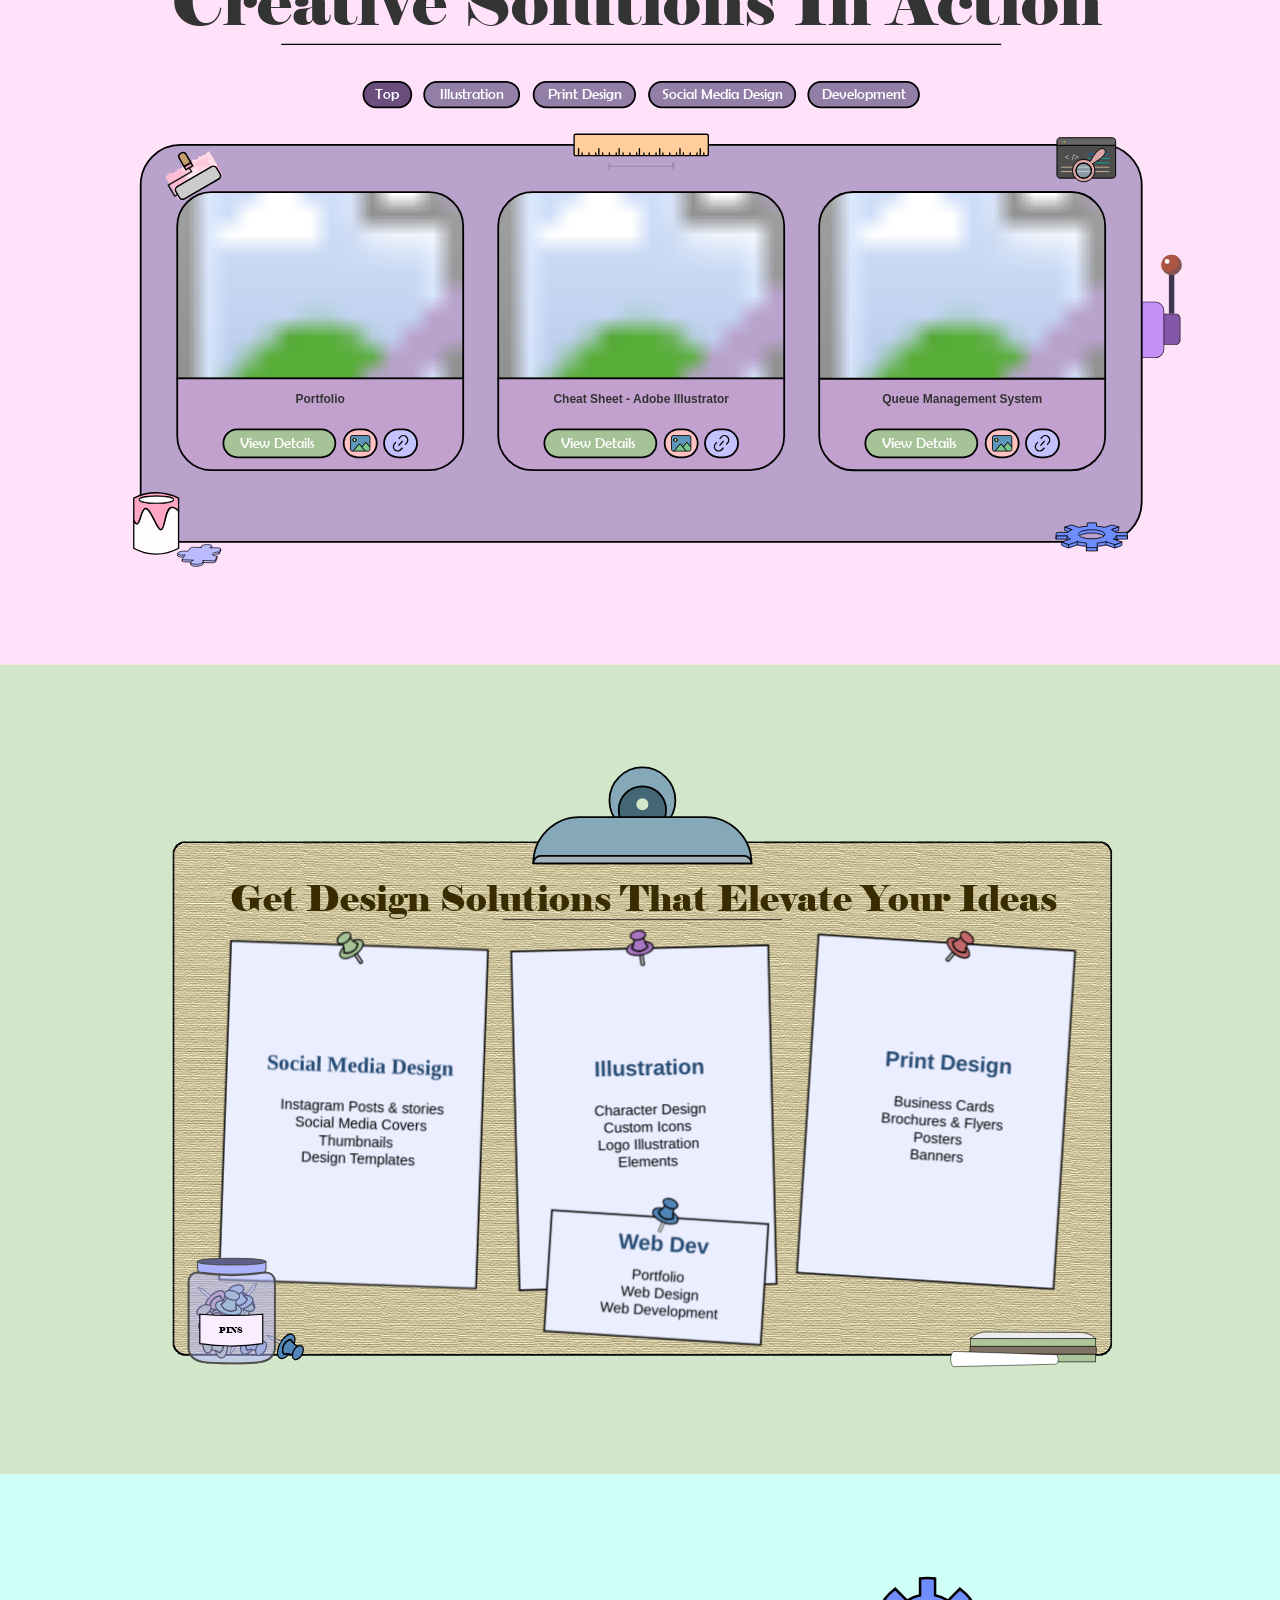
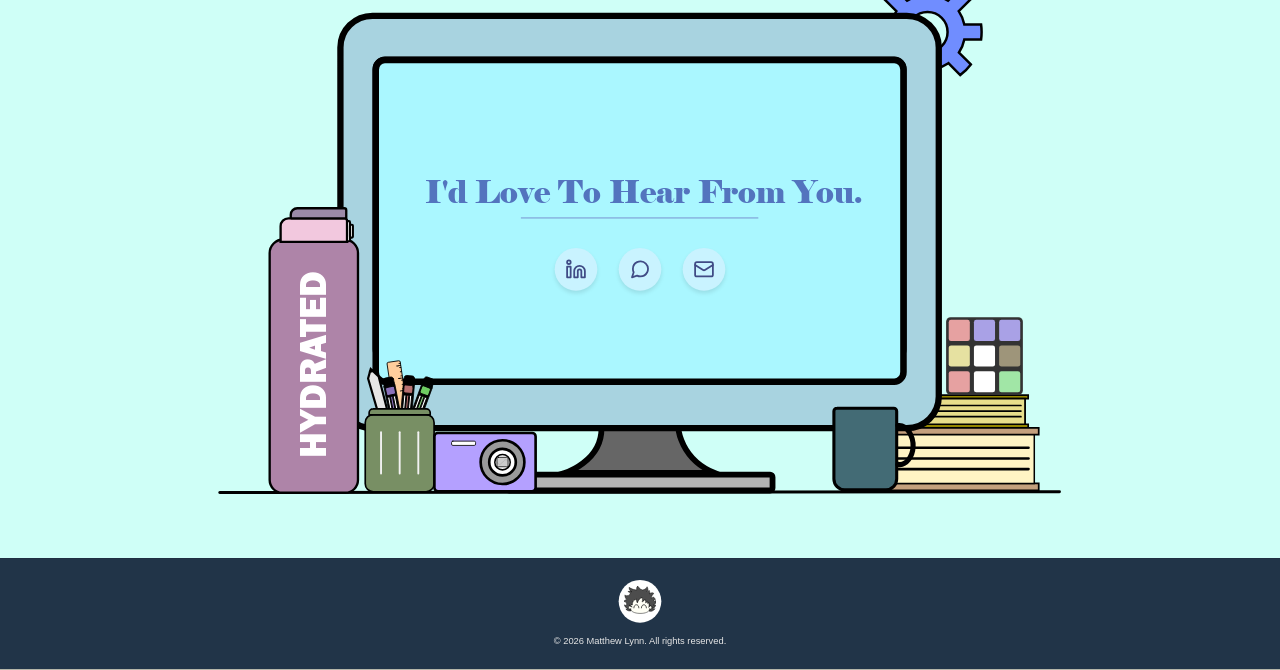
==== commit d93bfc30: "Update index.html" ====
--- a/index.html
+++ b/index.html
@@ -2764,7 +2764,7 @@
               fill="none" stroke="#999" stroke-width="2.5" stroke-linecap="round" stroke-dasharray="80"
               stroke-dashoffset="80" />
           </g>
-          <text transform="translate(2143.87 5492.38)" fill="#5374be" font-family="Elephant-Regular, Elephant"
+          <text transform="translate(2133.87 5492.38)" fill="#5374be" font-family="Elephant-Regular, Elephant"
             font-size="55">
             <tspan x="0" y="0">I'd Love To Hear From You.</tspan>
           </text>
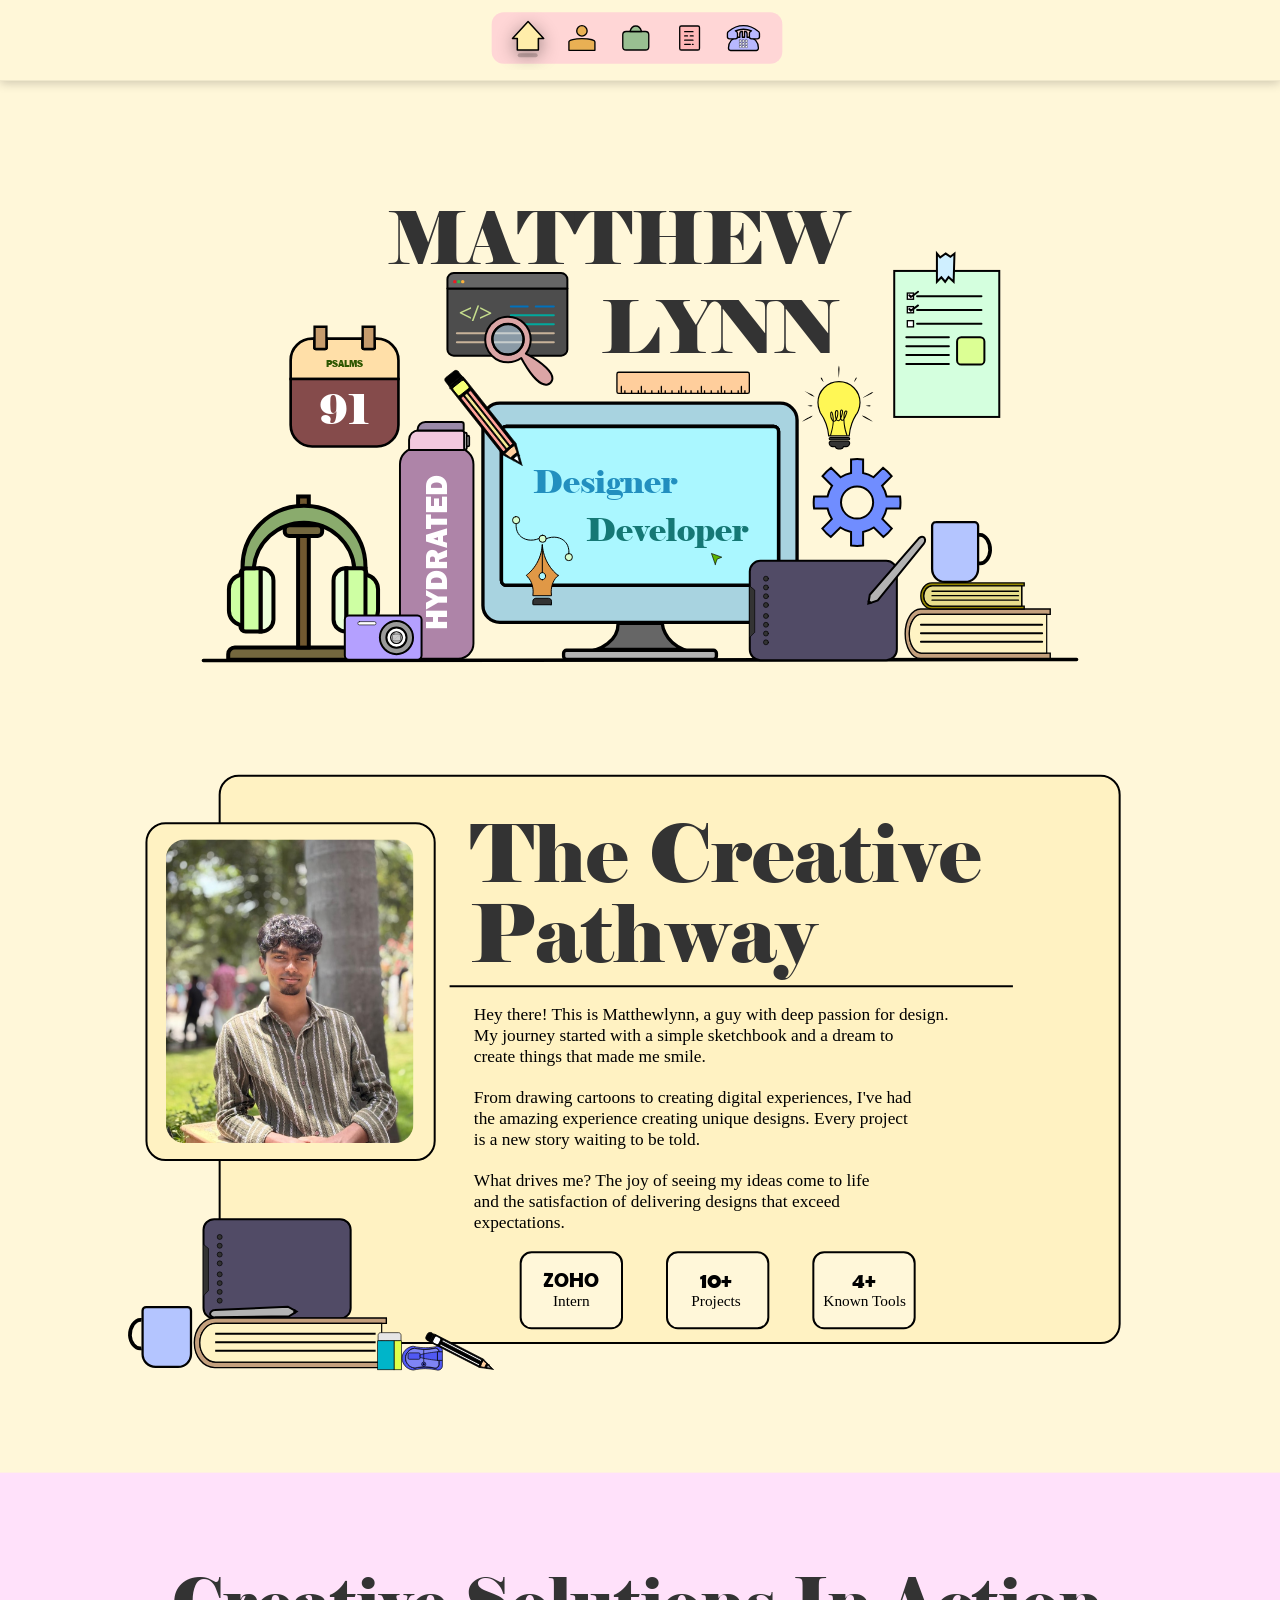
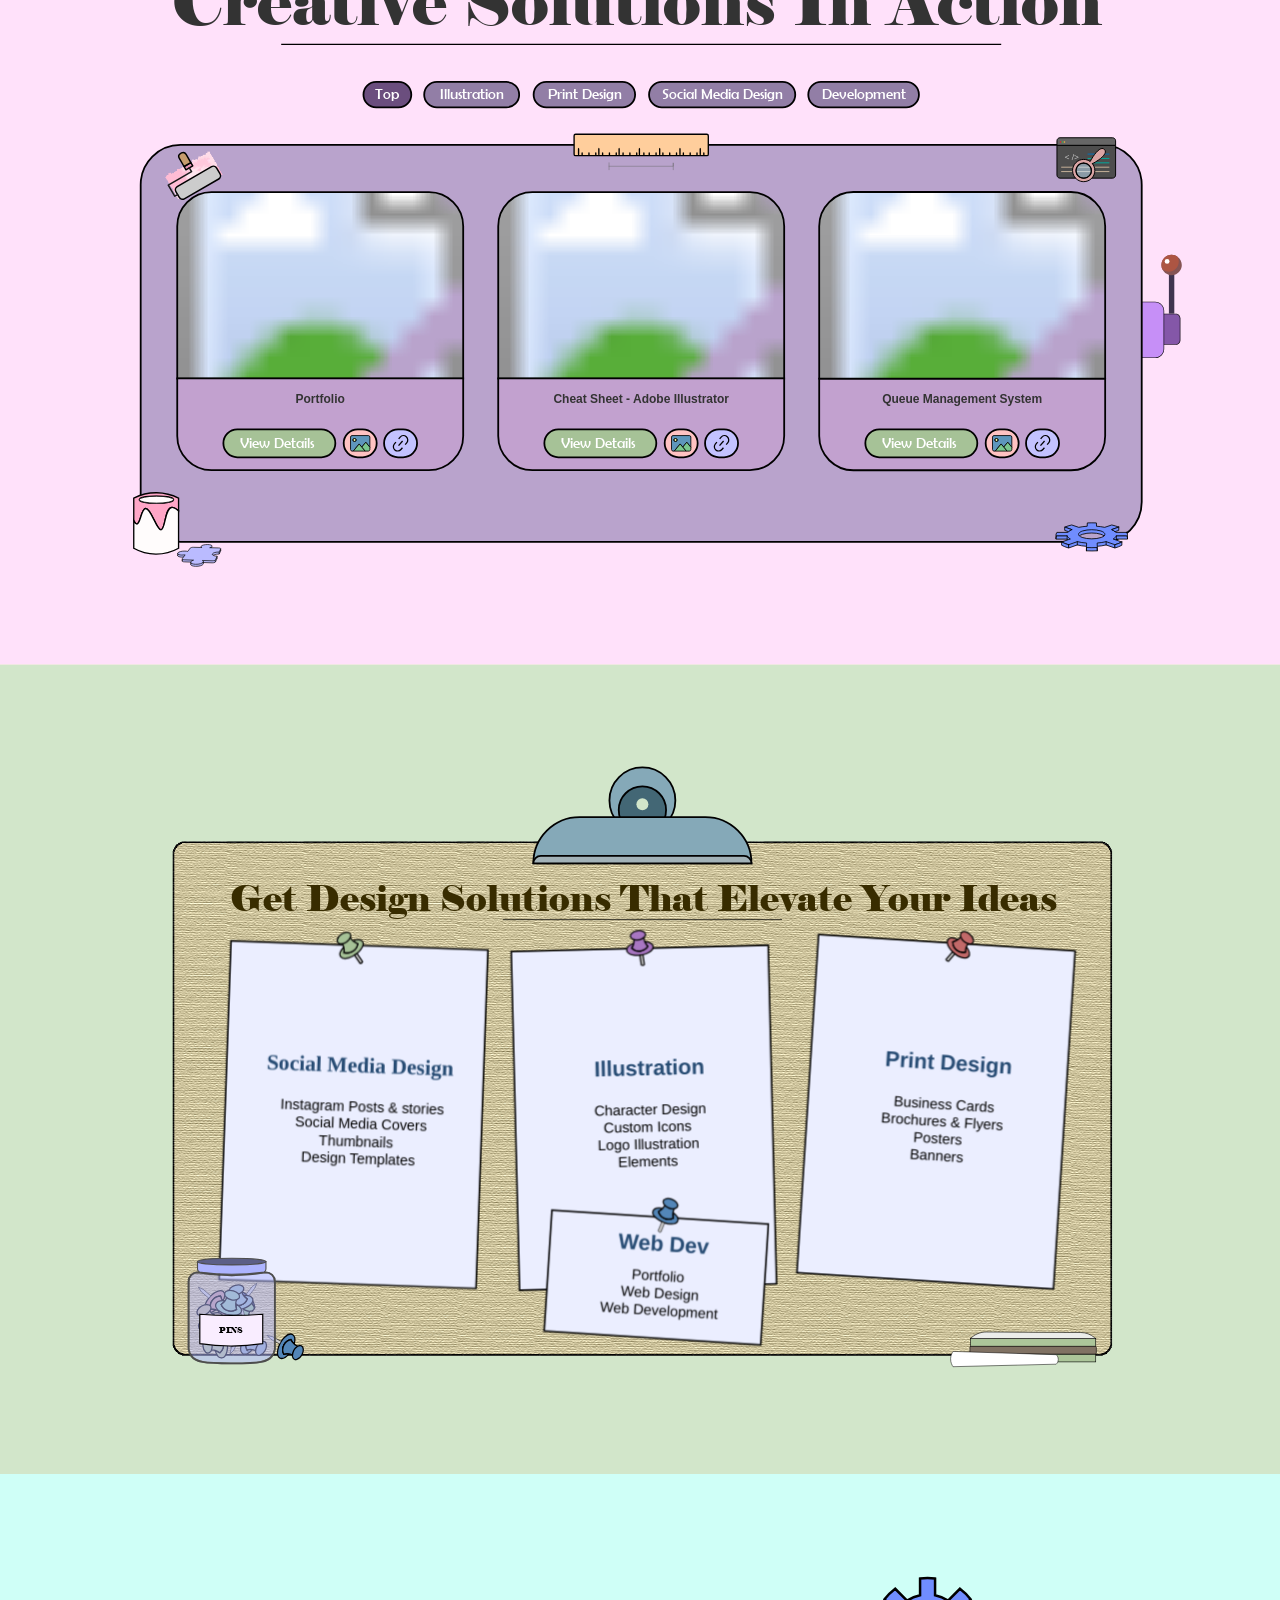
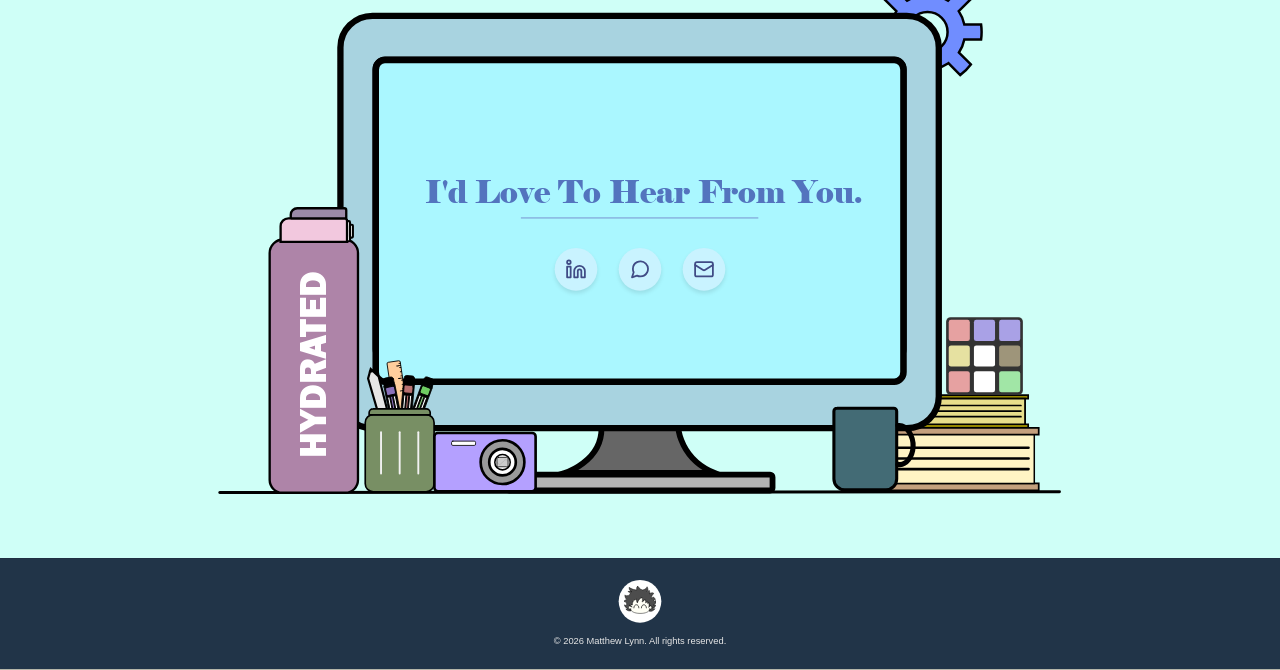
==== commit 6fbdff31: "Update index.html" ====
--- a/index.html
+++ b/index.html
@@ -2808,7 +2808,7 @@
 
           <!-- Email -->
           <li class="icon-content">
-            <a data-social="email" aria-label="Email" href="mailto:matthewlynn0105@gmail.com">
+            <a data-social="email" aria-label="Email" href="mailto:designwithmatthewlynn@gmail.com">
               <div class="filled"></div>
               <svg xmlns="http://www.w3.org/2000/svg" width="24" height="24" viewBox="0 0 24 24" fill="none"
                 stroke="currentColor" stroke-width="2" stroke-linecap="round" stroke-linejoin="round"
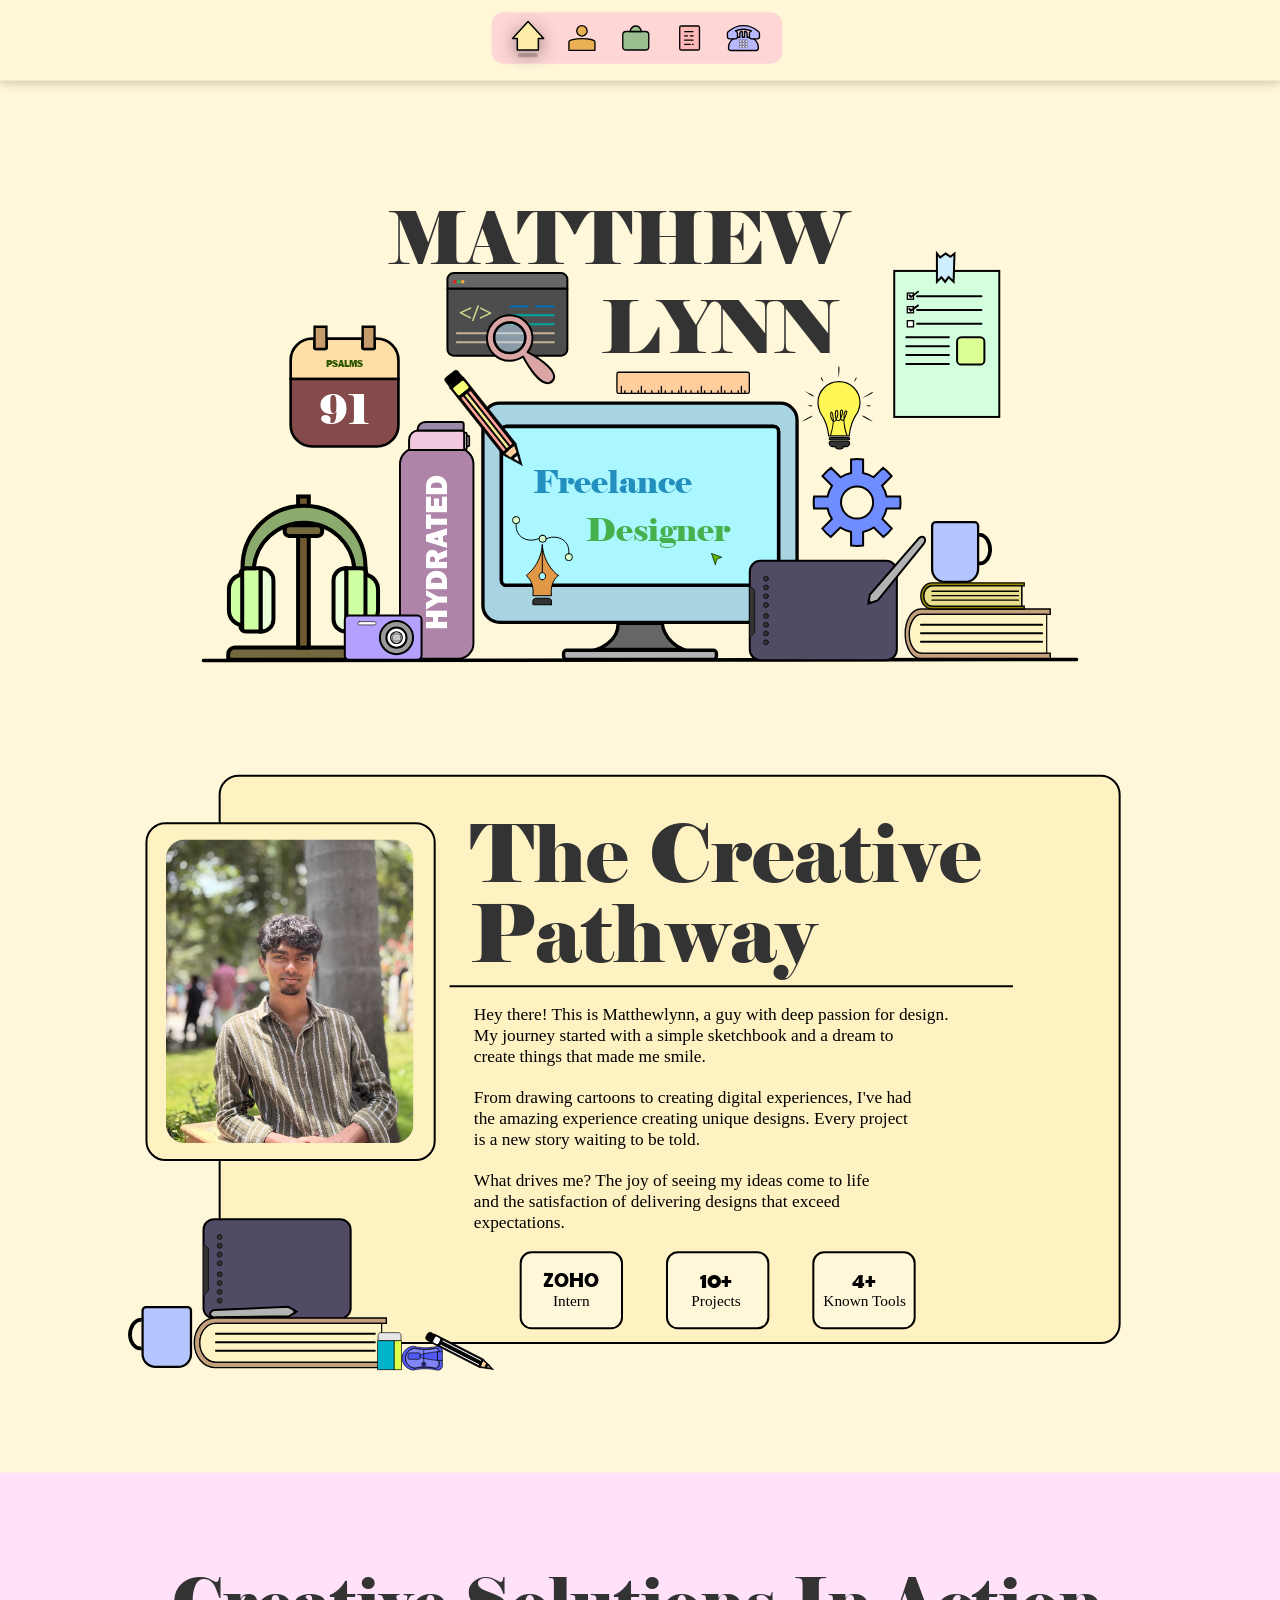
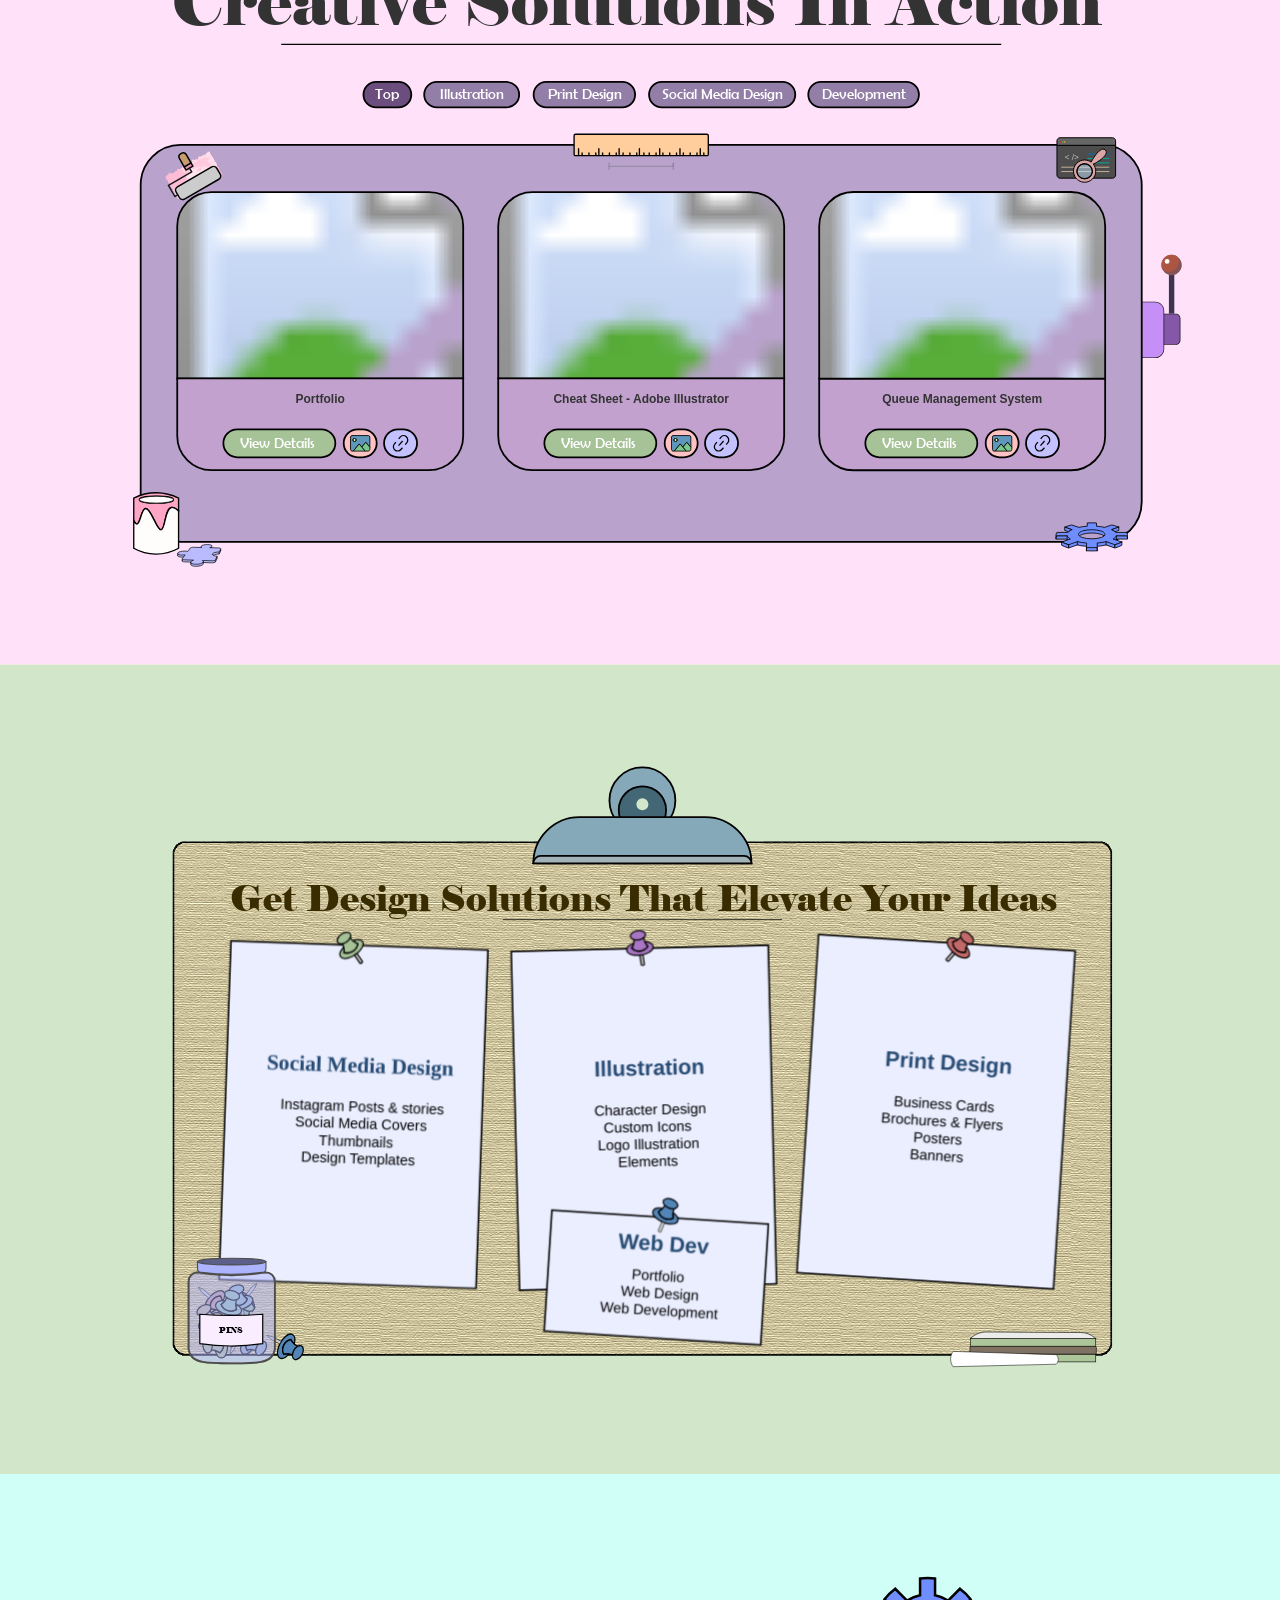
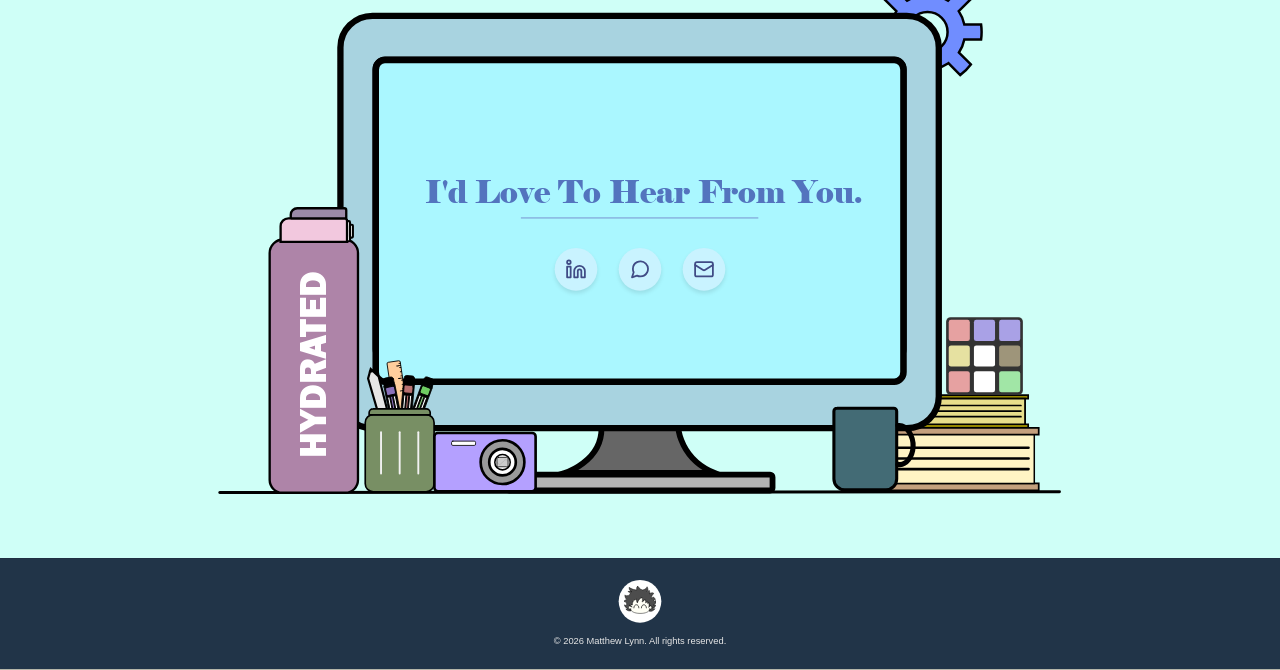
==== commit cdf8438b: "Update index.html" ====
--- a/index.html
+++ b/index.html
@@ -137,11 +137,11 @@
         <g id="Roles">
           <text transform="translate(800 779.99)" fill="#228fbf" font-family="Elephant-Regular, Elephant"
             font-size="48">
+            <tspan x="0" y="0">Freelance</tspan>
+          </text>
+          <text transform="translate(880 851.99)" fill="#46B04D" font-family="Elephant-Regular, Elephant"
+            font-size="48">
             <tspan x="0" y="0">Designer</tspan>
-          </text>
-          <text transform="translate(880 851.99)" fill="#157875" font-family="Elephant-Regular, Elephant"
-            font-size="48">
-            <tspan x="0" y="0">Developer</tspan>
           </text>
         </g>
         <!-- Bottle -->
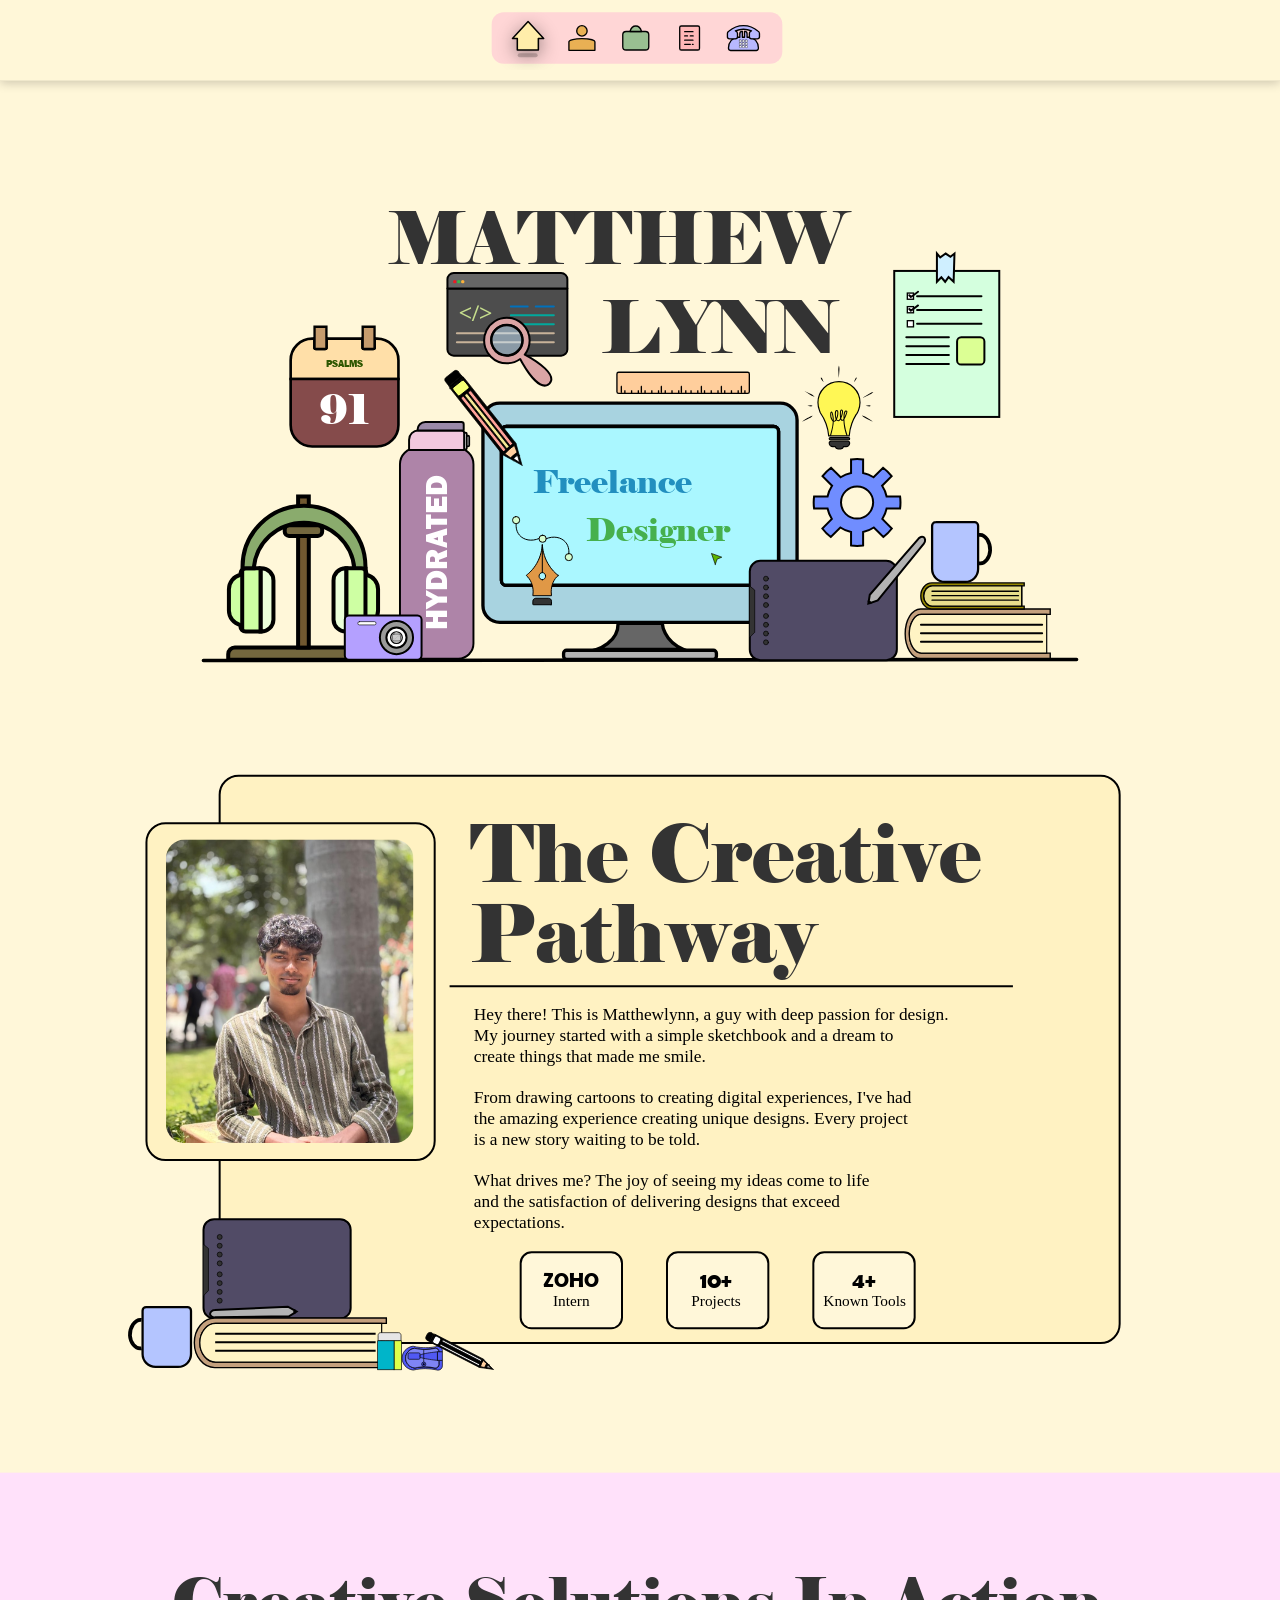
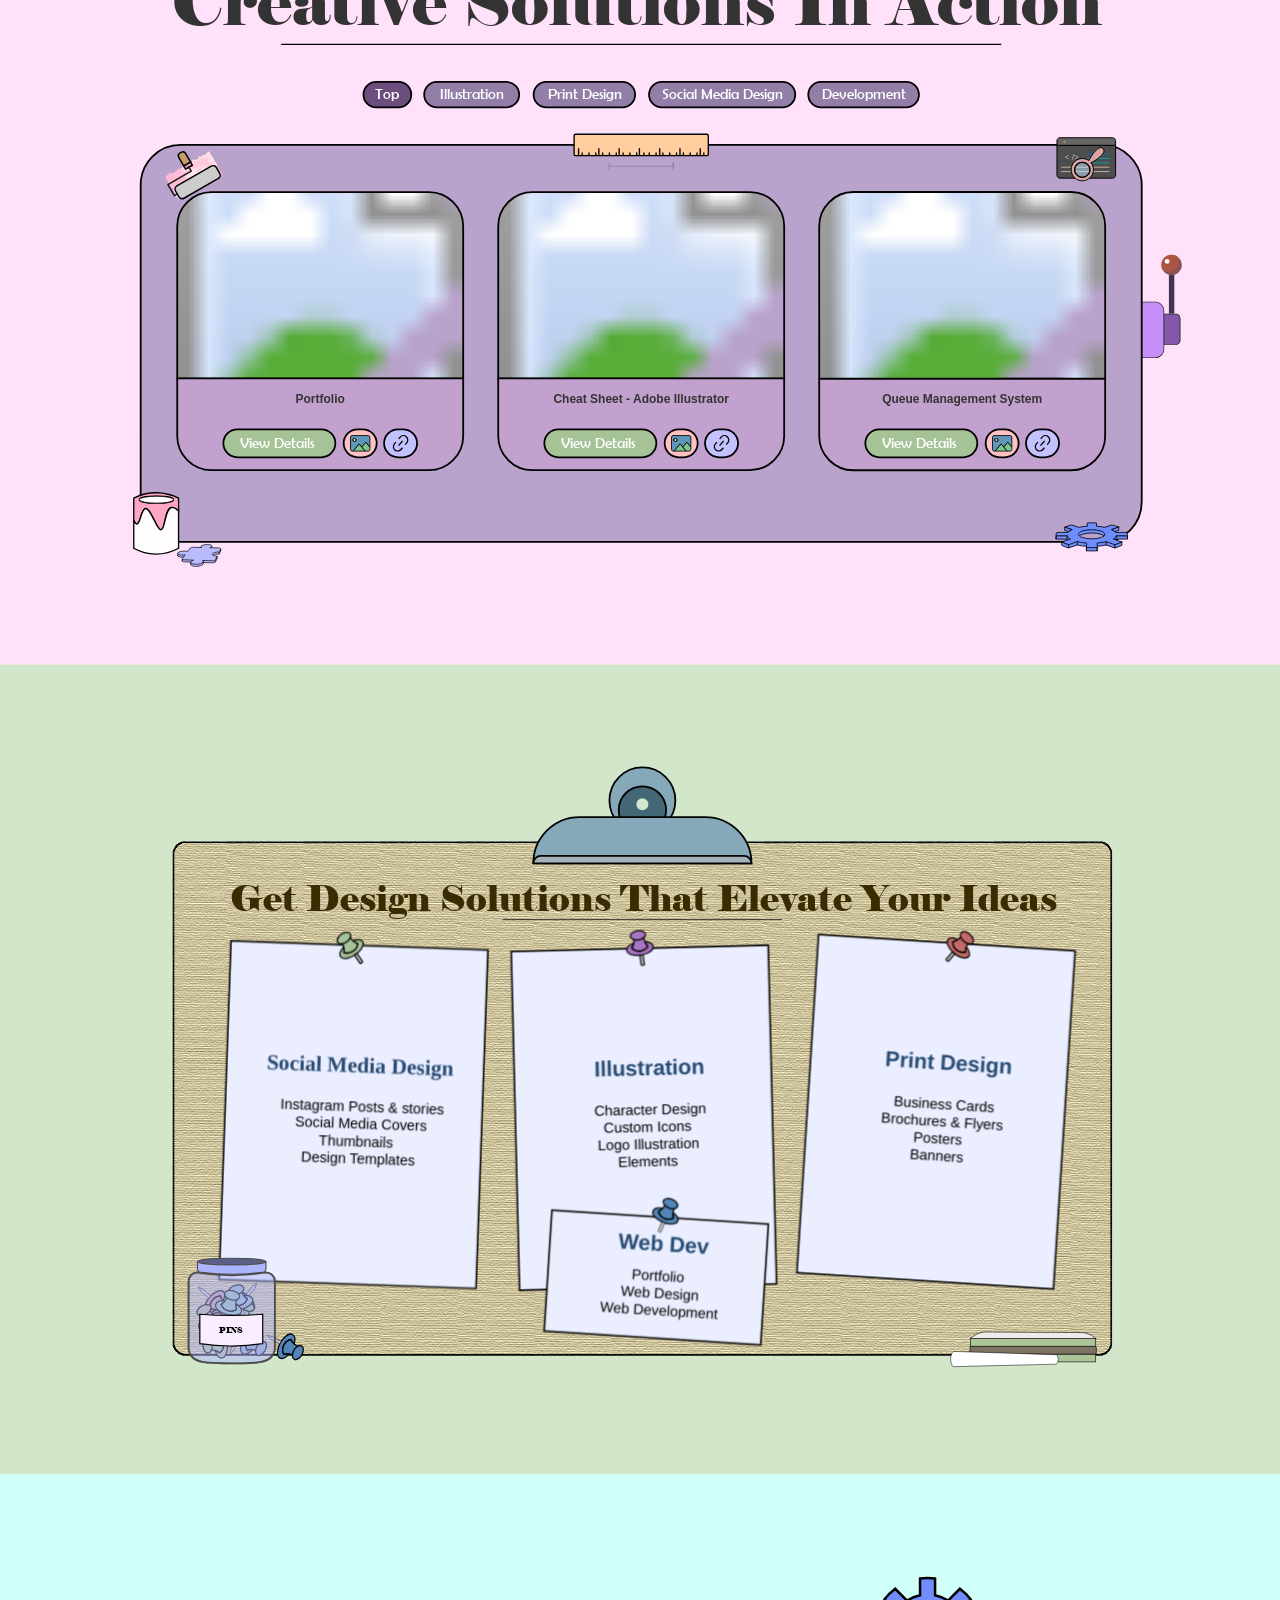
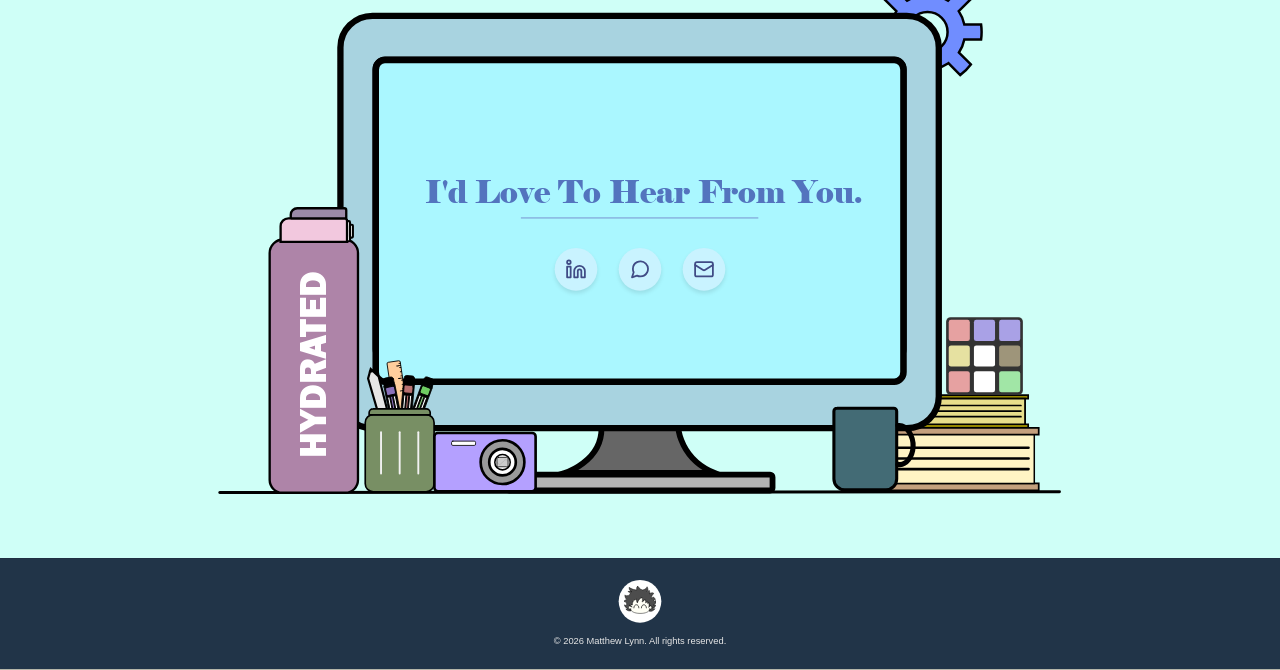
==== commit b29c5643: "Update index.html" ====
--- a/index.html
+++ b/index.html
@@ -5,6 +5,10 @@
   <meta charset="UTF-8" />
   <meta name="viewport" content="width=device-width, initial-scale=1.0, minimum-scale=1.0" />
   <title>Matthew Lynn — Portfolio</title>
+  <link rel="apple-touch-icon" sizes="180x180" href="/apple-touch-icon.png">
+  <link rel="icon" type="image/png" sizes="32x32" href="/favicon-32x32.png">
+  <link rel="icon" type="image/png" sizes="16x16" href="/favicon-16x16.png">
+  <link rel="manifest" href="/site.webmanifest">
   <link rel="stylesheet" href="Portfolio.css" />
   <script src="https://unpkg.com/lucide@latest"></script>
 </head>
